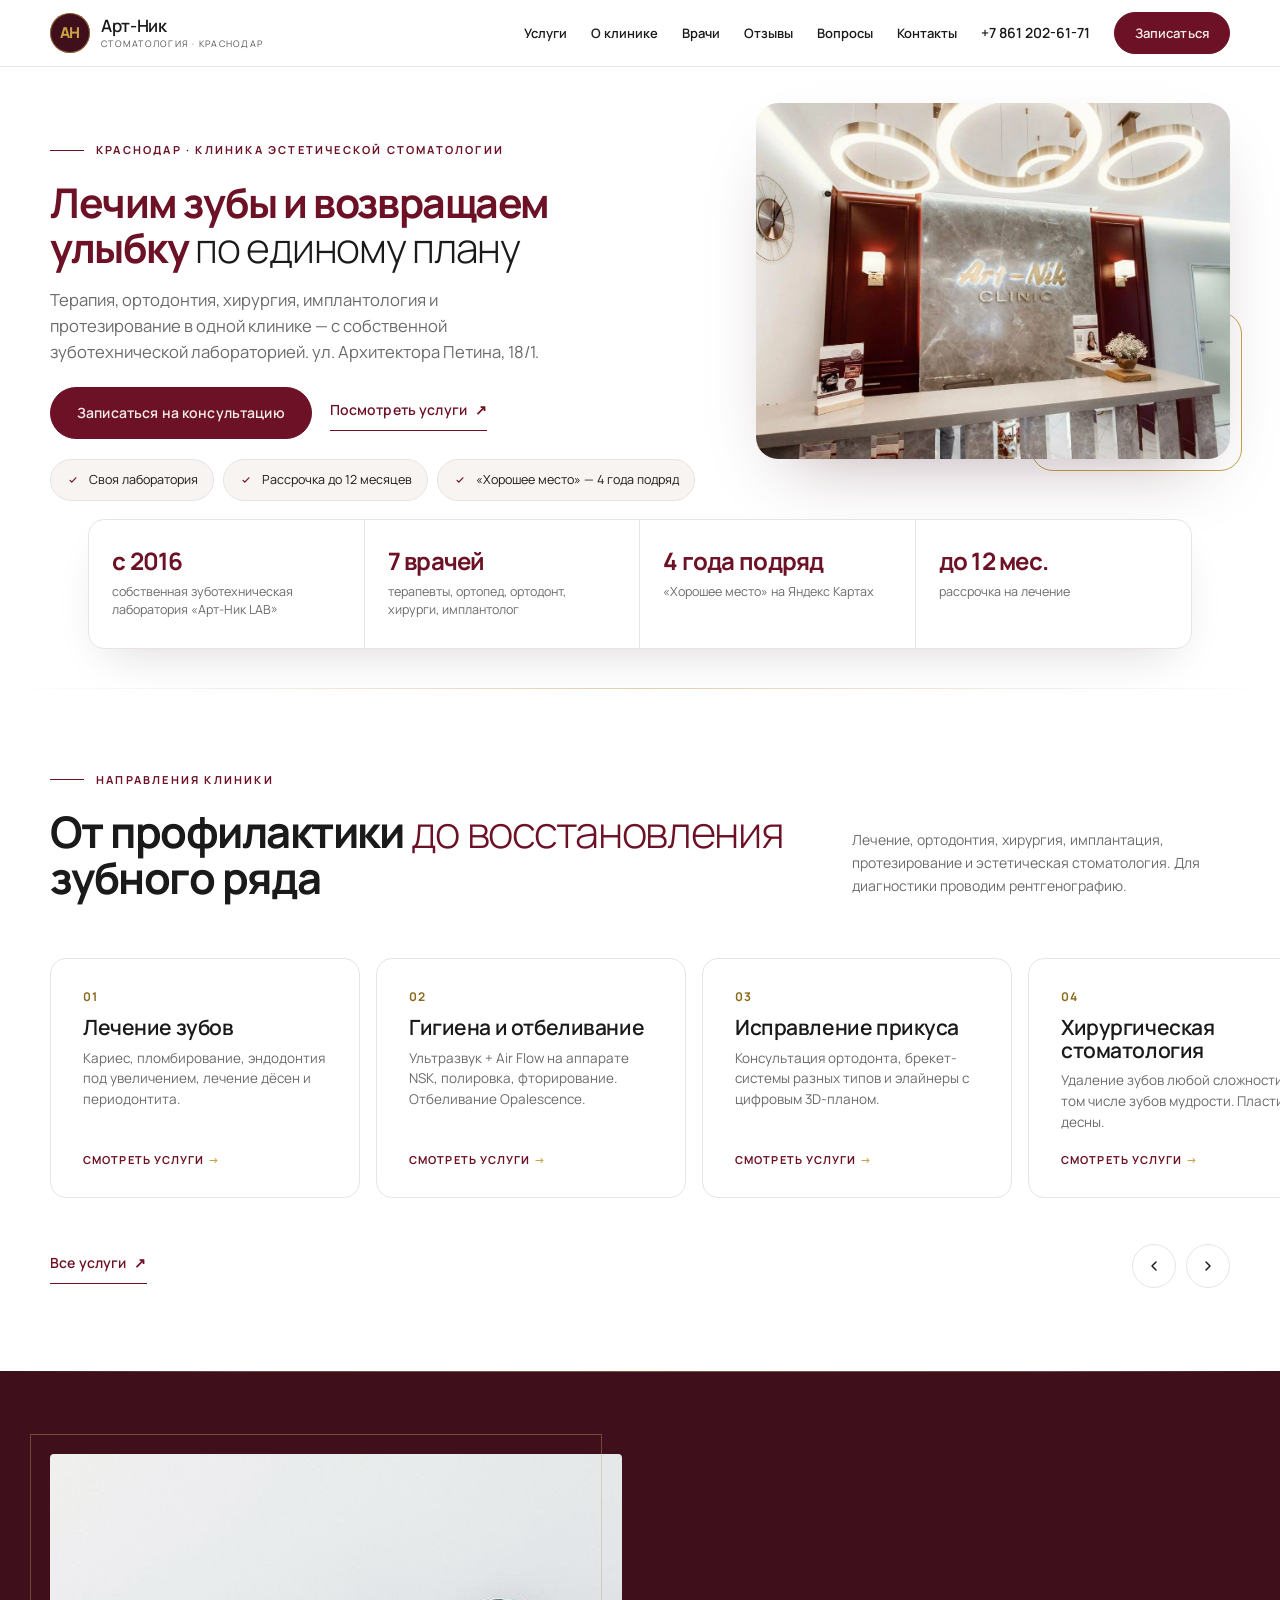
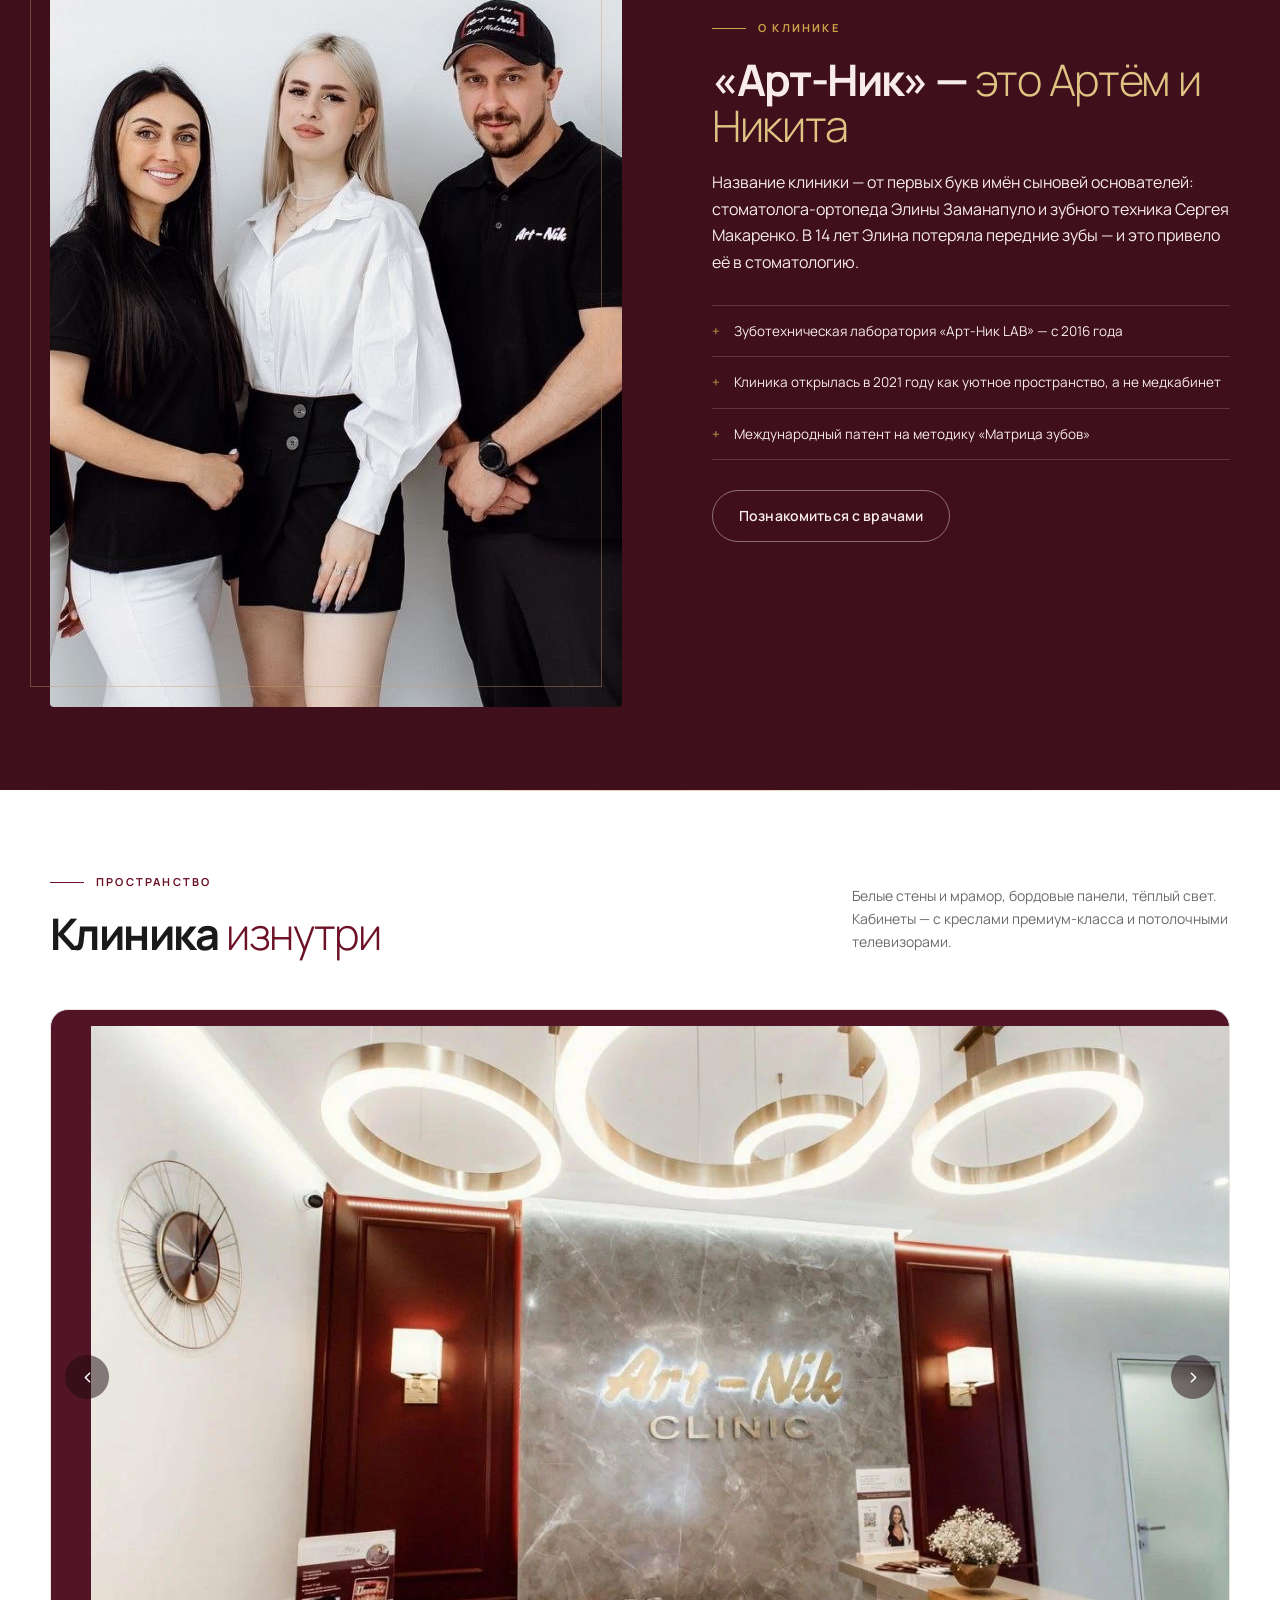
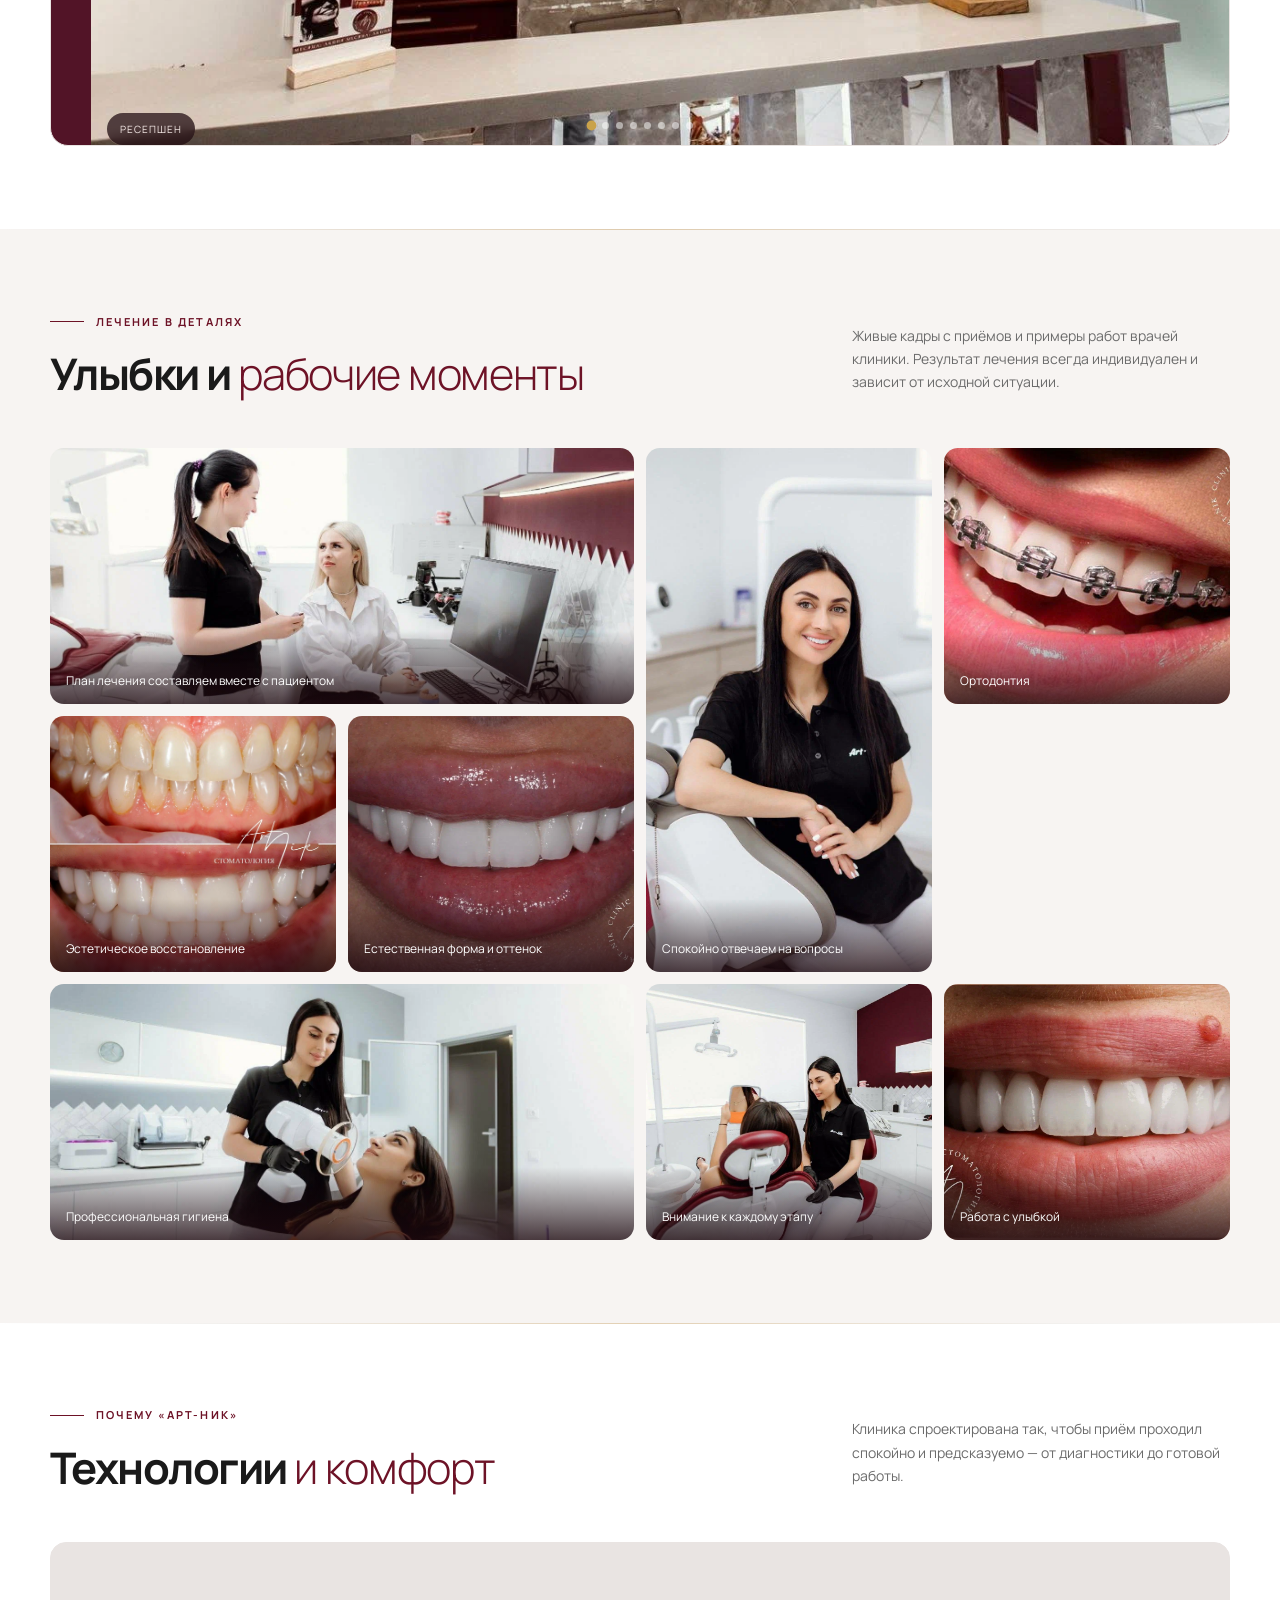
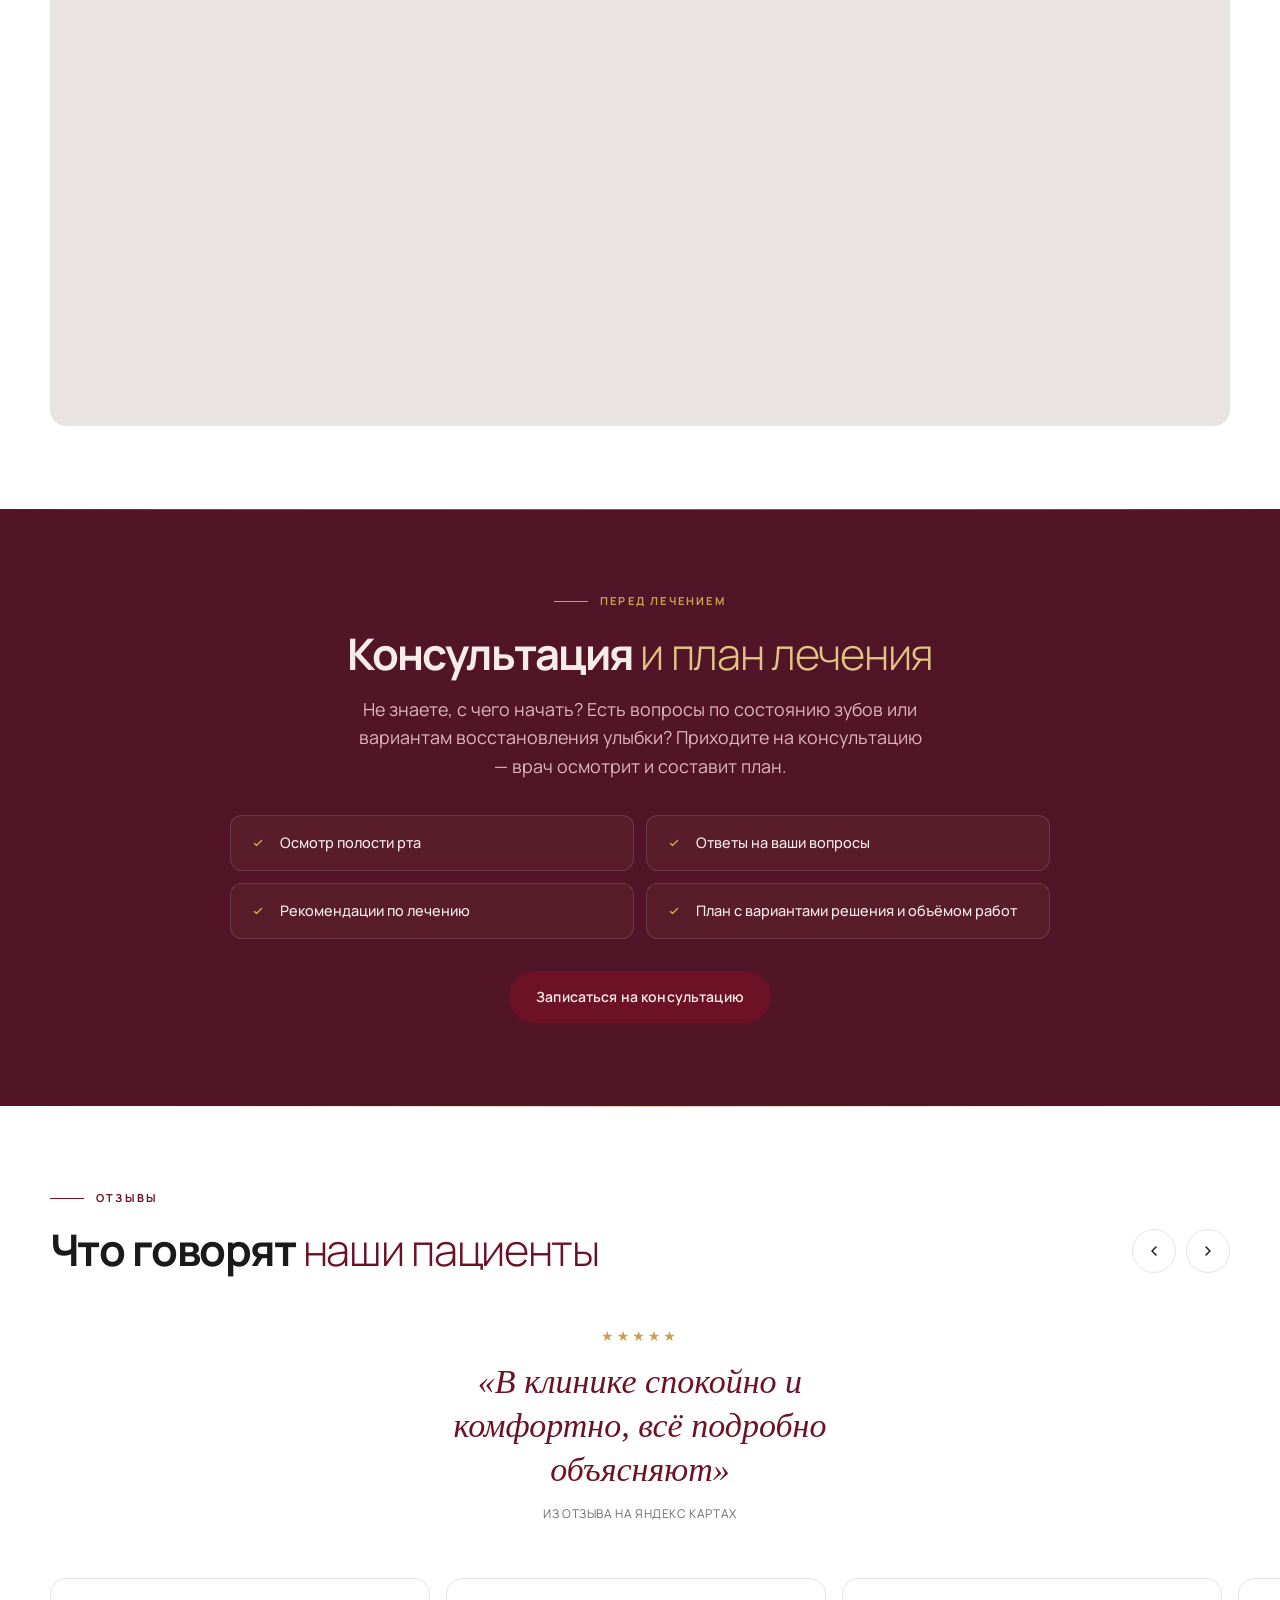
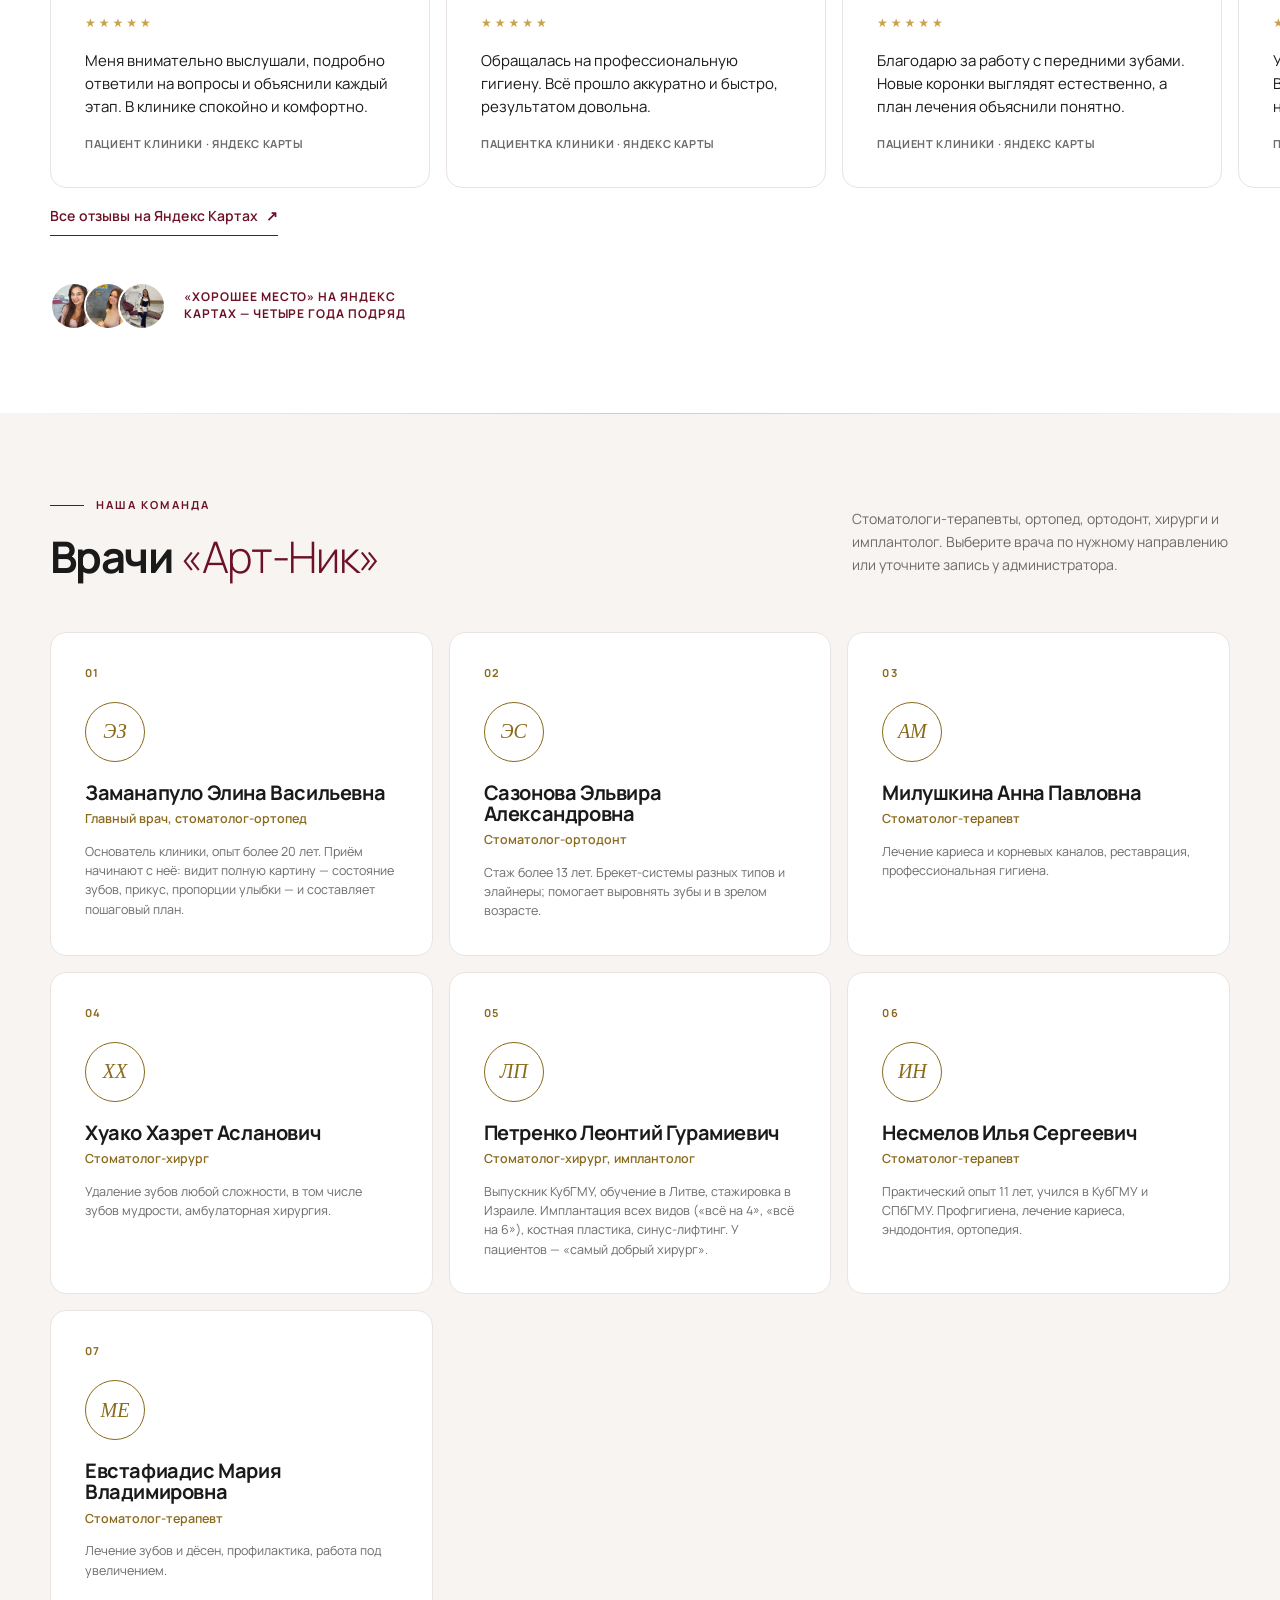
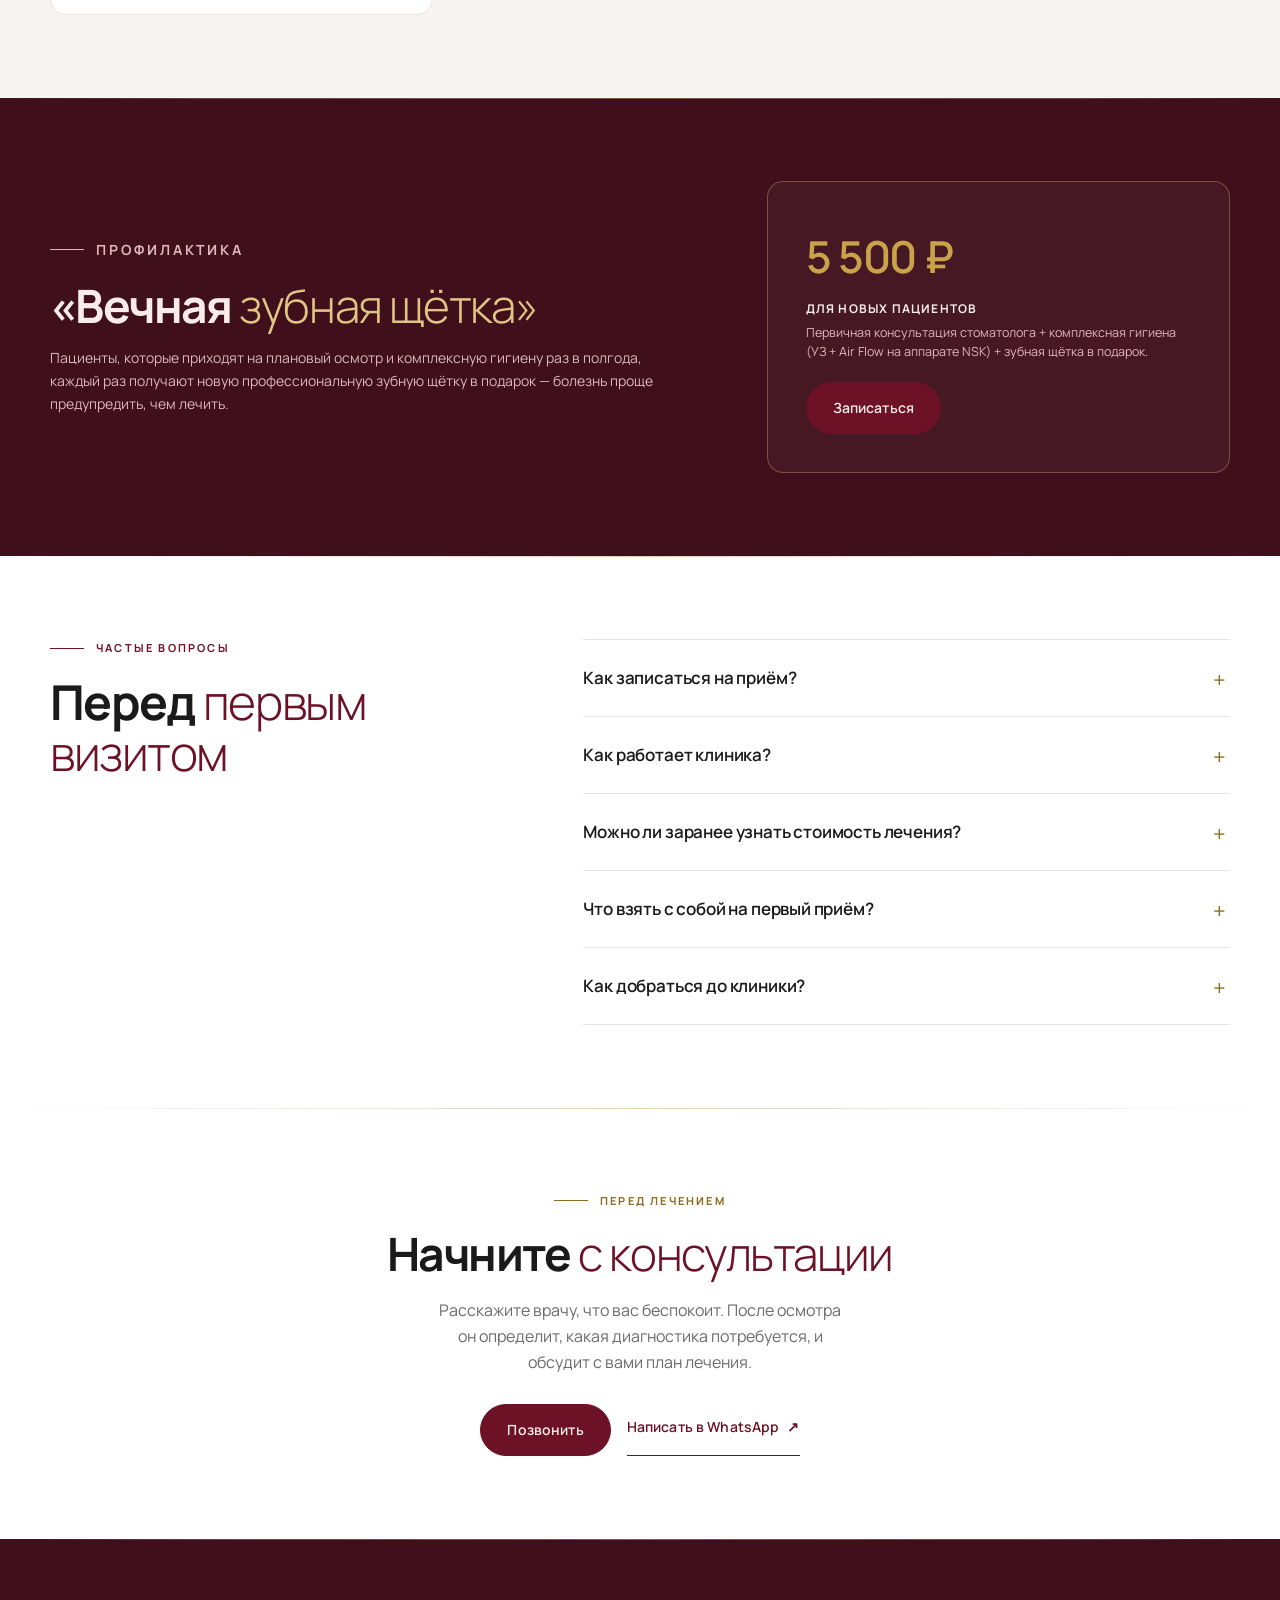
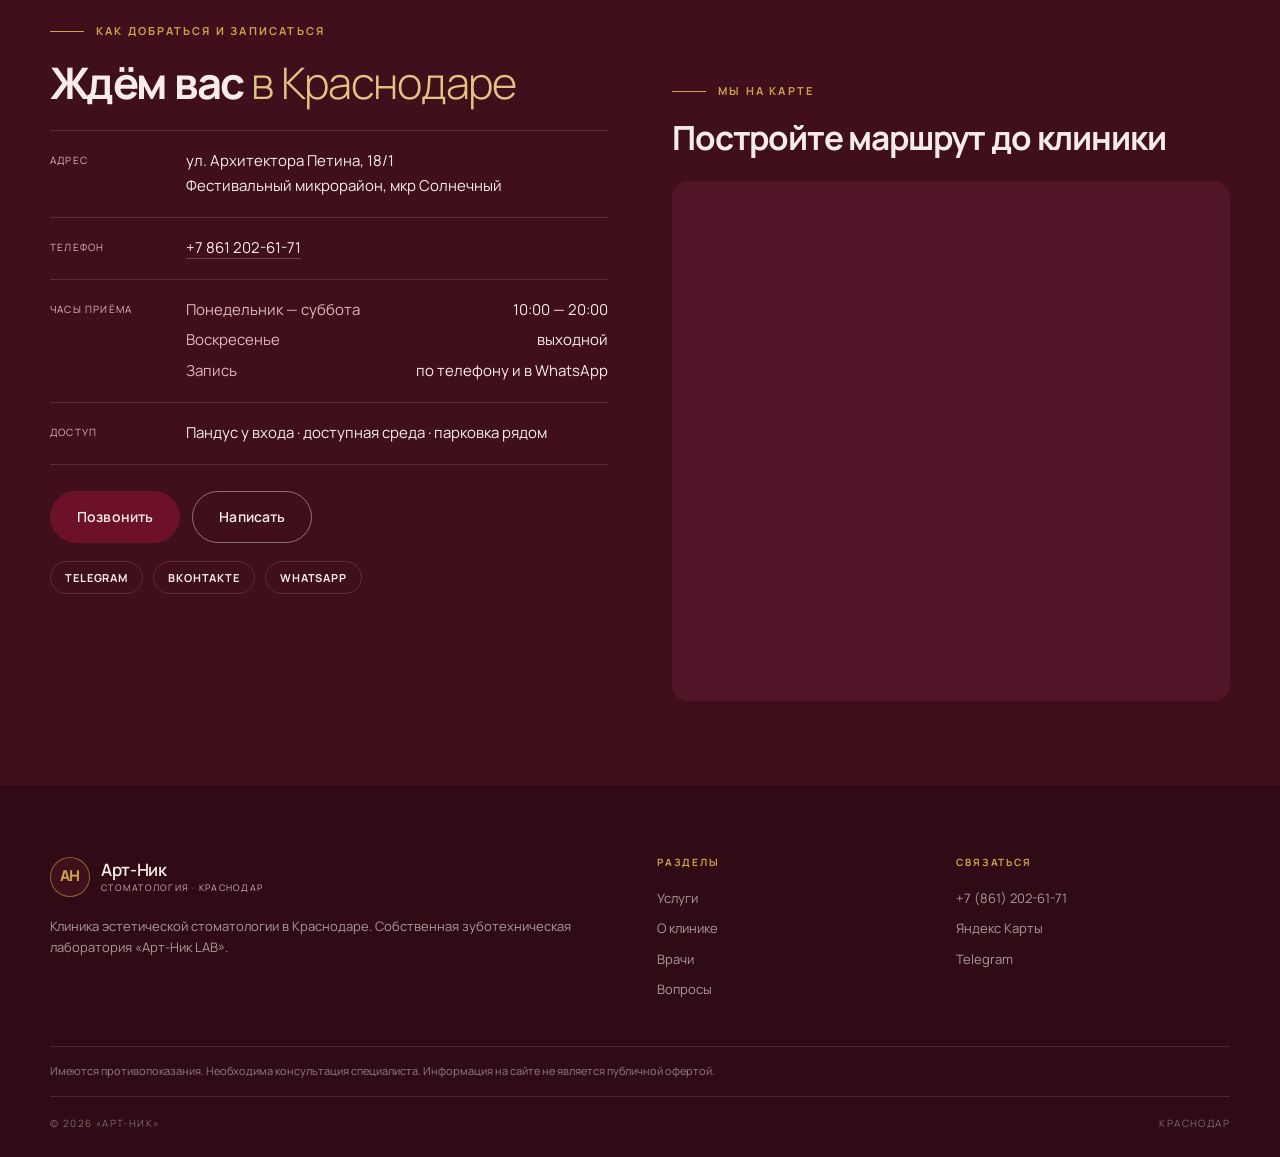
==== index.html @ b9358b8c "Наполнен сайт фотографиями клиники" ====
<!doctype html>
<html lang="ru">
<head>
  <meta charset="utf-8">
  <meta name="viewport" content="width=device-width, initial-scale=1">
  <meta name="theme-color" content="#3f0f1b">
  <title>Арт-Ник — клиника эстетической стоматологии в Краснодаре</title>
  <meta name="description" content="Арт-Ник — клиника эстетической стоматологии в Краснодаре: лечение зубов, ортодонтия, хирургия, имплантология, протезирование и профессиональная гигиена. Собственная зуботехническая лаборатория. ул. Архитектора Петина, 18/1.">
  <meta name="robots" content="index, follow">
  <link rel="canonical" href="https://artnic.asama.site/">

  <meta property="og:url" content="https://artnic.asama.site/">
  <meta property="og:site_name" content="Арт-Ник">
  <meta property="og:locale" content="ru_RU">
  <meta property="og:type" content="website">
  <meta property="og:title" content="Арт-Ник — клиника эстетической стоматологии в Краснодаре">
  <meta property="og:description" content="Лечение зубов, ортодонтия, хирургия, имплантология и протезирование. Собственная зуботехническая лаборатория. ул. Архитектора Петина, 18/1, Краснодар.">
  <meta property="og:image" content="https://artnic.asama.site/og-image.png">
  <meta property="og:image:width" content="1200">
  <meta property="og:image:height" content="630">
  <meta name="twitter:card" content="summary_large_image">
  <meta name="twitter:title" content="Арт-Ник — клиника эстетической стоматологии в Краснодаре">
  <meta name="twitter:description" content="Лечение зубов, ортодонтия, хирургия, имплантология и протезирование в Краснодаре.">
  <meta name="twitter:image" content="https://artnic.asama.site/og-image.png">

  <link rel="icon" href="assets/favicon.svg" type="image/svg+xml">
  <link rel="preload" href="assets/images/XXXL (21).webp" as="image">
  <link rel="stylesheet" href="styles.css">
  <script src="script.js" defer></script>
</head>
<body data-page="home">
  <a class="skip" href="#main">Перейти к содержанию</a>

  <header class="hdr">
    <div class="hdr__inner">
      <a class="brand" href="index.html" aria-label="Арт-Ник — на главную">
        <span class="brand__mark" aria-hidden="true">АН</span>
        <span class="brand__text"><b>Арт-Ник</b><small>стоматология · Краснодар</small></span>
      </a>
      <button class="nav-toggle" type="button" aria-expanded="false" aria-controls="nav"><span></span><span></span><span></span><span class="vh">Меню</span></button>
      <nav class="nav" id="nav" aria-label="Основная навигация">
        <a href="services.html">Услуги</a>
        <a href="#about">О клинике</a>
        <a href="#doctors">Врачи</a>
        <a href="#reviews">Отзывы</a>
        <a href="#faq">Вопросы</a>
        <a href="#contacts">Контакты</a>
      </nav>
      <a class="hdr__call" href="tel:+78612026171">+7 861 202-61-71</a>
      <a class="btn hdr__cta" href="#contacts">Записаться</a>
    </div>
  </header>

  <main id="main">
    <section class="hero">
      <div class="hero__inner">
        <div class="hero__copy">
          <p class="eyebrow">Краснодар · клиника эстетической стоматологии</p>
          <h1>Лечим зубы и возвращаем улыбку <em>по единому плану</em></h1>
          <p class="hero__lead">Терапия, ортодонтия, хирургия, имплантология и протезирование в одной клинике — с собственной зуботехнической лабораторией. ул. Архитектора Петина, 18/1.</p>
          <div class="hero__actions">
            <a class="btn" href="#contacts">Записаться на консультацию</a>
            <a class="link" href="services.html">Посмотреть услуги <span>↗</span></a>
          </div>
          <ul class="hero__badges">
            <li>Своя лаборатория</li>
            <li>Рассрочка до 12 месяцев</li>
            <li>«Хорошее место» — 4 года подряд</li>
          </ul>
        </div>
        <figure class="hero__media">
          <img src="assets/images/XXXL (21).webp" alt="Стойка ресепшен клиники «Арт-Ник»" width="1280" height="853">
        </figure>
      </div>
    </section>

    <section class="facts surf surf--paper" aria-label="Коротко о клинике">
      <div class="facts__grid">
        <div class="fact"><b>с 2016</b><span>собственная зуботехническая лаборатория «Арт-Ник&nbsp;LAB»</span></div>
        <div class="fact"><b>7 врачей</b><span>терапевты, ортопед, ортодонт, хирурги, имплантолог</span></div>
        <div class="fact"><b>4 года подряд</b><span>«Хорошее место» на Яндекс&nbsp;Картах</span></div>
        <div class="fact"><b>до 12 мес.</b><span>рассрочка на лечение</span></div>
      </div>
    </section>

    <section class="dirs section surf surf--paper" id="directions">
      <div class="shell">
        <div class="head">
          <div>
            <p class="eyebrow">Направления клиники</p>
            <h2 class="h2">От профилактики <em>до восстановления</em> зубного ряда</h2>
          </div>
          <p class="head__lead">Лечение, ортодонтия, хирургия, имплантация, протезирование и эстетическая стоматология. Для диагностики проводим рентгенографию.</p>
        </div>
        <div class="proc" data-strip>
          <div class="proc__track js-track" tabindex="0" aria-label="Направления клиники">
            <a class="proc__card" href="services.html"><span class="proc__num">01</span><h3 class="proc__name">Лечение зубов</h3><p class="proc__text">Кариес, пломбирование, эндодонтия под увеличением, лечение дёсен и периодонтита.</p><span class="proc__more">Смотреть услуги</span></a>
            <a class="proc__card" href="services.html"><span class="proc__num">02</span><h3 class="proc__name">Гигиена и отбеливание</h3><p class="proc__text">Ультразвук + Air Flow на аппарате NSK, полировка, фторирование. Отбеливание Opalescence.</p><span class="proc__more">Смотреть услуги</span></a>
            <a class="proc__card" href="services.html"><span class="proc__num">03</span><h3 class="proc__name">Исправление прикуса</h3><p class="proc__text">Консультация ортодонта, брекет-системы разных типов и элайнеры с цифровым 3D-планом.</p><span class="proc__more">Смотреть услуги</span></a>
            <a class="proc__card" href="services.html"><span class="proc__num">04</span><h3 class="proc__name">Хирургическая стоматология</h3><p class="proc__text">Удаление зубов любой сложности, в том числе зубов мудрости. Пластика десны.</p><span class="proc__more">Смотреть услуги</span></a>
            <a class="proc__card" href="services.html"><span class="proc__num">05</span><h3 class="proc__name">Имплантация</h3><p class="proc__text">Имплантация всех видов — «всё на 4», «всё на 6». Костная пластика и синус-лифтинг.</p><span class="proc__more">Смотреть услуги</span></a>
            <a class="proc__card" href="services.html"><span class="proc__num">06</span><h3 class="proc__name">Протезирование</h3><p class="proc__text">Циркониевые и металлокерамические коронки, виниры, восстановление разрушенных зубов.</p><span class="proc__more">Смотреть услуги</span></a>
            <a class="proc__card" href="services.html"><span class="proc__num">07</span><h3 class="proc__name">Эстетическая стоматология</h3><p class="proc__text">Виниры и художественная реставрация, подбор формы и цвета зуба с прозрачным краем.</p><span class="proc__more">Смотреть услуги</span></a>
            <a class="proc__card" href="services.html"><span class="proc__num">08</span><h3 class="proc__name">Диагностика</h3><p class="proc__text">Осмотр с фотопротоколом, рентгенография и 3D-снимки, первичная консультация с планом.</p><span class="proc__more">Смотреть услуги</span></a>
          </div>
          <div class="proc__foot">
            <a class="link" href="services.html">Все услуги <span>↗</span></a>
            <span class="rev-nav">
              <button type="button" data-prev aria-label="Предыдущие"><svg viewBox="0 0 24 24" fill="none" stroke="currentColor" stroke-width="2.2" stroke-linecap="round" stroke-linejoin="round"><path d="M15 6l-6 6 6 6"/></svg></button>
              <button type="button" data-next aria-label="Следующие"><svg viewBox="0 0 24 24" fill="none" stroke="currentColor" stroke-width="2.2" stroke-linecap="round" stroke-linejoin="round"><path d="M9 6l6 6-6 6"/></svg></button>
            </span>
          </div>
        </div>
      </div>
    </section>

    <section class="about section surf surf--noir" id="about">
      <div class="shell about__grid">
        <figure class="about__media reveal" data-lightbox="assets/images/team.jpg">
          <img src="assets/images/team.jpg" alt="Команда клиники Арт-Ник в фирменной одежде" width="1280" height="853" loading="lazy">
        </figure>
        <div class="about__copy reveal">
          <p class="eyebrow">О клинике</p>
          <h2 class="h2">«Арт-Ник» — <em>это Артём и Никита</em></h2>
          <p>Название клиники — от первых букв имён сыновей основателей: стоматолога-ортопеда Элины Заманапуло и зубного техника Сергея Макаренко. В 14 лет Элина потеряла передние зубы — и это привело её в стоматологию.</p>
          <ul class="about__facts">
            <li>Зуботехническая лаборатория «Арт-Ник LAB» — с 2016 года</li>
            <li>Клиника открылась в 2021 году как уютное пространство, а не медкабинет</li>
            <li>Международный патент на методику «Матрица зубов»</li>
          </ul>
          <a class="btn btn--line" href="#doctors">Познакомиться с врачами</a>
        </div>
      </div>
    </section>

    <section class="section surf surf--paper" id="clinic">
      <div class="shell">
        <div class="head">
          <div><p class="eyebrow">Пространство</p><h2 class="h2">Клиника <em>изнутри</em></h2></div>
          <p class="head__lead">Белые стены и мрамор, бордовые панели, тёплый свет. Кабинеты — с креслами премиум-класса и потолочными телевизорами.</p>
        </div>
        <div class="wslider reveal" data-slider>
          <div class="wslider-track">
            <figure class="wslide"><img src="assets/images/XXXL (21).webp" alt="Ресепшен клиники Арт-Ник с фирменной стеной" loading="lazy"><figcaption>Ресепшен</figcaption></figure>
            <figure class="wslide"><img src="assets/images/XXXL (3).webp" alt="Зона ожидания клиники Арт-Ник" loading="lazy"><figcaption>Зона ожидания</figcaption></figure>
            <figure class="wslide"><img src="assets/images/XXXL (7).webp" alt="Холл клиники Арт-Ник" loading="lazy"><figcaption>Холл</figcaption></figure>
            <figure class="wslide"><img src="assets/images/XXXL (4).webp" alt="Лечебный кабинет с бордовым креслом и потолочным телевизором" loading="lazy"><figcaption>Лечебный кабинет</figcaption></figure>
            <figure class="wslide"><img src="assets/images/XXXL (5).webp" alt="Светлый лечебный кабинет клиники Арт-Ник" loading="lazy"><figcaption>Кабинет</figcaption></figure>
            <figure class="wslide"><img src="assets/images/XXXL (6).webp" alt="Рабочая зона стоматологического кабинета" loading="lazy"><figcaption>Оснащение кабинета</figcaption></figure>
            <figure class="wslide"><img src="assets/images/XXXL (10).webp" alt="Уютная зона ожидания с телевизором" loading="lazy"><figcaption>Комфортное ожидание</figcaption></figure>
            <figure class="wslide"><img src="assets/images/XXXL (9).webp" alt="Наклейка награды Хорошее место 2026 на входе в клинику" loading="lazy"><figcaption>«Хорошее место» — 4 года подряд</figcaption></figure>
          </div>
          <button class="wslider-arrow prev" type="button" aria-label="Предыдущее фото"><svg viewBox="0 0 24 24" fill="none" stroke="currentColor" stroke-width="2.2" stroke-linecap="round" stroke-linejoin="round"><path d="M15 6l-6 6 6 6"/></svg></button>
          <button class="wslider-arrow next" type="button" aria-label="Следующее фото"><svg viewBox="0 0 24 24" fill="none" stroke="currentColor" stroke-width="2.2" stroke-linecap="round" stroke-linejoin="round"><path d="M9 6l6 6-6 6"/></svg></button>
          <div class="wslider-dots"></div>
        </div>
      </div>
    </section>

    <section class="cases section surf surf--white" id="cases">
      <div class="shell">
        <div class="head">
          <div><p class="eyebrow">Лечение в деталях</p><h2 class="h2">Улыбки и <em>рабочие моменты</em></h2></div>
          <p class="head__lead">Живые кадры с приёмов и примеры работ врачей клиники. Результат лечения всегда индивидуален и зависит от исходной ситуации.</p>
        </div>
        <div class="cases__grid">
          <figure class="case case--wide reveal" data-lightbox="assets/images/XXXL (16).webp"><img src="assets/images/XXXL (16).webp" alt="Врач обсуждает план лечения с пациенткой" loading="lazy"><figcaption>План лечения составляем вместе с пациентом</figcaption></figure>
          <figure class="case case--portrait reveal" data-lightbox="assets/images/XXXL (11).webp"><img src="assets/images/XXXL (11).webp" alt="Стоматолог клиники Арт-Ник в кабинете" loading="lazy"><figcaption>Спокойно отвечаем на вопросы</figcaption></figure>
          <figure class="case reveal" data-lightbox="assets/images/XXXL (12).webp"><img src="assets/images/XXXL (12).webp" alt="Результат ортодонтического лечения на брекет-системе" loading="lazy"><figcaption>Ортодонтия</figcaption></figure>
          <figure class="case reveal" data-lightbox="assets/images/XXXL (17).webp"><img src="assets/images/XXXL (17).webp" alt="Улыбка до и после эстетического восстановления зубов" loading="lazy"><figcaption>Эстетическое восстановление</figcaption></figure>
          <figure class="case reveal" data-lightbox="assets/images/XXXL (20).webp"><img src="assets/images/XXXL (20).webp" alt="Результат эстетической стоматологии" loading="lazy"><figcaption>Естественная форма и оттенок</figcaption></figure>
          <figure class="case case--wide reveal" data-lightbox="assets/images/XXXL (25).webp"><img src="assets/images/XXXL (25).webp" alt="Профессиональная гигиена зубов в клинике" loading="lazy"><figcaption>Профессиональная гигиена</figcaption></figure>
          <figure class="case reveal" data-lightbox="assets/images/XXXL (27).webp"><img src="assets/images/XXXL (27).webp" alt="Стоматолог готовит кабинет к приёму" loading="lazy"><figcaption>Внимание к каждому этапу</figcaption></figure>
          <figure class="case reveal" data-lightbox="assets/images/XXXL (34).webp"><img src="assets/images/XXXL (34).webp" alt="Улыбка после эстетического восстановления" loading="lazy"><figcaption>Работа с улыбкой</figcaption></figure>
        </div>
      </div>
    </section>

    <section class="why section surf surf--paper" id="why">
      <div class="shell">
        <div class="head">
          <div><p class="eyebrow">Почему «Арт-Ник»</p><h2 class="h2">Технологии <em>и комфорт</em></h2></div>
          <p class="head__lead">Клиника спроектирована так, чтобы приём проходил спокойно и предсказуемо — от диагностики до готовой работы.</p>
        </div>
        <div class="why__grid">
          <article class="why__card reveal"><span>01</span><h3>Своя зуботехническая лаборатория</h3><p>Коронки и виниры делаем без посредников. Техники работают под микроскопом, керамику наносят в несколько слоёв.</p></article>
          <article class="why__card reveal"><span>02</span><h3>Врачи работают в оптике</h3><p>Бинокулярные лупы и увеличение: врач точно видит границы кариеса, микротрещины и каналы.</p></article>
          <article class="why__card reveal"><span>03</span><h3>Оборудование A-dec и NSK</h3><p>Стоматологические установки A-dec (США) и японские аппараты Air Flow NSK для профессиональной гигиены.</p></article>
          <article class="why__card reveal"><span>04</span><h3>Цифровые слепки</h3><p>Внутриротовой сканер вместо слепочной массы — комфортно, если есть выраженный рвотный рефлекс.</p></article>
          <article class="why__card reveal"><span>05</span><h3>Временная коронка сразу</h3><p>Красивую и функциональную временную коронку изготавливаем прямо на приёме — без зубов вы не ходите.</p></article>
          <article class="why__card reveal"><span>06</span><h3>Комфорт на приёме</h3><p>Кресло премиум-класса, персональный телевизор с беспроводными наушниками, лечение под коффердамом.</p></article>
        </div>
      </div>
    </section>

    <section class="consult section surf surf--cocoa" id="consult">
      <div class="shell consult__inner">
        <p class="eyebrow">Перед лечением</p>
        <h2 class="h2">Консультация <em>и план лечения</em></h2>
        <p class="consult__text lead">Не знаете, с чего начать? Есть вопросы по состоянию зубов или вариантам восстановления улыбки? Приходите на консультацию — врач осмотрит и составит план.</p>
        <ul class="consult__list">
          <li>Осмотр полости рта</li>
          <li>Ответы на ваши вопросы</li>
          <li>Рекомендации по лечению</li>
          <li>План с вариантами решения и объёмом работ</li>
        </ul>
        <a class="btn" href="tel:+78612026171">Записаться на консультацию</a>
      </div>
    </section>

    <section class="reviews section surf surf--paper" id="reviews" data-strip>
      <div class="shell">
        <div class="head">
          <div><p class="eyebrow">Отзывы</p><h2 class="h2">Что говорят <em>наши пациенты</em></h2></div>
          <span class="rev-nav">
            <button type="button" data-prev aria-label="Предыдущие отзывы"><svg viewBox="0 0 24 24" fill="none" stroke="currentColor" stroke-width="2.2" stroke-linecap="round" stroke-linejoin="round"><path d="M15 6l-6 6 6 6"/></svg></button>
            <button type="button" data-next aria-label="Следующие отзывы"><svg viewBox="0 0 24 24" fill="none" stroke="currentColor" stroke-width="2.2" stroke-linecap="round" stroke-linejoin="round"><path d="M9 6l6 6-6 6"/></svg></button>
          </span>
        </div>
        <div class="rev-band reveal">
          <span class="rev-band__stars" aria-label="Оценка 5 из 5">★★★★★</span>
          <p class="rev-band__q">«В клинике спокойно и комфортно, всё подробно объясняют»</p>
          <span class="rev-band__cite">Из отзыва на Яндекс Картах</span>
        </div>
        <div>
          <div class="rev-track js-track" tabindex="0" aria-label="Отзывы пациентов">
            <article class="rev-card"><span class="rev-card__stars">★★★★★</span><blockquote>Меня внимательно выслушали, подробно ответили на вопросы и объяснили каждый этап. В клинике спокойно и комфортно.</blockquote><p class="rev-card__who">Пациент клиники · Яндекс&nbsp;Карты</p></article>
            <article class="rev-card"><span class="rev-card__stars">★★★★★</span><blockquote>Обращалась на профессиональную гигиену. Всё прошло аккуратно и быстро, результатом довольна.</blockquote><p class="rev-card__who">Пациентка клиники · Яндекс&nbsp;Карты</p></article>
            <article class="rev-card"><span class="rev-card__stars">★★★★★</span><blockquote>Благодарю за работу с передними зубами. Новые коронки выглядят естественно, а план лечения объяснили понятно.</blockquote><p class="rev-card__who">Пациент клиники · Яндекс&nbsp;Карты</p></article>
            <article class="rev-card"><span class="rev-card__stars">★★★★★</span><blockquote>Удалил зуб быстро и совсем не больно. Врач всё объясняет на понятном языке и не навязывает ненужного.</blockquote><p class="rev-card__who">Пациент клиники · Яндекс&nbsp;Карты</p></article>
            <article class="rev-card"><span class="rev-card__stars">★★★★★</span><blockquote>Впечатлила тщательность обследования и внимательное отношение. Так подробно мои зубы ещё не смотрел ни один врач.</blockquote><p class="rev-card__who">Пациентка клиники · Яндекс&nbsp;Карты</p></article>
          </div>
        </div>
        <a class="link" href="https://yandex.ru/maps/org/art_nik/171912213700/reviews/" target="_blank" rel="noopener">Все отзывы на Яндекс Картах <span>↗</span></a>
        <div class="guests reveal">
          <span class="guests__pics">
            <img src="assets/images/guest-1.jpg" alt="Гостья клиники «Арт-Ник»" width="120" height="120" loading="lazy">
            <img src="assets/images/guest-2.jpg" alt="Гостья клиники «Арт-Ник»" width="120" height="120" loading="lazy">
            <img src="assets/images/guest-3.jpg" alt="Гостья клиники «Арт-Ник»" width="120" height="120" loading="lazy">
          </span>
          <span>«Хорошее место» на Яндекс Картах — четыре года подряд</span>
        </div>
      </div>
    </section>

    <section class="team section surf surf--white" id="doctors">
      <div class="shell">
        <div class="head">
          <div><p class="eyebrow">Наша команда</p><h2 class="h2">Врачи <em>«Арт-Ник»</em></h2></div>
          <p class="head__lead">Стоматологи-терапевты, ортопед, ортодонт, хирурги и имплантолог. Выберите врача по нужному направлению или уточните запись у администратора.</p>
        </div>
        <div class="team__grid">
          <article class="doc reveal"><span>01</span><div class="doc__mono" aria-hidden="true">ЭЗ</div><h3>Заманапуло Элина Васильевна</h3><p class="doc__role">Главный врач, стоматолог-ортопед</p><p class="doc__bio">Основатель клиники, опыт более 20 лет. Приём начинают с неё: видит полную картину — состояние зубов, прикус, пропорции улыбки — и составляет пошаговый план.</p></article>
          <article class="doc reveal"><span>02</span><div class="doc__mono" aria-hidden="true">ЭС</div><h3>Сазонова Эльвира Александровна</h3><p class="doc__role">Стоматолог-ортодонт</p><p class="doc__bio">Стаж более 13 лет. Брекет-системы разных типов и элайнеры; помогает выровнять зубы и в зрелом возрасте.</p></article>
          <article class="doc reveal"><span>03</span><div class="doc__mono" aria-hidden="true">АМ</div><h3>Милушкина Анна Павловна</h3><p class="doc__role">Стоматолог-терапевт</p><p class="doc__bio">Лечение кариеса и корневых каналов, реставрация, профессиональная гигиена.</p></article>
          <article class="doc reveal"><span>04</span><div class="doc__mono" aria-hidden="true">ХХ</div><h3>Хуако Хазрет Асланович</h3><p class="doc__role">Стоматолог-хирург</p><p class="doc__bio">Удаление зубов любой сложности, в том числе зубов мудрости, амбулаторная хирургия.</p></article>
          <article class="doc reveal"><span>05</span><div class="doc__mono" aria-hidden="true">ЛП</div><h3>Петренко Леонтий Гурамиевич</h3><p class="doc__role">Стоматолог-хирург, имплантолог</p><p class="doc__bio">Выпускник КубГМУ, обучение в Литве, стажировка в Израиле. Имплантация всех видов («всё на 4», «всё на 6»), костная пластика, синус-лифтинг. У пациентов — «самый добрый хирург».</p></article>
          <article class="doc reveal"><span>06</span><div class="doc__mono" aria-hidden="true">ИН</div><h3>Несмелов Илья Сергеевич</h3><p class="doc__role">Стоматолог-терапевт</p><p class="doc__bio">Практический опыт 11 лет, учился в КубГМУ и СПбГМУ. Профгигиена, лечение кариеса, эндодонтия, ортопедия.</p></article>
          <article class="doc reveal"><span>07</span><div class="doc__mono" aria-hidden="true">МЕ</div><h3>Евстафиадис Мария Владимировна</h3><p class="doc__role">Стоматолог-терапевт</p><p class="doc__bio">Лечение зубов и дёсен, профилактика, работа под увеличением.</p></article>
        </div>
      </div>
    </section>

    <section class="promo section surf surf--noir" id="promo">
      <div class="shell promo__grid">
        <div class="reveal">
          <p class="eyebrow">Профилактика</p>
          <h2 class="h2">«Вечная <em>зубная щётка»</em></h2>
          <p>Пациенты, которые приходят на плановый осмотр и комплексную гигиену раз в полгода, каждый раз получают новую профессиональную зубную щётку в подарок — болезнь проще предупредить, чем лечить.</p>
        </div>
        <div class="promo__offer reveal">
          <span class="promo__val">5 500&nbsp;₽</span>
          <span class="promo__name">Для новых пациентов</span>
          <p>Первичная консультация стоматолога + комплексная гигиена (УЗ + Air&nbsp;Flow на аппарате NSK) + зубная щётка в подарок.</p>
          <a class="btn" href="tel:+78612026171">Записаться</a>
        </div>
      </div>
    </section>

    <section class="faq section surf surf--paper" id="faq">
      <div class="shell faq__grid">
        <div class="faq__aside">
          <p class="eyebrow">Частые вопросы</p>
          <h2 class="h2">Перед <em>первым визитом</em></h2>
        </div>
        <div class="faq__list">
          <details class="faq__item"><summary class="faq__q">Как записаться на приём?</summary><p class="faq__a">Позвоните по телефону +7 861 202-61-71 или напишите в WhatsApp — администратор поможет выбрать специалиста и удобное время.</p></details>
          <details class="faq__item"><summary class="faq__q">Как работает клиника?</summary><p class="faq__a">Понедельник — суббота с 10:00 до 20:00, воскресенье — выходной. Адрес: Краснодар, ул. Архитектора Петина, 18/1.</p></details>
          <details class="faq__item"><summary class="faq__q">Можно ли заранее узнать стоимость лечения?</summary><p class="faq__a">Итоговая стоимость зависит от клинической ситуации — точный план и объём лечения врач составит после осмотра и необходимой диагностики.</p></details>
          <details class="faq__item"><summary class="faq__q">Что взять с собой на первый приём?</summary><p class="faq__a">Если у вас есть недавние снимки, заключения или сведения о предыдущем лечении, возьмите их с собой. Врач определит, нужны ли дополнительные исследования.</p></details>
          <details class="faq__item"><summary class="faq__q">Как добраться до клиники?</summary><p class="faq__a">Клиника в Фестивальном микрорайоне Краснодара, в микрорайоне Солнечный, по адресу ул. Архитектора Петина, 18/1. У входа есть пандус, парковочное место доступно для посетителей на инвалидной коляске.</p></details>
        </div>
      </div>
    </section>

    <section class="cta section surf surf--paper">
      <div class="cta__inner">
        <p class="eyebrow eyebrow--gold">Перед лечением</p>
        <h2 class="h2">Начните <em>с консультации</em></h2>
        <p class="cta__text">Расскажите врачу, что вас беспокоит. После осмотра он определит, какая диагностика потребуется, и обсудит с вами план лечения.</p>
        <div class="cta__actions">
          <a class="btn btn--wine" href="tel:+78612026171">Позвонить</a>
          <a class="link" href="https://wa.me/79284745222" target="_blank" rel="noopener">Написать в WhatsApp <span>↗</span></a>
        </div>
      </div>
    </section>

    <section class="contacts section surf surf--noir" id="contacts">
      <div class="shell">
        <div class="contacts__grid">
          <div class="reveal">
            <p class="eyebrow">Как добраться и записаться</p>
            <h2 class="h2">Ждём вас <em>в Краснодаре</em></h2>
            <dl class="cn">
              <div class="cn__row"><dt>Адрес</dt><dd>ул. Архитектора Петина, 18/1<br>Фестивальный микрорайон, мкр Солнечный</dd></div>
              <div class="cn__row"><dt>Телефон</dt><dd><a href="tel:+78612026171">+7 861 202-61-71</a></dd></div>
              <div class="cn__row"><dt>Часы приёма</dt><dd class="hours"><div><span>Понедельник — суббота</span> 10:00 — 20:00</div><div><span>Воскресенье</span> выходной</div><div><span>Запись</span> по телефону и в WhatsApp</div></dd></div>
              <div class="cn__row"><dt>Доступ</dt><dd>Пандус у входа · доступная среда · парковка рядом</dd></div>
            </dl>
            <div class="contacts__actions">
              <a class="btn" href="tel:+78612026171">Позвонить</a>
              <a class="btn btn--line" href="https://wa.me/79284745222" target="_blank" rel="noopener">Написать</a>
            </div>
            <div class="soc" aria-label="Мессенджеры и соцсети">
              <a href="https://t.me/artnikclinic" target="_blank" rel="noopener">Telegram</a>
              <a href="https://vk.ru/artnik_krasnodar" target="_blank" rel="noopener">ВКонтакте</a>
              <a href="https://wa.me/79284745222" target="_blank" rel="noopener">WhatsApp</a>
            </div>
          </div>
          <div class="map reveal">
            <div class="map__head"><p class="eyebrow">Мы на карте</p><h2 class="h2" style="font-size:clamp(24px,2.6vw,34px)">Постройте маршрут до клиники</h2></div>
            <iframe src="https://yandex.ru/map-widget/v1/?ll=38.953062%2C45.068538&z=16&mode=search&oid=171912213700&ol=biz" title="Клиника «Арт-Ник» на Яндекс Картах" loading="lazy" allowfullscreen></iframe>
          </div>
        </div>
      </div>
    </section>
  </main>

  <footer class="foot">
    <div class="shell">
      <div class="foot__grid">
        <div>
          <a class="brand foot__brand" href="index.html"><span class="brand__mark">АН</span><span class="brand__text"><b>Арт-Ник</b><small>стоматология · Краснодар</small></span></a>
          <p>Клиника эстетической стоматологии в Краснодаре. Собственная зуботехническая лаборатория «Арт-Ник LAB».</p>
        </div>
        <div><h2>Разделы</h2><a href="services.html">Услуги</a><a href="#about">О клинике</a><a href="#doctors">Врачи</a><a href="#faq">Вопросы</a></div>
        <div><h2>Связаться</h2><a href="tel:+78612026171">+7 (861) 202-61-71</a><a href="https://yandex.ru/maps/org/art_nik/171912213700/" target="_blank" rel="noopener">Яндекс Карты</a><a href="https://t.me/artnikclinic" target="_blank" rel="noopener">Telegram</a></div>
      </div>
      <p class="foot__note">Имеются противопоказания. Необходима консультация специалиста. Информация на сайте не является публичной офертой.</p>
      <div class="foot__bottom"><span>© <span data-year></span> «Арт-Ник»</span><span>Краснодар</span></div>
    </div>
  </footer>

  <div class="lightbox" aria-hidden="true">
    <button class="lightbox__close" type="button" aria-label="Закрыть">×</button>
    <img src="" alt="">
  </div>
</body>
</html>
---- styles.css ----
@import url('https://fonts.googleapis.com/css2?family=Manrope:wght@300;400;500;600;700;800&display=swap');

/* Арт-Ник — контраст: тёмно-красный + белый + золото */

:root {
  /* Поверхности */
  --noir:        #3f0f1b;   /* глубокий винный бордо (тёмная база) */
  --cocoa:       #521427;   /* бордо посветлее — вторая тёмная поверхность */
  --ember:       rgba(255,255,255,.13);   /* линии на тёмном */
  --marble:      #e9e4e2;   /* тонкие линии на белом */
  --paper:       #ffffff;   /* белый (светлая база) */
  --paper-pure:  #ffffff;
  --mist:        #f7f4f2;   /* тёплый серо-бежевый — услуги, врачи, FAQ */

  /* Акцент — винный кларет */
  --peach:       #6d1226;
  --peach-glow:  #872035;
  --accent-soft: #e6b9c0;   /* мягкий розовый — акценты на тёмном */

  /* Акцент — золото */
  --gold:        #c9a24a;
  --gold-glow:   #e0c483;
  --gold-ink:    #8a6a1c;   /* затемнённое золото — для текста на белом */

  /* Текст */
  --on-dark:     #f7ece9;
  --on-dark-dim: #dcb7bd;
  --on-light:    #1a1a1a;
  --ash:         #6b6b6b;

  --hdr-h: 66px;
  --shell: min(1180px, calc(100% - 48px));
  --pad:   clamp(20px, 5vw, 64px);
  --sp:    clamp(52px, 6.5vw, 92px);
  --ease:  cubic-bezier(.22, .61, .36, 1);
}

* { box-sizing: border-box; }
html { scroll-behavior: smooth; }
body {
  margin: 0; background: var(--paper); color: var(--on-light);
  font: 400 16px/1.65 Manrope, system-ui, Arial, sans-serif;
  -webkit-font-smoothing: antialiased; overflow-x: clip;
}
body.menu-open { overflow: hidden; }
img { display: block; max-width: 100%; }
a { color: inherit; text-decoration: none; }
button, input { font: inherit; }
:where(a, button, summary):focus-visible { outline: 2px solid var(--gold); outline-offset: 3px; border-radius: 3px; }

.shell { width: var(--shell); margin-inline: auto; }
.vh { position: absolute; width: 1px; height: 1px; padding: 0; margin: -1px; overflow: hidden; clip: rect(0 0 0 0); white-space: nowrap; border: 0; }
.skip { position: fixed; z-index: 200; left: 14px; top: -80px; padding: 10px 18px; background: var(--gold); color: var(--on-light); font-weight: 700; border-radius: 999px; transition: top .2s; }
.skip:focus { top: 14px; }

/* ---------- Типографика ---------- */
h1, h2, h3 { margin: 0; font-weight: 700; letter-spacing: -.035em; line-height: 1.06; }
h1 em, h2 em, .em { font-weight: 300; font-style: normal; letter-spacing: -.03em; color: var(--peach); }
.surf--noir h2 em, .surf--cocoa h2 em, .surf--noir h1 em, .hero h1 em { color: var(--gold-glow); }
p { margin: 0; }

.eyebrow {
  display: flex; align-items: center; gap: 12px; margin: 0 0 20px;
  font-size: 11px; font-weight: 700; letter-spacing: .2em; text-transform: uppercase;
  color: var(--peach);
}
.eyebrow::before { content: ""; width: 34px; height: 1px; background: currentColor; flex: none; }
.eyebrow--gold { color: var(--gold-ink); }
.surf--noir .eyebrow, .surf--cocoa .eyebrow { color: var(--gold); }

.h2 { font-size: clamp(30px, 3.4vw, 52px); }
.h3-loc { font-size: clamp(22px, 2vw, 32px); font-weight: 700; letter-spacing: -.03em; }
.lead { color: var(--ash); font-size: clamp(15px, 1.4vw, 18px); line-height: 1.6; max-width: 62ch; }
.surf--noir .lead, .surf--cocoa .lead { color: var(--on-dark-dim); }

/* ---------- Кнопки: primary (бордо), secondary (контур), text-link ---------- */
.btn {
  display: inline-flex; align-items: center; justify-content: center; gap: 9px;
  min-height: 52px; padding: 0 26px;
  background: var(--peach); color: var(--on-dark); border: 1px solid var(--peach); border-radius: 999px;
  font: 600 14px/1 Manrope, sans-serif; letter-spacing: .01em;
  cursor: pointer; transition: transform .2s var(--ease), background .2s var(--ease), border-color .2s var(--ease), color .2s var(--ease);
}
.btn:hover { background: var(--peach-glow); border-color: var(--peach-glow); transform: translateY(-2px); }
.btn--wine { background: var(--peach); color: var(--on-dark); border-color: var(--peach); }
.btn--wine:hover { background: var(--peach-glow); border-color: var(--peach-glow); }
/* золотая заливка — только для CTA на тёмном бордовом фоне */
.surf--noir .btn--gold, .surf--cocoa .btn--gold { background: var(--gold); color: var(--noir); border-color: var(--gold); }
.surf--noir .btn--gold:hover, .surf--cocoa .btn--gold:hover { background: var(--gold-glow); border-color: var(--gold-glow); }
.btn--line { background: transparent; color: var(--peach); border-color: var(--peach); }
.btn--line:hover { background: var(--peach); color: var(--on-dark); }
.surf--noir .btn--line, .surf--cocoa .btn--line { color: var(--on-dark); border-color: rgba(255,255,255,.4); }
.surf--noir .btn--line:hover, .surf--cocoa .btn--line:hover { background: #fff; color: var(--noir); border-color: #fff; }

.link {
  display: inline-flex; align-items: center; gap: 8px; min-height: 36px;
  font: 600 14px/1.2 Manrope, sans-serif; letter-spacing: .01em;
  color: var(--peach);
  border-bottom: 1px solid currentColor; padding-bottom: 3px;
  transition: opacity .2s var(--ease);
}
.link span { font-size: 14px; }
.link:hover { opacity: .64; }
.surf--noir .link, .surf--cocoa .link { color: var(--gold); }

/* ---------- Шапка ---------- */
.hdr {
  position: sticky; top: 0; z-index: 60; color: var(--on-light);
  background: rgba(255, 255, 255, .9); border-bottom: 1px solid var(--marble);
  backdrop-filter: blur(10px); -webkit-backdrop-filter: blur(10px);
}
.hdr__inner { width: var(--shell); margin-inline: auto; min-height: var(--hdr-h); display: flex; align-items: center; gap: 24px; }
.brand { display: inline-flex; align-items: center; gap: 11px; margin-right: auto; }
.brand__mark {
  width: 40px; height: 40px; flex: none; display: grid; place-content: center;
  background: var(--noir); color: var(--gold); border-radius: 50%;
  box-shadow: inset 0 0 0 1px rgba(201, 162, 74, .55);
  font-weight: 800; font-size: 15px; letter-spacing: -.02em;
}
.brand__text { display: grid; gap: 3px; line-height: 1.1; }
.brand__text b { font-size: 17px; font-weight: 600; letter-spacing: -.02em; }
.brand__text small { font-size: 9px; letter-spacing: .14em; text-transform: uppercase; opacity: .74; }

.nav { display: flex; align-items: center; gap: 24px; font: 600 13px/1 Manrope, sans-serif; }
.nav a { position: relative; padding: 6px 0; }
.nav a::after { content: ""; position: absolute; left: 0; right: 100%; bottom: 0; height: 1px; background: currentColor; transition: right .25s var(--ease); }
.nav a:hover::after { right: 0; }
.hdr__call { font: 600 14px/1 Manrope, sans-serif; white-space: nowrap; color: var(--on-light); transition: color .2s; }
.hdr__call:hover { color: var(--peach); }
.hdr__cta { min-height: 42px; padding: 0 20px; font-size: 13px; }
.nav-toggle { display: none; width: 42px; height: 42px; border: 0; background: none; color: currentColor; padding: 10px; cursor: pointer; }
.nav-toggle span { display: block; height: 1.5px; background: currentColor; margin: 6px 0; transition: transform .2s, opacity .2s; border-radius: 2px; }

/* ---------- Первый экран ---------- */
.hero { background: var(--paper); color: var(--on-light); padding: clamp(22px, 3vw, 36px) 0 clamp(32px, 4vw, 48px); }
.hero__inner {
  width: var(--shell); margin-inline: auto;
  display: grid; grid-template-columns: 1.16fr .84fr; gap: clamp(28px, 4vw, 56px); align-items: start;
}
.hero__copy { padding-top: clamp(8px, 3vw, 40px); }
.hero h1 { max-width: 19ch; font-size: clamp(29px, 3.2vw, 44px); line-height: 1.12; margin-bottom: 16px; color: var(--peach); }
.hero h1 em { color: var(--on-light); }
.hero__lead { max-width: 52ch; color: var(--ash); font-size: clamp(15px, 1.3vw, 17px); line-height: 1.55; }
.hero__actions { display: flex; flex-wrap: wrap; align-items: center; gap: 18px; margin-top: 22px; }
.hero__badges { display: flex; flex-wrap: wrap; gap: 9px; margin-top: 20px; padding: 0; list-style: none; }
.hero__badges li {
  display: inline-flex; align-items: center; gap: 9px; padding: 10px 15px;
  border: 1px solid var(--marble); border-radius: 999px; background: var(--mist);
  font-size: 12.5px; color: var(--on-light);
}
.hero__badges li::before {
  content: ""; flex: none; width: 14px; height: 14px; border-radius: 50%; background: var(--peach);
  -webkit-mask: url("data:image/svg+xml,%3Csvg xmlns='http://www.w3.org/2000/svg' viewBox='0 0 24 24'%3E%3Cpath fill='none' stroke='%23000' stroke-width='3' stroke-linecap='round' stroke-linejoin='round' d='m5 13 4 4L19 7'/%3E%3C/svg%3E") center / 10px no-repeat;
          mask: url("data:image/svg+xml,%3Csvg xmlns='http://www.w3.org/2000/svg' viewBox='0 0 24 24'%3E%3Cpath fill='none' stroke='%23000' stroke-width='3' stroke-linecap='round' stroke-linejoin='round' d='m5 13 4 4L19 7'/%3E%3C/svg%3E") center / 10px no-repeat;
}
.hero__media { position: relative; margin: 0; }
.hero__media img {
  position: relative; z-index: 1;
  width: 100%; height: auto; aspect-ratio: 4 / 3; object-fit: cover; border-radius: 22px;
  box-shadow: 0 30px 70px -34px rgba(63, 15, 27, .38);
}
.hero__media::before {
  content: ""; position: absolute; right: -12px; bottom: -12px; width: 44%; height: 44%;
  border: 1px solid var(--gold); border-radius: 22px;
}

/* ---------- Поверхности ---------- */
.section { padding-block: var(--sp); }
.surf { position: relative; }
.surf--noir  { background: var(--noir);  color: var(--on-dark); }
.surf--cocoa { background: var(--cocoa); color: var(--on-dark); }
.surf--paper { background: var(--paper);  color: var(--on-light); }
.surf--white { background: var(--mist); color: var(--on-light); }
.surf + .surf::before {
  content: ""; position: absolute; inset-inline: 0; top: 0; height: 1px;
  background: linear-gradient(90deg, transparent, rgba(211,204,195,.3) 18%, rgba(198,160,102,.5) 50%, rgba(211,204,195,.3) 82%, transparent);
}
:where(.dirs, .about, .why, .consult, .reviews, .team, .promo, .faq, .cta, .contacts) { scroll-margin-top: 90px; }

.head { display: flex; align-items: flex-end; justify-content: space-between; gap: 40px; margin-bottom: clamp(34px, 4vw, 54px); }
.head__lead { max-width: 42ch; margin-bottom: 4px; color: var(--ash); font-size: 14px; }
.surf--noir .head__lead, .surf--cocoa .head__lead { color: var(--on-dark-dim); }

/* ---------- Полоса фактов ---------- */
.facts { padding: 0 var(--pad) clamp(24px, 3vw, 40px); }
.facts__grid {
  width: var(--shell); margin: calc(-1 * clamp(28px, 4vw, 46px)) auto 0; position: relative; z-index: 5;
  display: grid; grid-template-columns: repeat(4, 1fr);
  background: var(--paper-pure); border: 1px solid var(--marble); border-radius: 16px; overflow: hidden;
  box-shadow: 0 20px 48px -20px rgba(44,22,29,.18);
}
.fact { padding: clamp(20px, 2.2vw, 28px) clamp(16px, 1.8vw, 24px); border-right: 1px solid var(--marble); }
.fact:last-child { border-right: 0; }
.fact b { display: block; font-size: clamp(19px, 1.9vw, 24px); line-height: 1.1; font-weight: 700; letter-spacing: -.03em; color: var(--peach); }
.fact span { display: block; margin-top: 8px; font-size: 12.5px; line-height: 1.5; color: var(--ash); }

/* ---------- Направления (карусель карточек) ---------- */
.dirs { padding-block: var(--sp); }
.proc__track {
  display: flex; gap: 16px; overflow-x: auto; scroll-snap-type: x mandatory;
  overscroll-behavior-inline: contain; scrollbar-width: none;
  margin-inline: calc(var(--pad) * -1); padding: 6px var(--pad) 14px; scroll-padding-left: var(--pad);
}
.proc__track::-webkit-scrollbar { display: none; }
.proc__card {
  flex: 0 0 clamp(250px, 27vw, 310px); scroll-snap-align: start;
  display: flex; flex-direction: column; gap: 9px; padding: clamp(24px, 2.6vw, 32px);
  background: var(--paper-pure); border: 1px solid var(--marble); border-radius: 16px;
  transition: transform .22s var(--ease), border-color .22s var(--ease);
}
.proc__card:hover { transform: translateY(-4px); border-color: var(--peach); }
.proc__num { font: 700 12px/1 Manrope, sans-serif; letter-spacing: .12em; color: var(--gold-ink); }
.proc__name { margin: 4px 0 0; font-size: clamp(18px, 1.8vw, 21px); font-weight: 600; letter-spacing: -.02em; }
.proc__text { font-size: 13.5px; line-height: 1.55; color: var(--ash); }
.proc__more { margin-top: auto; padding-top: 12px; font: 700 11px/1 Manrope, sans-serif; letter-spacing: .1em; text-transform: uppercase; color: var(--peach); }
.proc__more::after { content: " →"; color: var(--gold); }
.proc__foot { display: flex; align-items: center; justify-content: space-between; gap: 20px; margin-top: clamp(22px, 3vw, 32px); }

/* ---------- Карусель фотографий (wslider) ---------- */
.wslider { position: relative; margin-top: clamp(24px, 3vw, 40px); border: 1px solid var(--marble); border-radius: 18px; overflow: hidden; aspect-ratio: 16 / 10; background: var(--cocoa); touch-action: pan-y; }
.wslider-track { display: flex; width: 100%; height: 100%; transition: transform .5s var(--ease); user-select: none; -webkit-user-select: none; cursor: grab; }
.wslide { flex: 0 0 100%; height: 100%; position: relative; }
.wslide img { width: 100%; height: 100%; object-fit: cover; pointer-events: none; -webkit-user-drag: none; display: block; }
.wslide figcaption {
  position: absolute; left: 16px; bottom: 16px; padding: 8px 13px; border-radius: 999px;
  background: rgba(30,9,15,.72); backdrop-filter: blur(6px);
  font-size: 10px; letter-spacing: .1em; text-transform: uppercase; color: var(--on-dark);
}
.wslider-arrow {
  position: absolute; top: 50%; transform: translateY(-50%); z-index: 2;
  width: 44px; height: 44px; border: 0; border-radius: 50%; cursor: pointer;
  background: rgba(30,9,15,.5); color: #fff; display: grid; place-items: center; transition: background .2s var(--ease);
}
.wslider-arrow:hover { background: rgba(30,9,15,.82); }
.wslider-arrow svg { width: 17px; height: 17px; }
.wslider-arrow.prev { left: 14px; } .wslider-arrow.next { right: 14px; }
.wslider-dots { position: absolute; left: 0; right: 0; bottom: 16px; z-index: 2; display: flex; justify-content: center; gap: 7px; }
.wslider-dots button { width: 7px; height: 7px; padding: 0; border: 0; border-radius: 50%; background: rgba(255,255,255,.5); cursor: pointer; transition: background .2s, transform .2s; }
.wslider-dots button.active { background: var(--gold); transform: scale(1.4); }

/* ---------- Лечение в фотографиях ---------- */
.cases__grid {
  display: grid; grid-template-columns: repeat(4, minmax(0, 1fr)); grid-auto-rows: clamp(190px, 20vw, 280px);
  gap: 12px; margin-top: clamp(28px, 4vw, 46px);
}
.case { position: relative; margin: 0; overflow: hidden; border-radius: 14px; background: var(--mist); cursor: zoom-in; }
.case--wide { grid-column: span 2; }
.case--portrait { grid-row: span 2; }
.case img { width: 100%; height: 100%; object-fit: cover; transition: transform .55s var(--ease); }
.case:hover img { transform: scale(1.025); }
.case figcaption {
  position: absolute; inset: auto 0 0; padding: 42px 16px 14px;
  background: linear-gradient(transparent, rgba(30,9,15,.78)); color: #fff;
  font-size: 12px; line-height: 1.4;
}
.service-photos { padding-bottom: var(--sp); }
.service-photos__grid { display: grid; grid-template-columns: 1.2fr .8fr .8fr 1.2fr; gap: 10px; }
.service-photos figure { margin: 0; height: clamp(190px, 22vw, 310px); overflow: hidden; border-radius: 12px; cursor: zoom-in; }
.service-photos img { width: 100%; height: 100%; object-fit: cover; transition: transform .55s var(--ease); }
.service-photos figure:hover img { transform: scale(1.025); }

/* ---------- О клинике ---------- */
.about__grid { display: grid; grid-template-columns: 1.05fr .95fr; gap: 7vw; align-items: center; }
.about__media { position: relative; margin: 0; }
.about__media::before { content: ""; position: absolute; inset: -20px 20px 20px -20px; border: 1px solid rgba(198,160,102,.4); pointer-events: none; }
.about__media img { width: 100%; aspect-ratio: 1.2; object-fit: cover; border-radius: 4px; cursor: zoom-in; }
.about__copy h2 { margin-bottom: 20px; }
.about__copy p + p { margin-top: 14px; }
.about__facts { margin: 30px 0; padding: 0; list-style: none; border-top: 1px solid rgba(255,255,255,.16); }
.about__facts li { position: relative; padding: 14px 0 14px 22px; border-bottom: 1px solid rgba(255,255,255,.16); font-size: 13.5px; }
.about__facts li::before { content: "+"; position: absolute; left: 0; color: var(--gold); }

/* ---------- Почему «Арт-Ник» ---------- */
.why__grid { display: grid; grid-template-columns: repeat(3, minmax(0, 1fr)); gap: 1px; background: var(--marble); border: 1px solid var(--marble); border-radius: 16px; overflow: hidden; }
.why__card { padding: clamp(28px, 3vw, 38px); background: var(--paper-pure); }
.why__card > span { font: 700 11px/1 Manrope, sans-serif; letter-spacing: .14em; color: var(--gold-ink); }
.why__card h3 { margin: 34px 0 12px; font-size: 20px; }
.why__card p { color: var(--ash); font-size: 13px; line-height: 1.55; }

/* ---------- Консультация ---------- */
.consult { text-align: center; }
.consult__inner { max-width: 820px; margin-inline: auto; }
.consult__inner .eyebrow { justify-content: center; }
.consult__text { margin: 18px auto 0; max-width: 52ch; }
.consult__list { list-style: none; margin: clamp(26px, 3vw, 34px) 0 clamp(24px, 3vw, 32px); padding: 0; display: grid; grid-template-columns: 1fr 1fr; gap: 12px; text-align: left; }
.consult__list li {
  display: flex; align-items: center; gap: 13px; padding: 15px 18px;
  border: 1px solid var(--ember); border-radius: 12px; background: rgba(198,160,102,.06);
  font-size: 14.5px; font-weight: 500;
}
.consult__list li::before {
  content: ""; flex: none; width: 18px; height: 18px; border-radius: 50%; background: var(--gold);
  -webkit-mask: url("data:image/svg+xml,%3Csvg xmlns='http://www.w3.org/2000/svg' viewBox='0 0 24 24'%3E%3Cpath fill='none' stroke='%23000' stroke-width='3' stroke-linecap='round' stroke-linejoin='round' d='m5 13 4 4L19 7'/%3E%3C/svg%3E") center / 12px no-repeat;
          mask: url("data:image/svg+xml,%3Csvg xmlns='http://www.w3.org/2000/svg' viewBox='0 0 24 24'%3E%3Cpath fill='none' stroke='%23000' stroke-width='3' stroke-linecap='round' stroke-linejoin='round' d='m5 13 4 4L19 7'/%3E%3C/svg%3E") center / 12px no-repeat;
}

/* ---------- Отзывы ---------- */
.reviews .head { align-items: flex-end; }
.rev-band { max-width: 40ch; margin: clamp(30px, 4vw, 48px) auto; text-align: center; display: grid; justify-items: center; gap: 12px; }
.rev-band__stars { font-size: 14px; letter-spacing: 3px; color: var(--gold); }
.rev-band__q { font-family: "Playfair Display", Georgia, serif; font-style: italic; font-weight: 500; font-size: clamp(22px, 2.8vw, 34px); line-height: 1.3; color: var(--peach); }
.rev-band__cite { font-size: 12px; letter-spacing: .05em; text-transform: uppercase; color: var(--ash); }
.rev-track {
  display: flex; gap: 16px; overflow-x: auto; scroll-snap-type: x proximity; scroll-behavior: smooth;
  scrollbar-width: none; margin-inline: calc(var(--pad) * -1); padding: 6px var(--pad) 12px; scroll-padding-left: var(--pad);
}
.rev-track::-webkit-scrollbar { display: none; }
.rev-card {
  flex: 0 0 clamp(280px, 32vw, 380px); scroll-snap-align: start;
  display: flex; flex-direction: column; padding: clamp(26px, 3vw, 34px);
  border: 1px solid var(--marble); border-radius: 16px; background: var(--paper-pure);
}
.rev-card__stars { font-size: 12px; letter-spacing: 3px; color: var(--gold); }
.rev-card blockquote { margin: 16px 0 0; font-size: 15px; line-height: 1.55; }
.rev-card__who { margin-top: auto; padding-top: 18px; font: 700 11px/1.5 Manrope, sans-serif; letter-spacing: .06em; text-transform: uppercase; color: var(--ash); }
.rev-nav { display: flex; align-items: center; gap: 10px; }
.rev-nav button { width: 44px; height: 44px; border: 1px solid var(--marble); border-radius: 50%; background: transparent; color: var(--on-light); display: grid; place-items: center; cursor: pointer; transition: background .2s, color .2s, border-color .2s; }
.rev-nav button:hover { background: var(--peach); color: var(--on-dark); border-color: var(--peach); }
.rev-nav svg { width: 16px; height: 16px; }
.guests { margin-top: clamp(30px, 4vw, 46px); display: flex; align-items: center; gap: 18px; flex-wrap: wrap; }
.guests__pics { display: flex; }
.guests__pics img { width: 48px; height: 48px; border-radius: 50%; object-fit: cover; border: 2px solid var(--paper); }
.guests__pics img + img { margin-left: -14px; }
.guests span { font: 700 12px/1.4 Manrope, sans-serif; letter-spacing: .08em; text-transform: uppercase; color: var(--peach); max-width: 30ch; }

/* ---------- Врачи ---------- */
.team__grid { display: grid; grid-template-columns: repeat(3, minmax(0, 1fr)); gap: 16px; }
.doc {
  display: flex; flex-direction: column; padding: clamp(26px, 3vw, 34px);
  border: 1px solid var(--marble); border-radius: 16px; background: var(--paper-pure);
}
.doc > span { font: 700 11px/1 Manrope, sans-serif; letter-spacing: .12em; color: var(--gold-ink); }
.doc__mono {
  width: 60px; height: 60px; margin: 24px 0 20px; display: grid; place-content: center;
  border: 1px solid var(--gold-ink); border-radius: 50%;
  font-family: "Playfair Display", Georgia, serif; font-style: italic; font-size: 20px; color: var(--gold-ink);
}
.doc h3 { font-size: 20px; letter-spacing: -.02em; }
.doc__role { margin: 6px 0 0; font-size: 12.5px; font-weight: 600; color: var(--gold-ink); }
.doc__bio { margin: 12px 0 0; font-size: 12.5px; line-height: 1.55; color: var(--ash); }

/* ---------- Акция ---------- */
.promo__grid { display: grid; grid-template-columns: 1.15fr .85fr; gap: 7vw; align-items: center; }
.promo__grid h2 { margin: 6px 0 16px; font-size: clamp(28px, 3.6vw, 46px); }
.promo__grid > div:first-child p { color: var(--on-dark-dim); font-size: 14px; }
.promo__offer { padding: clamp(28px, 3vw, 38px); border: 1px solid rgba(198,160,102,.42); border-radius: 16px; background: rgba(255,255,255,.04); }
.promo__val { display: block; font-size: clamp(30px, 3.6vw, 44px); font-weight: 600; letter-spacing: -.03em; color: var(--gold); }
.promo__name { display: block; margin: 10px 0 8px; font: 700 12px/1 Manrope, sans-serif; letter-spacing: .1em; text-transform: uppercase; }
.promo__offer p { margin: 0 0 20px; color: var(--on-dark-dim); font-size: 12.5px; line-height: 1.55; }

/* ---------- FAQ ---------- */
.faq__grid { display: grid; grid-template-columns: .8fr 1.2fr; gap: 8vw; align-items: start; }
.faq__aside { position: sticky; top: 32px; }
.faq__aside h2 { margin-top: 6px; font-size: clamp(30px, 3.8vw, 48px); }
.faq__list { border-top: 1px solid var(--marble); }
.faq__item { border-bottom: 1px solid var(--marble); }
.faq__q { list-style: none; cursor: pointer; position: relative; padding: 24px 44px 24px 0; font-size: 17px; font-weight: 600; letter-spacing: -.01em; }
.faq__q::-webkit-details-marker { display: none; }
.faq__q::after { content: "+"; position: absolute; right: 4px; top: 22px; font-size: 22px; font-weight: 400; color: var(--gold-ink); transition: transform .25s var(--ease); }
.faq__item[open] .faq__q::after { transform: rotate(45deg); }
.faq__a { margin: 0; padding: 0 40px 26px 0; color: var(--ash); font-size: 14px; line-height: 1.6; }

/* ---------- Призыв ---------- */
.cta { text-align: center; }
.cta__inner { max-width: 620px; margin-inline: auto; }
.cta__inner .eyebrow { justify-content: center; }
.cta__inner h2 { font-size: clamp(28px, 3.6vw, 46px); }
.cta__text { margin: 18px auto 0; max-width: 42ch; color: var(--ash); }
.cta__actions { display: flex; flex-wrap: wrap; justify-content: center; gap: 16px; margin-top: 28px; }

/* ---------- Контакты ---------- */
.contacts__grid { display: grid; grid-template-columns: 1fr 1fr; gap: clamp(30px, 5vw, 72px); align-items: start; }
.cn { margin: 24px 0 0; border-top: 1px solid var(--ember); }
.cn__row { display: grid; grid-template-columns: 120px 1fr; gap: 16px; padding: 18px 0; border-bottom: 1px solid var(--ember); }
.cn dt { font-size: 10px; letter-spacing: .12em; text-transform: uppercase; color: var(--on-dark-dim); padding-top: 3px; }
.cn dd { margin: 0; font-size: 15px; }
.cn dd.hours { display: grid; gap: 6px; }
.cn .hours > div { display: flex; justify-content: space-between; gap: 14px; }
.cn .hours span { color: var(--on-dark-dim); }
.cn a { border-bottom: 1px solid rgba(242,231,224,.24); }
.cn a:hover { border-bottom-color: var(--gold); }
.contacts__actions { display: flex; flex-wrap: wrap; gap: 12px; margin-top: 26px; }
.soc { display: flex; flex-wrap: wrap; gap: 10px; margin-top: 18px; }
.soc a { padding: 10px 14px; border: 1px solid var(--ember); border-radius: 999px; font: 700 11px/1 Manrope, sans-serif; letter-spacing: .08em; text-transform: uppercase; transition: border-color .2s, color .2s; }
.soc a:hover { border-color: var(--gold); color: var(--gold); }
.map { margin-top: clamp(34px, 5vw, 60px); }
.map__head { margin-bottom: 26px; }
.map iframe { display: block; width: 100%; height: clamp(360px, 44vw, 520px); border: 0; border-radius: 16px; background: var(--cocoa); }

/* ---------- Подвал ---------- */
.foot { padding: clamp(46px, 6vw, 72px) 0 26px; background: #300b16; color: var(--on-dark); }
.foot__grid { display: grid; grid-template-columns: 1.6fr .7fr .8fr; gap: 60px; padding-bottom: 46px; }
.foot__grid > div { display: flex; flex-direction: column; align-items: flex-start; gap: 9px; }
.foot__grid h2 { margin-bottom: 12px; color: var(--gold); font: 700 10px/1 Manrope, sans-serif; letter-spacing: .18em; text-transform: uppercase; }
.foot__grid a:not(.brand), .foot__grid p { color: rgba(242,231,224,.64); font-size: 13px; }
.foot__grid a:hover { color: var(--on-dark); }
.foot__brand { margin-bottom: 10px; color: var(--on-dark); }
.foot__note { padding: 16px 0; border-top: 1px solid rgba(255,255,255,.12); color: rgba(242,231,224,.52); font-size: 11px; line-height: 1.5; }
.foot__bottom { display: flex; justify-content: space-between; gap: 16px; padding-top: 18px; border-top: 1px solid rgba(255,255,255,.12); color: rgba(242,231,224,.42); font-size: 10px; letter-spacing: .14em; text-transform: uppercase; }

/* ---------- Лайтбокс ---------- */
.lightbox { position: fixed; inset: 0; z-index: 120; display: none; place-items: center; padding: clamp(16px, 4vw, 48px); background: rgba(26,7,14,.9); backdrop-filter: blur(5px); }
.lightbox.is-open { display: grid; }
.lightbox img { max-width: min(1100px, 100%); max-height: calc(100vh - 96px); border-radius: 8px; border: 1px solid var(--ember); }
.lightbox__close { position: fixed; top: 20px; right: 20px; width: 46px; height: 46px; border: 0; border-radius: 50%; background: var(--gold); color: var(--noir); font-size: 26px; cursor: pointer; }

/* ---------- Страница услуг ---------- */
.page-hero { padding: clamp(40px, 6vw, 84px) 0 clamp(34px, 4.5vw, 54px); border-bottom: 1px solid var(--marble); }
.page-hero__grid { display: grid; grid-template-columns: 1.2fr .8fr; gap: clamp(24px, 4vw, 64px); align-items: end; }
.page-hero h1 { font-size: clamp(36px, 5.4vw, 68px); }
.page-hero p { color: var(--ash); max-width: 42ch; }
.svc__grid { display: grid; grid-template-columns: repeat(2, minmax(0, 1fr)); gap: 16px; }
.svc__card { padding: clamp(26px, 3vw, 36px); border: 1px solid var(--marble); border-radius: 16px; background: var(--paper-pure); }
.svc__card > span { font: 700 10.5px/1.4 Manrope, sans-serif; letter-spacing: .12em; text-transform: uppercase; color: var(--gold-ink); }
.svc__card h3 { margin: 6px 0 0; font-size: clamp(19px, 2vw, 23px); }
.svc__card p { margin: 10px 0 0; color: var(--ash); font-size: 14px; line-height: 1.55; }
.svc__note { margin: clamp(22px, 3vw, 34px) 0 0; padding: 20px 22px; border-left: 3px solid var(--gold); background: rgba(198,160,102,.07); color: var(--ash); font-size: 13.5px; line-height: 1.6; }
.feature { padding-block: var(--sp); }
.feature__grid { display: grid; grid-template-columns: 1fr .9fr; gap: 7vw; align-items: center; }
.feature__media { position: relative; margin: 0; }
.feature__media::before { content: ""; position: absolute; inset: -18px 18px 18px -18px; border: 1px solid rgba(198,160,102,.4); }
.feature__media img { width: 100%; aspect-ratio: 1.25; object-fit: cover; border-radius: 4px; cursor: zoom-in; }
.feature__copy h2 { margin: 6px 0 16px; }

/* ---------- Появление при скролле ---------- */
@media (prefers-reduced-motion: no-preference) {
  .reveal { opacity: 0; transform: translateY(24px); transition: opacity .6s var(--ease), transform .7s var(--ease); }
  .reveal.is-visible { opacity: 1; transform: none; }
}

@keyframes heroIn { from { opacity: .45; transform: scale(1.09); } to { opacity: 1; transform: scale(1.02); } }
@keyframes bob { 50% { transform: translateY(6px); } }
@media (prefers-reduced-motion: reduce) { *, *::before, *::after { animation: none !important; scroll-behavior: auto !important; transition: none !important; } .reveal { opacity: 1; transform: none; } }

/* ---------- Адаптив ---------- */
@media (max-width: 1000px) {
  :root { --shell: min(100% - 40px, 760px); }
  .nav { position: fixed; z-index: 55; inset: 0; padding: 110px 28px 40px; background: var(--noir); color: var(--on-dark);
    flex-direction: column; align-items: flex-start; gap: 6px; transform: translateX(100%); transition: transform .35s var(--ease); }
  .nav.is-open { transform: none; }
  .nav a { font-size: 24px; padding: 12px 0; }
  .nav-toggle { display: block; position: relative; z-index: 56; }
  .nav-toggle[aria-expanded="true"] span:nth-child(1) { transform: translateY(7.5px) rotate(45deg); }
  .nav-toggle[aria-expanded="true"] span:nth-child(2) { opacity: 0; }
  .nav-toggle[aria-expanded="true"] span:nth-child(3) { transform: translateY(-7.5px) rotate(-45deg); }
  .hdr__call { display: none; }
  .about__grid, .why__grid, .faq__grid, .promo__grid, .contacts__grid, .page-hero__grid, .feature__grid { grid-template-columns: 1fr; gap: 40px; }
  .hero__inner { grid-template-columns: 1fr; gap: 34px; }
  .hero h1 { max-width: 18ch; }
  .hero__media img { aspect-ratio: 3 / 2; }
  .hero__media::before { display: none; }
  .team__grid, .svc__grid { grid-template-columns: repeat(2, minmax(0, 1fr)); }
  .facts__grid { grid-template-columns: 1fr 1fr; }
  .fact:nth-child(2n) { border-right: 0; }
  .fact:nth-child(-n+2) { border-bottom: 1px solid var(--marble); }
  .head { flex-direction: column; align-items: flex-start; gap: 18px; }
  .faq__aside { position: static; }
  .about__media::before, .feature__media::before { inset: -14px 14px 14px -14px; }
  .cases__grid { grid-template-columns: repeat(2, minmax(0, 1fr)); grid-auto-rows: clamp(210px, 42vw, 320px); }
  .service-photos__grid { grid-template-columns: 1fr 1fr; }
}
@media (max-width: 640px) {
  :root { --shell: calc(100% - 28px); }
  .hero__actions { flex-direction: column; align-items: stretch; max-width: 360px; }
  .hero__actions .btn { width: 100%; }
  .facts__grid, .why__grid, .team__grid, .consult__list, .svc__grid { grid-template-columns: 1fr; }
  .fact { border-right: 0; border-bottom: 1px solid var(--marble); }
  .fact:last-child { border-bottom: 0; }
  .cta__actions, .contacts__actions { flex-direction: column; align-items: stretch; }
  .cases__grid { grid-template-columns: 1fr 1fr; grid-auto-rows: 190px; gap: 8px; }
  .case--wide { grid-column: span 2; }
  .case--portrait { grid-row: span 1; }
  .case figcaption { padding: 34px 11px 10px; font-size: 10.5px; }
  .service-photos__grid { grid-template-columns: 1fr 1fr; gap: 8px; }
  .service-photos figure { height: 180px; }
}
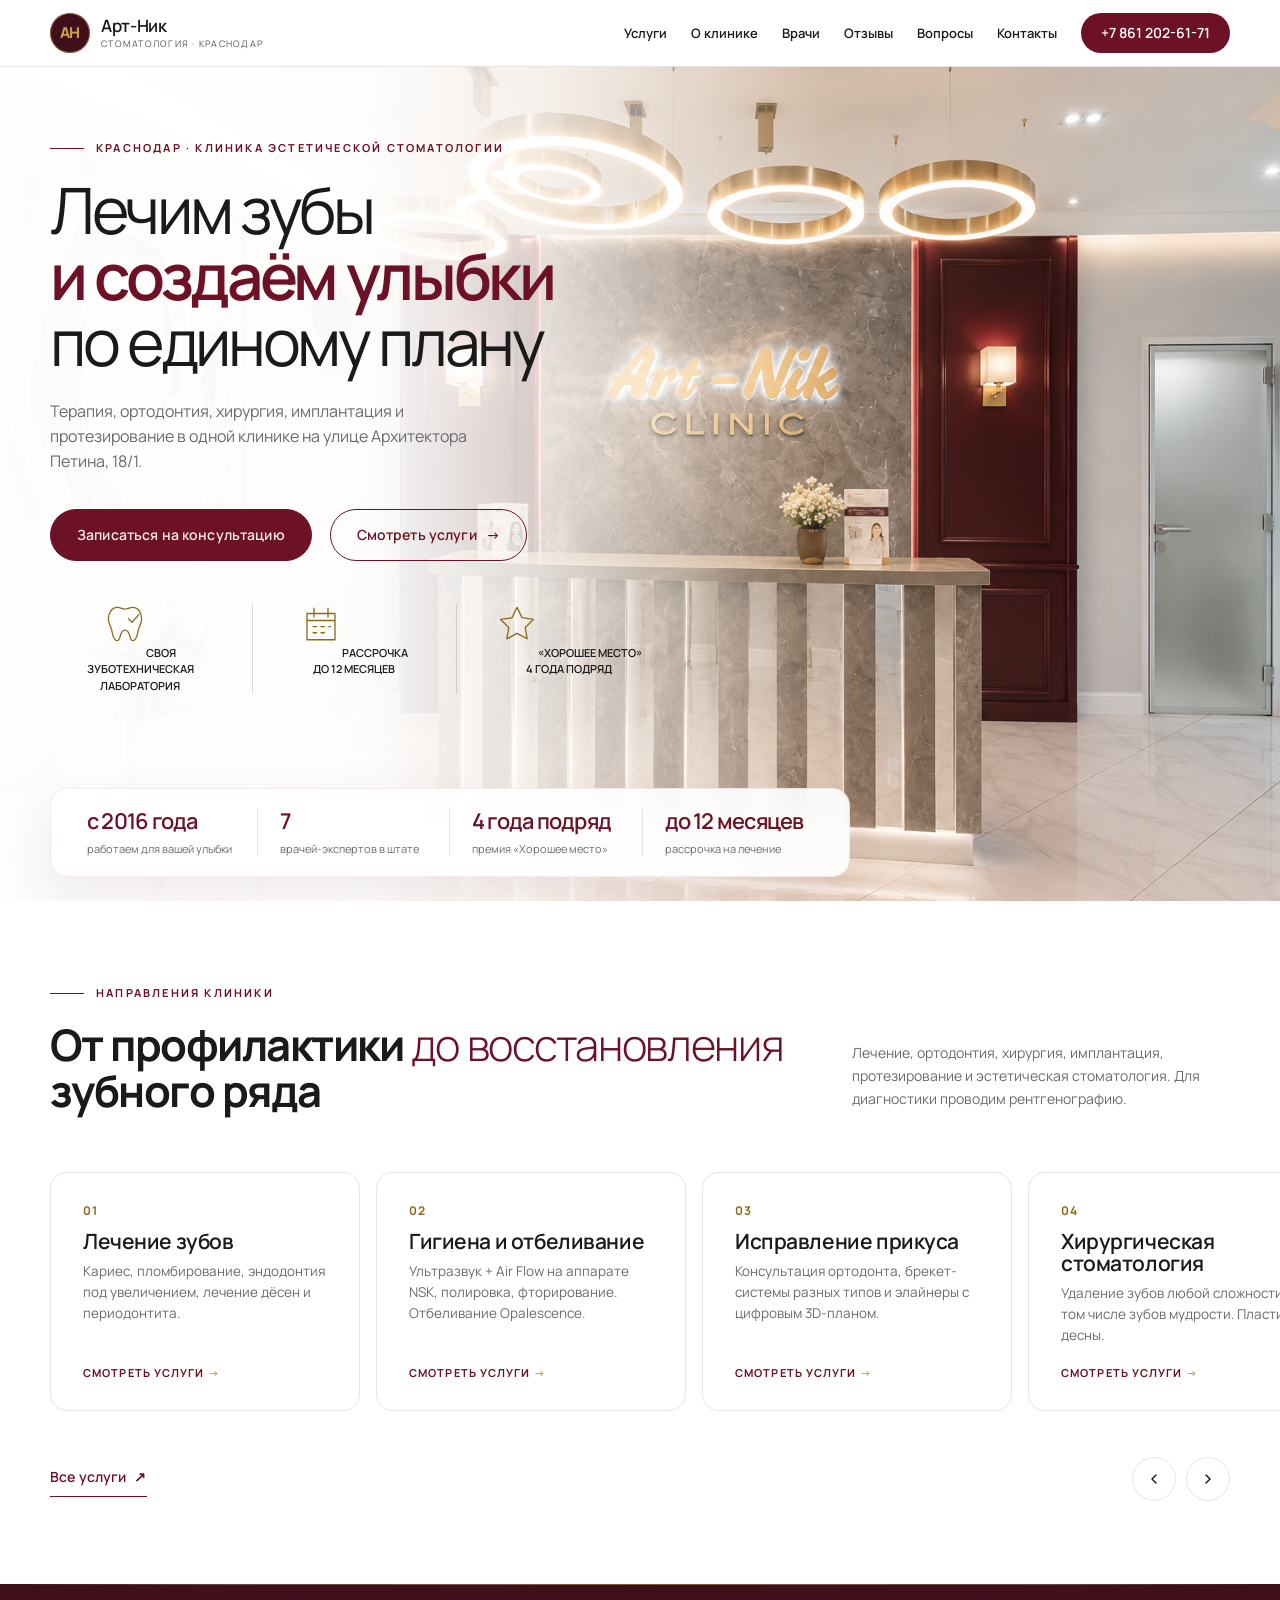
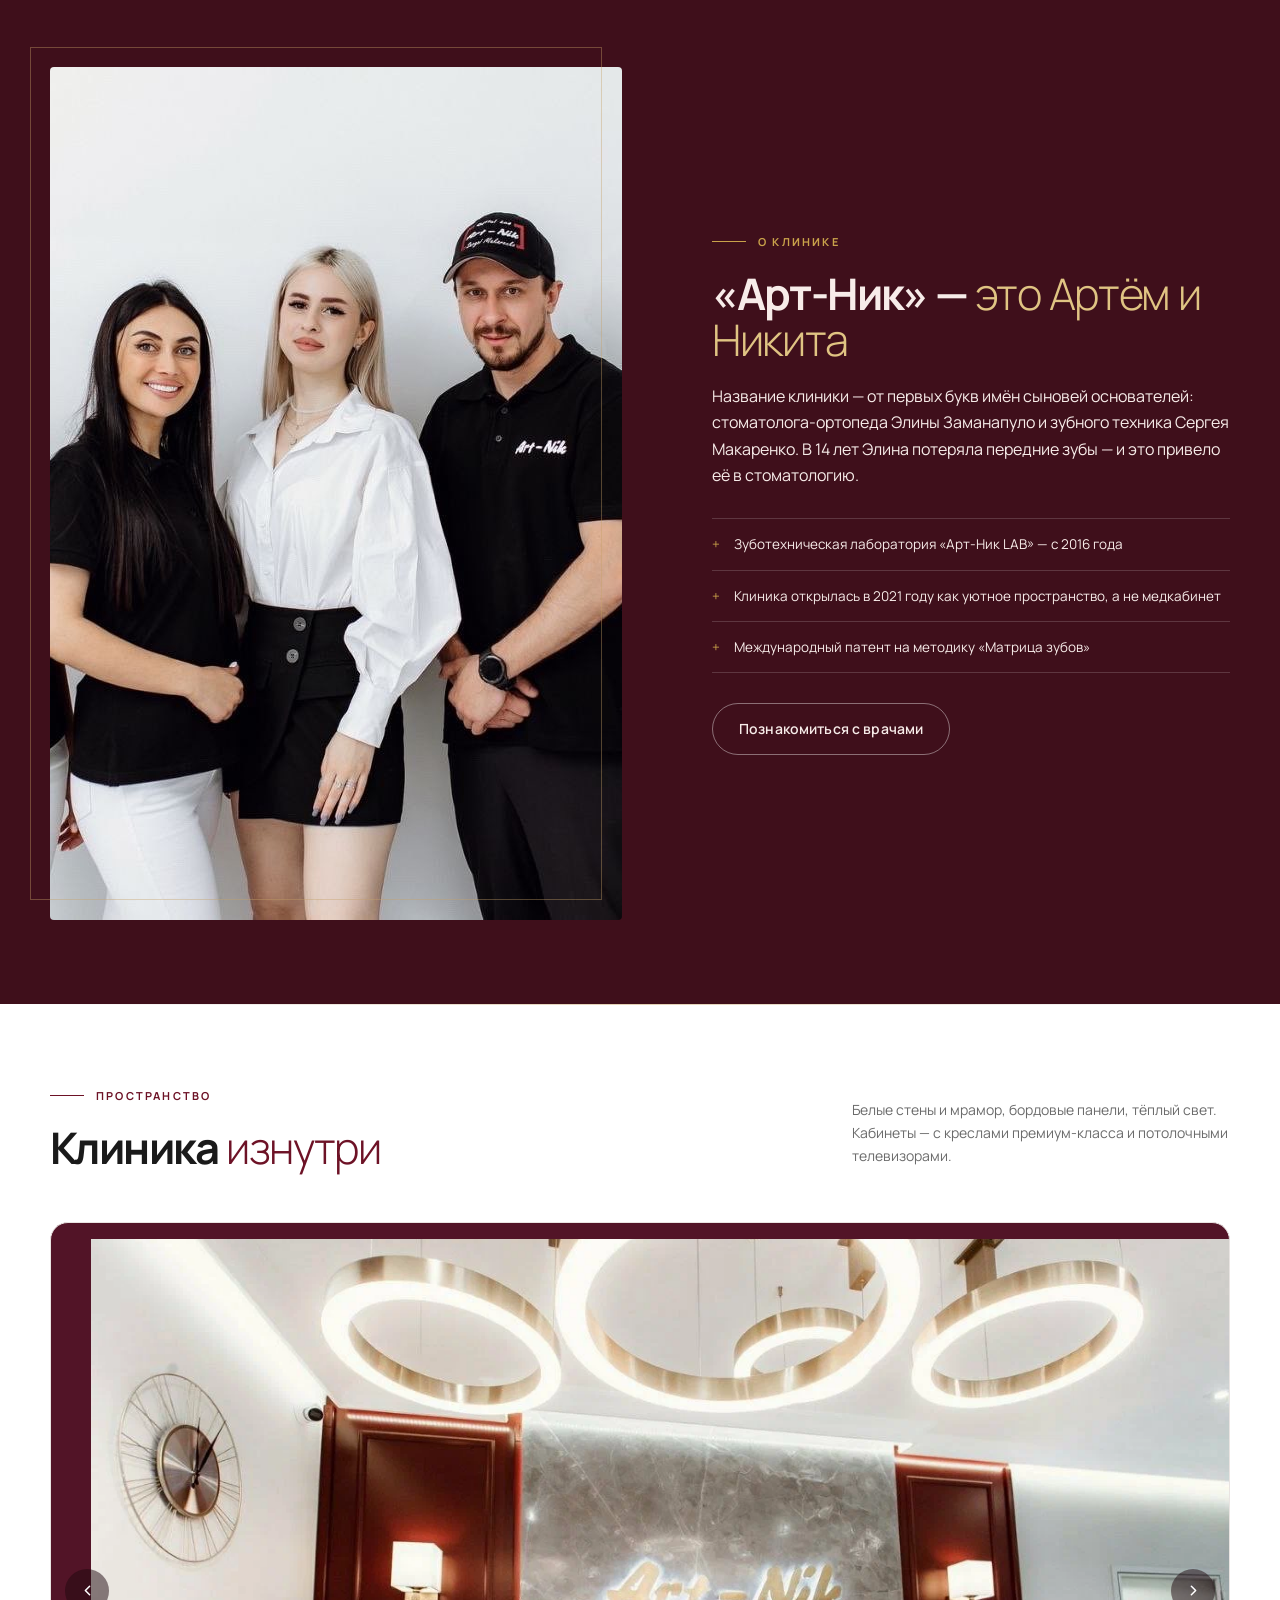
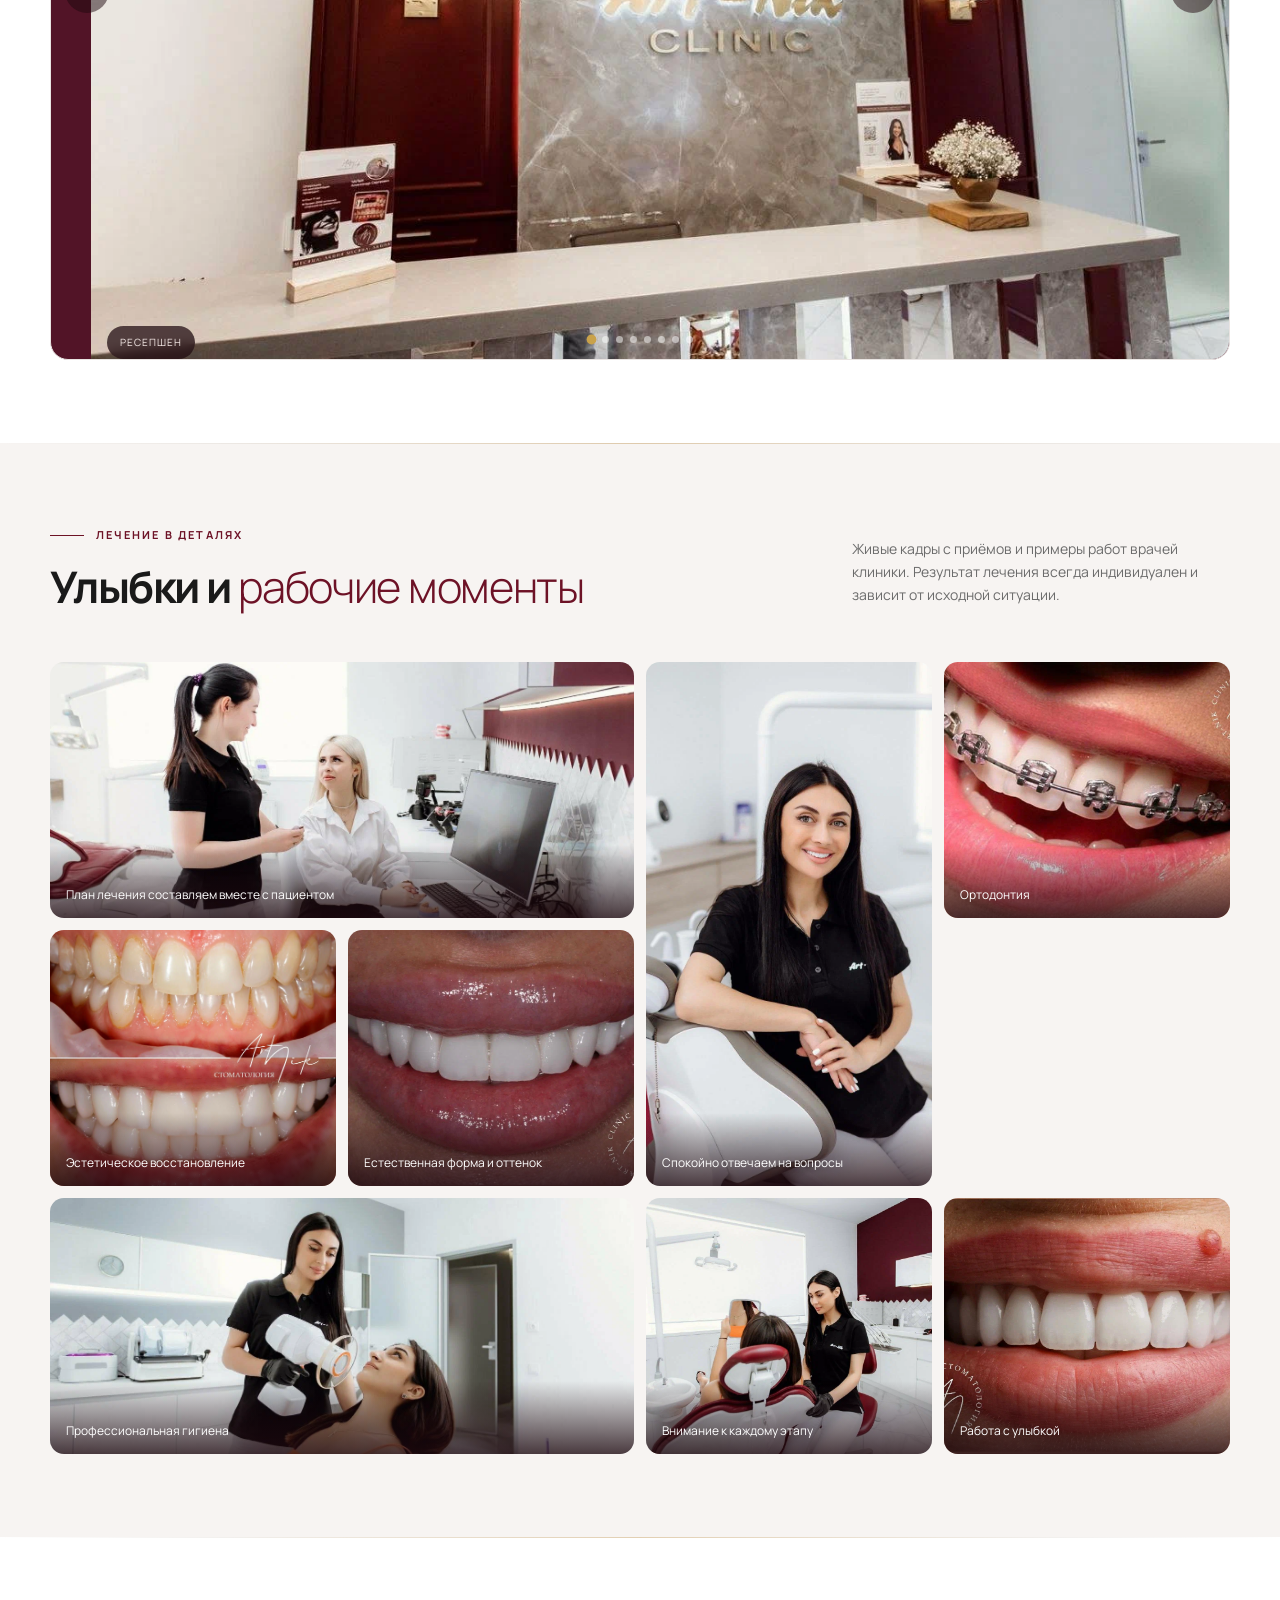
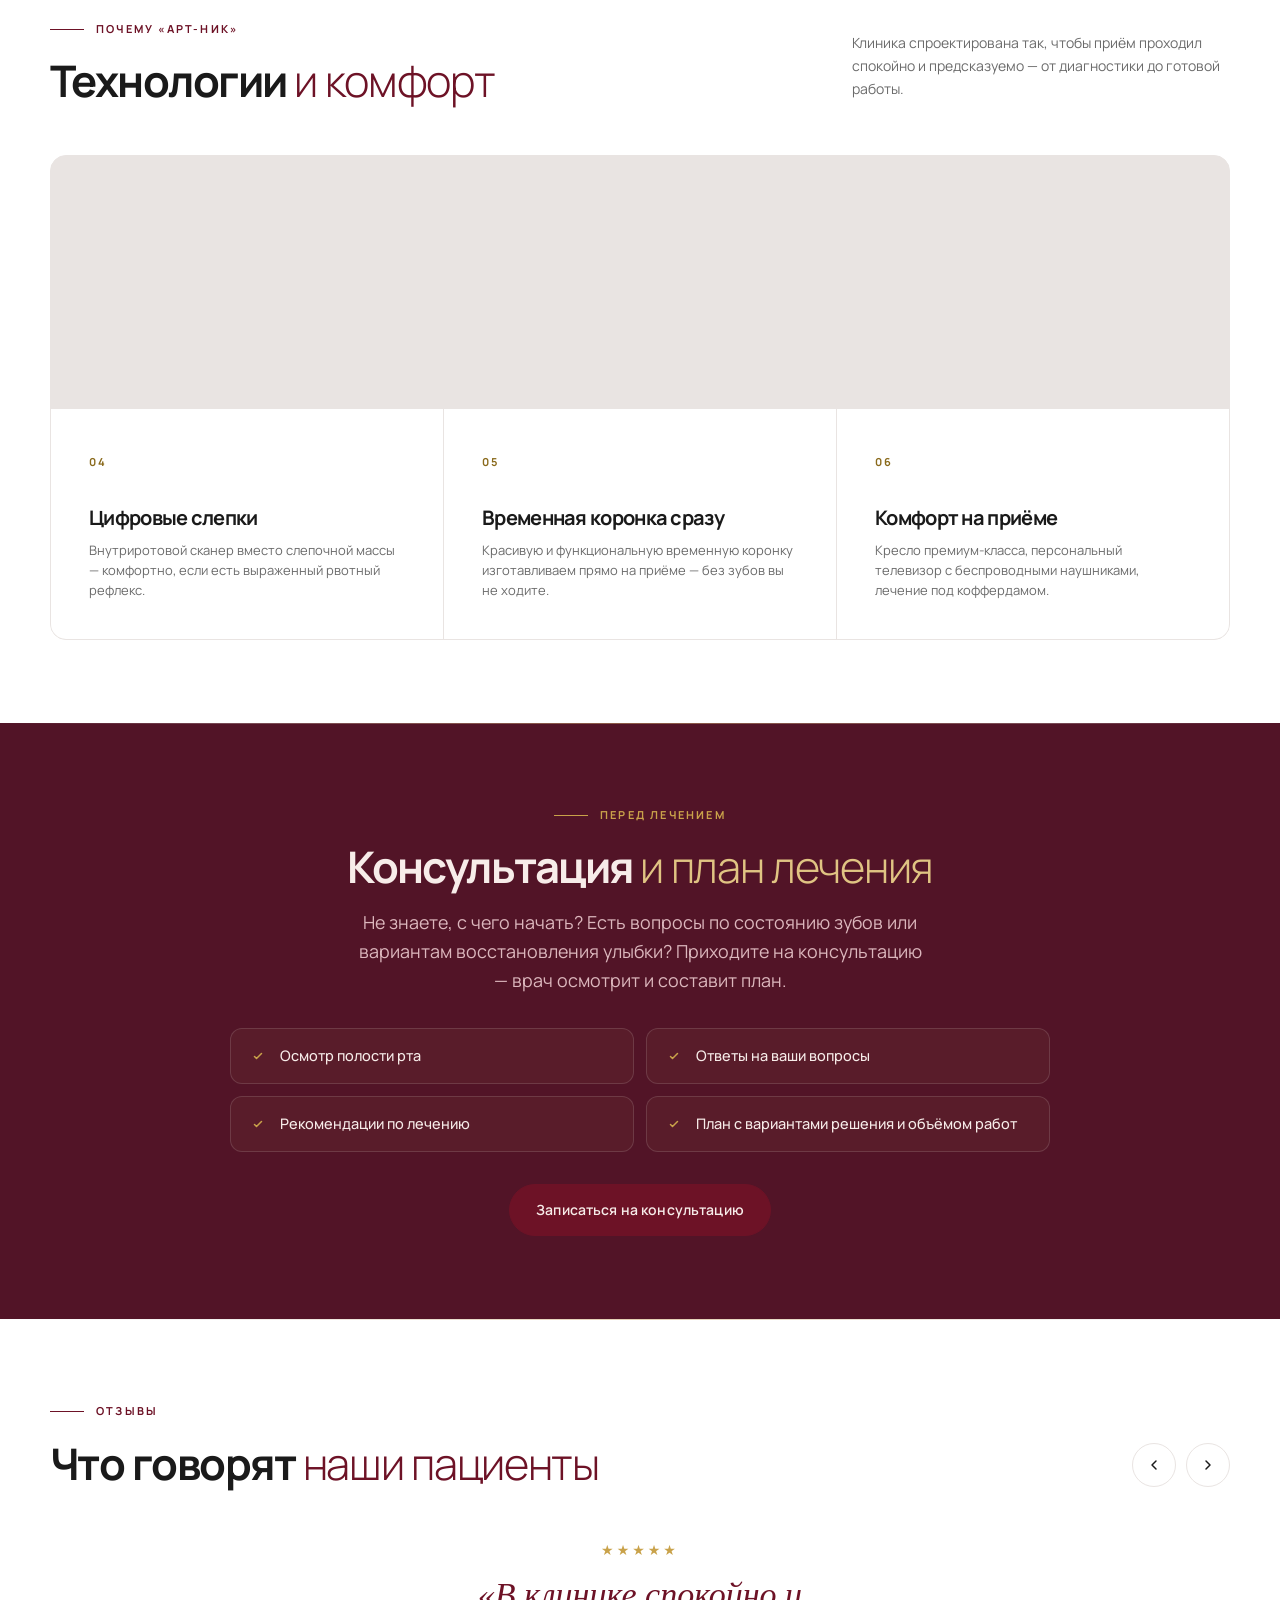
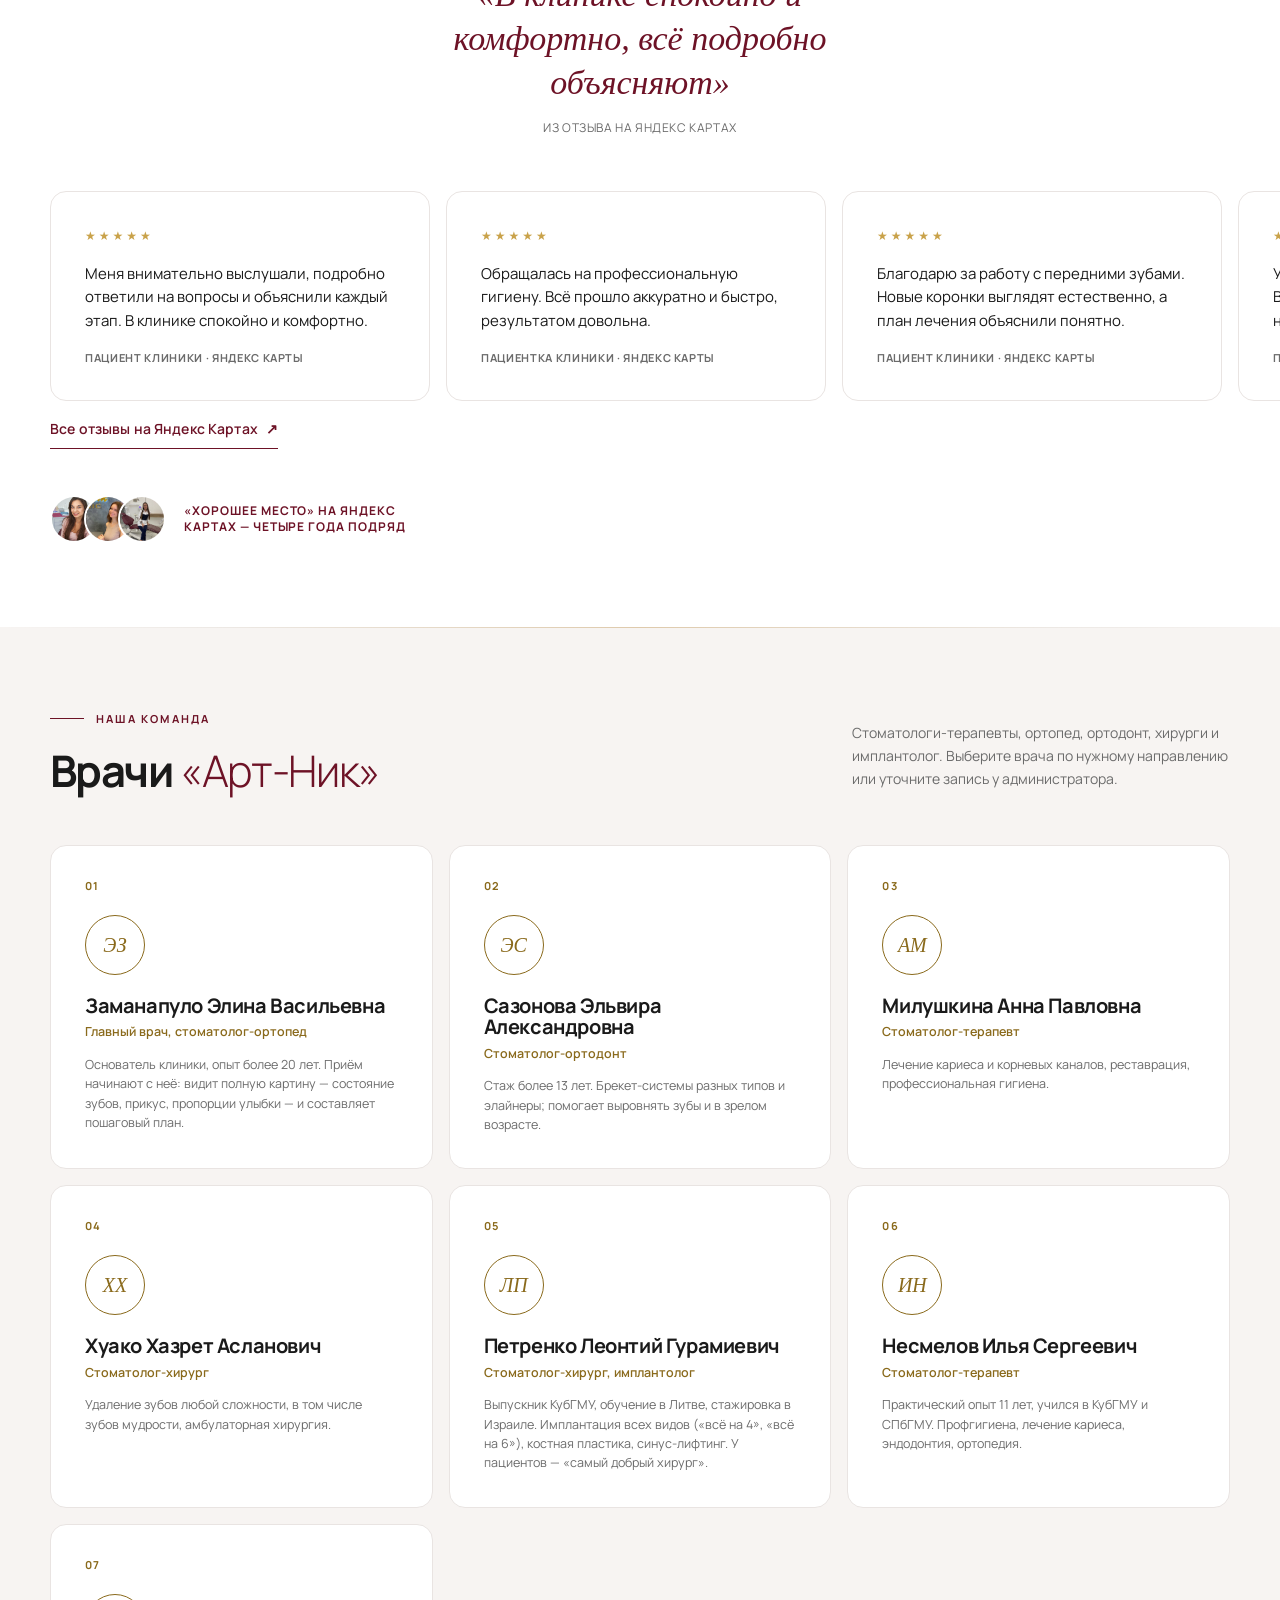
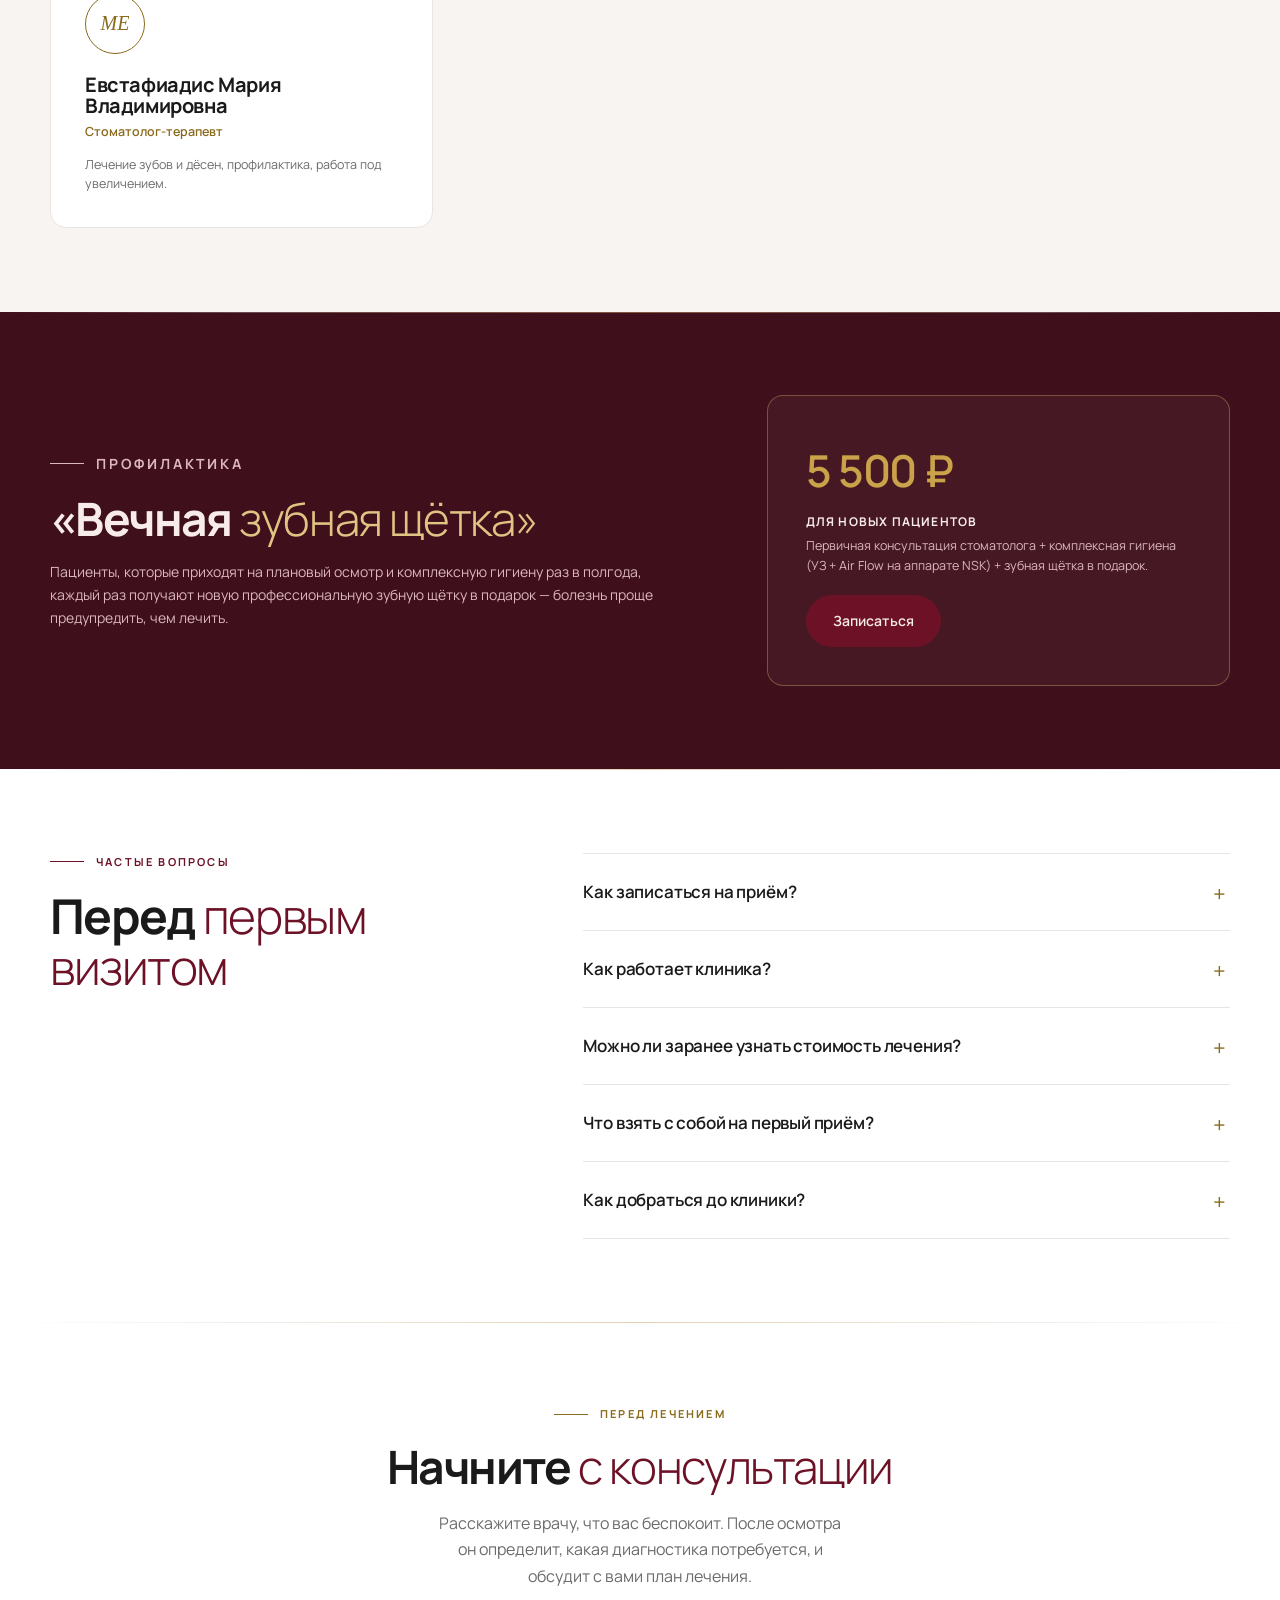
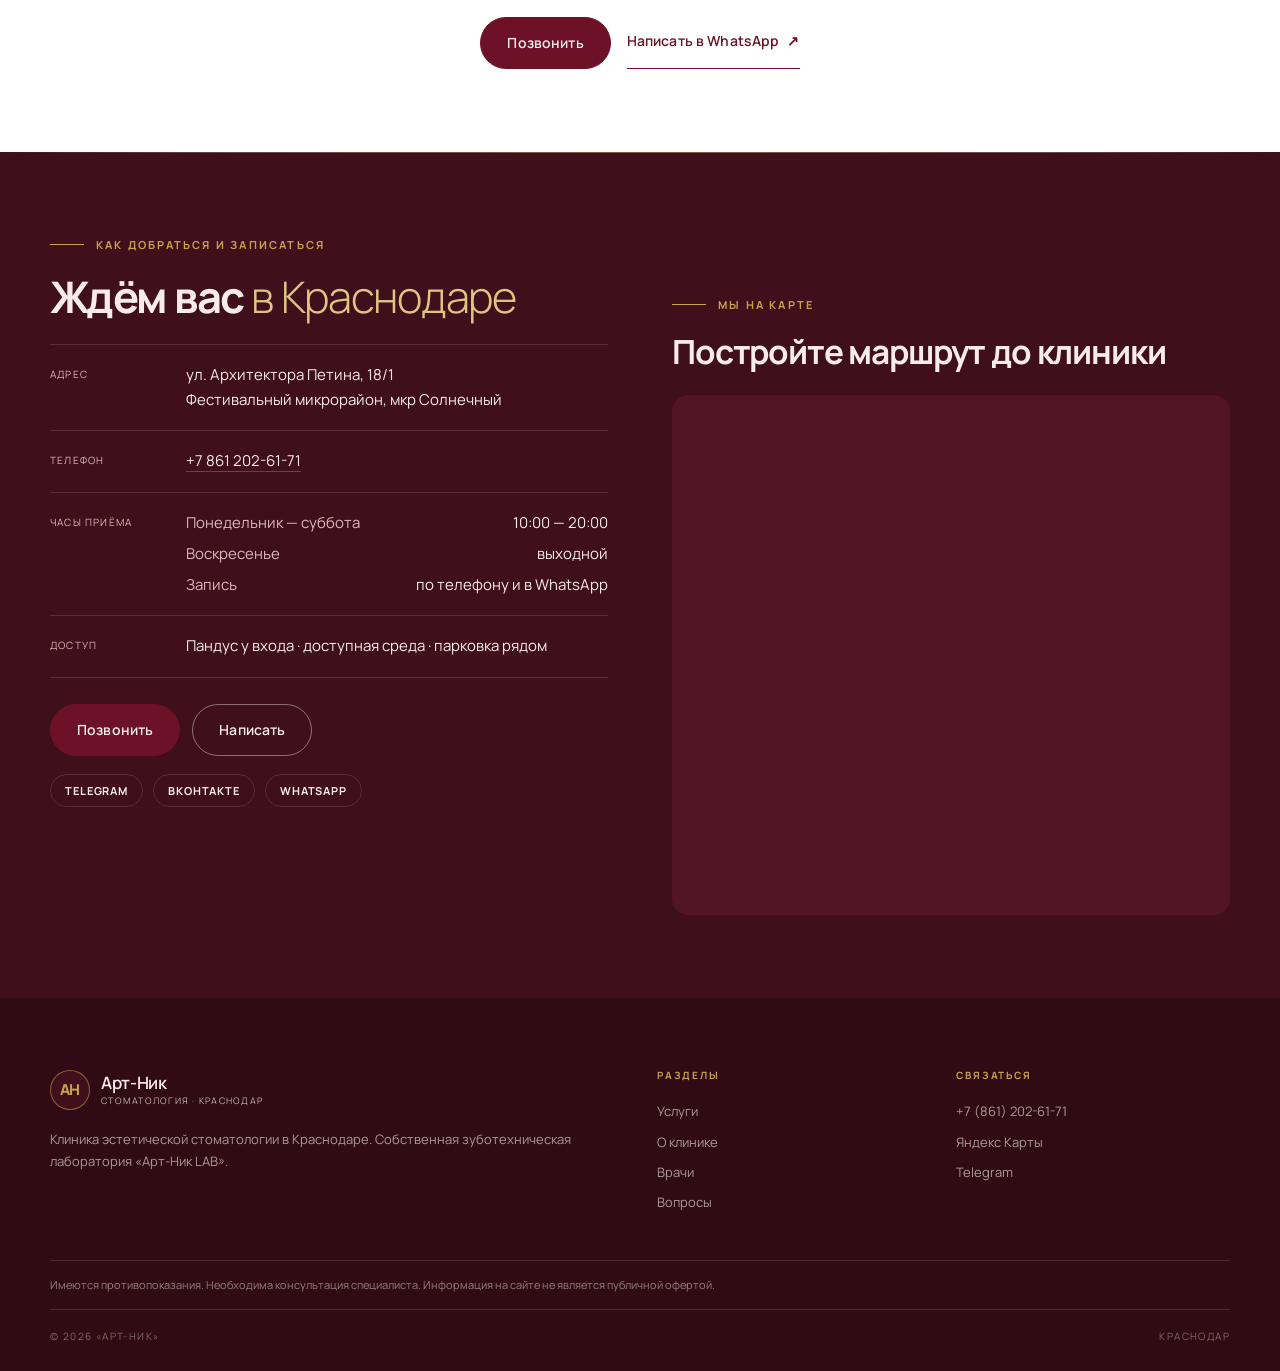
==== commit 8b32caa0: "Первый экран оформлен по референсу" ====
--- a/index.html
+++ b/index.html
@@ -24,7 +24,7 @@
   <meta name="twitter:image" content="https://artnic.asama.site/og-image.png">
 
   <link rel="icon" href="assets/favicon.svg" type="image/svg+xml">
-  <link rel="preload" href="assets/images/XXXL (21).webp" as="image">
+  <link rel="preload" href="assets/images/hero.png" as="image">
   <link rel="stylesheet" href="styles.css">
   <script src="script.js" defer></script>
 </head>
@@ -47,39 +47,33 @@
         <a href="#contacts">Контакты</a>
       </nav>
       <a class="hdr__call" href="tel:+78612026171">+7 861 202-61-71</a>
-      <a class="btn hdr__cta" href="#contacts">Записаться</a>
     </div>
   </header>
 
   <main id="main">
     <section class="hero">
+      <img class="hero__backdrop" src="assets/images/hero.png" alt="Интерьер клиники Арт-Ник с ресепшеном и стоматологическим креслом" width="1536" height="1024">
       <div class="hero__inner">
         <div class="hero__copy">
           <p class="eyebrow">Краснодар · клиника эстетической стоматологии</p>
-          <h1>Лечим зубы и возвращаем улыбку <em>по единому плану</em></h1>
-          <p class="hero__lead">Терапия, ортодонтия, хирургия, имплантология и протезирование в одной клинике — с собственной зуботехнической лабораторией. ул. Архитектора Петина, 18/1.</p>
+          <h1>Лечим зубы<br><strong>и создаём улыбки</strong><br>по единому плану</h1>
+          <p class="hero__lead">Терапия, ортодонтия, хирургия, имплантация и протезирование в одной клинике на улице Архитектора Петина, 18/1.</p>
           <div class="hero__actions">
             <a class="btn" href="#contacts">Записаться на консультацию</a>
-            <a class="link" href="services.html">Посмотреть услуги <span>↗</span></a>
-          </div>
-          <ul class="hero__badges">
-            <li>Своя лаборатория</li>
-            <li>Рассрочка до 12 месяцев</li>
-            <li>«Хорошее место» — 4 года подряд</li>
+            <a class="btn btn--line" href="services.html">Смотреть услуги <span aria-hidden="true">→</span></a>
+          </div>
+          <ul class="hero__benefits">
+            <li><svg viewBox="0 0 48 48" aria-hidden="true"><path d="M15 5c-6 0-10 6-10 13 0 6 3 8 4 14 1 5 2 11 6 11 5 0 2-12 9-12s4 12 9 12c4 0 5-6 6-11 1-6 4-8 4-14 0-7-4-13-10-13-4 0-6 2-9 2s-5-2-9-2Z"/><path d="m28 18 4 4 8-9"/></svg><span>Своя зуботехническая лаборатория</span></li>
+            <li><svg viewBox="0 0 48 48" aria-hidden="true"><path d="M8 12h32v30H8zM8 20h32M16 6v10M32 6v10M15 27h4m5 0h4m5 0h2M15 34h4m5 0h4"/></svg><span>Рассрочка<br>до 12 месяцев</span></li>
+            <li><svg viewBox="0 0 48 48" aria-hidden="true"><path d="m24 5 5.8 11.8 13 1.9-9.4 9.2 2.2 13L24 34.7 12.4 41l2.2-13-9.4-9.2 13-1.9Z"/></svg><span>«Хорошее место»<br>4 года подряд</span></li>
           </ul>
         </div>
-        <figure class="hero__media">
-          <img src="assets/images/XXXL (21).webp" alt="Стойка ресепшен клиники «Арт-Ник»" width="1280" height="853">
-        </figure>
-      </div>
-    </section>
-
-    <section class="facts surf surf--paper" aria-label="Коротко о клинике">
-      <div class="facts__grid">
-        <div class="fact"><b>с 2016</b><span>собственная зуботехническая лаборатория «Арт-Ник&nbsp;LAB»</span></div>
-        <div class="fact"><b>7 врачей</b><span>терапевты, ортопед, ортодонт, хирурги, имплантолог</span></div>
-        <div class="fact"><b>4 года подряд</b><span>«Хорошее место» на Яндекс&nbsp;Картах</span></div>
-        <div class="fact"><b>до 12 мес.</b><span>рассрочка на лечение</span></div>
+        <div class="hero__facts" aria-label="Коротко о клинике">
+          <div class="fact"><b>с 2016 года</b><span>работаем для вашей улыбки</span></div>
+          <div class="fact"><b>7</b><span>врачей-экспертов в штате</span></div>
+          <div class="fact"><b>4 года подряд</b><span>премия «Хорошее место»</span></div>
+          <div class="fact"><b>до 12 месяцев</b><span>рассрочка на лечение</span></div>
+        </div>
       </div>
     </section>
 
--- a/styles.css
+++ b/styles.css
@@ -125,44 +125,32 @@
 .nav a { position: relative; padding: 6px 0; }
 .nav a::after { content: ""; position: absolute; left: 0; right: 100%; bottom: 0; height: 1px; background: currentColor; transition: right .25s var(--ease); }
 .nav a:hover::after { right: 0; }
-.hdr__call { font: 600 14px/1 Manrope, sans-serif; white-space: nowrap; color: var(--on-light); transition: color .2s; }
-.hdr__call:hover { color: var(--peach); }
+.hdr__call { padding: 13px 20px; border-radius: 999px; background: var(--peach); color: #fff; font: 600 14px/1 Manrope, sans-serif; white-space: nowrap; transition: background .2s, transform .2s; }
+.hdr__call:hover { background: var(--peach-glow); transform: translateY(-1px); }
 .hdr__cta { min-height: 42px; padding: 0 20px; font-size: 13px; }
 .nav-toggle { display: none; width: 42px; height: 42px; border: 0; background: none; color: currentColor; padding: 10px; cursor: pointer; }
 .nav-toggle span { display: block; height: 1.5px; background: currentColor; margin: 6px 0; transition: transform .2s, opacity .2s; border-radius: 2px; }
 
 /* ---------- Первый экран ---------- */
-.hero { background: var(--paper); color: var(--on-light); padding: clamp(22px, 3vw, 36px) 0 clamp(32px, 4vw, 48px); }
-.hero__inner {
-  width: var(--shell); margin-inline: auto;
-  display: grid; grid-template-columns: 1.16fr .84fr; gap: clamp(28px, 4vw, 56px); align-items: start;
-}
-.hero__copy { padding-top: clamp(8px, 3vw, 40px); }
-.hero h1 { max-width: 19ch; font-size: clamp(29px, 3.2vw, 44px); line-height: 1.12; margin-bottom: 16px; color: var(--peach); }
-.hero h1 em { color: var(--on-light); }
-.hero__lead { max-width: 52ch; color: var(--ash); font-size: clamp(15px, 1.3vw, 17px); line-height: 1.55; }
-.hero__actions { display: flex; flex-wrap: wrap; align-items: center; gap: 18px; margin-top: 22px; }
-.hero__badges { display: flex; flex-wrap: wrap; gap: 9px; margin-top: 20px; padding: 0; list-style: none; }
-.hero__badges li {
-  display: inline-flex; align-items: center; gap: 9px; padding: 10px 15px;
-  border: 1px solid var(--marble); border-radius: 999px; background: var(--mist);
-  font-size: 12.5px; color: var(--on-light);
-}
-.hero__badges li::before {
-  content: ""; flex: none; width: 14px; height: 14px; border-radius: 50%; background: var(--peach);
-  -webkit-mask: url("data:image/svg+xml,%3Csvg xmlns='http://www.w3.org/2000/svg' viewBox='0 0 24 24'%3E%3Cpath fill='none' stroke='%23000' stroke-width='3' stroke-linecap='round' stroke-linejoin='round' d='m5 13 4 4L19 7'/%3E%3C/svg%3E") center / 10px no-repeat;
-          mask: url("data:image/svg+xml,%3Csvg xmlns='http://www.w3.org/2000/svg' viewBox='0 0 24 24'%3E%3Cpath fill='none' stroke='%23000' stroke-width='3' stroke-linecap='round' stroke-linejoin='round' d='m5 13 4 4L19 7'/%3E%3C/svg%3E") center / 10px no-repeat;
-}
-.hero__media { position: relative; margin: 0; }
-.hero__media img {
-  position: relative; z-index: 1;
-  width: 100%; height: auto; aspect-ratio: 4 / 3; object-fit: cover; border-radius: 22px;
-  box-shadow: 0 30px 70px -34px rgba(63, 15, 27, .38);
-}
-.hero__media::before {
-  content: ""; position: absolute; right: -12px; bottom: -12px; width: 44%; height: 44%;
-  border: 1px solid var(--gold); border-radius: 22px;
-}
+.hero { position: relative; min-height: calc(100svh - var(--hdr-h)); overflow: hidden; background: #f7f4f2; color: var(--on-light); }
+.hero__backdrop { position: absolute; inset: 0; width: 100%; height: 100%; max-width: none; object-fit: cover; object-position: 57% center; }
+.hero::after { content: ""; position: absolute; inset: 0; background: linear-gradient(90deg, rgba(255,255,255,.99) 0%, rgba(255,255,255,.97) 29%, rgba(255,255,255,.76) 43%, rgba(255,255,255,.08) 65%, transparent 100%); }
+.hero__inner { position: relative; z-index: 1; width: var(--shell); min-height: calc(100svh - var(--hdr-h)); margin-inline: auto; padding: clamp(62px, 8vh, 104px) 0 132px; display: flex; align-items: flex-start; }
+.hero__copy { width: min(650px, 54%); }
+.hero h1 { max-width: 14ch; margin-bottom: 24px; color: var(--on-light); font-size: clamp(42px, 5vw, 76px); font-weight: 400; line-height: 1.03; letter-spacing: -.052em; }
+.hero h1 strong { color: var(--peach); font-weight: 600; }
+.hero__lead { max-width: 43ch; color: var(--ash); font-size: clamp(16px, 1.25vw, 19px); line-height: 1.58; }
+.hero__actions { display: flex; flex-wrap: wrap; align-items: center; gap: 18px; margin-top: 34px; }
+.hero__benefits { display: grid; grid-template-columns: repeat(3, 1fr); width: min(610px, 100%); margin: 42px 0 0; padding: 0; list-style: none; }
+.hero__benefits li { min-width: 0; padding: 0 22px; border-right: 1px solid rgba(109,18,38,.16); text-align: center; font-size: 11px; font-weight: 600; line-height: 1.5; text-transform: uppercase; }
+.hero__benefits li:first-child { padding-left: 0; }
+.hero__benefits li:last-child { padding-right: 0; border-right: 0; }
+.hero__benefits svg { width: 42px; height: 42px; margin: 0 auto 12px; fill: none; stroke: var(--gold-ink); stroke-width: 1.5; stroke-linecap: round; stroke-linejoin: round; }
+.hero__facts { position: absolute; left: 0; bottom: 24px; width: min(800px, 72%); display: grid; grid-template-columns: repeat(4, 1fr); padding: 20px 14px; border: 1px solid rgba(109,18,38,.08); border-radius: 18px; background: rgba(255,255,255,.91); box-shadow: 0 18px 50px rgba(63,15,27,.08); backdrop-filter: blur(12px); }
+.hero__facts .fact { min-width: 0; padding: 0 22px; border-right: 1px solid var(--marble); }
+.hero__facts .fact:last-child { border-right: 0; }
+.hero__facts .fact b { display: block; color: var(--peach); font-size: clamp(17px, 1.7vw, 24px); font-weight: 600; letter-spacing: -.035em; line-height: 1.15; }
+.hero__facts .fact span { display: block; margin-top: 7px; color: var(--ash); font-size: 11px; line-height: 1.4; }
 
 /* ---------- Поверхности ---------- */
 .section { padding-block: var(--sp); }
@@ -445,10 +433,12 @@
   .nav-toggle[aria-expanded="true"] span:nth-child(3) { transform: translateY(-7.5px) rotate(-45deg); }
   .hdr__call { display: none; }
   .about__grid, .why__grid, .faq__grid, .promo__grid, .contacts__grid, .page-hero__grid, .feature__grid { grid-template-columns: 1fr; gap: 40px; }
-  .hero__inner { grid-template-columns: 1fr; gap: 34px; }
-  .hero h1 { max-width: 18ch; }
-  .hero__media img { aspect-ratio: 3 / 2; }
-  .hero__media::before { display: none; }
+  .hero__backdrop { object-position: 62% center; }
+  .hero::after { background: linear-gradient(90deg, rgba(255,255,255,.99) 0%, rgba(255,255,255,.94) 48%, rgba(255,255,255,.3) 82%, rgba(255,255,255,.08)); }
+  .hero__inner { padding-top: 58px; }
+  .hero__copy { width: min(610px, 72%); }
+  .hero h1 { max-width: 15ch; }
+  .hero__facts { width: 100%; }
   .team__grid, .svc__grid { grid-template-columns: repeat(2, minmax(0, 1fr)); }
   .facts__grid { grid-template-columns: 1fr 1fr; }
   .fact:nth-child(2n) { border-right: 0; }
@@ -461,8 +451,22 @@
 }
 @media (max-width: 640px) {
   :root { --shell: calc(100% - 28px); }
+  .hero { min-height: auto; padding-top: 250px; }
+  .hero__backdrop { height: 300px; object-position: 56% 38%; }
+  .hero::after { background: linear-gradient(180deg, rgba(255,255,255,0) 80px, rgba(255,255,255,.2) 160px, #fff 300px); }
+  .hero__inner { min-height: 0; padding: 30px 0 22px; display: block; }
+  .hero__copy { width: 100%; }
+  .hero .eyebrow { margin-bottom: 16px; }
+  .hero h1 { max-width: 100%; margin-bottom: 18px; font-size: clamp(34px, 10vw, 46px); }
   .hero__actions { flex-direction: column; align-items: stretch; max-width: 360px; }
   .hero__actions .btn { width: 100%; }
+  .hero__benefits { margin-top: 30px; }
+  .hero__benefits li { padding: 0 8px; font-size: 9px; }
+  .hero__benefits svg { width: 34px; height: 34px; }
+  .hero__facts { position: static; width: 100%; margin-top: 28px; grid-template-columns: 1fr 1fr; border-radius: 14px; }
+  .hero__facts .fact { padding: 15px; }
+  .hero__facts .fact:nth-child(2n) { border-right: 0; }
+  .hero__facts .fact:nth-child(-n+2) { border-bottom: 1px solid var(--marble); }
   .facts__grid, .why__grid, .team__grid, .consult__list, .svc__grid { grid-template-columns: 1fr; }
   .fact { border-right: 0; border-bottom: 1px solid var(--marble); }
   .fact:last-child { border-bottom: 0; }
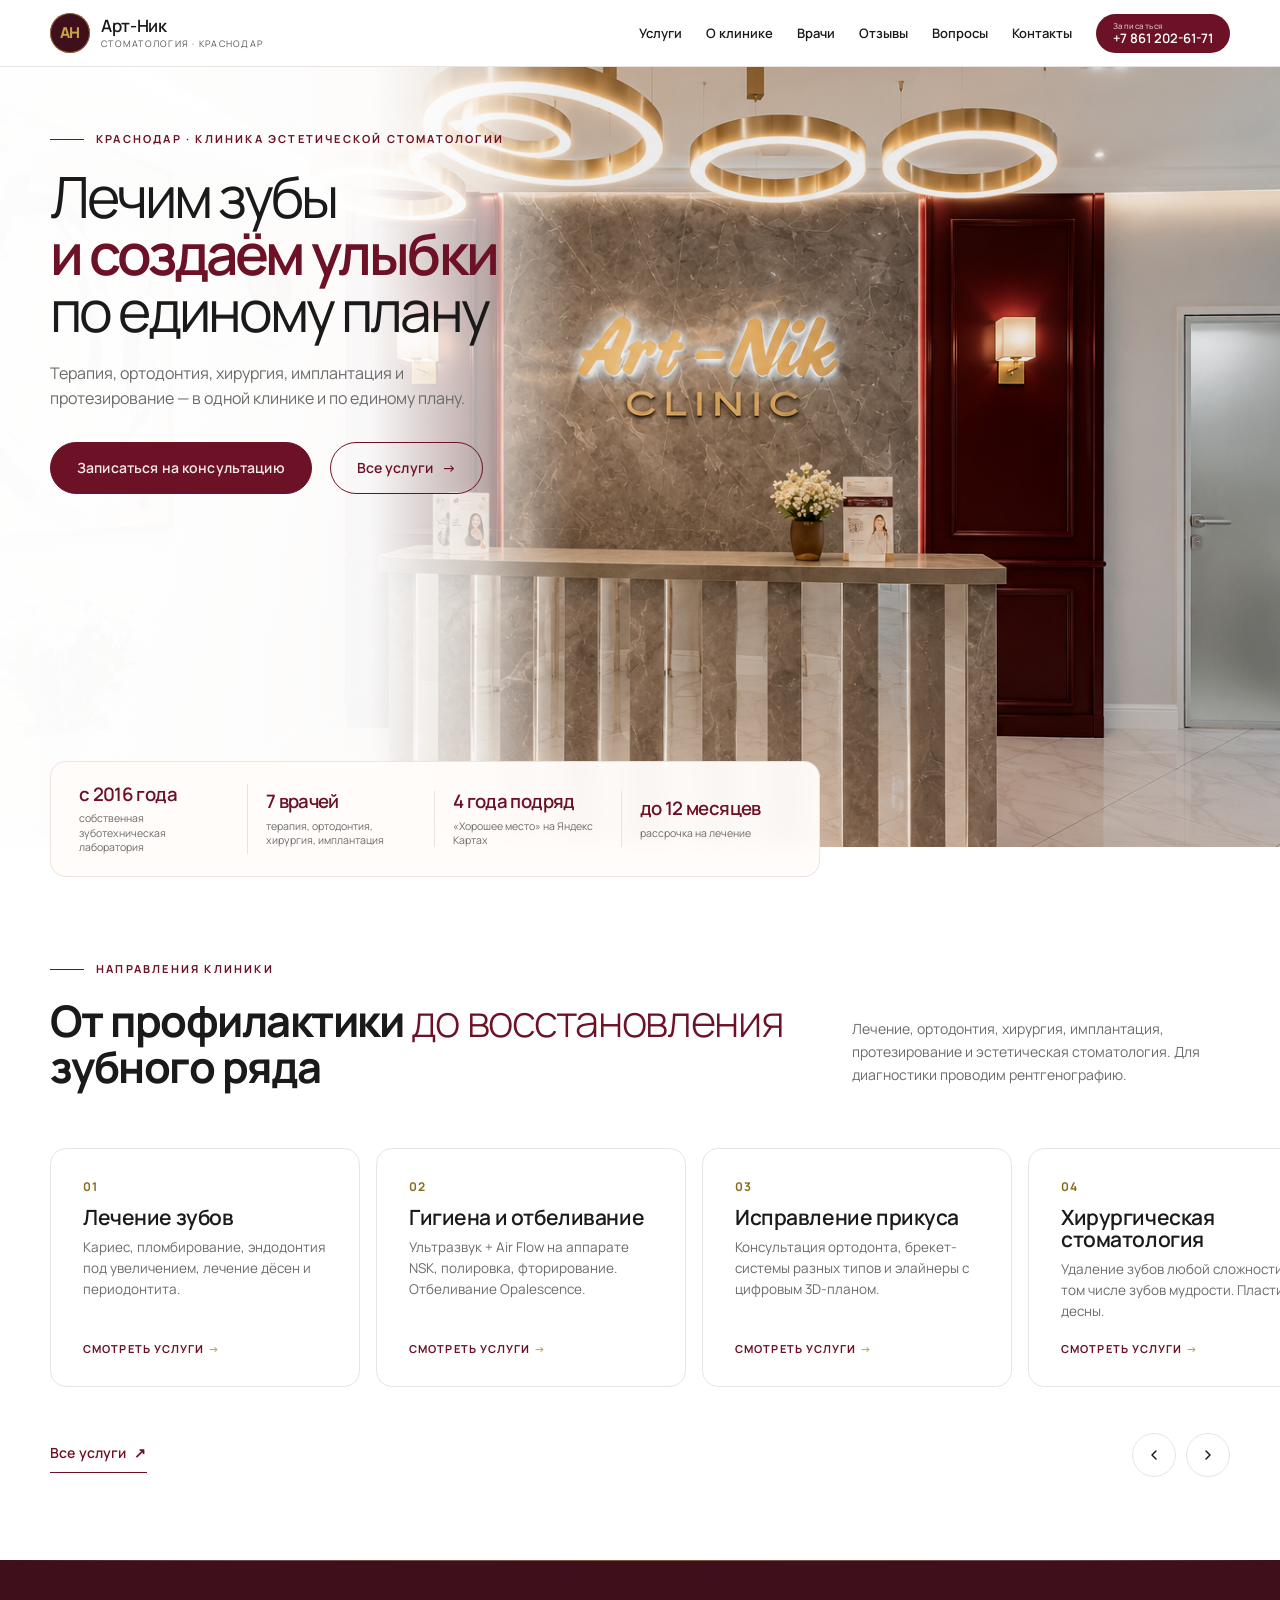
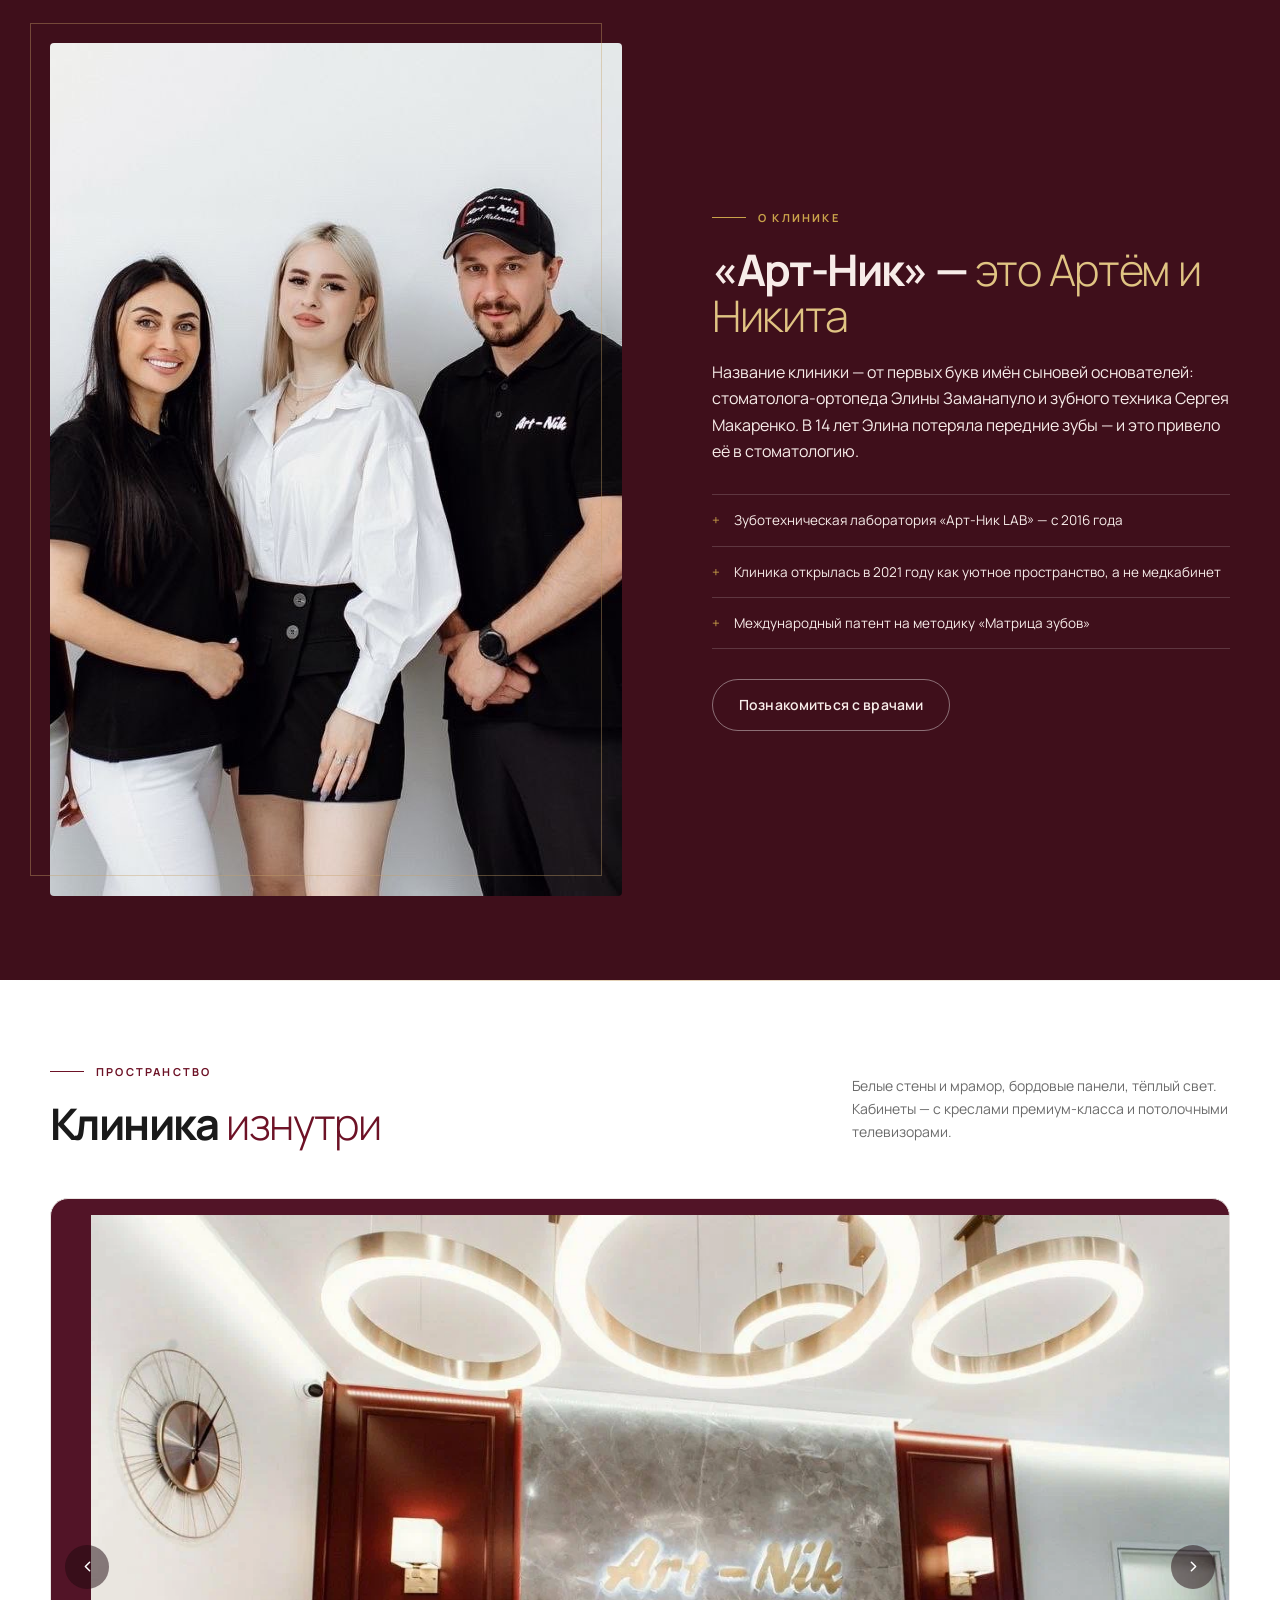
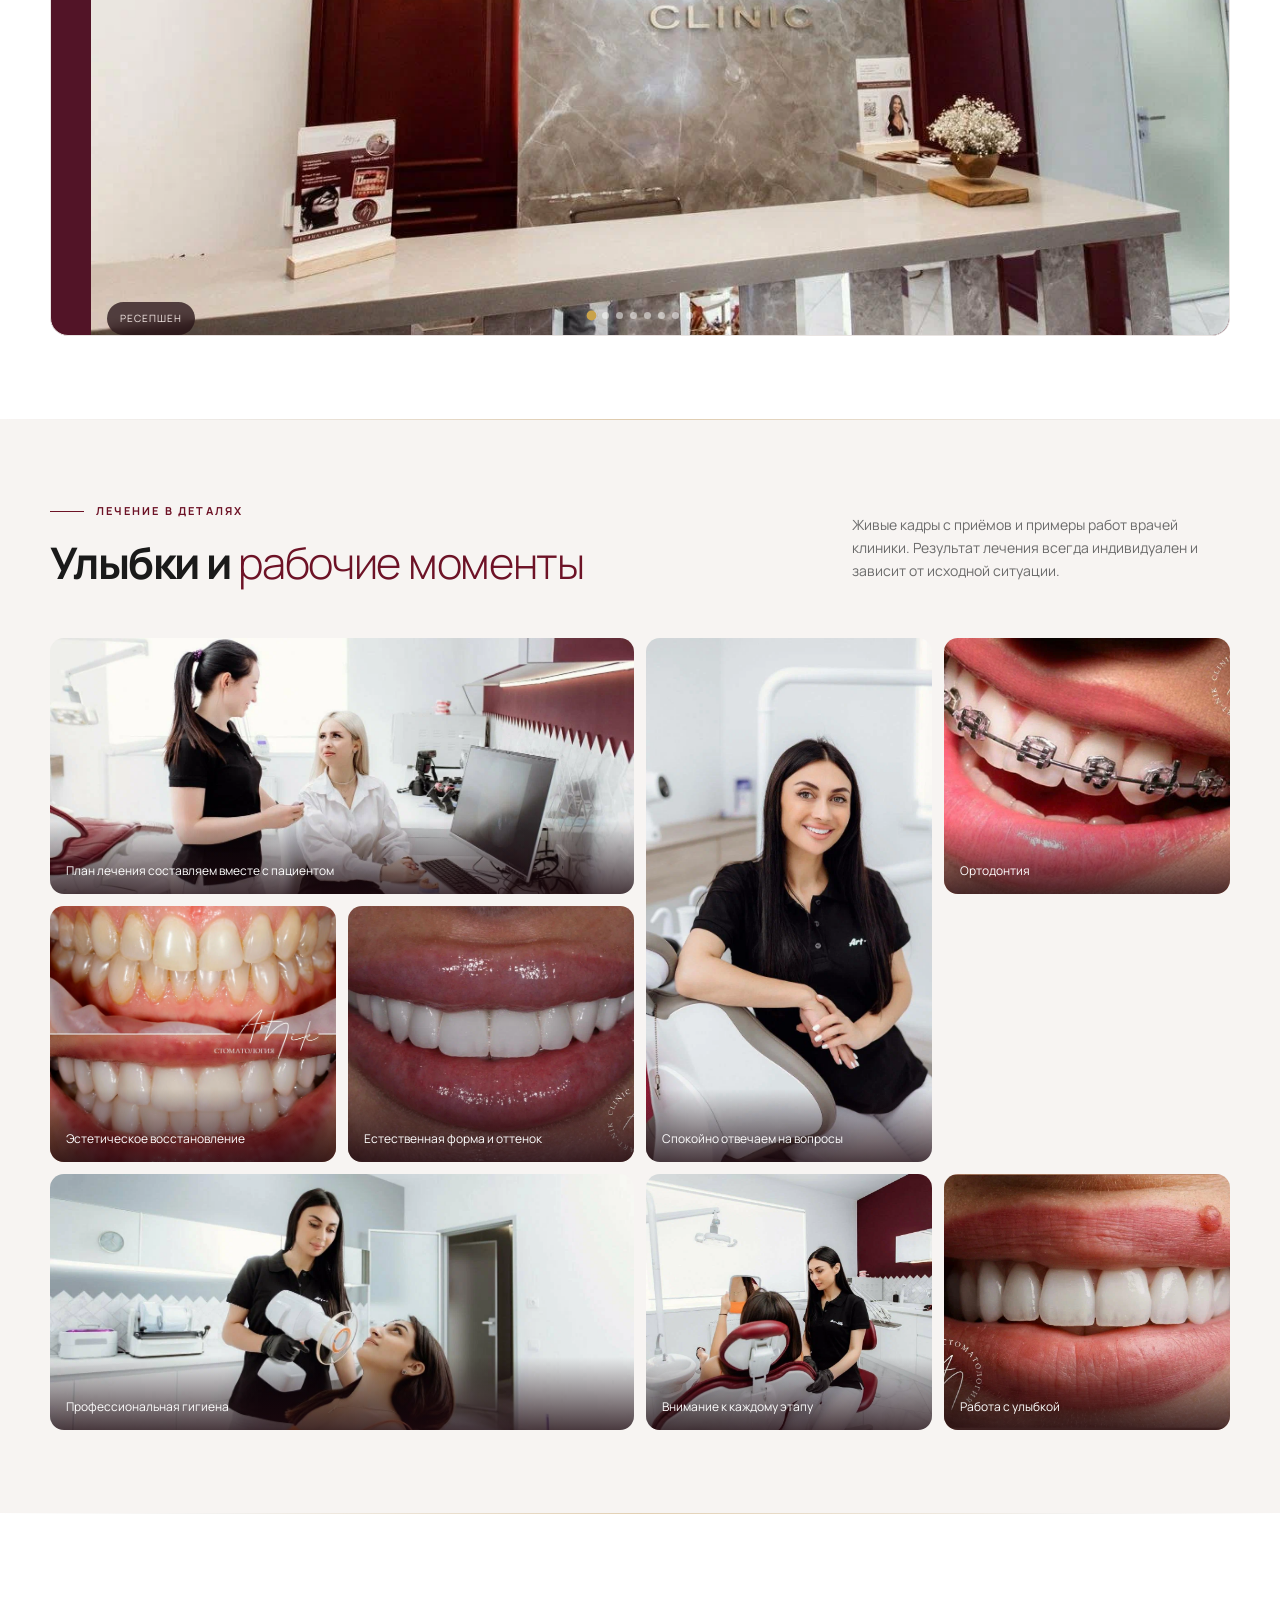
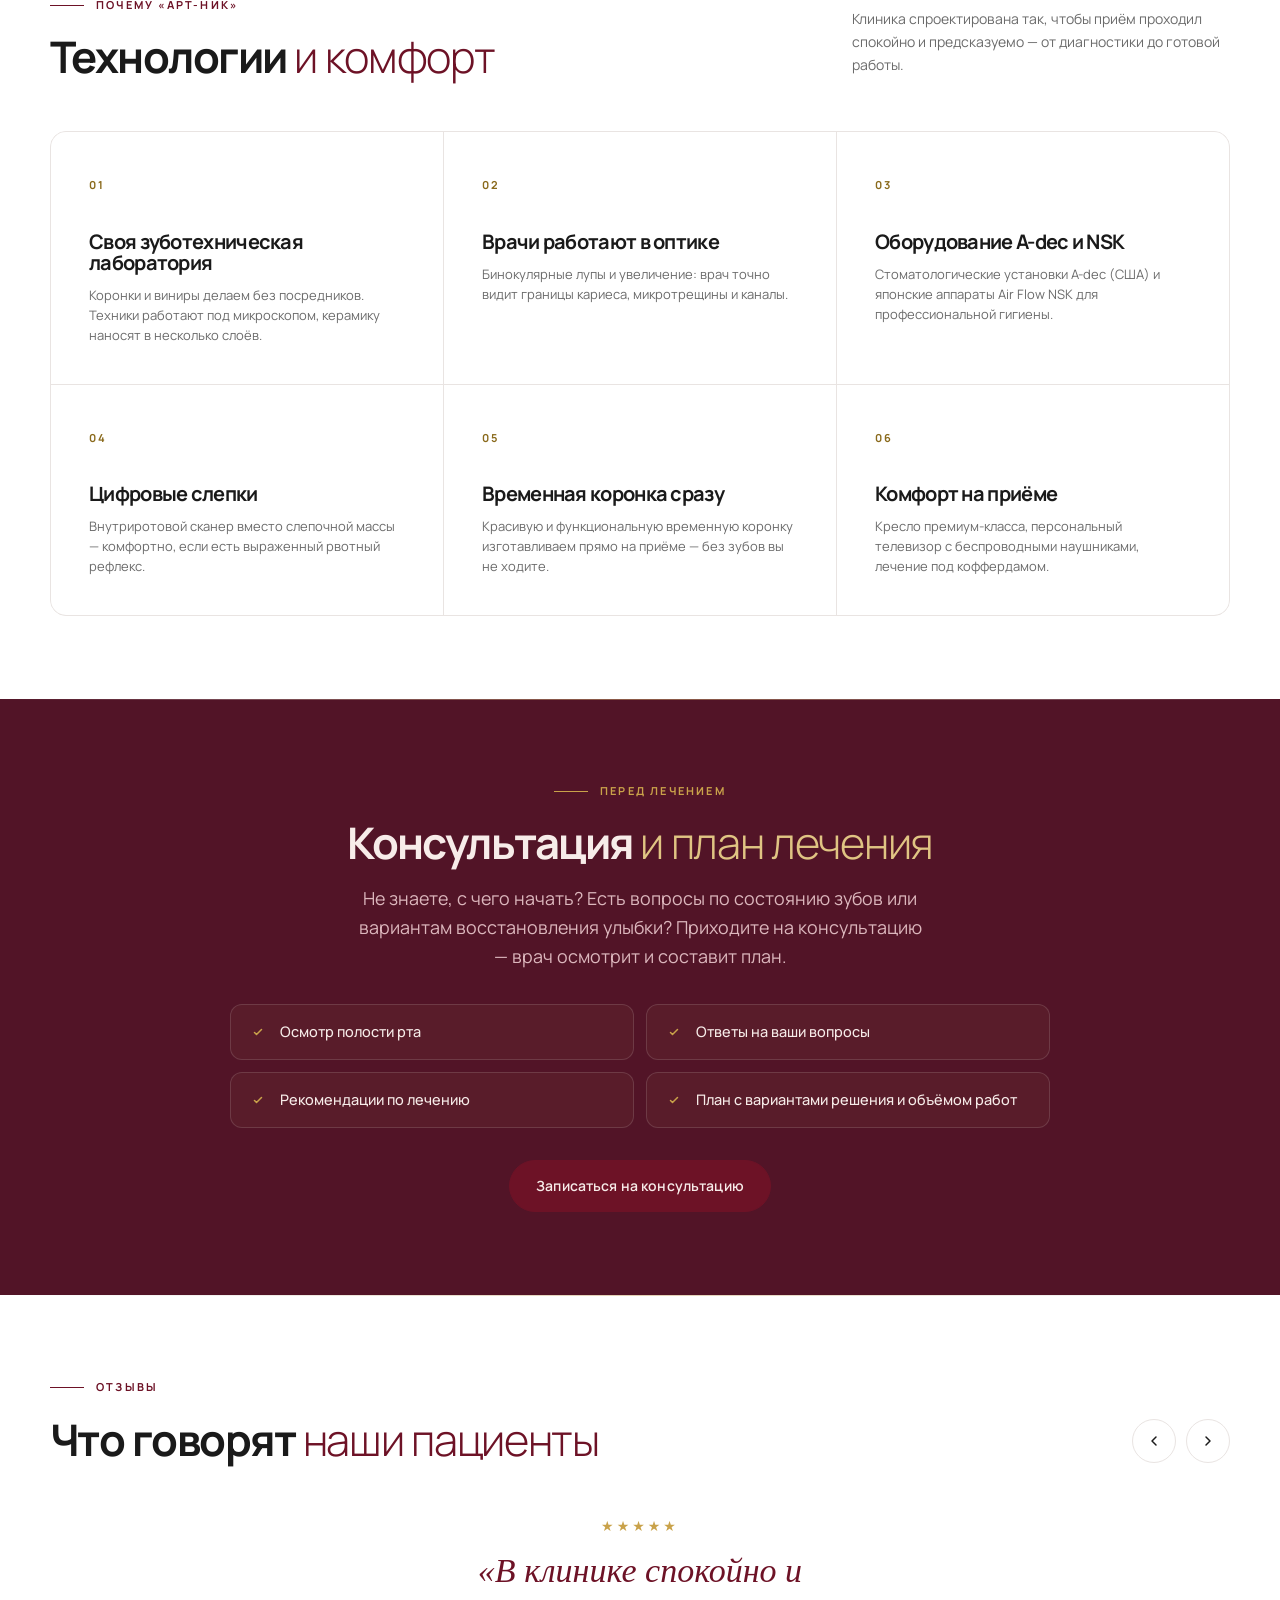
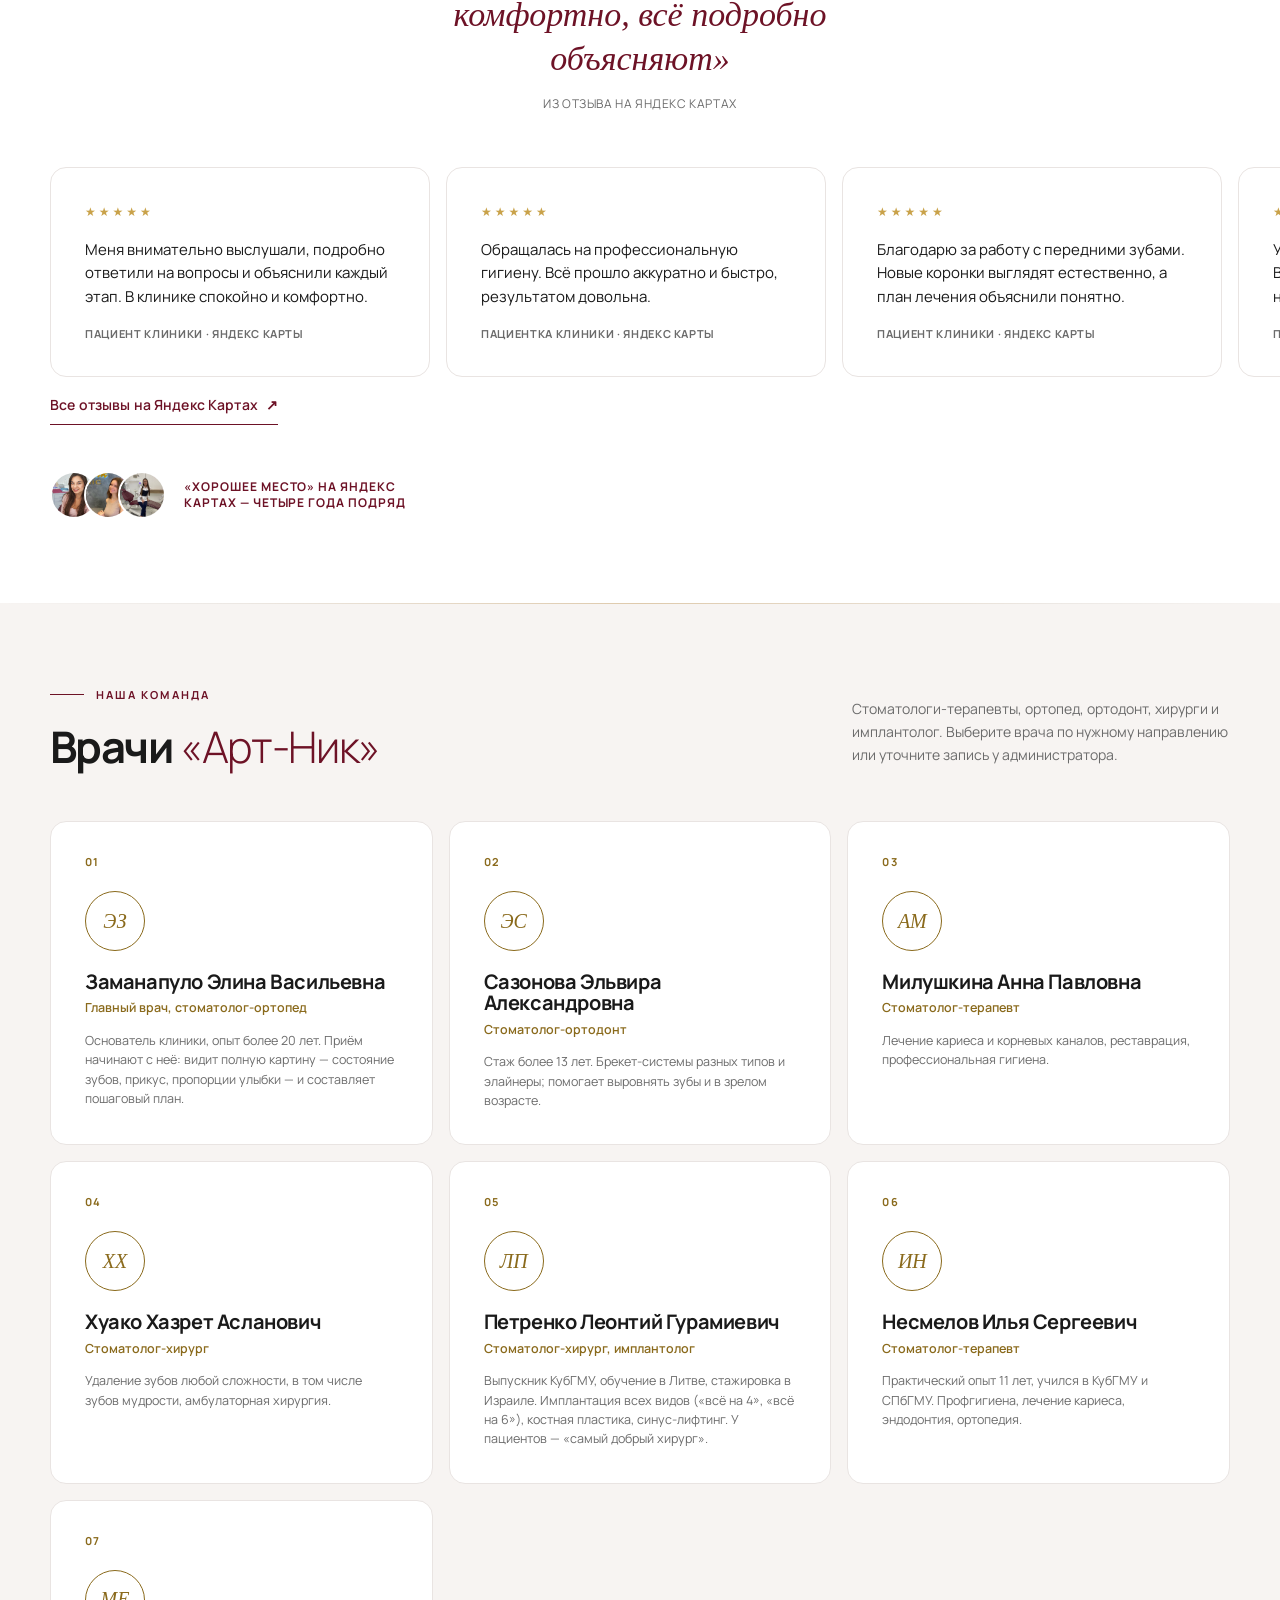
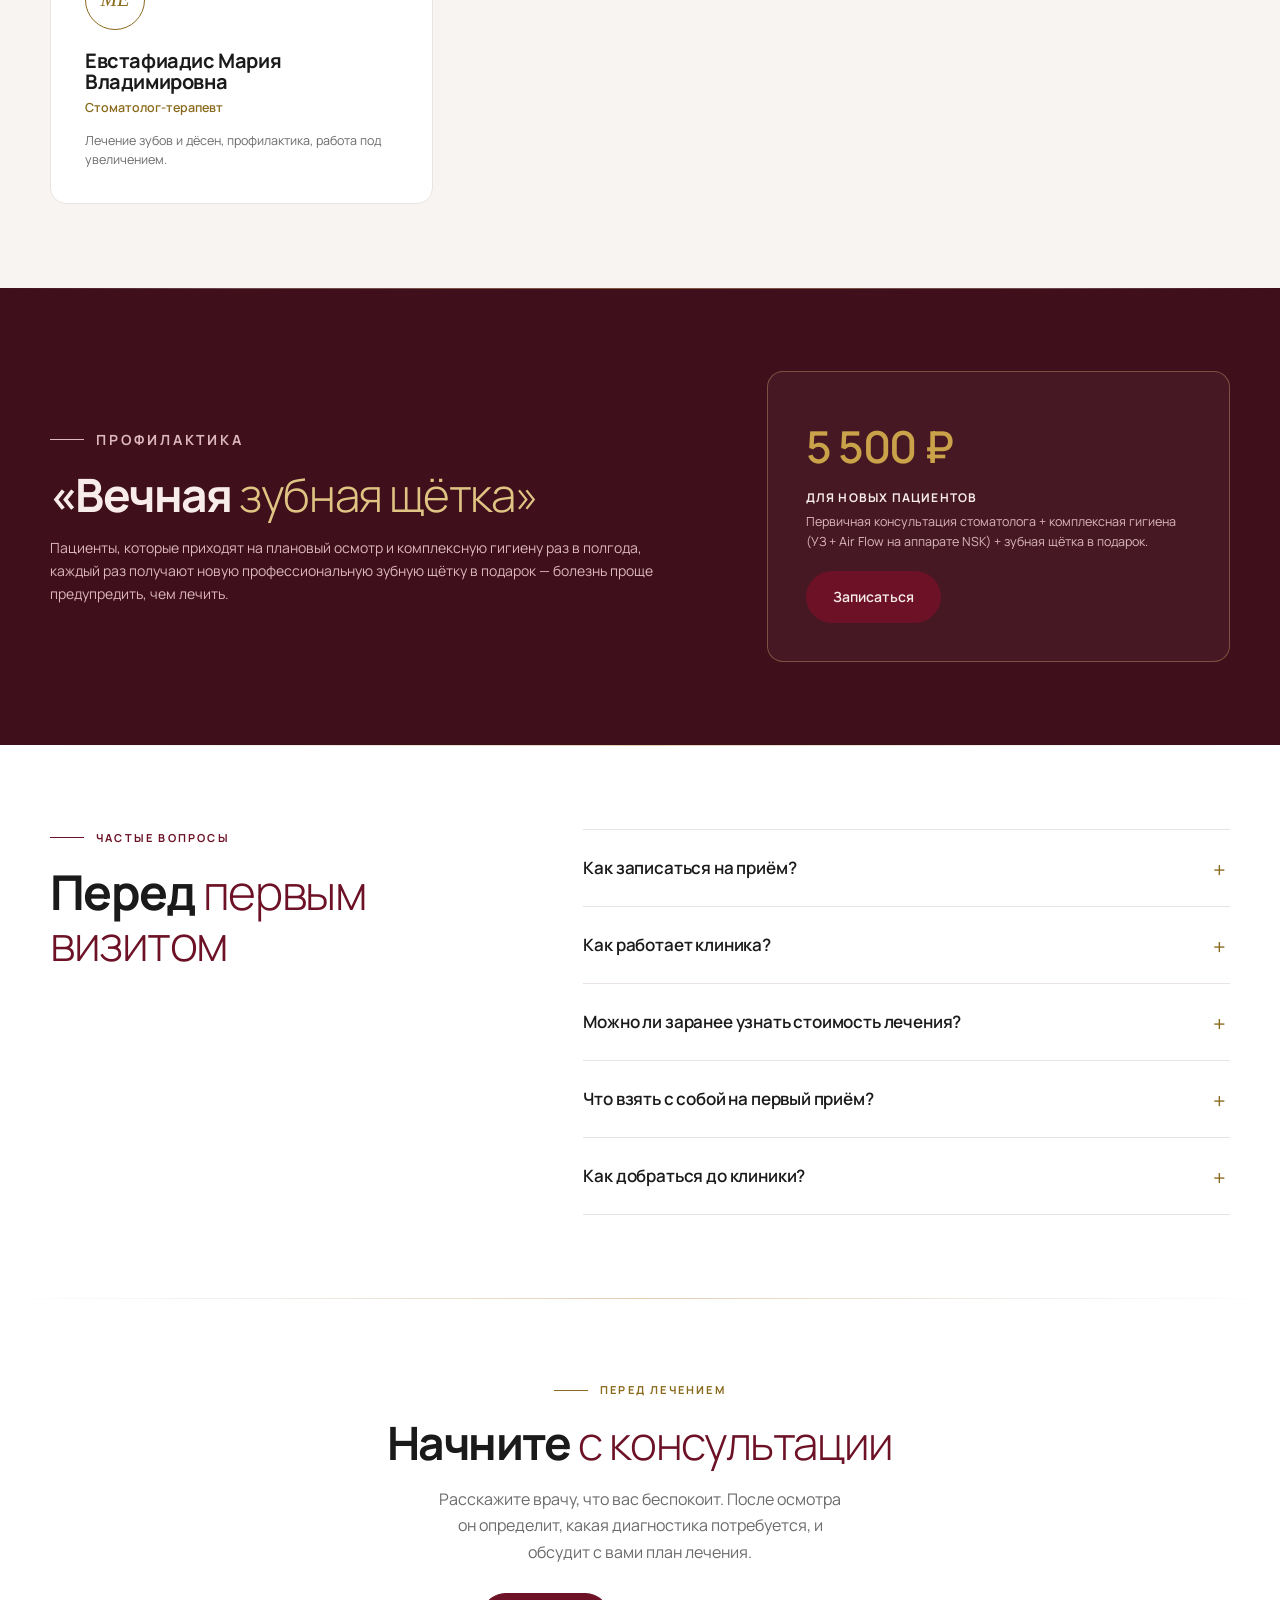
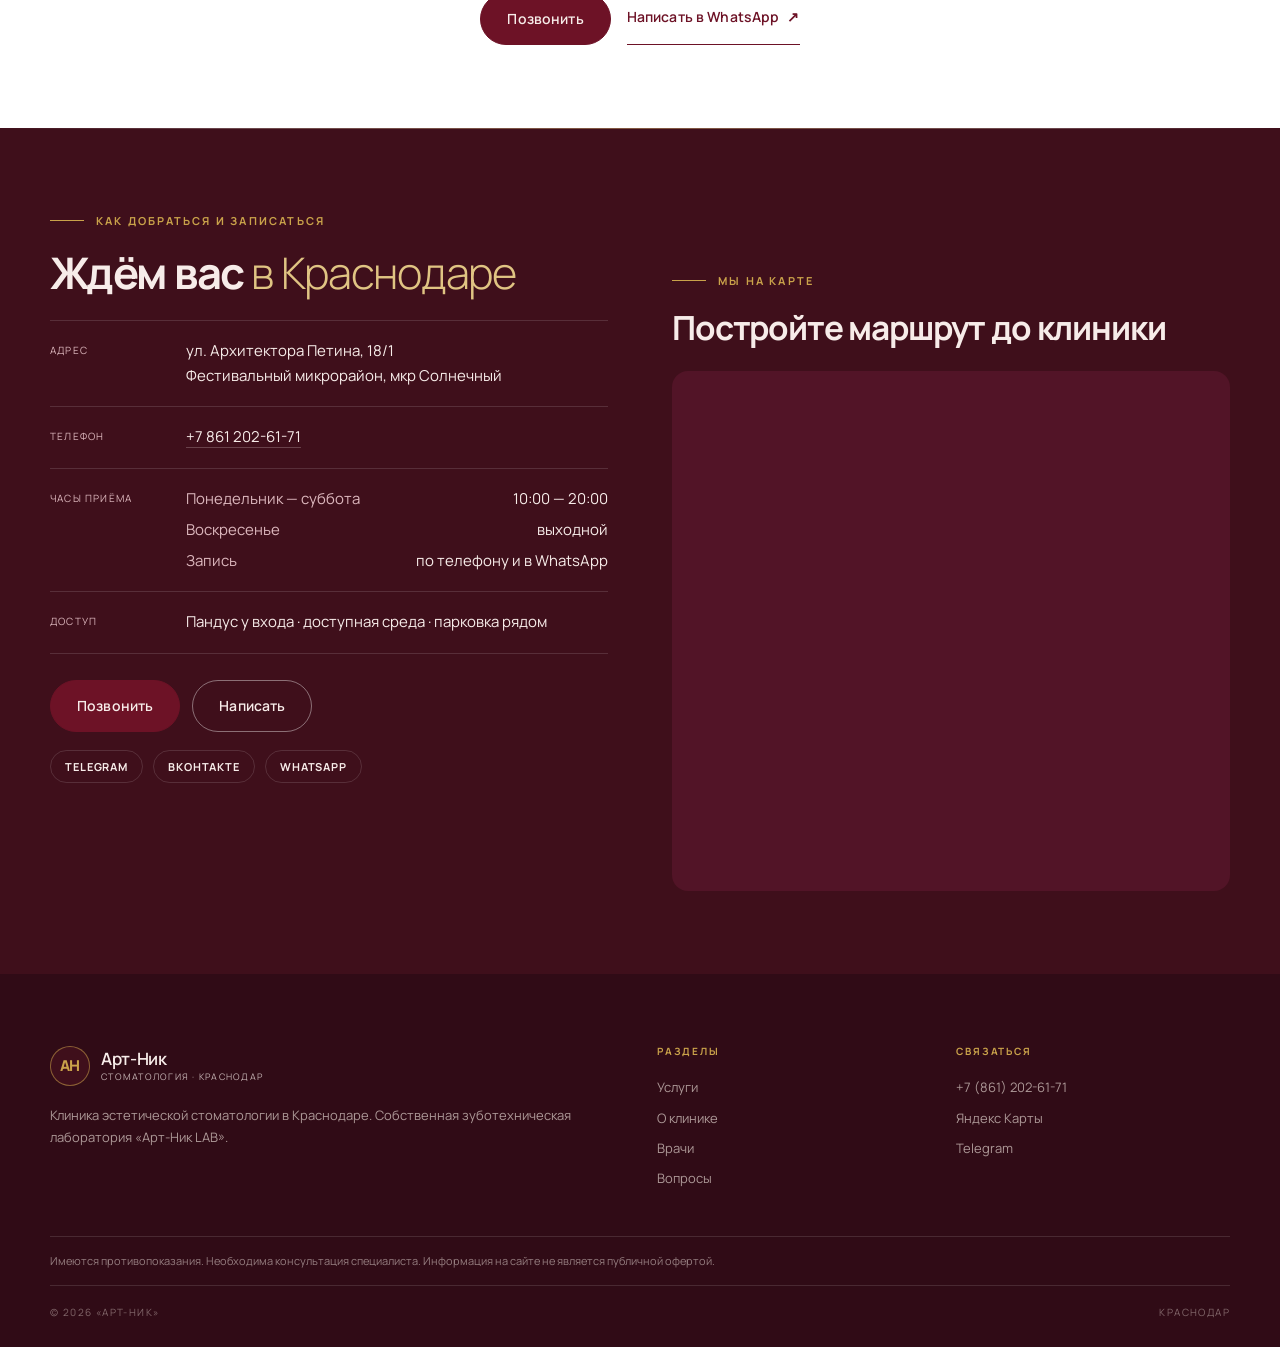
==== commit c5093428: "Уточнена композиция первого экрана" ====
--- a/index.html
+++ b/index.html
@@ -46,7 +46,7 @@
         <a href="#faq">Вопросы</a>
         <a href="#contacts">Контакты</a>
       </nav>
-      <a class="hdr__call" href="tel:+78612026171">+7 861 202-61-71</a>
+      <a class="hdr__call" href="tel:+78612026171" aria-label="Записаться по телефону +7 861 202-61-71"><small>Записаться</small><span>+7 861 202-61-71</span></a>
     </div>
   </header>
 
@@ -57,21 +57,16 @@
         <div class="hero__copy">
           <p class="eyebrow">Краснодар · клиника эстетической стоматологии</p>
           <h1>Лечим зубы<br><strong>и создаём улыбки</strong><br>по единому плану</h1>
-          <p class="hero__lead">Терапия, ортодонтия, хирургия, имплантация и протезирование в одной клинике на улице Архитектора Петина, 18/1.</p>
+          <p class="hero__lead">Терапия, ортодонтия, хирургия, имплантация и протезирование — в одной клинике и по единому плану.</p>
           <div class="hero__actions">
             <a class="btn" href="#contacts">Записаться на консультацию</a>
-            <a class="btn btn--line" href="services.html">Смотреть услуги <span aria-hidden="true">→</span></a>
-          </div>
-          <ul class="hero__benefits">
-            <li><svg viewBox="0 0 48 48" aria-hidden="true"><path d="M15 5c-6 0-10 6-10 13 0 6 3 8 4 14 1 5 2 11 6 11 5 0 2-12 9-12s4 12 9 12c4 0 5-6 6-11 1-6 4-8 4-14 0-7-4-13-10-13-4 0-6 2-9 2s-5-2-9-2Z"/><path d="m28 18 4 4 8-9"/></svg><span>Своя зуботехническая лаборатория</span></li>
-            <li><svg viewBox="0 0 48 48" aria-hidden="true"><path d="M8 12h32v30H8zM8 20h32M16 6v10M32 6v10M15 27h4m5 0h4m5 0h2M15 34h4m5 0h4"/></svg><span>Рассрочка<br>до 12 месяцев</span></li>
-            <li><svg viewBox="0 0 48 48" aria-hidden="true"><path d="m24 5 5.8 11.8 13 1.9-9.4 9.2 2.2 13L24 34.7 12.4 41l2.2-13-9.4-9.2 13-1.9Z"/></svg><span>«Хорошее место»<br>4 года подряд</span></li>
-          </ul>
+            <a class="btn btn--line" href="services.html">Все услуги <span aria-hidden="true">→</span></a>
+          </div>
         </div>
         <div class="hero__facts" aria-label="Коротко о клинике">
-          <div class="fact"><b>с 2016 года</b><span>работаем для вашей улыбки</span></div>
-          <div class="fact"><b>7</b><span>врачей-экспертов в штате</span></div>
-          <div class="fact"><b>4 года подряд</b><span>премия «Хорошее место»</span></div>
+          <div class="fact"><b>с 2016 года</b><span>собственная зуботехническая лаборатория</span></div>
+          <div class="fact"><b>7 врачей</b><span>терапия, ортодонтия, хирургия, имплантация</span></div>
+          <div class="fact"><b>4 года подряд</b><span>«Хорошее место» на Яндекс Картах</span></div>
           <div class="fact"><b>до 12 месяцев</b><span>рассрочка на лечение</span></div>
         </div>
       </div>
--- a/styles.css
+++ b/styles.css
@@ -125,32 +125,28 @@
 .nav a { position: relative; padding: 6px 0; }
 .nav a::after { content: ""; position: absolute; left: 0; right: 100%; bottom: 0; height: 1px; background: currentColor; transition: right .25s var(--ease); }
 .nav a:hover::after { right: 0; }
-.hdr__call { padding: 13px 20px; border-radius: 999px; background: var(--peach); color: #fff; font: 600 14px/1 Manrope, sans-serif; white-space: nowrap; transition: background .2s, transform .2s; }
+.hdr__call { display: grid; gap: 2px; padding: 8px 17px; border-radius: 999px; background: var(--peach); color: #fff; font: 600 13px/1 Manrope, sans-serif; white-space: nowrap; transition: background .2s, transform .2s; }
+.hdr__call small { font-size: 8px; font-weight: 500; letter-spacing: .06em; opacity: .72; }
 .hdr__call:hover { background: var(--peach-glow); transform: translateY(-1px); }
 .hdr__cta { min-height: 42px; padding: 0 20px; font-size: 13px; }
 .nav-toggle { display: none; width: 42px; height: 42px; border: 0; background: none; color: currentColor; padding: 10px; cursor: pointer; }
 .nav-toggle span { display: block; height: 1.5px; background: currentColor; margin: 6px 0; transition: transform .2s, opacity .2s; border-radius: 2px; }
 
 /* ---------- Первый экран ---------- */
-.hero { position: relative; min-height: calc(100svh - var(--hdr-h)); overflow: hidden; background: #f7f4f2; color: var(--on-light); }
-.hero__backdrop { position: absolute; inset: 0; width: 100%; height: 100%; max-width: none; object-fit: cover; object-position: 57% center; }
-.hero::after { content: ""; position: absolute; inset: 0; background: linear-gradient(90deg, rgba(255,255,255,.99) 0%, rgba(255,255,255,.97) 29%, rgba(255,255,255,.76) 43%, rgba(255,255,255,.08) 65%, transparent 100%); }
-.hero__inner { position: relative; z-index: 1; width: var(--shell); min-height: calc(100svh - var(--hdr-h)); margin-inline: auto; padding: clamp(62px, 8vh, 104px) 0 132px; display: flex; align-items: flex-start; }
-.hero__copy { width: min(650px, 54%); }
-.hero h1 { max-width: 14ch; margin-bottom: 24px; color: var(--on-light); font-size: clamp(42px, 5vw, 76px); font-weight: 400; line-height: 1.03; letter-spacing: -.052em; }
+.hero { position: relative; height: clamp(720px, calc(100svh - var(--hdr-h)), 780px); overflow: visible; background: #f7f4f2; color: var(--on-light); }
+.hero__backdrop { position: absolute; top: 0; bottom: 0; left: -8%; width: 112%; height: 100%; max-width: none; object-fit: cover; object-position: 44% 42%; filter: brightness(.9) contrast(1.07) saturate(1.03); }
+.hero::after { content: ""; position: absolute; inset: 0; background: linear-gradient(90deg, rgba(255,255,255,.99) 0%, rgba(255,255,255,.97) 29%, rgba(255,255,255,.64) 38%, rgba(255,255,255,0) 45%, rgba(255,255,255,0) 100%); }
+.hero__inner { position: relative; z-index: 1; width: var(--shell); height: 100%; margin-inline: auto; padding: clamp(58px, 7vh, 76px) 0 100px; display: flex; align-items: flex-start; }
+.hero__copy { width: min(620px, 50%); }
+.hero h1 { max-width: 620px; margin-bottom: 22px; color: var(--on-light); font-size: clamp(48px, 4.45vw, 68px); font-weight: 400; line-height: 1; letter-spacing: -.052em; }
 .hero h1 strong { color: var(--peach); font-weight: 600; }
 .hero__lead { max-width: 43ch; color: var(--ash); font-size: clamp(16px, 1.25vw, 19px); line-height: 1.58; }
-.hero__actions { display: flex; flex-wrap: wrap; align-items: center; gap: 18px; margin-top: 34px; }
-.hero__benefits { display: grid; grid-template-columns: repeat(3, 1fr); width: min(610px, 100%); margin: 42px 0 0; padding: 0; list-style: none; }
-.hero__benefits li { min-width: 0; padding: 0 22px; border-right: 1px solid rgba(109,18,38,.16); text-align: center; font-size: 11px; font-weight: 600; line-height: 1.5; text-transform: uppercase; }
-.hero__benefits li:first-child { padding-left: 0; }
-.hero__benefits li:last-child { padding-right: 0; border-right: 0; }
-.hero__benefits svg { width: 42px; height: 42px; margin: 0 auto 12px; fill: none; stroke: var(--gold-ink); stroke-width: 1.5; stroke-linecap: round; stroke-linejoin: round; }
-.hero__facts { position: absolute; left: 0; bottom: 24px; width: min(800px, 72%); display: grid; grid-template-columns: repeat(4, 1fr); padding: 20px 14px; border: 1px solid rgba(109,18,38,.08); border-radius: 18px; background: rgba(255,255,255,.91); box-shadow: 0 18px 50px rgba(63,15,27,.08); backdrop-filter: blur(12px); }
-.hero__facts .fact { min-width: 0; padding: 0 22px; border-right: 1px solid var(--marble); }
+.hero__actions { display: flex; flex-wrap: wrap; align-items: center; gap: 18px; margin-top: 30px; }
+.hero__facts { position: absolute; left: 0; bottom: -30px; width: min(770px, 68%); min-height: 116px; display: grid; grid-template-columns: repeat(4, 1fr); align-items: center; padding: 14px 10px; border: 1px solid rgba(109,18,38,.1); border-radius: 16px; background: rgba(255,252,250,.96); backdrop-filter: blur(10px); }
+.hero__facts .fact { min-width: 0; padding: 0 18px; border-right: 1px solid var(--marble); }
 .hero__facts .fact:last-child { border-right: 0; }
-.hero__facts .fact b { display: block; color: var(--peach); font-size: clamp(17px, 1.7vw, 24px); font-weight: 600; letter-spacing: -.035em; line-height: 1.15; }
-.hero__facts .fact span { display: block; margin-top: 7px; color: var(--ash); font-size: 11px; line-height: 1.4; }
+.hero__facts .fact b { display: block; color: var(--peach); font-size: clamp(16px, 1.45vw, 21px); font-weight: 600; letter-spacing: -.035em; line-height: 1.15; }
+.hero__facts .fact span { display: block; margin-top: 6px; color: var(--ash); font-size: 10.5px; line-height: 1.35; }
 
 /* ---------- Поверхности ---------- */
 .section { padding-block: var(--sp); }
@@ -183,7 +179,7 @@
 .fact span { display: block; margin-top: 8px; font-size: 12.5px; line-height: 1.5; color: var(--ash); }
 
 /* ---------- Направления (карусель карточек) ---------- */
-.dirs { padding-block: var(--sp); }
+.dirs { padding: calc(var(--sp) + 30px) 0 var(--sp); }
 .proc__track {
   display: flex; gap: 16px; overflow-x: auto; scroll-snap-type: x mandatory;
   overscroll-behavior-inline: contain; scrollbar-width: none;
@@ -433,10 +429,10 @@
   .nav-toggle[aria-expanded="true"] span:nth-child(3) { transform: translateY(-7.5px) rotate(-45deg); }
   .hdr__call { display: none; }
   .about__grid, .why__grid, .faq__grid, .promo__grid, .contacts__grid, .page-hero__grid, .feature__grid { grid-template-columns: 1fr; gap: 40px; }
-  .hero__backdrop { object-position: 62% center; }
-  .hero::after { background: linear-gradient(90deg, rgba(255,255,255,.99) 0%, rgba(255,255,255,.94) 48%, rgba(255,255,255,.3) 82%, rgba(255,255,255,.08)); }
+  .hero__backdrop { left: -6%; width: 108%; object-position: 46% 42%; }
+  .hero::after { background: linear-gradient(90deg, rgba(255,255,255,.99) 0%, rgba(255,255,255,.95) 45%, rgba(255,255,255,.2) 72%, transparent 90%); }
   .hero__inner { padding-top: 58px; }
-  .hero__copy { width: min(610px, 72%); }
+  .hero__copy { width: min(600px, 66%); }
   .hero h1 { max-width: 15ch; }
   .hero__facts { width: 100%; }
   .team__grid, .svc__grid { grid-template-columns: repeat(2, minmax(0, 1fr)); }
@@ -451,8 +447,8 @@
 }
 @media (max-width: 640px) {
   :root { --shell: calc(100% - 28px); }
-  .hero { min-height: auto; padding-top: 250px; }
-  .hero__backdrop { height: 300px; object-position: 56% 38%; }
+  .hero { height: auto; min-height: auto; padding-top: 250px; }
+  .hero__backdrop { left: 0; width: 100%; height: 300px; object-position: 56% 38%; filter: brightness(.94) contrast(1.04); }
   .hero::after { background: linear-gradient(180deg, rgba(255,255,255,0) 80px, rgba(255,255,255,.2) 160px, #fff 300px); }
   .hero__inner { min-height: 0; padding: 30px 0 22px; display: block; }
   .hero__copy { width: 100%; }
@@ -460,13 +456,11 @@
   .hero h1 { max-width: 100%; margin-bottom: 18px; font-size: clamp(34px, 10vw, 46px); }
   .hero__actions { flex-direction: column; align-items: stretch; max-width: 360px; }
   .hero__actions .btn { width: 100%; }
-  .hero__benefits { margin-top: 30px; }
-  .hero__benefits li { padding: 0 8px; font-size: 9px; }
-  .hero__benefits svg { width: 34px; height: 34px; }
   .hero__facts { position: static; width: 100%; margin-top: 28px; grid-template-columns: 1fr 1fr; border-radius: 14px; }
   .hero__facts .fact { padding: 15px; }
   .hero__facts .fact:nth-child(2n) { border-right: 0; }
   .hero__facts .fact:nth-child(-n+2) { border-bottom: 1px solid var(--marble); }
+  .dirs { padding-block: var(--sp); }
   .facts__grid, .why__grid, .team__grid, .consult__list, .svc__grid { grid-template-columns: 1fr; }
   .fact { border-right: 0; border-bottom: 1px solid var(--marble); }
   .fact:last-child { border-bottom: 0; }
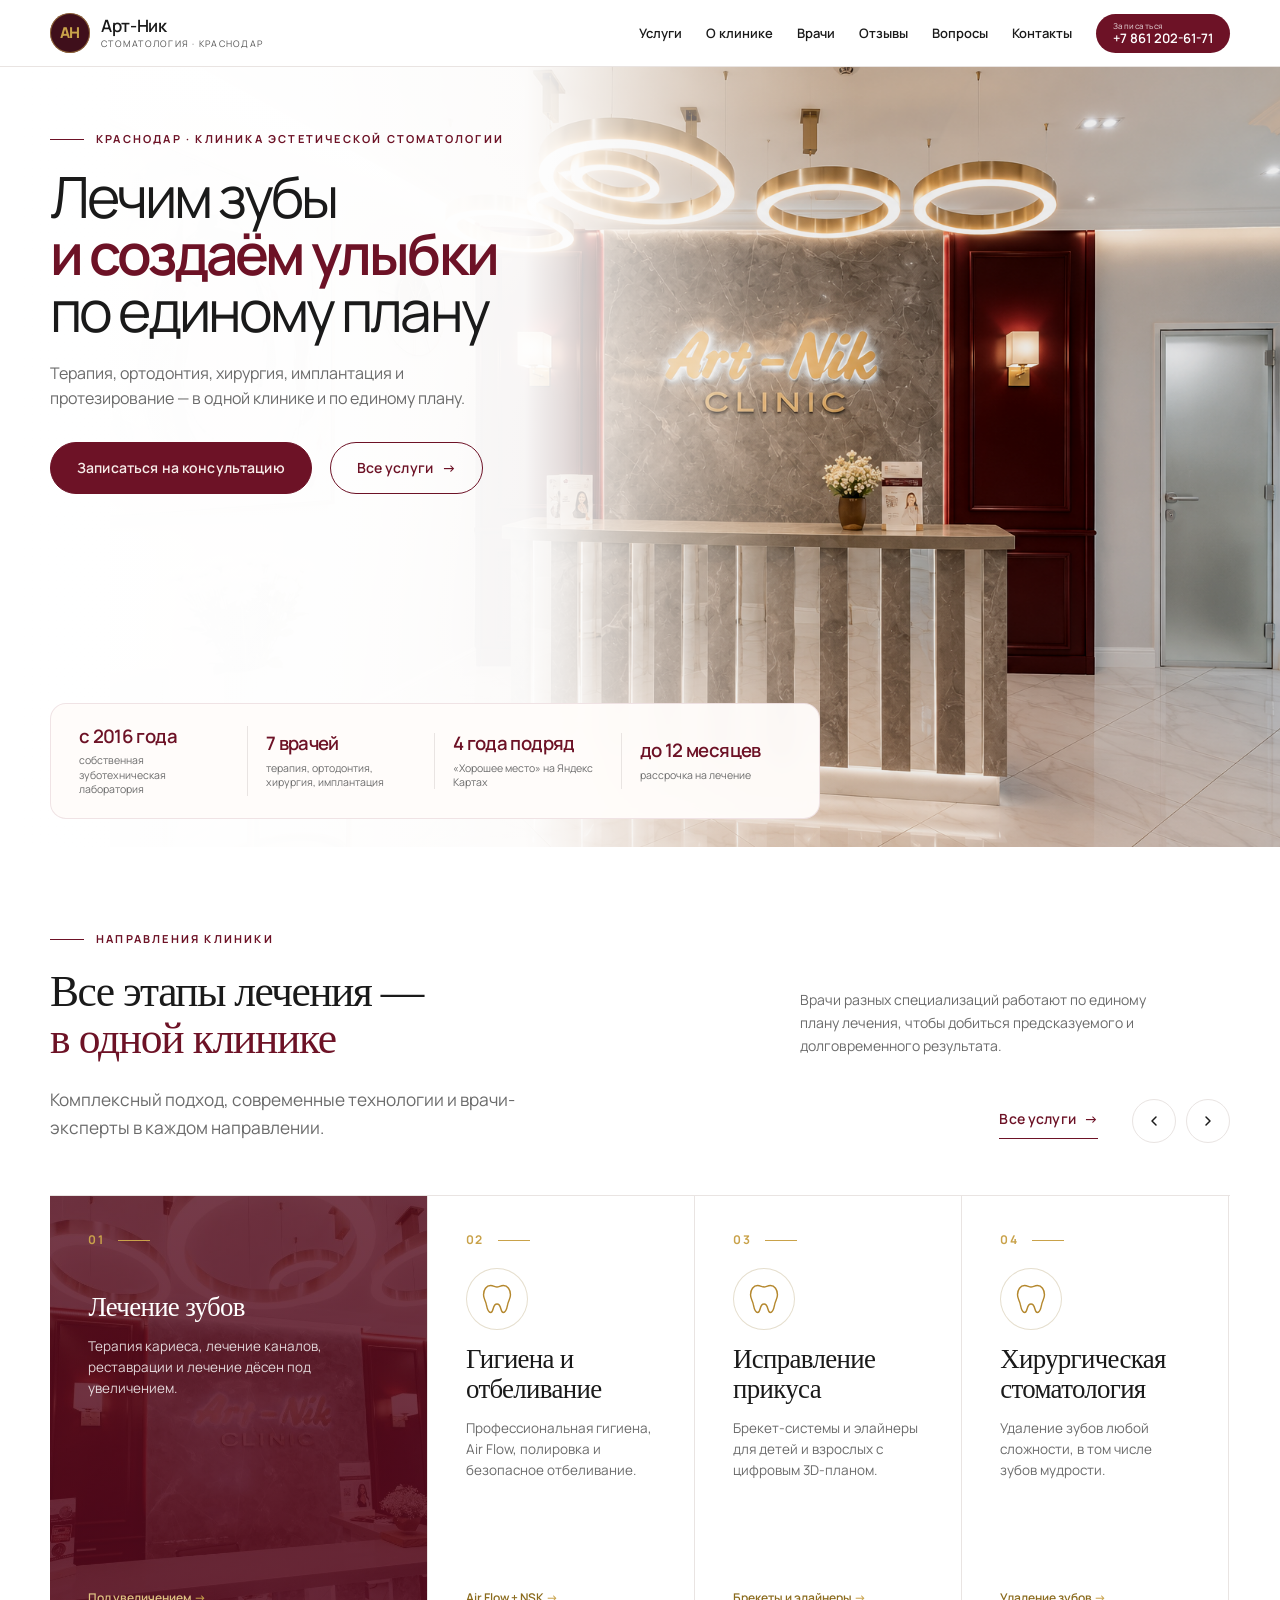
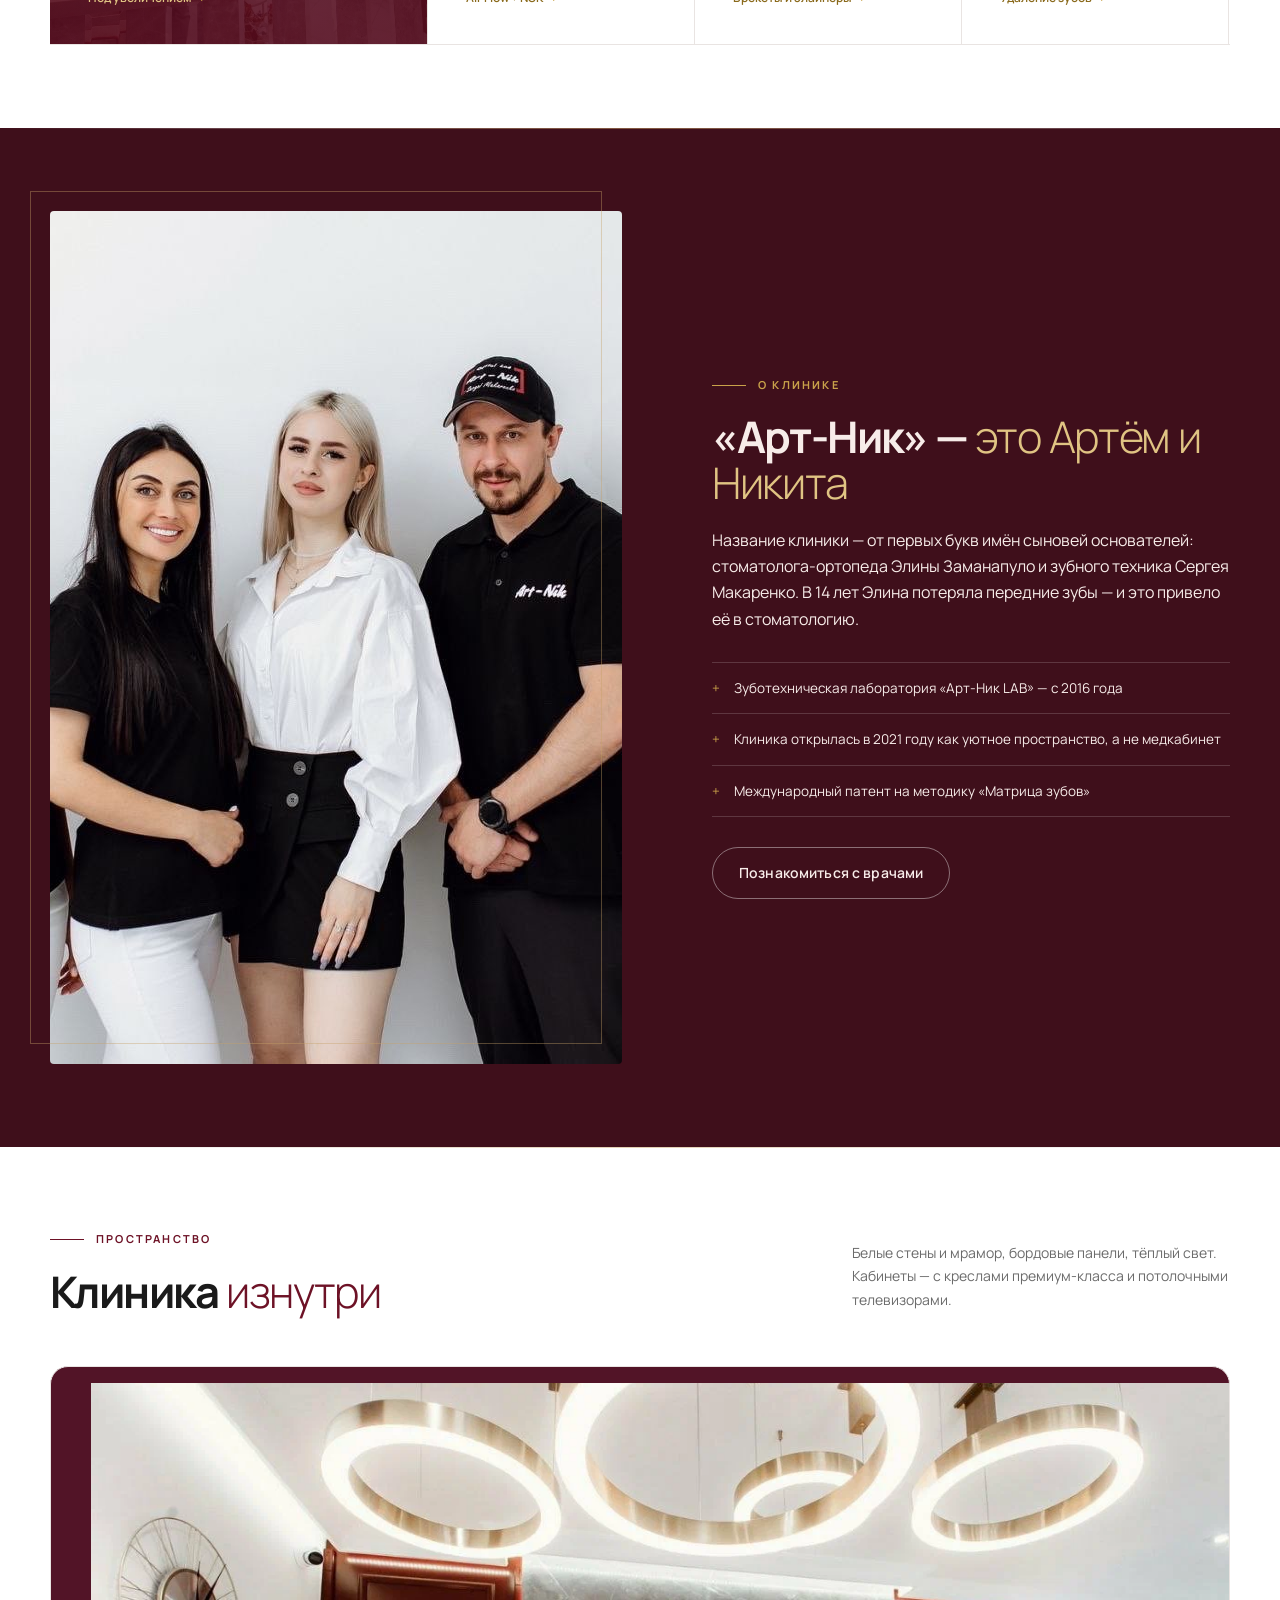
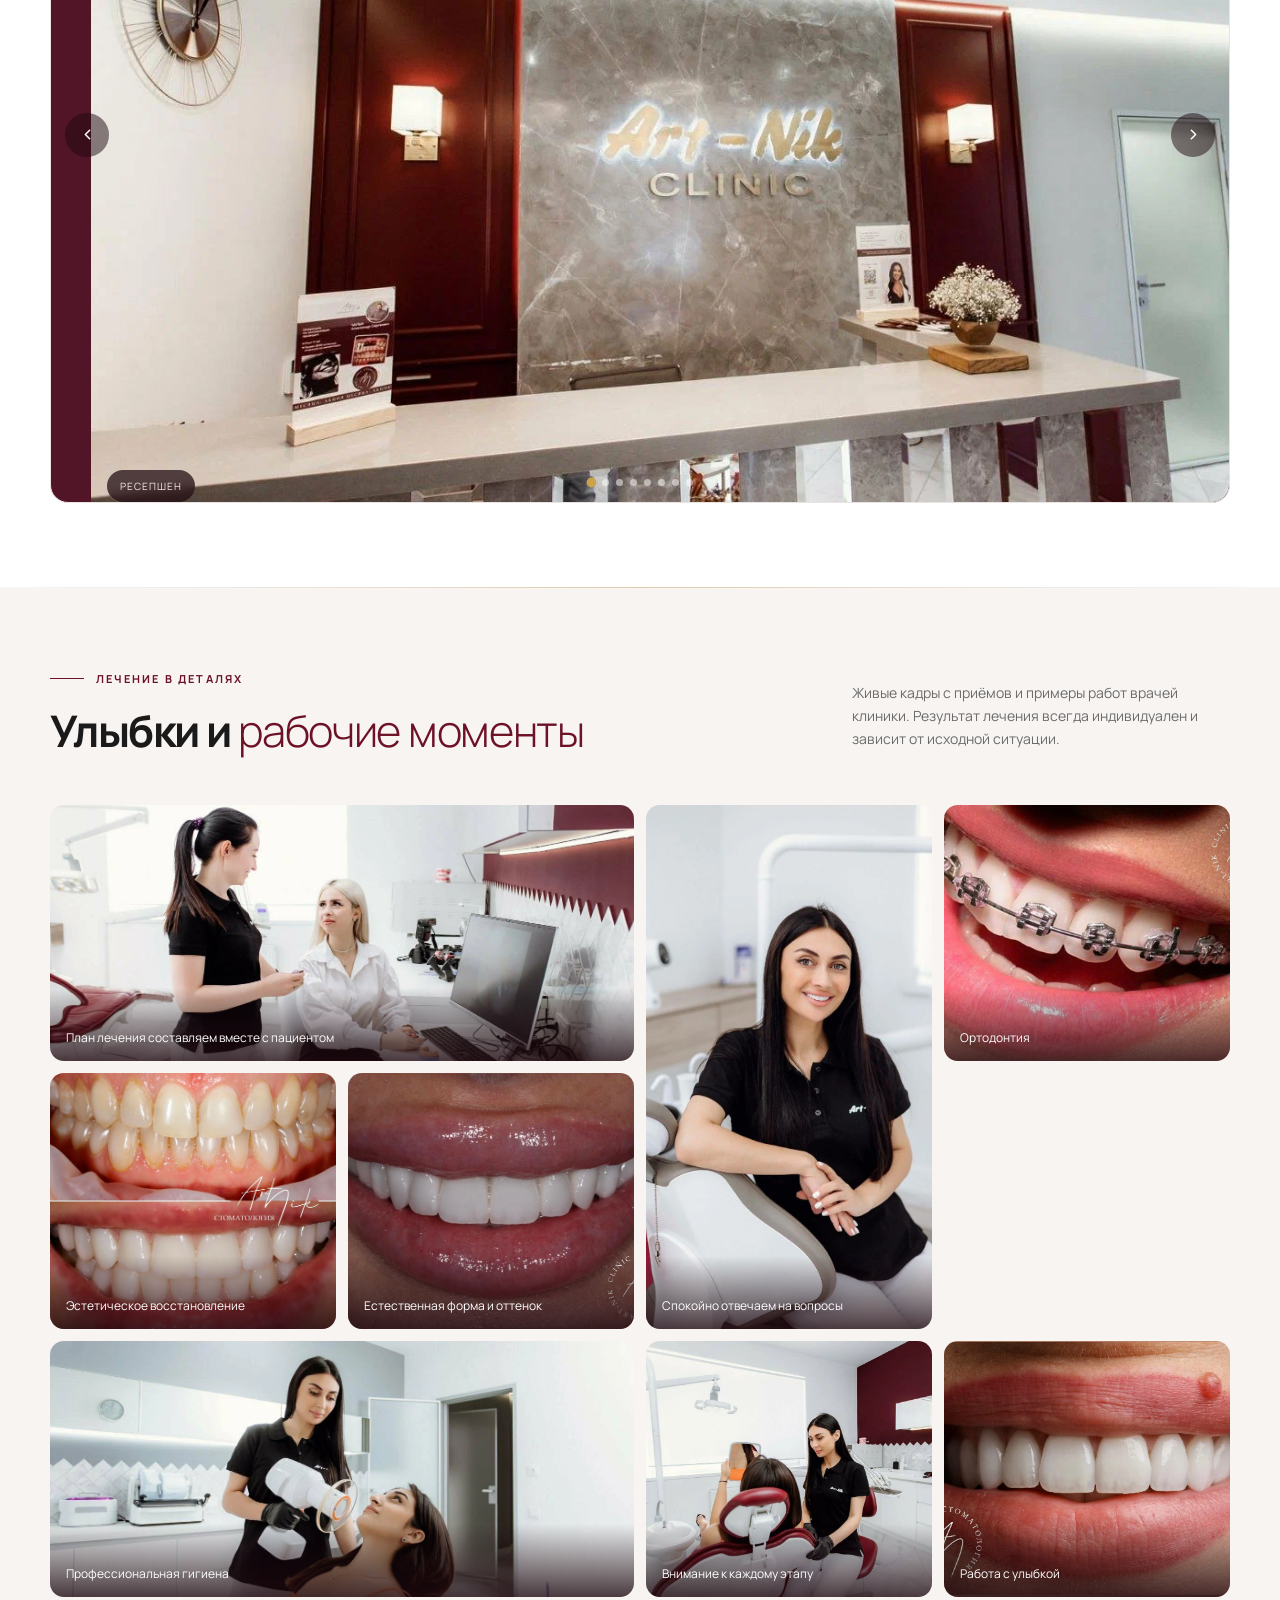
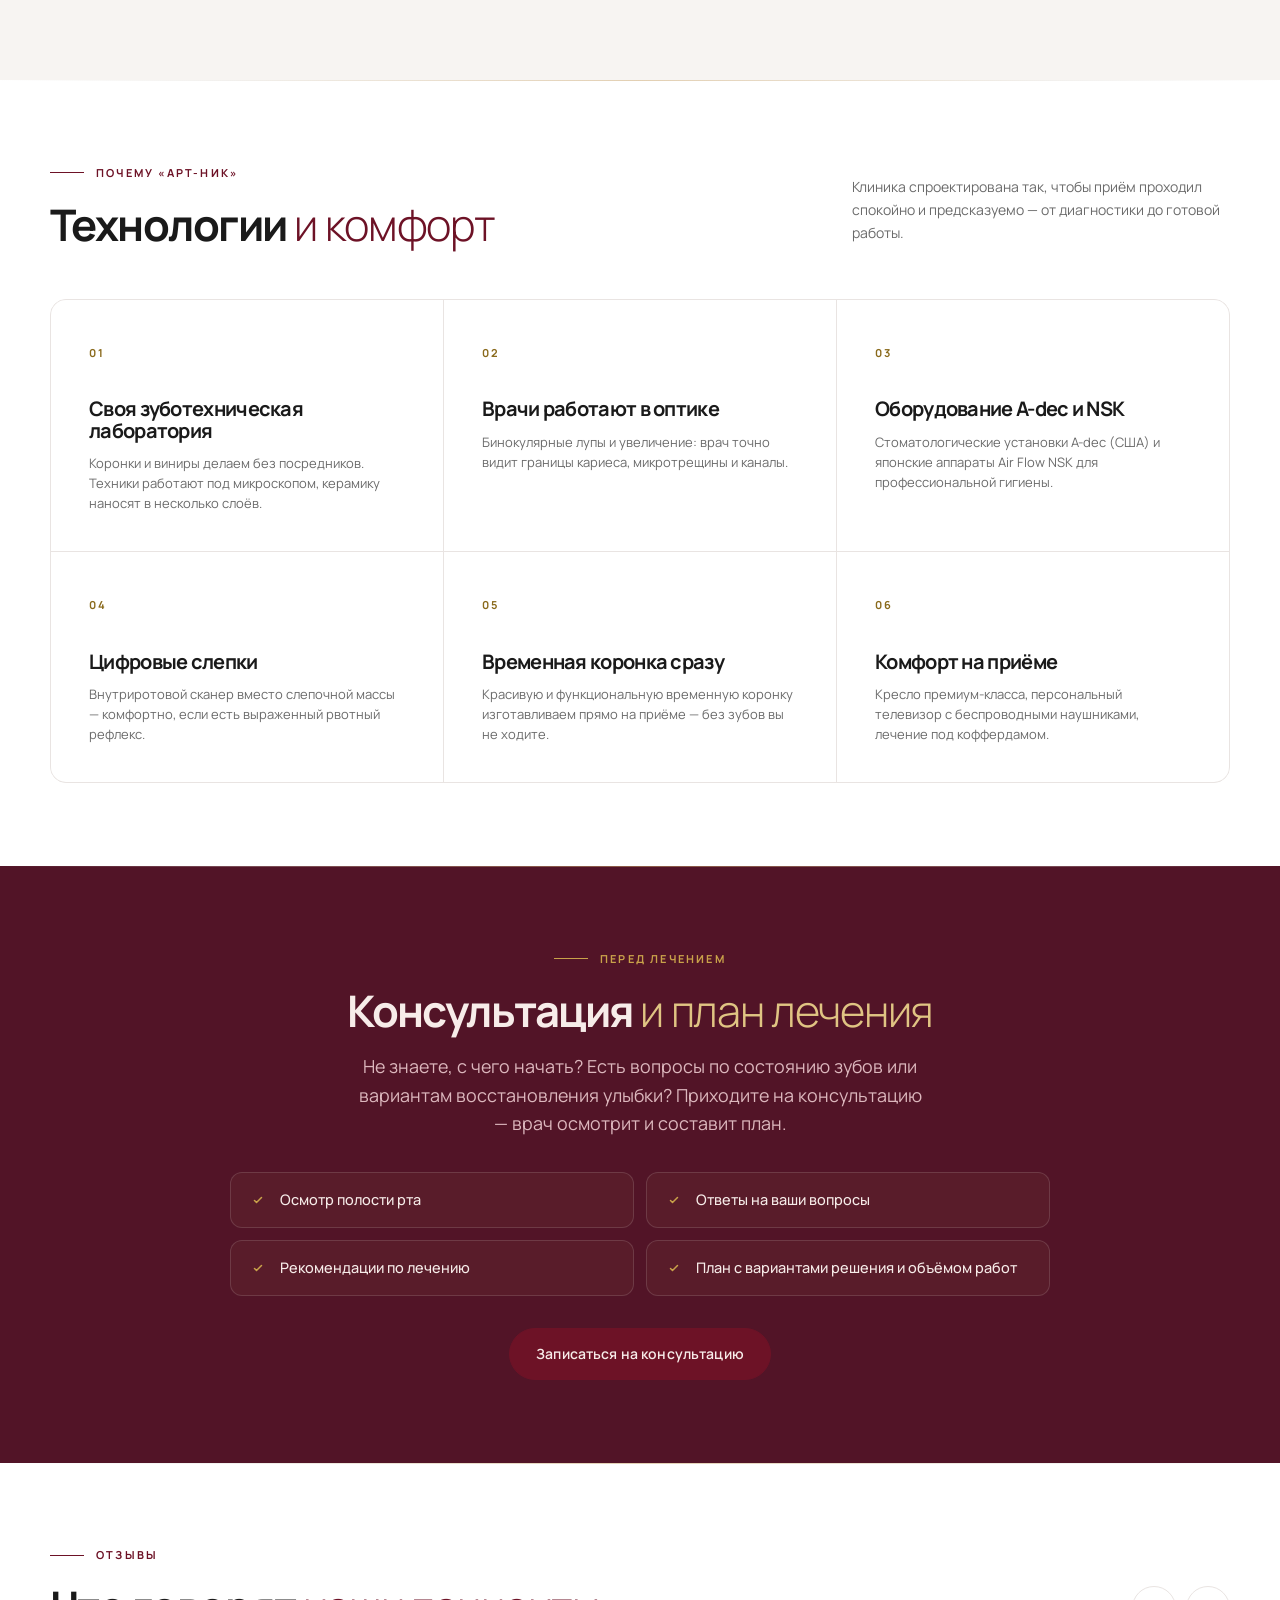
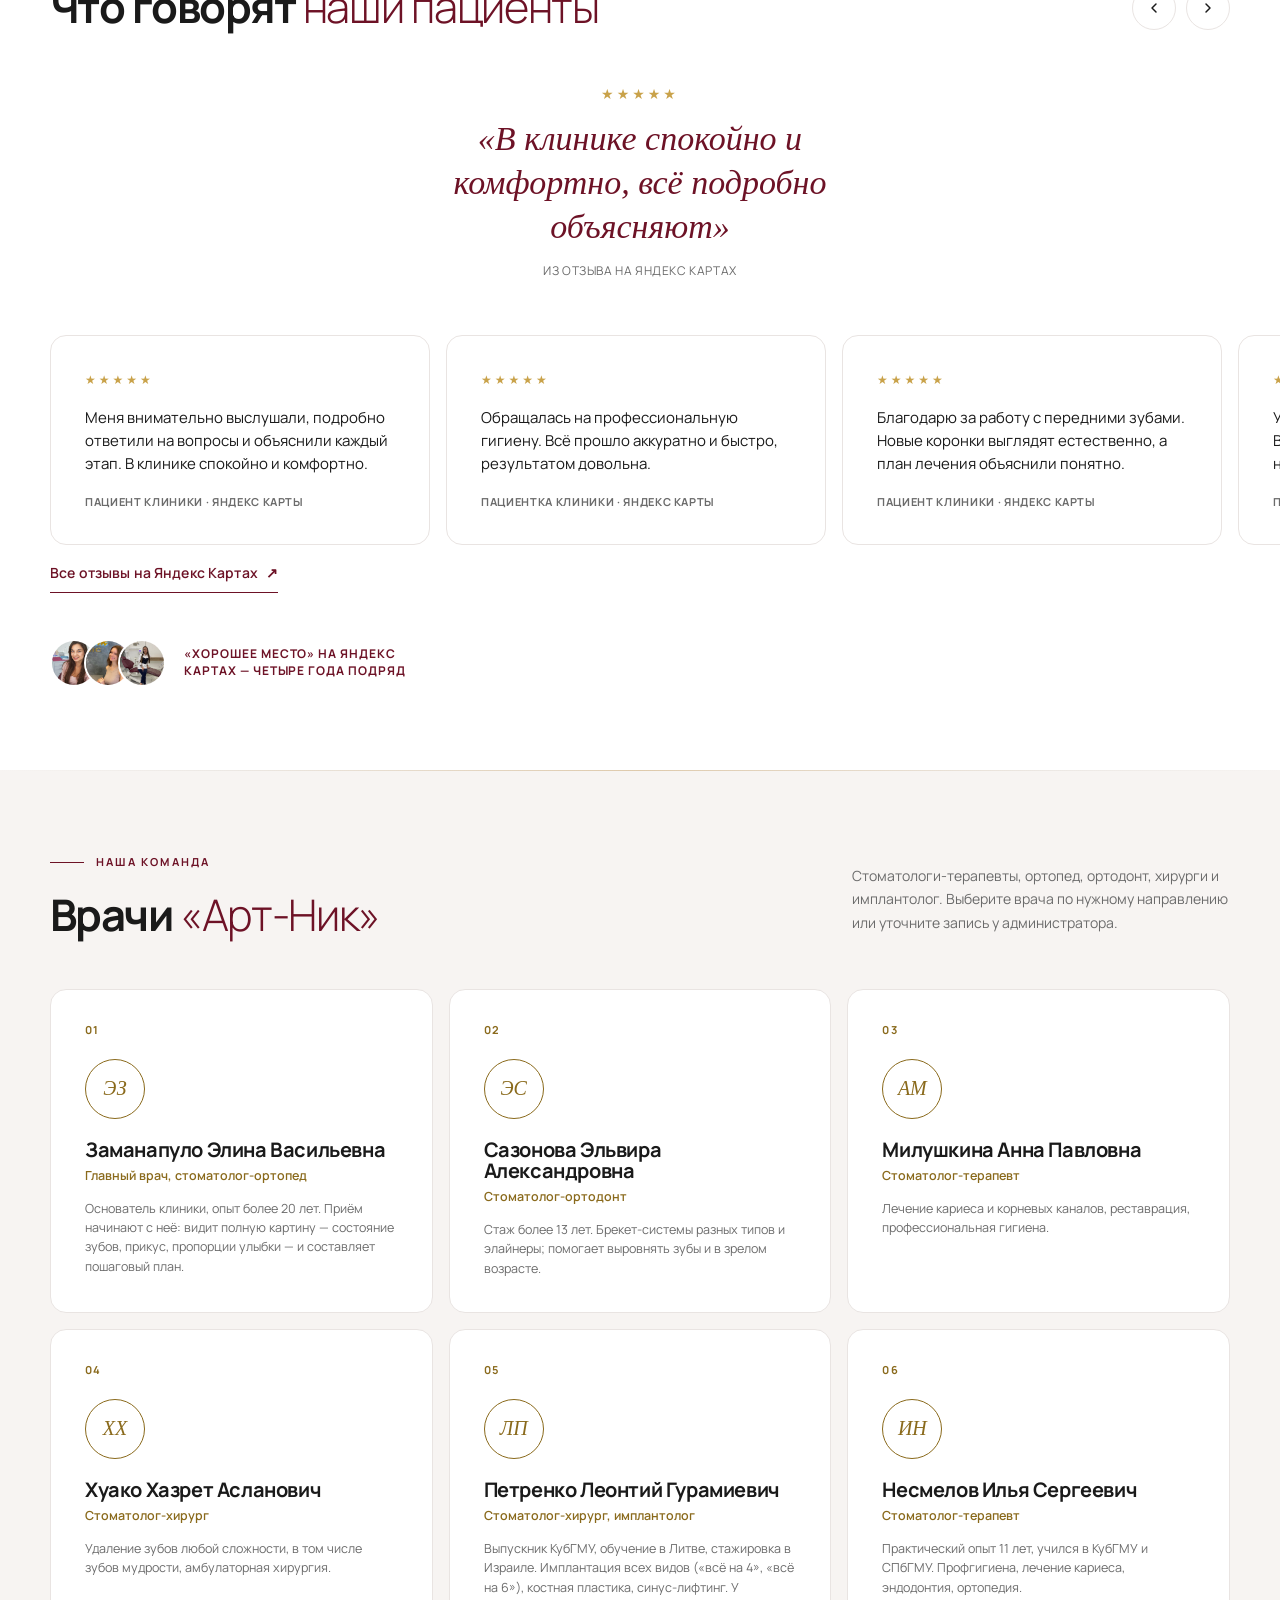
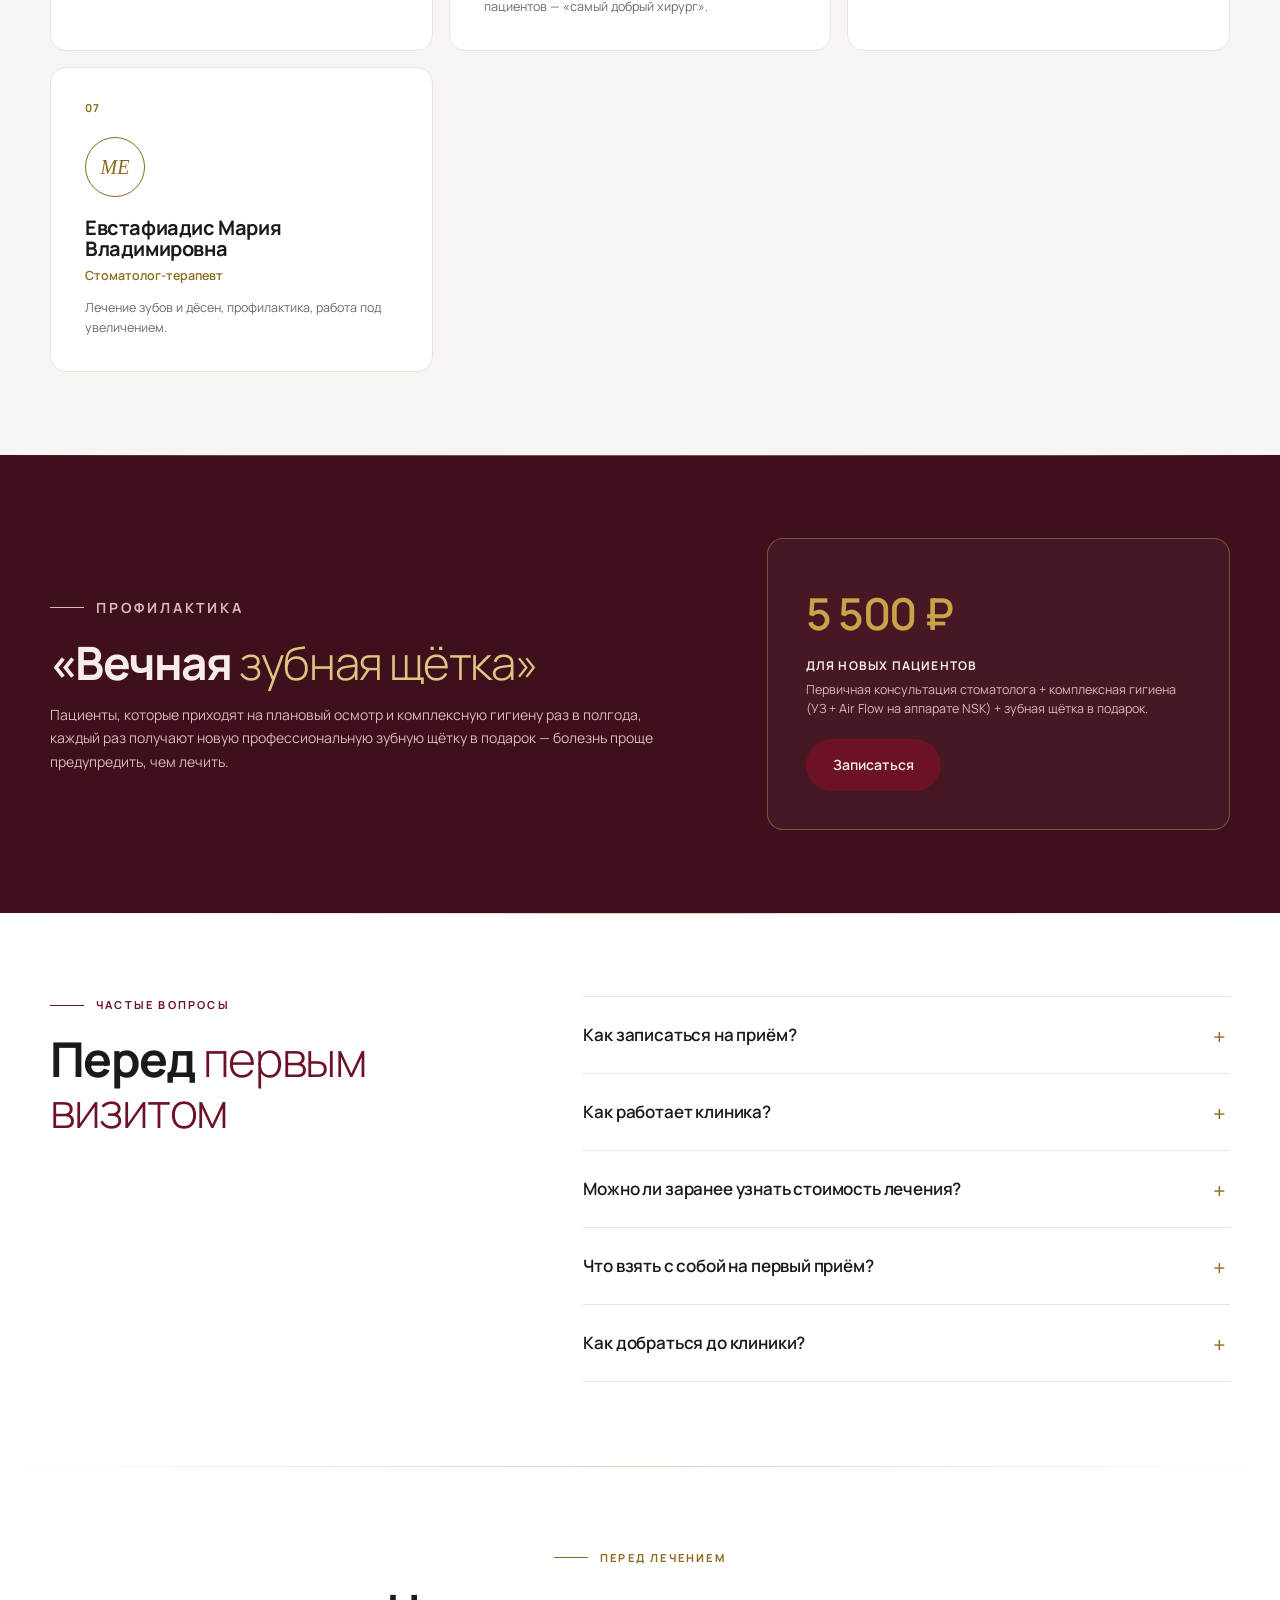
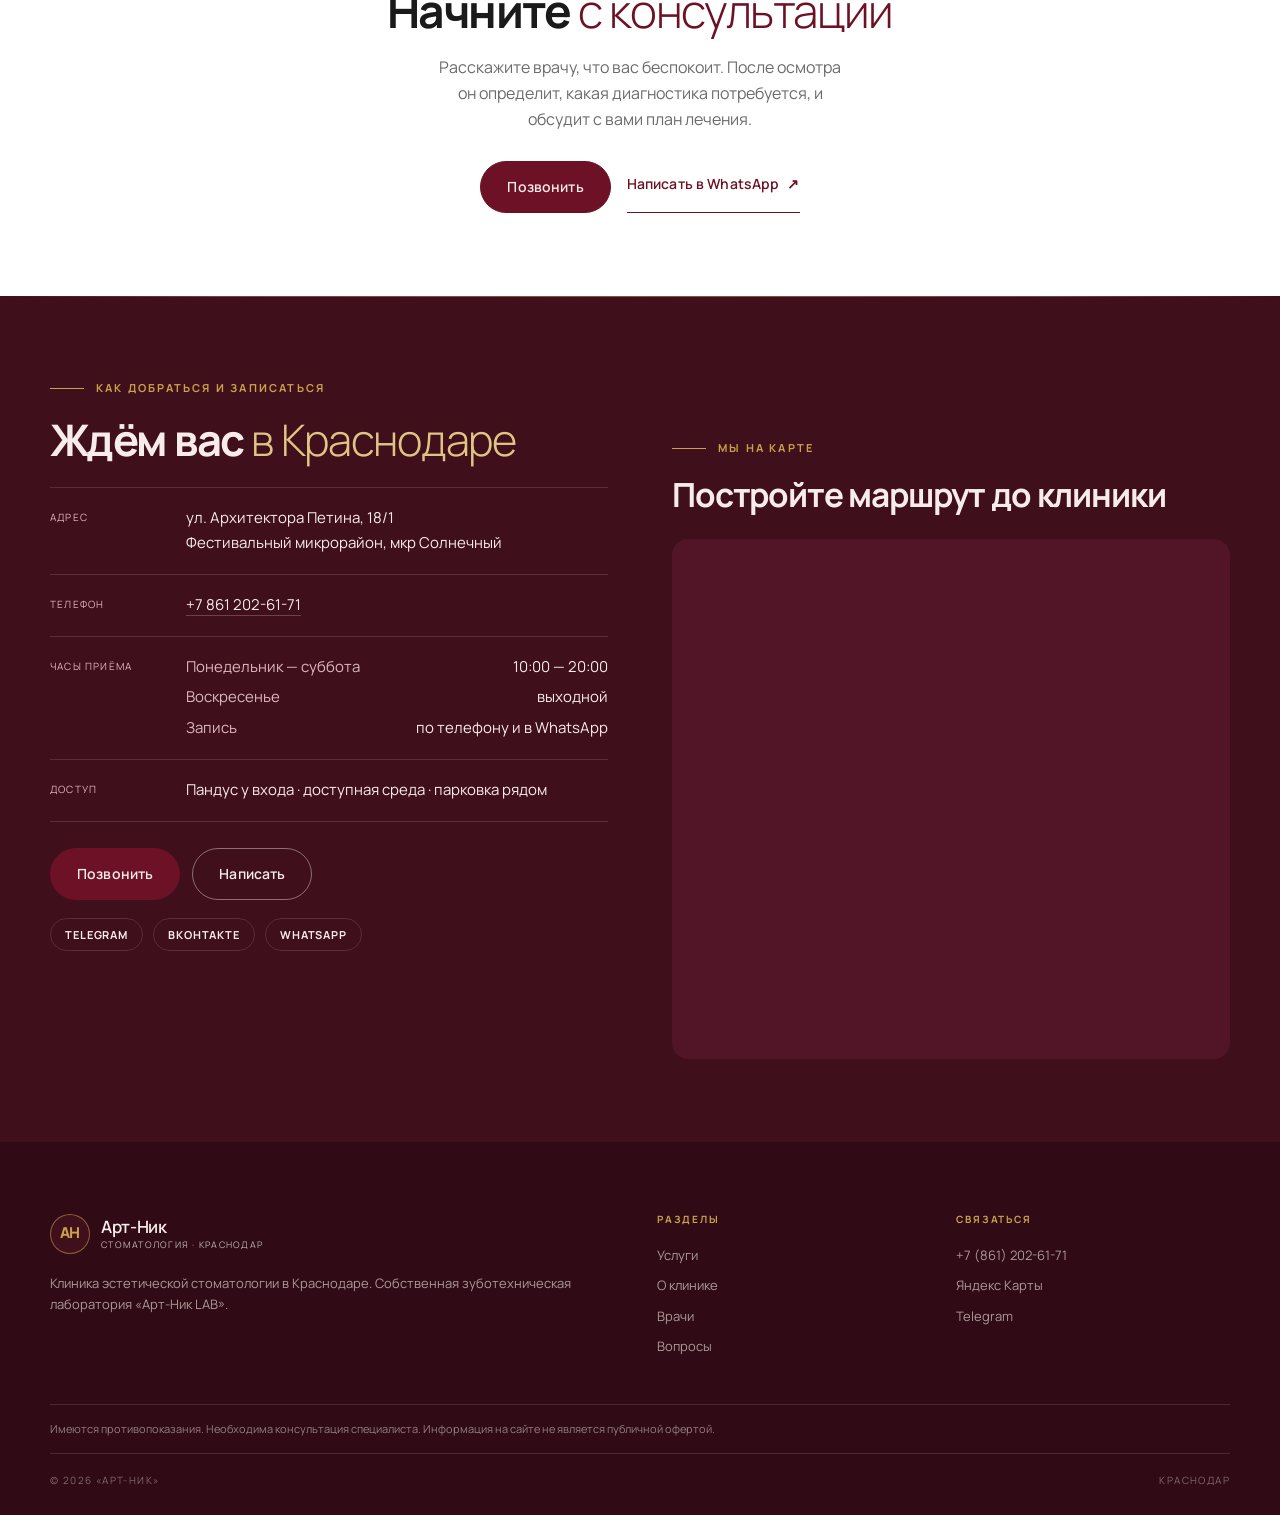
==== commit 41876a4c: "Блок направлений оформлен по референсу" ====
--- a/index.html
+++ b/index.html
@@ -72,32 +72,35 @@
       </div>
     </section>
 
-    <section class="dirs section surf surf--paper" id="directions">
-      <div class="shell">
-        <div class="head">
-          <div>
+    <section class="dirs section surf surf--paper" id="directions" data-strip>
+      <div class="shell">
+        <div class="head dirs__head">
+          <div class="dirs__heading">
             <p class="eyebrow">Направления клиники</p>
-            <h2 class="h2">От профилактики <em>до восстановления</em> зубного ряда</h2>
-          </div>
-          <p class="head__lead">Лечение, ортодонтия, хирургия, имплантация, протезирование и эстетическая стоматология. Для диагностики проводим рентгенографию.</p>
-        </div>
-        <div class="proc" data-strip>
+            <h2 class="h2">Все этапы лечения — <em>в одной клинике</em></h2>
+            <p class="dirs__summary">Комплексный подход, современные технологии и врачи-эксперты в каждом направлении.</p>
+          </div>
+          <div class="dirs__aside">
+            <p class="head__lead">Врачи разных специализаций работают по единому плану лечения, чтобы добиться предсказуемого и долговременного результата.</p>
+            <div class="dirs__controls">
+              <a class="link" href="services.html">Все услуги <span>→</span></a>
+              <span class="rev-nav">
+                <button type="button" data-prev aria-label="Предыдущие направления"><svg viewBox="0 0 24 24" fill="none" stroke="currentColor" stroke-width="2.2" stroke-linecap="round" stroke-linejoin="round"><path d="M15 6l-6 6 6 6"/></svg></button>
+                <button type="button" data-next aria-label="Следующие направления"><svg viewBox="0 0 24 24" fill="none" stroke="currentColor" stroke-width="2.2" stroke-linecap="round" stroke-linejoin="round"><path d="M9 6l6 6-6 6"/></svg></button>
+              </span>
+            </div>
+          </div>
+        </div>
+        <div class="proc">
           <div class="proc__track js-track" tabindex="0" aria-label="Направления клиники">
-            <a class="proc__card" href="services.html"><span class="proc__num">01</span><h3 class="proc__name">Лечение зубов</h3><p class="proc__text">Кариес, пломбирование, эндодонтия под увеличением, лечение дёсен и периодонтита.</p><span class="proc__more">Смотреть услуги</span></a>
-            <a class="proc__card" href="services.html"><span class="proc__num">02</span><h3 class="proc__name">Гигиена и отбеливание</h3><p class="proc__text">Ультразвук + Air Flow на аппарате NSK, полировка, фторирование. Отбеливание Opalescence.</p><span class="proc__more">Смотреть услуги</span></a>
-            <a class="proc__card" href="services.html"><span class="proc__num">03</span><h3 class="proc__name">Исправление прикуса</h3><p class="proc__text">Консультация ортодонта, брекет-системы разных типов и элайнеры с цифровым 3D-планом.</p><span class="proc__more">Смотреть услуги</span></a>
-            <a class="proc__card" href="services.html"><span class="proc__num">04</span><h3 class="proc__name">Хирургическая стоматология</h3><p class="proc__text">Удаление зубов любой сложности, в том числе зубов мудрости. Пластика десны.</p><span class="proc__more">Смотреть услуги</span></a>
-            <a class="proc__card" href="services.html"><span class="proc__num">05</span><h3 class="proc__name">Имплантация</h3><p class="proc__text">Имплантация всех видов — «всё на 4», «всё на 6». Костная пластика и синус-лифтинг.</p><span class="proc__more">Смотреть услуги</span></a>
-            <a class="proc__card" href="services.html"><span class="proc__num">06</span><h3 class="proc__name">Протезирование</h3><p class="proc__text">Циркониевые и металлокерамические коронки, виниры, восстановление разрушенных зубов.</p><span class="proc__more">Смотреть услуги</span></a>
-            <a class="proc__card" href="services.html"><span class="proc__num">07</span><h3 class="proc__name">Эстетическая стоматология</h3><p class="proc__text">Виниры и художественная реставрация, подбор формы и цвета зуба с прозрачным краем.</p><span class="proc__more">Смотреть услуги</span></a>
-            <a class="proc__card" href="services.html"><span class="proc__num">08</span><h3 class="proc__name">Диагностика</h3><p class="proc__text">Осмотр с фотопротоколом, рентгенография и 3D-снимки, первичная консультация с планом.</p><span class="proc__more">Смотреть услуги</span></a>
-          </div>
-          <div class="proc__foot">
-            <a class="link" href="services.html">Все услуги <span>↗</span></a>
-            <span class="rev-nav">
-              <button type="button" data-prev aria-label="Предыдущие"><svg viewBox="0 0 24 24" fill="none" stroke="currentColor" stroke-width="2.2" stroke-linecap="round" stroke-linejoin="round"><path d="M15 6l-6 6 6 6"/></svg></button>
-              <button type="button" data-next aria-label="Следующие"><svg viewBox="0 0 24 24" fill="none" stroke="currentColor" stroke-width="2.2" stroke-linecap="round" stroke-linejoin="round"><path d="M9 6l6 6-6 6"/></svg></button>
-            </span>
+            <a class="proc__card proc__card--featured" href="services.html"><span class="proc__num">01</span><span class="proc__icon" aria-hidden="true"></span><h3 class="proc__name">Лечение зубов</h3><p class="proc__text">Терапия кариеса, лечение каналов, реставрации и лечение дёсен под увеличением.</p><span class="proc__more">Под увеличением</span></a>
+            <a class="proc__card" href="services.html"><span class="proc__num">02</span><span class="proc__icon" aria-hidden="true"></span><h3 class="proc__name">Гигиена и отбеливание</h3><p class="proc__text">Профессиональная гигиена, Air Flow, полировка и безопасное отбеливание.</p><span class="proc__more">Air Flow + NSK</span></a>
+            <a class="proc__card" href="services.html"><span class="proc__num">03</span><span class="proc__icon proc__icon--braces" aria-hidden="true"></span><h3 class="proc__name">Исправление прикуса</h3><p class="proc__text">Брекет-системы и элайнеры для детей и взрослых с цифровым 3D-планом.</p><span class="proc__more">Брекеты и элайнеры</span></a>
+            <a class="proc__card" href="services.html"><span class="proc__num">04</span><span class="proc__icon proc__icon--surgery" aria-hidden="true"></span><h3 class="proc__name">Хирургическая стоматология</h3><p class="proc__text">Удаление зубов любой сложности, в том числе зубов мудрости.</p><span class="proc__more">Удаление зубов</span></a>
+            <a class="proc__card" href="services.html"><span class="proc__num">05</span><span class="proc__icon" aria-hidden="true"></span><h3 class="proc__name">Имплантация</h3><p class="proc__text">Одномоментная имплантация, «всё на 4» и «всё на 6», костная пластика.</p><span class="proc__more">Варианты имплантации</span></a>
+            <a class="proc__card" href="services.html"><span class="proc__num">06</span><span class="proc__icon" aria-hidden="true"></span><h3 class="proc__name">Протезирование</h3><p class="proc__text">Коронки, виниры и восстановление разрушенных зубов в собственной лаборатории.</p><span class="proc__more">Коронки и виниры</span></a>
+            <a class="proc__card" href="services.html"><span class="proc__num">07</span><span class="proc__icon" aria-hidden="true"></span><h3 class="proc__name">Эстетическая стоматология</h3><p class="proc__text">Художественная реставрация, подбор естественной формы и оттенка зубов.</p><span class="proc__more">Эстетика улыбки</span></a>
+            <a class="proc__card" href="services.html"><span class="proc__num">08</span><span class="proc__icon" aria-hidden="true"></span><h3 class="proc__name">Диагностика</h3><p class="proc__text">Осмотр с фотопротоколом, рентгенография и 3D-снимки при необходимости.</p><span class="proc__more">План лечения</span></a>
           </div>
         </div>
       </div>
--- a/styles.css
+++ b/styles.css
@@ -134,15 +134,15 @@
 
 /* ---------- Первый экран ---------- */
 .hero { position: relative; height: clamp(720px, calc(100svh - var(--hdr-h)), 780px); overflow: visible; background: #f7f4f2; color: var(--on-light); }
-.hero__backdrop { position: absolute; top: 0; bottom: 0; left: -8%; width: 112%; height: 100%; max-width: none; object-fit: cover; object-position: 44% 42%; filter: brightness(.9) contrast(1.07) saturate(1.03); }
-.hero::after { content: ""; position: absolute; inset: 0; background: linear-gradient(90deg, rgba(255,255,255,.99) 0%, rgba(255,255,255,.97) 29%, rgba(255,255,255,.64) 38%, rgba(255,255,255,0) 45%, rgba(255,255,255,0) 100%); }
+.hero__backdrop { position: absolute; top: 0; right: 0; bottom: 0; left: auto; width: auto; height: 100%; max-width: none; object-fit: contain; filter: brightness(.9) contrast(1.07) saturate(1.03); }
+.hero::after { content: ""; position: absolute; inset: 0; background: linear-gradient(90deg, #fff 0%, rgba(255,255,255,.99) 25%, rgba(255,255,255,.96) 41%, rgba(255,255,255,.86) 44%, rgba(255,255,255,.68) 48%, rgba(255,255,255,.46) 53%, rgba(255,255,255,.25) 58%, rgba(255,255,255,.1) 63%, rgba(255,255,255,0) 67%, rgba(255,255,255,0) 100%); }
 .hero__inner { position: relative; z-index: 1; width: var(--shell); height: 100%; margin-inline: auto; padding: clamp(58px, 7vh, 76px) 0 100px; display: flex; align-items: flex-start; }
 .hero__copy { width: min(620px, 50%); }
 .hero h1 { max-width: 620px; margin-bottom: 22px; color: var(--on-light); font-size: clamp(48px, 4.45vw, 68px); font-weight: 400; line-height: 1; letter-spacing: -.052em; }
 .hero h1 strong { color: var(--peach); font-weight: 600; }
 .hero__lead { max-width: 43ch; color: var(--ash); font-size: clamp(16px, 1.25vw, 19px); line-height: 1.58; }
 .hero__actions { display: flex; flex-wrap: wrap; align-items: center; gap: 18px; margin-top: 30px; }
-.hero__facts { position: absolute; left: 0; bottom: -30px; width: min(770px, 68%); min-height: 116px; display: grid; grid-template-columns: repeat(4, 1fr); align-items: center; padding: 14px 10px; border: 1px solid rgba(109,18,38,.1); border-radius: 16px; background: rgba(255,252,250,.96); backdrop-filter: blur(10px); }
+.hero__facts { position: absolute; left: 0; bottom: 28px; width: min(770px, 68%); min-height: 116px; display: grid; grid-template-columns: repeat(4, 1fr); align-items: center; padding: 14px 10px; border: 1px solid rgba(109,18,38,.1); border-radius: 16px; background: rgba(255,252,250,.96); backdrop-filter: blur(10px); }
 .hero__facts .fact { min-width: 0; padding: 0 18px; border-right: 1px solid var(--marble); }
 .hero__facts .fact:last-child { border-right: 0; }
 .hero__facts .fact b { display: block; color: var(--peach); font-size: clamp(16px, 1.45vw, 21px); font-weight: 600; letter-spacing: -.035em; line-height: 1.15; }
@@ -179,26 +179,39 @@
 .fact span { display: block; margin-top: 8px; font-size: 12.5px; line-height: 1.5; color: var(--ash); }
 
 /* ---------- Направления (карусель карточек) ---------- */
-.dirs { padding: calc(var(--sp) + 30px) 0 var(--sp); }
+.dirs { padding-block: var(--sp); }
+.dirs__head { align-items: flex-start; }
+.dirs__heading { max-width: 610px; }
+.dirs__heading .h2 { font-family: Georgia, "Times New Roman", serif; font-weight: 400; line-height: 1.08; letter-spacing: -.035em; }
+.dirs__heading .h2 em { display: block; font-weight: 400; }
+.dirs__summary { max-width: 44ch; margin-top: 24px; color: var(--ash); font-size: clamp(15px, 1.35vw, 18px); line-height: 1.6; }
+.dirs__aside { width: min(430px, 38%); padding-top: 58px; }
+.dirs__controls { display: flex; align-items: center; justify-content: flex-end; gap: 34px; margin-top: 42px; }
 .proc__track {
-  display: flex; gap: 16px; overflow-x: auto; scroll-snap-type: x mandatory;
+  display: flex; gap: 0; overflow-x: auto; scroll-snap-type: x mandatory;
   overscroll-behavior-inline: contain; scrollbar-width: none;
-  margin-inline: calc(var(--pad) * -1); padding: 6px var(--pad) 14px; scroll-padding-left: var(--pad);
+  padding: 0; border-block: 1px solid var(--marble); scroll-padding-left: 0;
 }
 .proc__track::-webkit-scrollbar { display: none; }
 .proc__card {
-  flex: 0 0 clamp(250px, 27vw, 310px); scroll-snap-align: start;
-  display: flex; flex-direction: column; gap: 9px; padding: clamp(24px, 2.6vw, 32px);
-  background: var(--paper-pure); border: 1px solid var(--marble); border-radius: 16px;
-  transition: transform .22s var(--ease), border-color .22s var(--ease);
-}
-.proc__card:hover { transform: translateY(-4px); border-color: var(--peach); }
-.proc__num { font: 700 12px/1 Manrope, sans-serif; letter-spacing: .12em; color: var(--gold-ink); }
-.proc__name { margin: 4px 0 0; font-size: clamp(18px, 1.8vw, 21px); font-weight: 600; letter-spacing: -.02em; }
+  position: relative; flex: 0 0 calc((68% - 1px) / 3); min-width: 0; height: clamp(390px, 35vw, 460px); scroll-snap-align: start;
+  display: flex; flex-direction: column; gap: 14px; padding: clamp(28px, 3vw, 40px);
+  background: var(--paper-pure); border-right: 1px solid var(--marble); overflow: hidden;
+  transition: background .22s var(--ease), color .22s var(--ease);
+}
+.proc__card--featured { flex-basis: 32%; color: #fff; background: linear-gradient(rgba(83,10,29,.8), rgba(83,10,29,.88)), url("assets/images/XXXL (21).webp") center / cover; }
+.proc__card:hover { background-color: var(--mist); }
+.proc__card--featured:hover { background: linear-gradient(rgba(83,10,29,.72), rgba(83,10,29,.84)), url("assets/images/XXXL (21).webp") center / cover; }
+.proc__num { display: flex; align-items: center; gap: 14px; font: 700 12px/1 Manrope, sans-serif; letter-spacing: .12em; color: var(--gold); }
+.proc__num::after { content: ""; width: 32px; height: 1px; background: currentColor; }
+.proc__icon { width: 62px; height: 62px; margin-top: 8px; border: 1px solid rgba(138,106,28,.22); border-radius: 50%; background: no-repeat center / 34px url("data:image/svg+xml,%3Csvg xmlns='http://www.w3.org/2000/svg' viewBox='0 0 48 48'%3E%3Cpath d='M15 5c-6 0-10 6-10 13 0 6 3 8 4 14 1 5 2 11 6 11 5 0 2-12 9-12s4 12 9 12c4 0 5-6 6-11 1-6 4-8 4-14 0-7-4-13-10-13-4 0-6 2-9 2s-5-2-9-2Z' fill='none' stroke='%23b4872c' stroke-width='2'/%3E%3C/svg%3E"); }
+.proc__card--featured .proc__icon { visibility: hidden; margin-top: 0; height: 18px; }
+.proc__name { margin: 0; font-family: Georgia, "Times New Roman", serif; font-size: clamp(23px, 2.1vw, 31px); font-weight: 400; line-height: 1.12; letter-spacing: -.025em; }
 .proc__text { font-size: 13.5px; line-height: 1.55; color: var(--ash); }
-.proc__more { margin-top: auto; padding-top: 12px; font: 700 11px/1 Manrope, sans-serif; letter-spacing: .1em; text-transform: uppercase; color: var(--peach); }
+.proc__card--featured .proc__text { color: rgba(255,255,255,.82); }
+.proc__more { margin-top: auto; padding-top: 12px; font: 600 12px/1.3 Manrope, sans-serif; color: var(--gold-ink); }
+.proc__card--featured .proc__more { color: var(--gold-glow); }
 .proc__more::after { content: " →"; color: var(--gold); }
-.proc__foot { display: flex; align-items: center; justify-content: space-between; gap: 20px; margin-top: clamp(22px, 3vw, 32px); }
 
 /* ---------- Карусель фотографий (wslider) ---------- */
 .wslider { position: relative; margin-top: clamp(24px, 3vw, 40px); border: 1px solid var(--marble); border-radius: 18px; overflow: hidden; aspect-ratio: 16 / 10; background: var(--cocoa); touch-action: pan-y; }
@@ -429,8 +442,8 @@
   .nav-toggle[aria-expanded="true"] span:nth-child(3) { transform: translateY(-7.5px) rotate(-45deg); }
   .hdr__call { display: none; }
   .about__grid, .why__grid, .faq__grid, .promo__grid, .contacts__grid, .page-hero__grid, .feature__grid { grid-template-columns: 1fr; gap: 40px; }
-  .hero__backdrop { left: -6%; width: 108%; object-position: 46% 42%; }
-  .hero::after { background: linear-gradient(90deg, rgba(255,255,255,.99) 0%, rgba(255,255,255,.95) 45%, rgba(255,255,255,.2) 72%, transparent 90%); }
+  .hero__backdrop { right: 0; left: auto; width: auto; }
+  .hero::after { background: linear-gradient(90deg, #fff 0%, rgba(255,255,255,.99) 38%, rgba(255,255,255,.92) 46%, rgba(255,255,255,.76) 54%, rgba(255,255,255,.52) 62%, rgba(255,255,255,.28) 70%, rgba(255,255,255,.1) 78%, transparent 86%); }
   .hero__inner { padding-top: 58px; }
   .hero__copy { width: min(600px, 66%); }
   .hero h1 { max-width: 15ch; }
@@ -440,6 +453,10 @@
   .fact:nth-child(2n) { border-right: 0; }
   .fact:nth-child(-n+2) { border-bottom: 1px solid var(--marble); }
   .head { flex-direction: column; align-items: flex-start; gap: 18px; }
+  .dirs__heading { max-width: 650px; }
+  .dirs__aside { width: 100%; padding-top: 0; }
+  .dirs__controls { justify-content: flex-start; margin-top: 24px; }
+  .proc__card, .proc__card--featured { flex-basis: clamp(270px, 58vw, 340px); }
   .faq__aside { position: static; }
   .about__media::before, .feature__media::before { inset: -14px 14px 14px -14px; }
   .cases__grid { grid-template-columns: repeat(2, minmax(0, 1fr)); grid-auto-rows: clamp(210px, 42vw, 320px); }
@@ -448,7 +465,7 @@
 @media (max-width: 640px) {
   :root { --shell: calc(100% - 28px); }
   .hero { height: auto; min-height: auto; padding-top: 250px; }
-  .hero__backdrop { left: 0; width: 100%; height: 300px; object-position: 56% 38%; filter: brightness(.94) contrast(1.04); }
+  .hero__backdrop { right: 0; left: 0; width: 100%; height: 300px; object-fit: cover; object-position: 56% 38%; filter: brightness(.94) contrast(1.04); }
   .hero::after { background: linear-gradient(180deg, rgba(255,255,255,0) 80px, rgba(255,255,255,.2) 160px, #fff 300px); }
   .hero__inner { min-height: 0; padding: 30px 0 22px; display: block; }
   .hero__copy { width: 100%; }
@@ -465,6 +482,9 @@
   .fact { border-right: 0; border-bottom: 1px solid var(--marble); }
   .fact:last-child { border-bottom: 0; }
   .cta__actions, .contacts__actions { flex-direction: column; align-items: stretch; }
+  .dirs__summary { margin-top: 18px; }
+  .dirs__controls { justify-content: space-between; width: 100%; gap: 16px; }
+  .proc__card, .proc__card--featured { flex-basis: min(84vw, 320px); height: 400px; padding: 28px; }
   .cases__grid { grid-template-columns: 1fr 1fr; grid-auto-rows: 190px; gap: 8px; }
   .case--wide { grid-column: span 2; }
   .case--portrait { grid-row: span 1; }
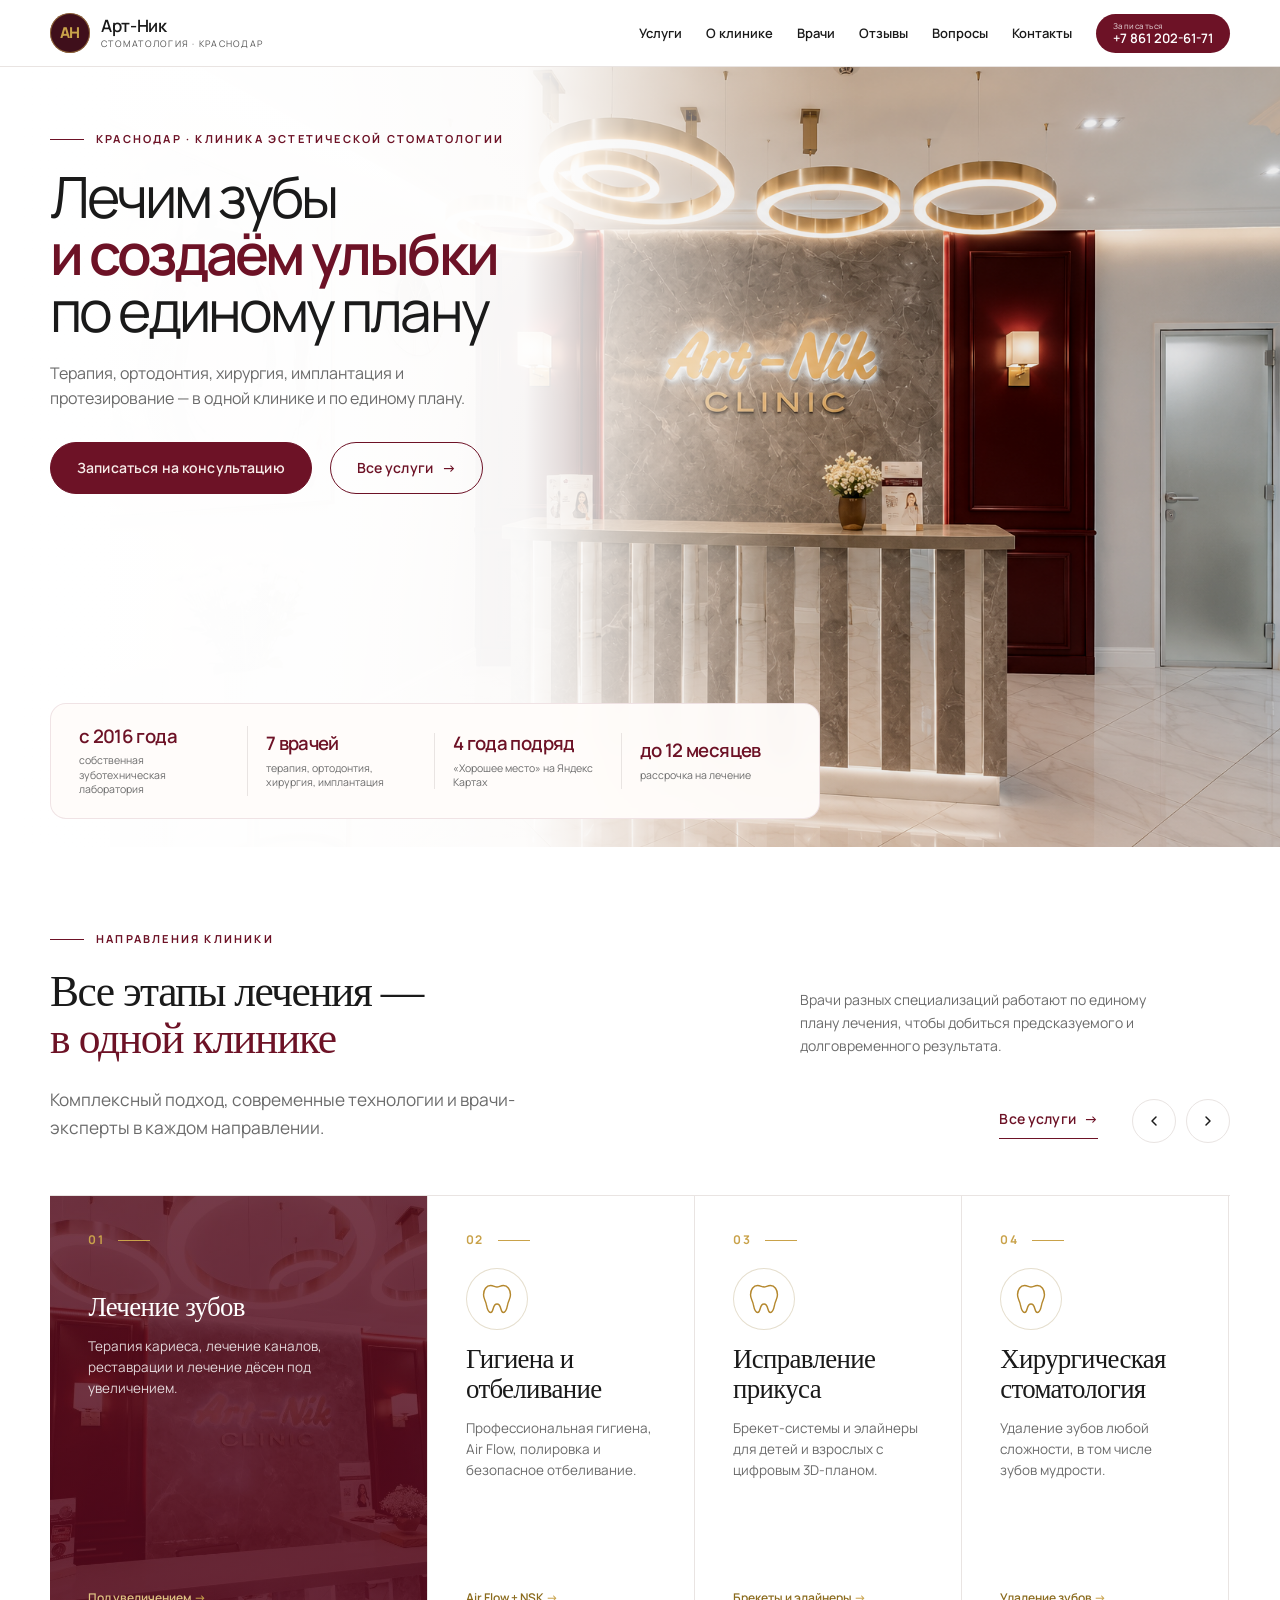
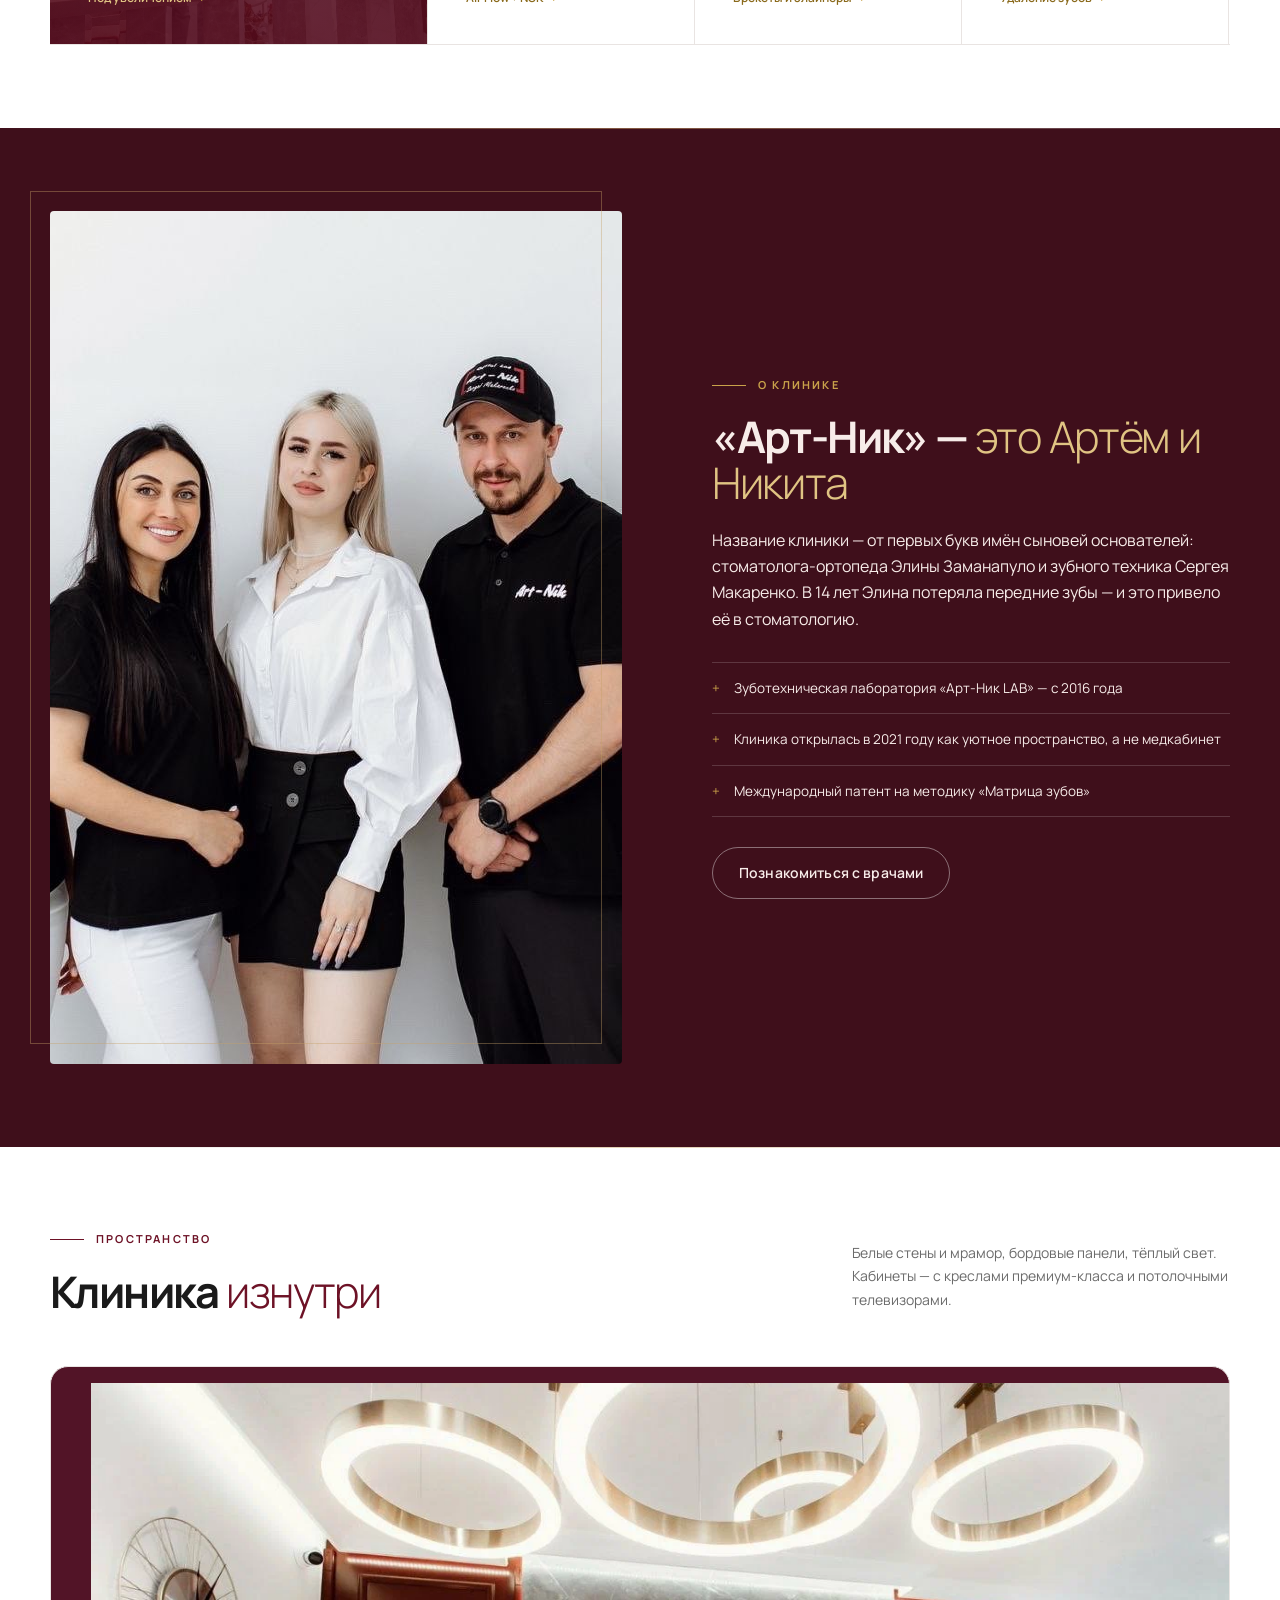
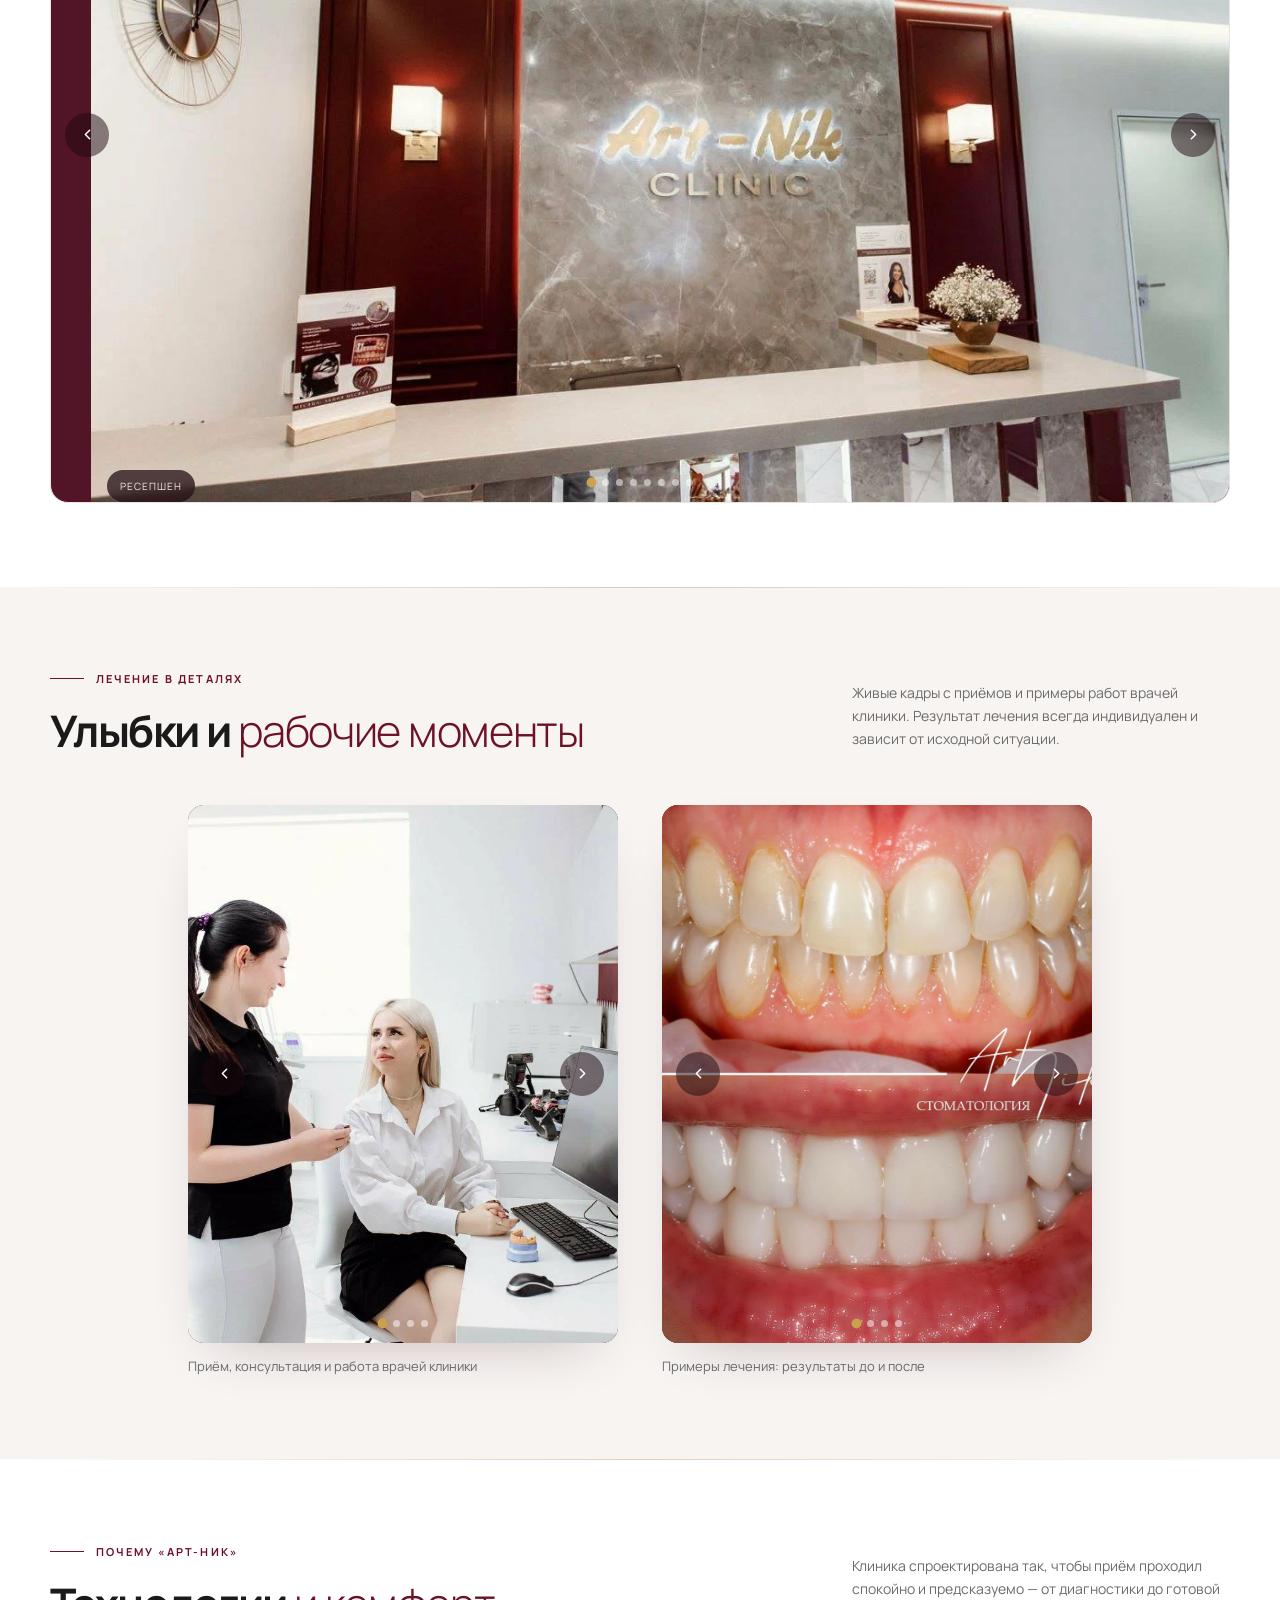
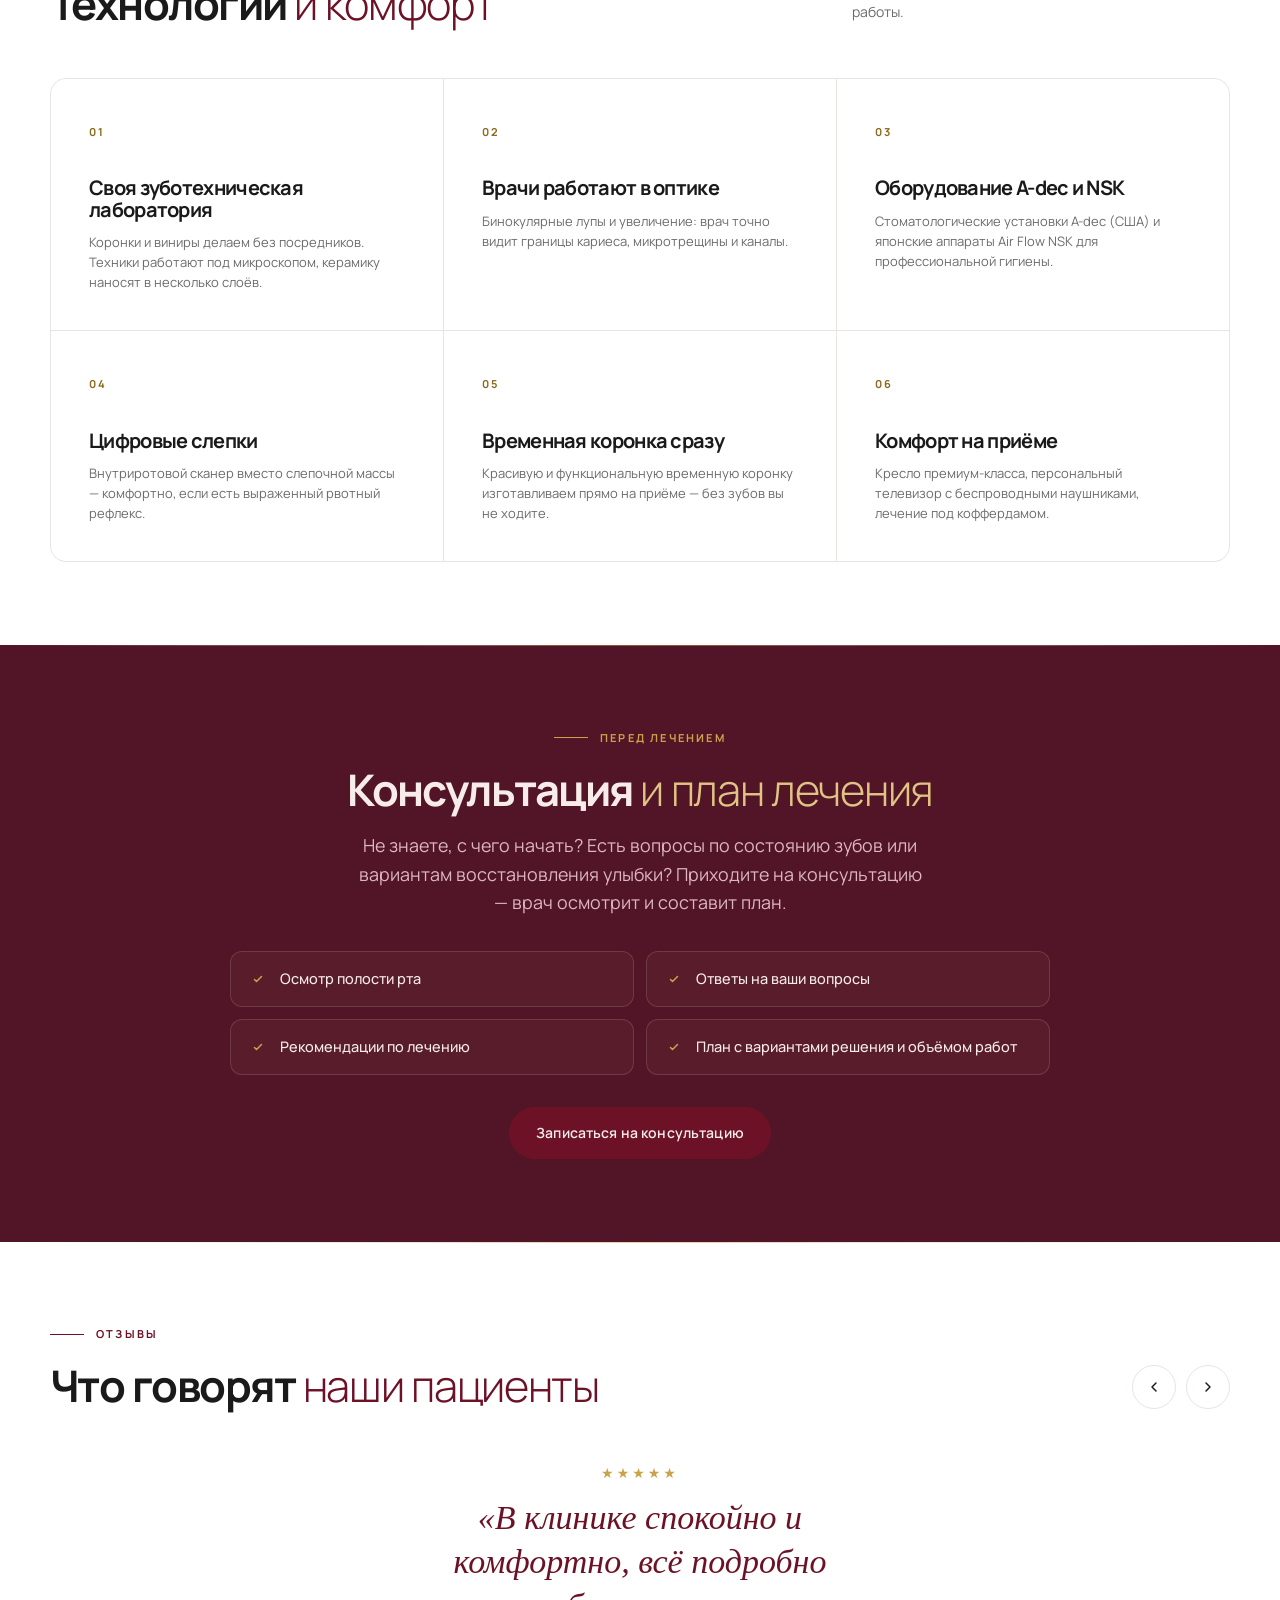
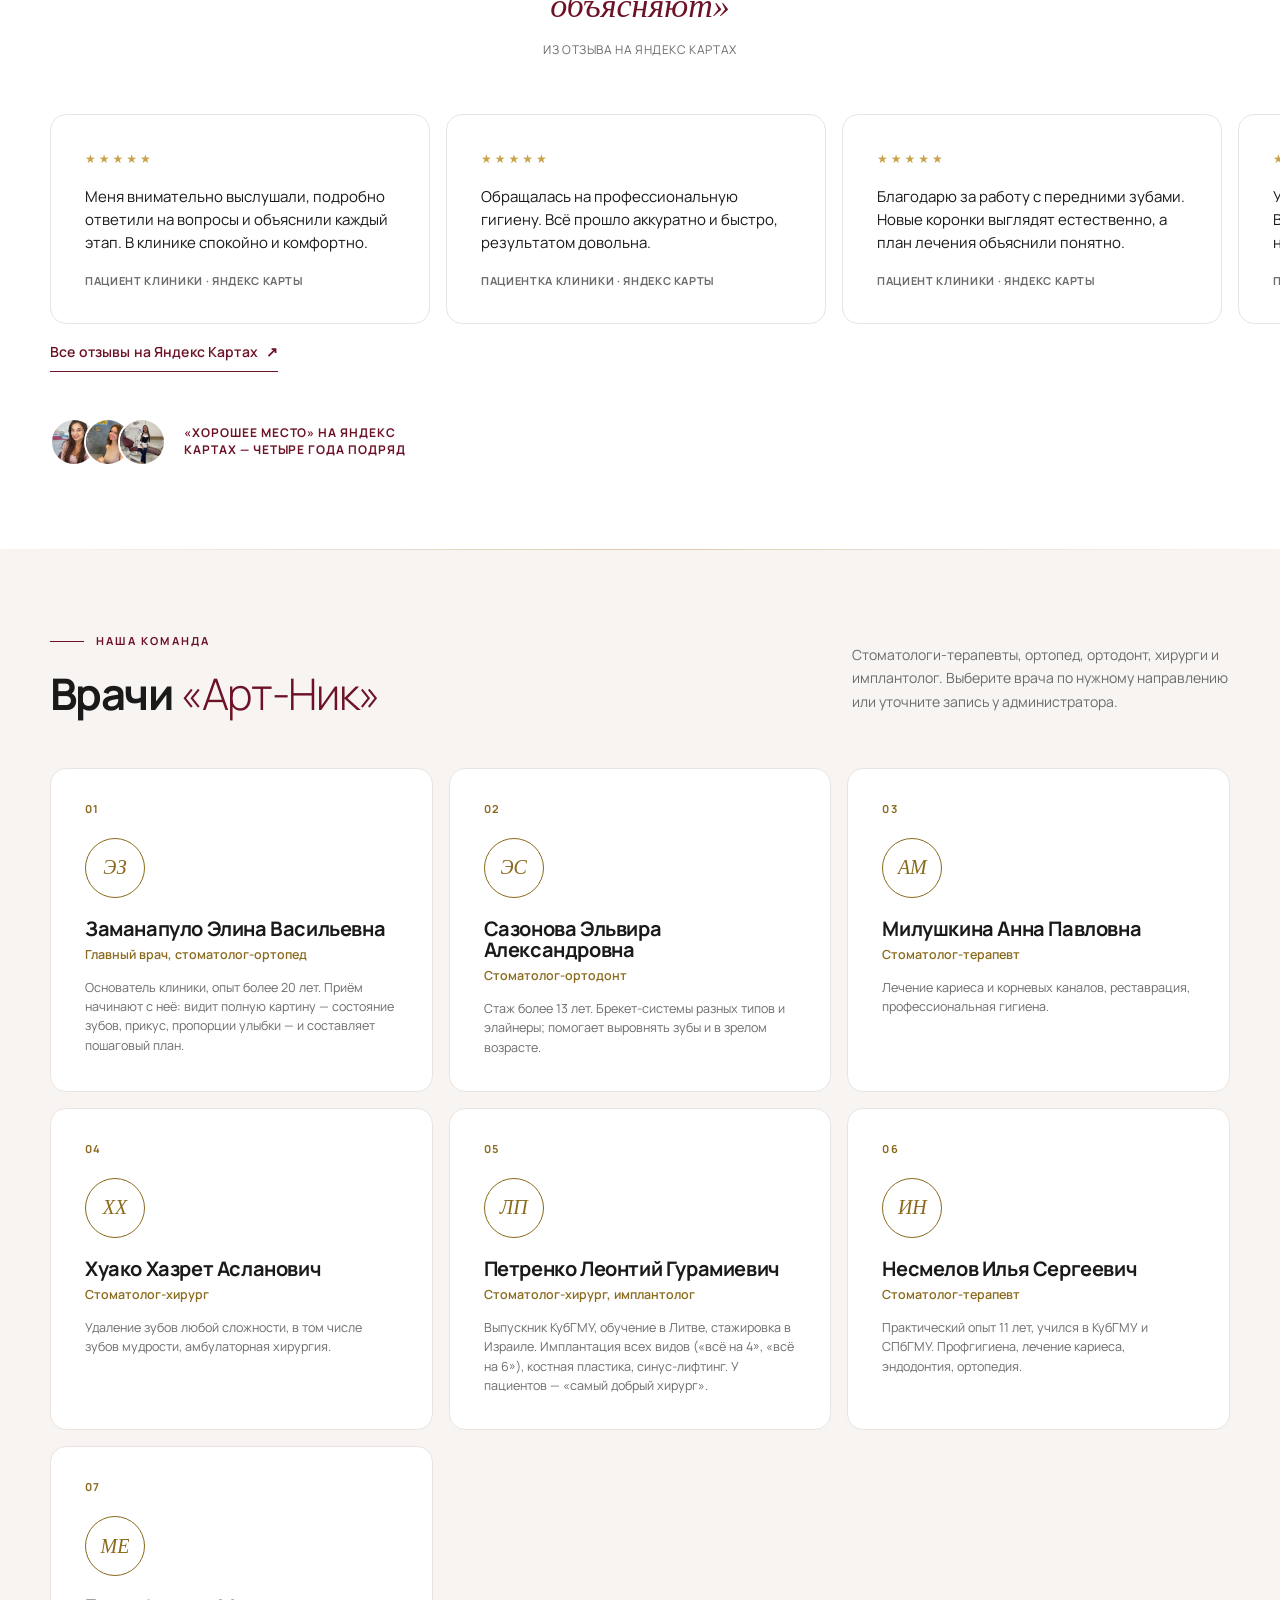
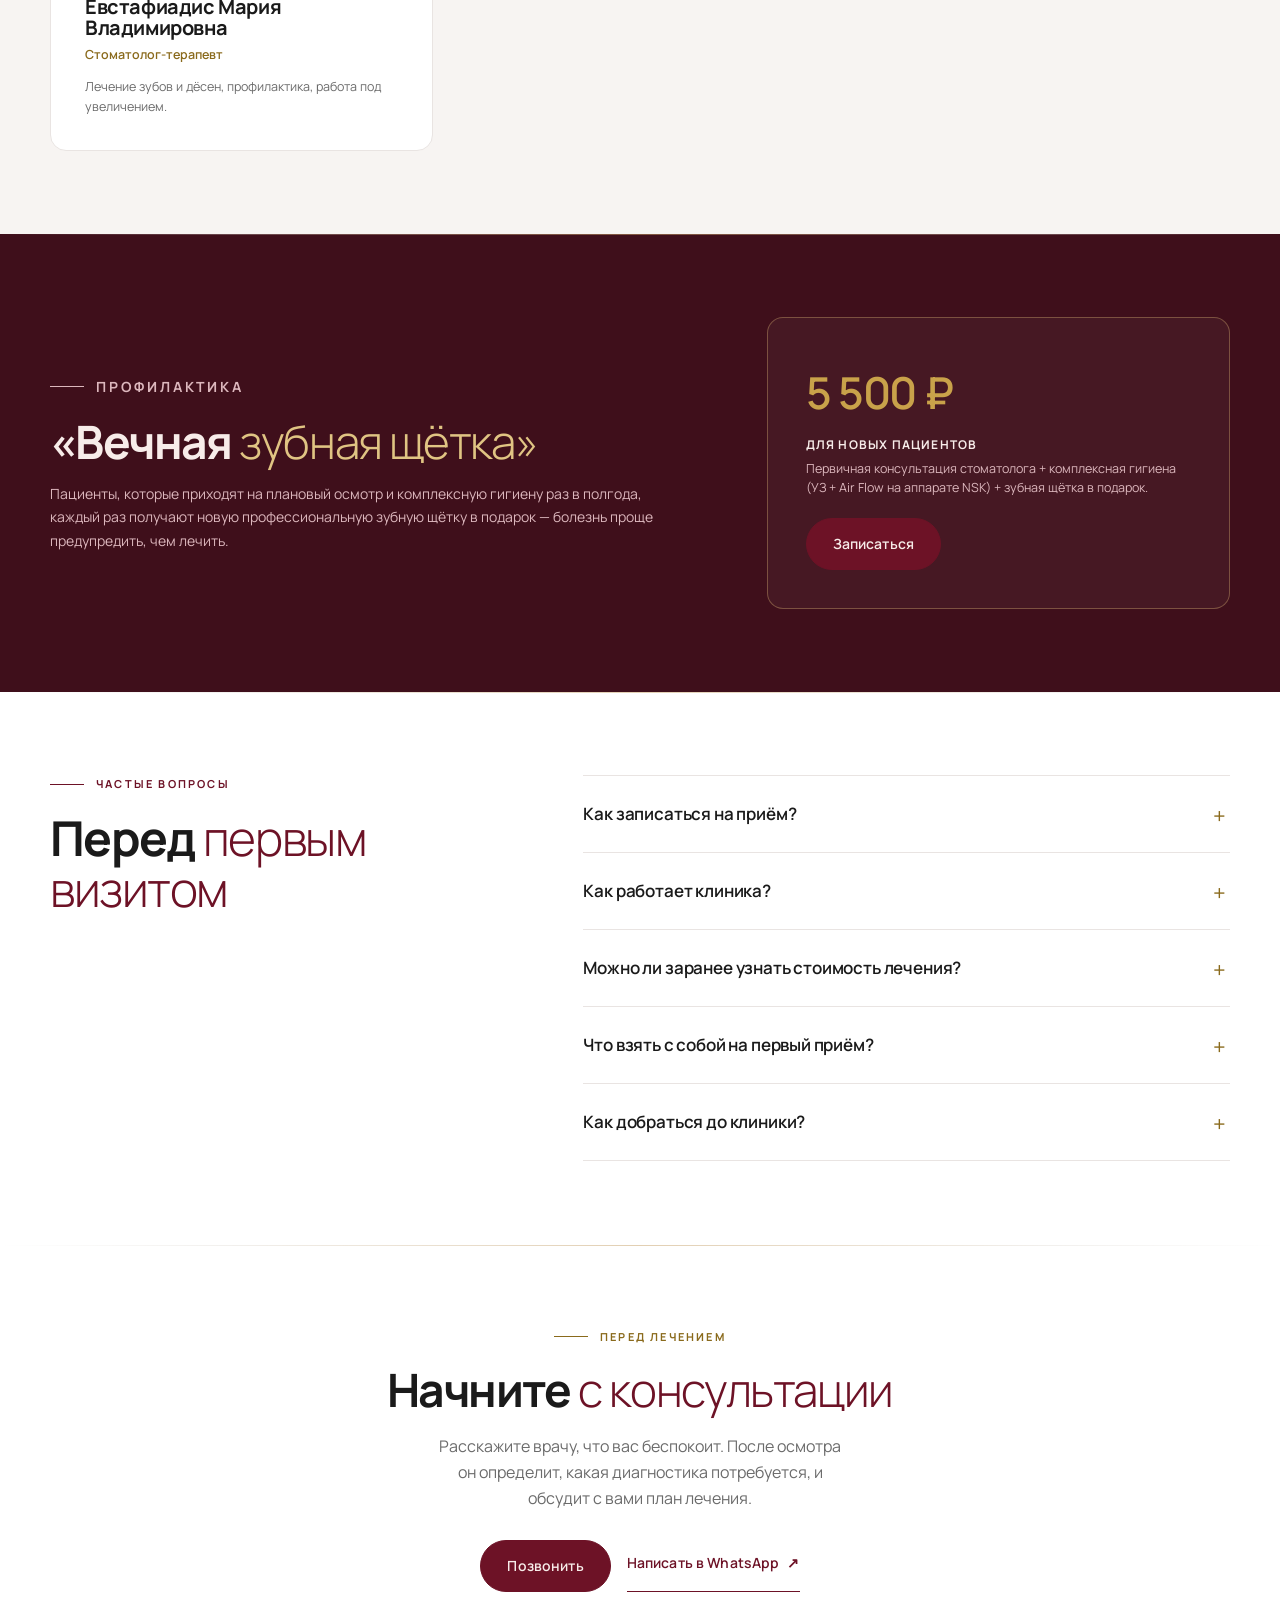
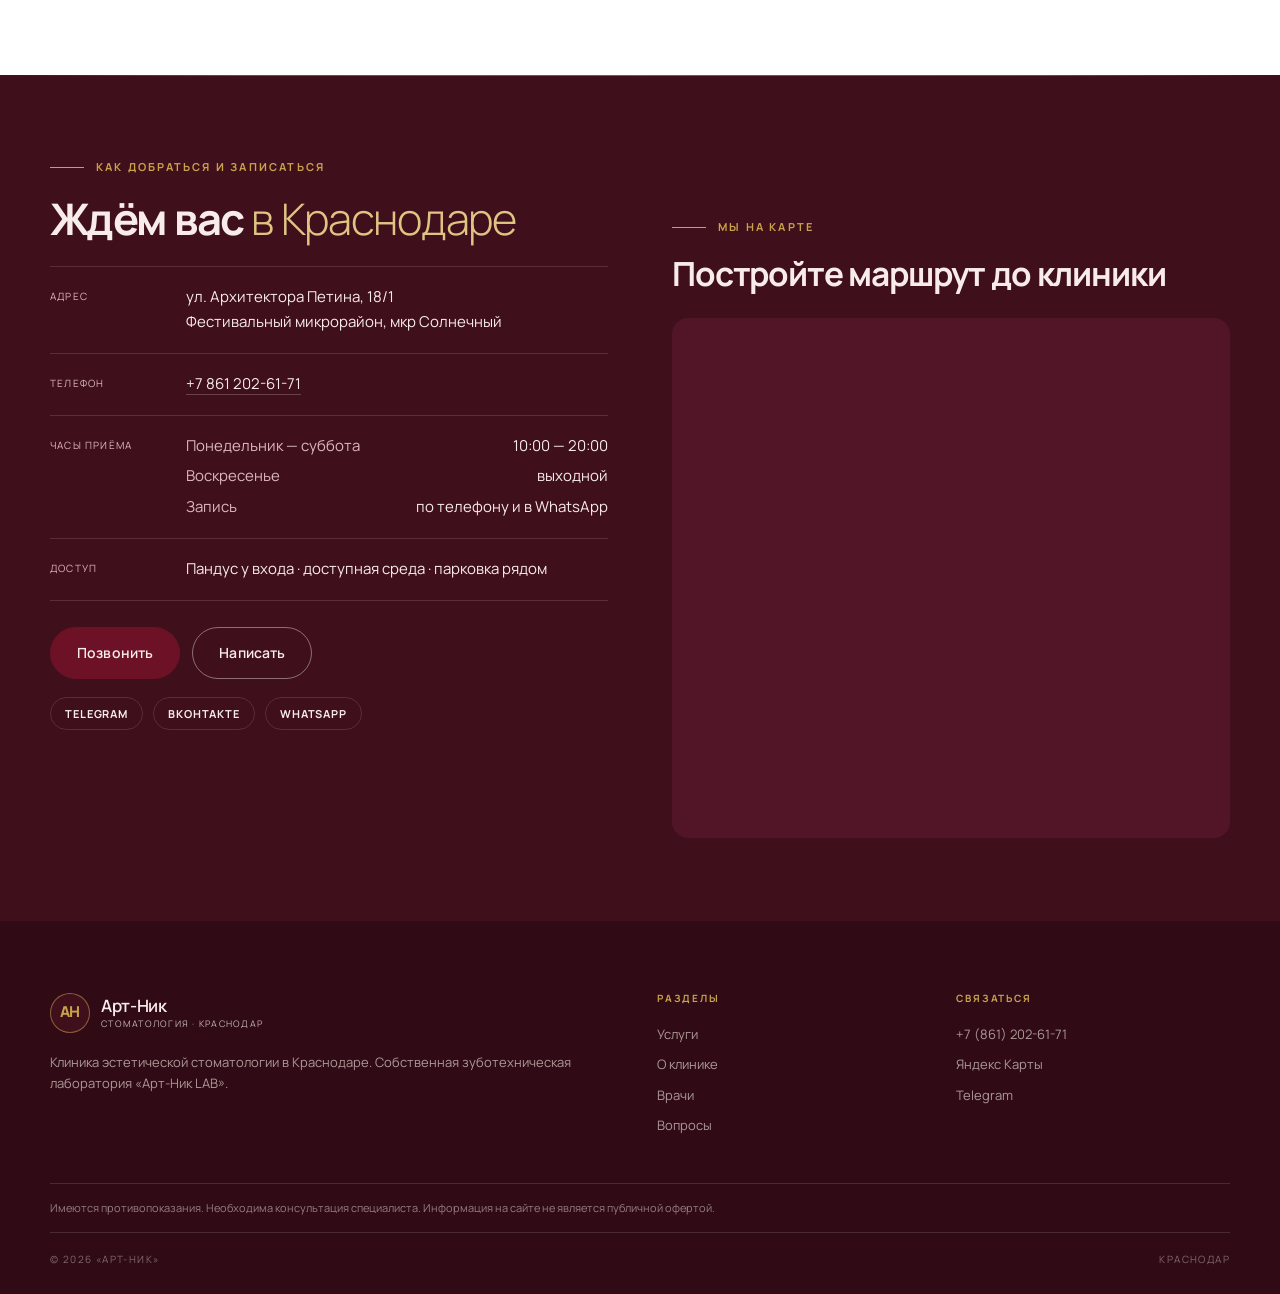
==== commit f9b30515: "Блок лечения преобразован в карусель" ====
--- a/index.html
+++ b/index.html
@@ -155,15 +155,35 @@
           <div><p class="eyebrow">Лечение в деталях</p><h2 class="h2">Улыбки и <em>рабочие моменты</em></h2></div>
           <p class="head__lead">Живые кадры с приёмов и примеры работ врачей клиники. Результат лечения всегда индивидуален и зависит от исходной ситуации.</p>
         </div>
-        <div class="cases__grid">
-          <figure class="case case--wide reveal" data-lightbox="assets/images/XXXL (16).webp"><img src="assets/images/XXXL (16).webp" alt="Врач обсуждает план лечения с пациенткой" loading="lazy"><figcaption>План лечения составляем вместе с пациентом</figcaption></figure>
-          <figure class="case case--portrait reveal" data-lightbox="assets/images/XXXL (11).webp"><img src="assets/images/XXXL (11).webp" alt="Стоматолог клиники Арт-Ник в кабинете" loading="lazy"><figcaption>Спокойно отвечаем на вопросы</figcaption></figure>
-          <figure class="case reveal" data-lightbox="assets/images/XXXL (12).webp"><img src="assets/images/XXXL (12).webp" alt="Результат ортодонтического лечения на брекет-системе" loading="lazy"><figcaption>Ортодонтия</figcaption></figure>
-          <figure class="case reveal" data-lightbox="assets/images/XXXL (17).webp"><img src="assets/images/XXXL (17).webp" alt="Улыбка до и после эстетического восстановления зубов" loading="lazy"><figcaption>Эстетическое восстановление</figcaption></figure>
-          <figure class="case reveal" data-lightbox="assets/images/XXXL (20).webp"><img src="assets/images/XXXL (20).webp" alt="Результат эстетической стоматологии" loading="lazy"><figcaption>Естественная форма и оттенок</figcaption></figure>
-          <figure class="case case--wide reveal" data-lightbox="assets/images/XXXL (25).webp"><img src="assets/images/XXXL (25).webp" alt="Профессиональная гигиена зубов в клинике" loading="lazy"><figcaption>Профессиональная гигиена</figcaption></figure>
-          <figure class="case reveal" data-lightbox="assets/images/XXXL (27).webp"><img src="assets/images/XXXL (27).webp" alt="Стоматолог готовит кабинет к приёму" loading="lazy"><figcaption>Внимание к каждому этапу</figcaption></figure>
-          <figure class="case reveal" data-lightbox="assets/images/XXXL (34).webp"><img src="assets/images/XXXL (34).webp" alt="Улыбка после эстетического восстановления" loading="lazy"><figcaption>Работа с улыбкой</figcaption></figure>
+        <div class="cases__row">
+          <div class="cases__col reveal">
+            <div class="wslider cases__slider" data-slider>
+              <div class="wslider-track">
+                <figure class="wslide" data-lightbox="assets/images/XXXL (16).webp"><img src="assets/images/XXXL (16).webp" alt="Врач обсуждает план лечения с пациенткой" loading="lazy"></figure>
+                <figure class="wslide" data-lightbox="assets/images/XXXL (25).webp"><img src="assets/images/XXXL (25).webp" alt="Профессиональная гигиена зубов в клинике" loading="lazy"></figure>
+                <figure class="wslide" data-lightbox="assets/images/XXXL (27).webp"><img src="assets/images/XXXL (27).webp" alt="Стоматолог готовит кабинет к приёму" loading="lazy"></figure>
+                <figure class="wslide" data-lightbox="assets/images/XXXL (11).webp"><img src="assets/images/XXXL (11).webp" alt="Стоматолог клиники Арт-Ник в кабинете" loading="lazy"></figure>
+              </div>
+              <button class="wslider-arrow prev" type="button" aria-label="Предыдущее фото приёма"><svg viewBox="0 0 24 24" fill="none" stroke="currentColor" stroke-width="2.2" stroke-linecap="round" stroke-linejoin="round"><path d="M15 6l-6 6 6 6"/></svg></button>
+              <button class="wslider-arrow next" type="button" aria-label="Следующее фото приёма"><svg viewBox="0 0 24 24" fill="none" stroke="currentColor" stroke-width="2.2" stroke-linecap="round" stroke-linejoin="round"><path d="M9 6l6 6-6 6"/></svg></button>
+              <div class="wslider-dots"></div>
+            </div>
+            <p class="cases__caption">Приём, консультация и работа врачей клиники</p>
+          </div>
+          <div class="cases__col reveal">
+            <div class="wslider cases__slider" data-slider>
+              <div class="wslider-track">
+                <figure class="wslide" data-lightbox="assets/images/XXXL (17).webp"><img src="assets/images/XXXL (17).webp" alt="Улыбка до и после эстетического восстановления зубов" loading="lazy"></figure>
+                <figure class="wslide" data-lightbox="assets/images/XXXL (20).webp"><img src="assets/images/XXXL (20).webp" alt="Результат эстетической стоматологии" loading="lazy"></figure>
+                <figure class="wslide" data-lightbox="assets/images/XXXL (34).webp"><img src="assets/images/XXXL (34).webp" alt="Улыбка после эстетического восстановления" loading="lazy"></figure>
+                <figure class="wslide" data-lightbox="assets/images/XXXL (12).webp"><img src="assets/images/XXXL (12).webp" alt="Результат ортодонтического лечения на брекет-системе" loading="lazy"></figure>
+              </div>
+              <button class="wslider-arrow prev" type="button" aria-label="Предыдущий результат"><svg viewBox="0 0 24 24" fill="none" stroke="currentColor" stroke-width="2.2" stroke-linecap="round" stroke-linejoin="round"><path d="M15 6l-6 6 6 6"/></svg></button>
+              <button class="wslider-arrow next" type="button" aria-label="Следующий результат"><svg viewBox="0 0 24 24" fill="none" stroke="currentColor" stroke-width="2.2" stroke-linecap="round" stroke-linejoin="round"><path d="M9 6l6 6-6 6"/></svg></button>
+              <div class="wslider-dots"></div>
+            </div>
+            <p class="cases__caption">Примеры лечения: результаты до и после</p>
+          </div>
         </div>
       </div>
     </section>
--- a/styles.css
+++ b/styles.css
@@ -236,20 +236,12 @@
 .wslider-dots button.active { background: var(--gold); transform: scale(1.4); }
 
 /* ---------- Лечение в фотографиях ---------- */
-.cases__grid {
-  display: grid; grid-template-columns: repeat(4, minmax(0, 1fr)); grid-auto-rows: clamp(190px, 20vw, 280px);
-  gap: 12px; margin-top: clamp(28px, 4vw, 46px);
-}
-.case { position: relative; margin: 0; overflow: hidden; border-radius: 14px; background: var(--mist); cursor: zoom-in; }
-.case--wide { grid-column: span 2; }
-.case--portrait { grid-row: span 2; }
-.case img { width: 100%; height: 100%; object-fit: cover; transition: transform .55s var(--ease); }
-.case:hover img { transform: scale(1.025); }
-.case figcaption {
-  position: absolute; inset: auto 0 0; padding: 42px 16px 14px;
-  background: linear-gradient(transparent, rgba(30,9,15,.78)); color: #fff;
-  font-size: 12px; line-height: 1.4;
-}
+.cases__row { display: flex; flex-wrap: wrap; justify-content: center; gap: clamp(24px, 4vw, 44px); margin-top: clamp(28px, 4vw, 46px); }
+.cases__col { flex: 0 1 430px; min-width: 0; }
+.cases__slider { aspect-ratio: 4 / 5; max-height: 550px; margin-top: 0; border: 0; border-radius: 16px; box-shadow: 0 24px 55px -30px rgba(63,15,27,.3); }
+.cases__slider .wslide { margin: 0; cursor: zoom-in; }
+.cases__slider .wslide img { object-fit: cover; }
+.cases__caption { margin-top: 14px; color: var(--ash); font-size: 13px; line-height: 1.5; }
 .service-photos { padding-bottom: var(--sp); }
 .service-photos__grid { display: grid; grid-template-columns: 1.2fr .8fr .8fr 1.2fr; gap: 10px; }
 .service-photos figure { margin: 0; height: clamp(190px, 22vw, 310px); overflow: hidden; border-radius: 12px; cursor: zoom-in; }
@@ -459,7 +451,7 @@
   .proc__card, .proc__card--featured { flex-basis: clamp(270px, 58vw, 340px); }
   .faq__aside { position: static; }
   .about__media::before, .feature__media::before { inset: -14px 14px 14px -14px; }
-  .cases__grid { grid-template-columns: repeat(2, minmax(0, 1fr)); grid-auto-rows: clamp(210px, 42vw, 320px); }
+  .cases__col { flex-basis: min(44vw, 390px); }
   .service-photos__grid { grid-template-columns: 1fr 1fr; }
 }
 @media (max-width: 640px) {
@@ -485,10 +477,8 @@
   .dirs__summary { margin-top: 18px; }
   .dirs__controls { justify-content: space-between; width: 100%; gap: 16px; }
   .proc__card, .proc__card--featured { flex-basis: min(84vw, 320px); height: 400px; padding: 28px; }
-  .cases__grid { grid-template-columns: 1fr 1fr; grid-auto-rows: 190px; gap: 8px; }
-  .case--wide { grid-column: span 2; }
-  .case--portrait { grid-row: span 1; }
-  .case figcaption { padding: 34px 11px 10px; font-size: 10.5px; }
+  .cases__row { gap: 28px; }
+  .cases__col { flex-basis: 100%; max-width: 420px; }
   .service-photos__grid { grid-template-columns: 1fr 1fr; gap: 8px; }
   .service-photos figure { height: 180px; }
 }
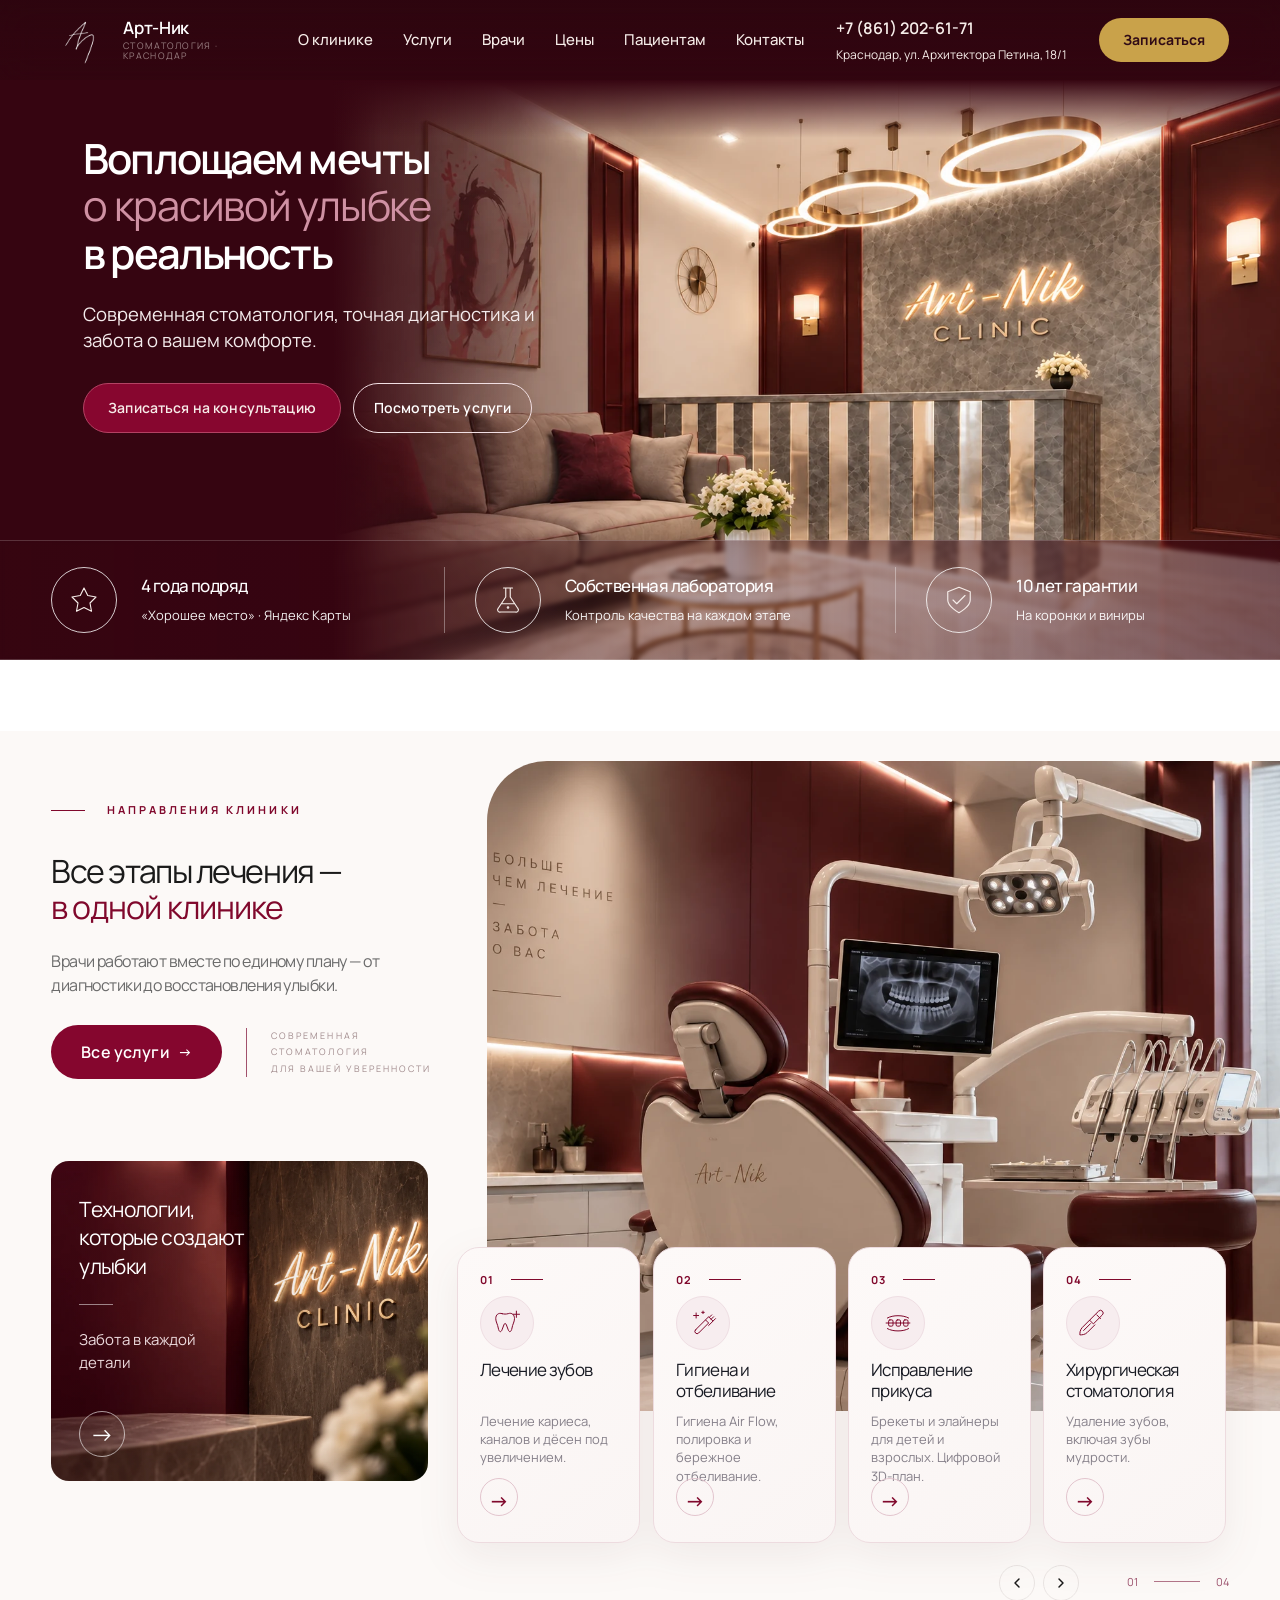
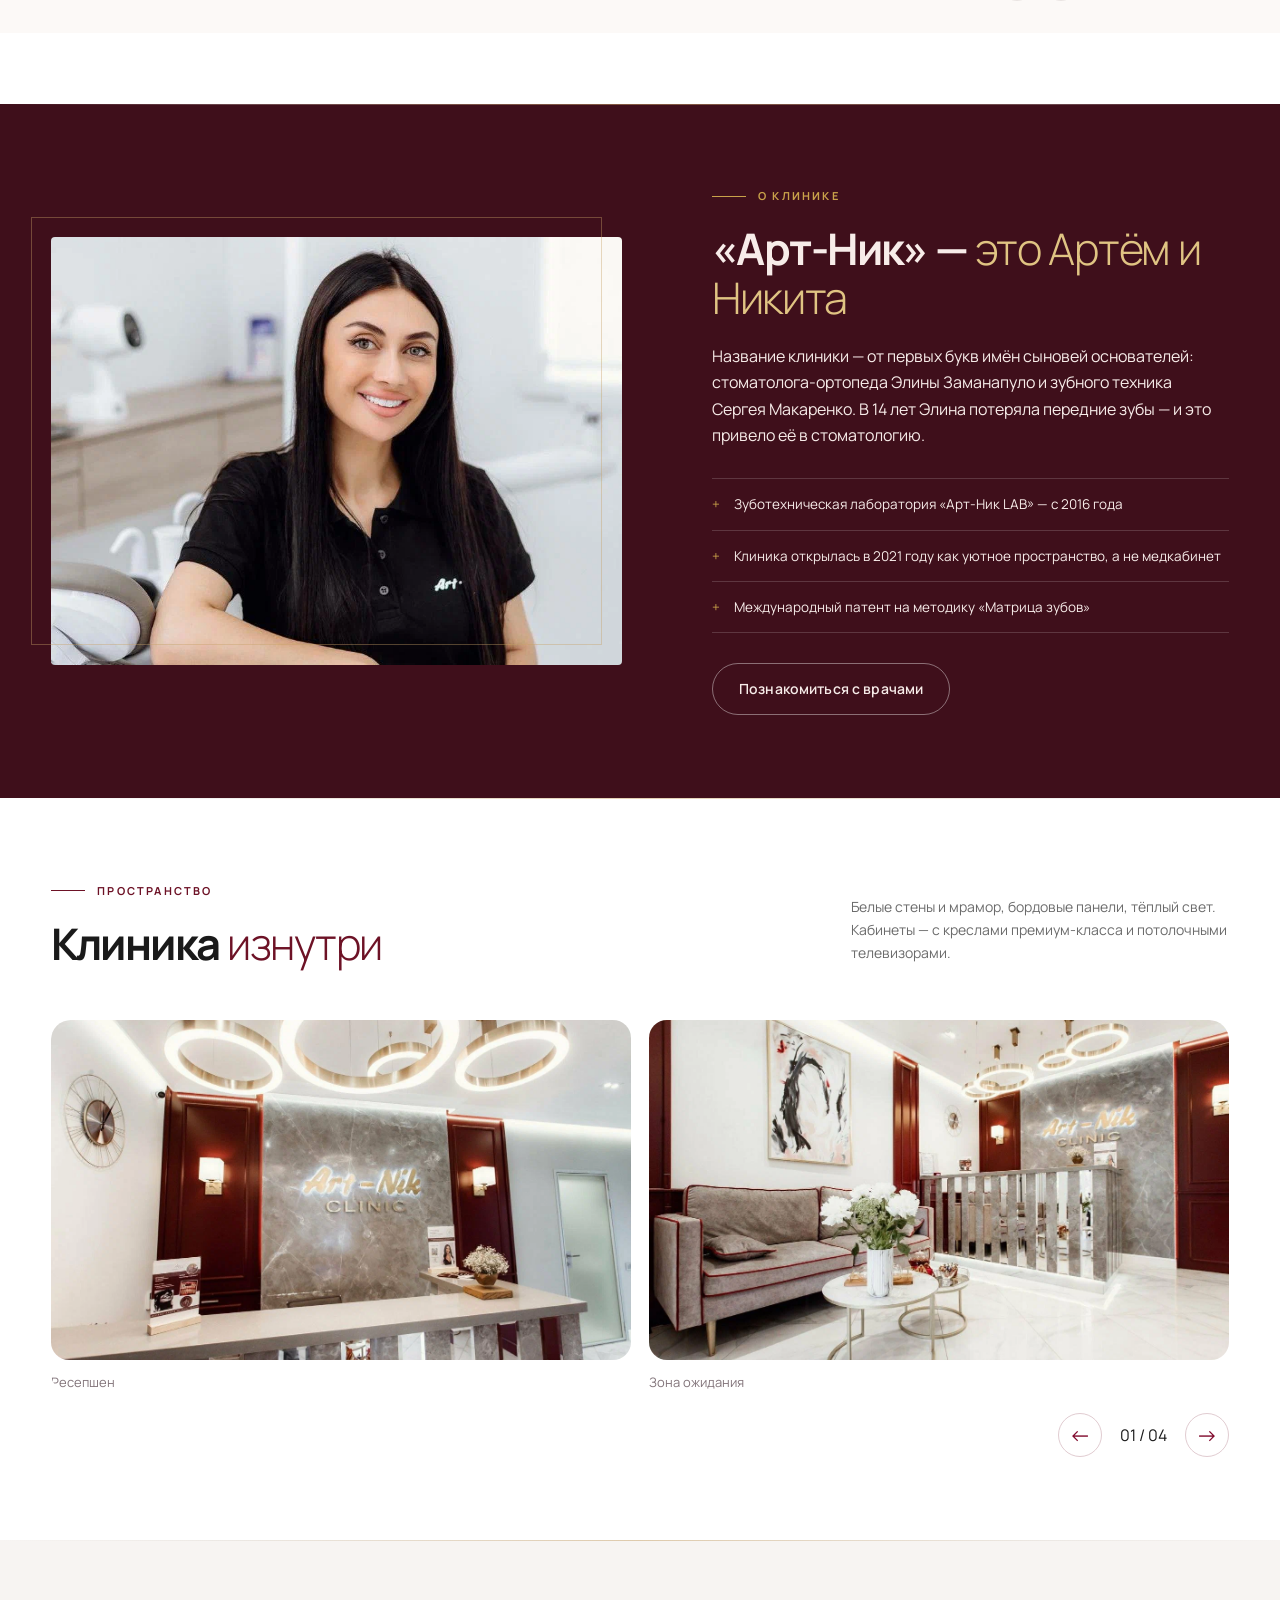
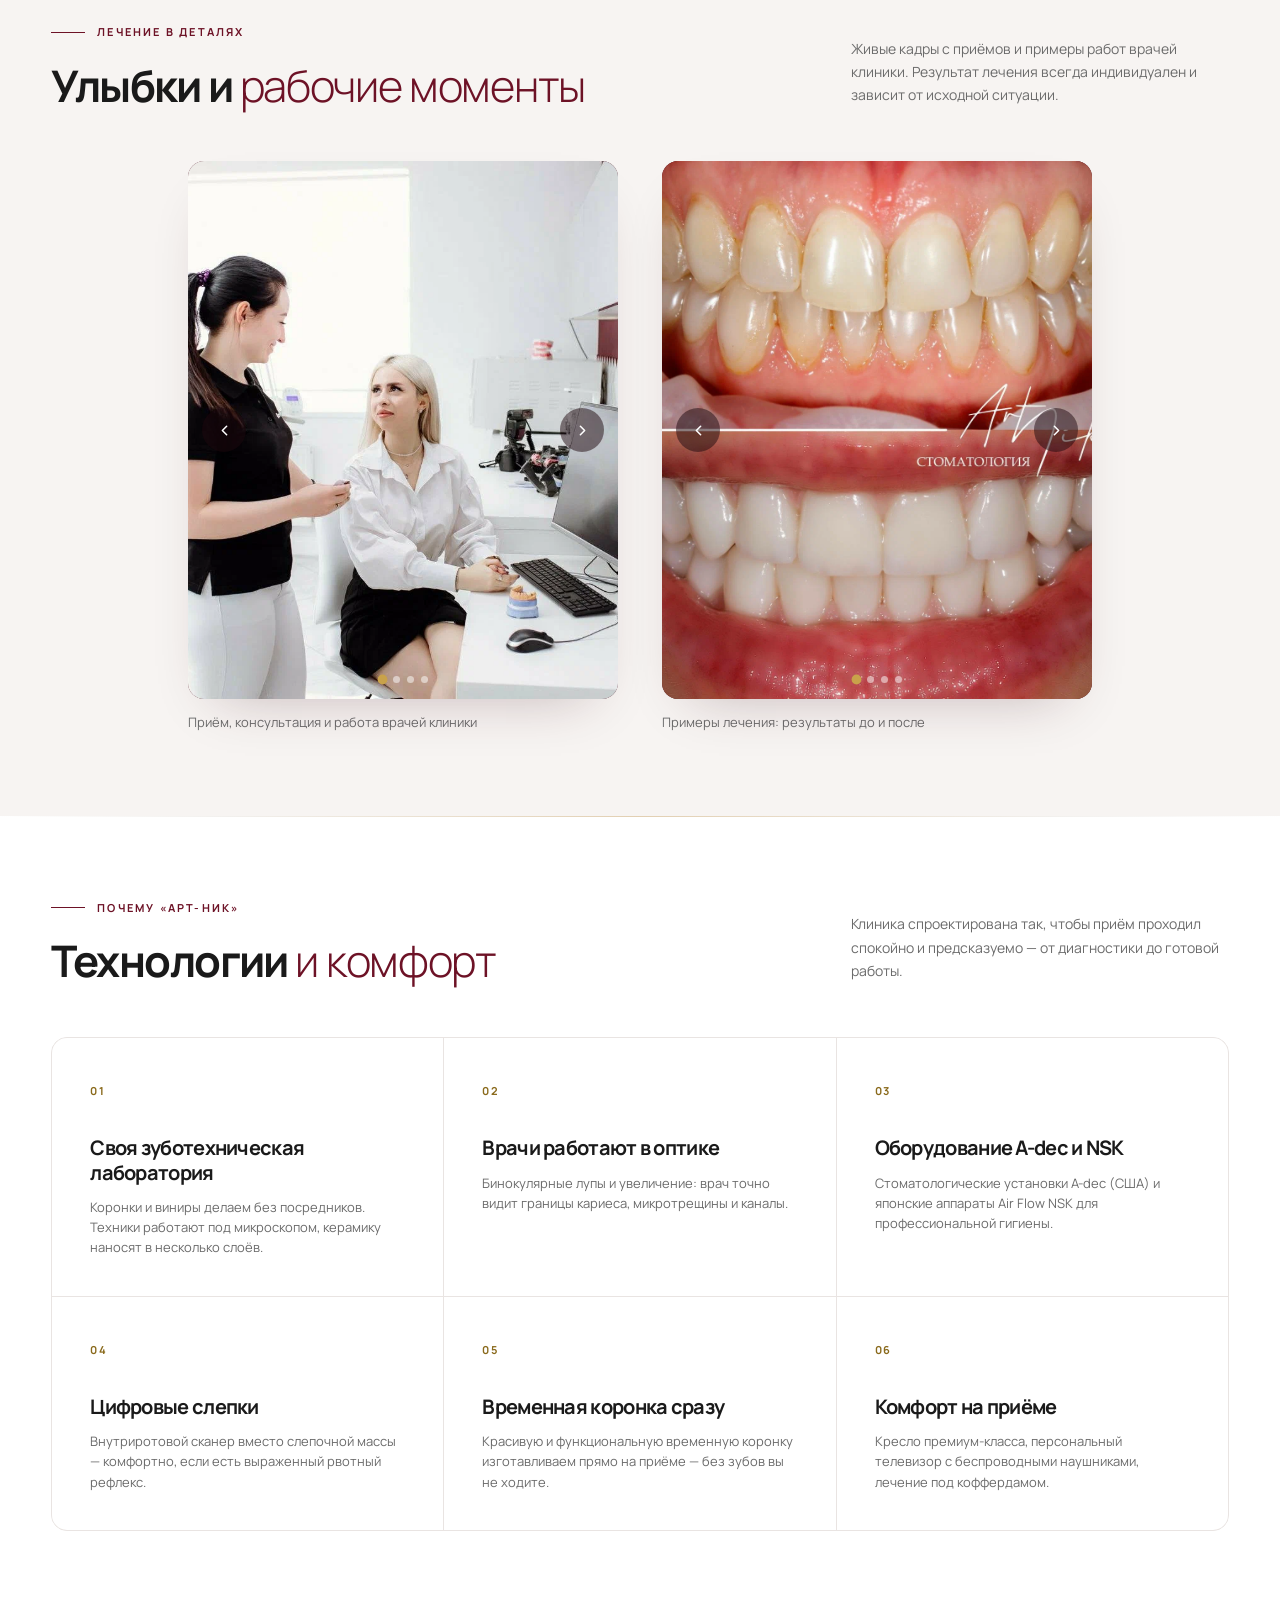
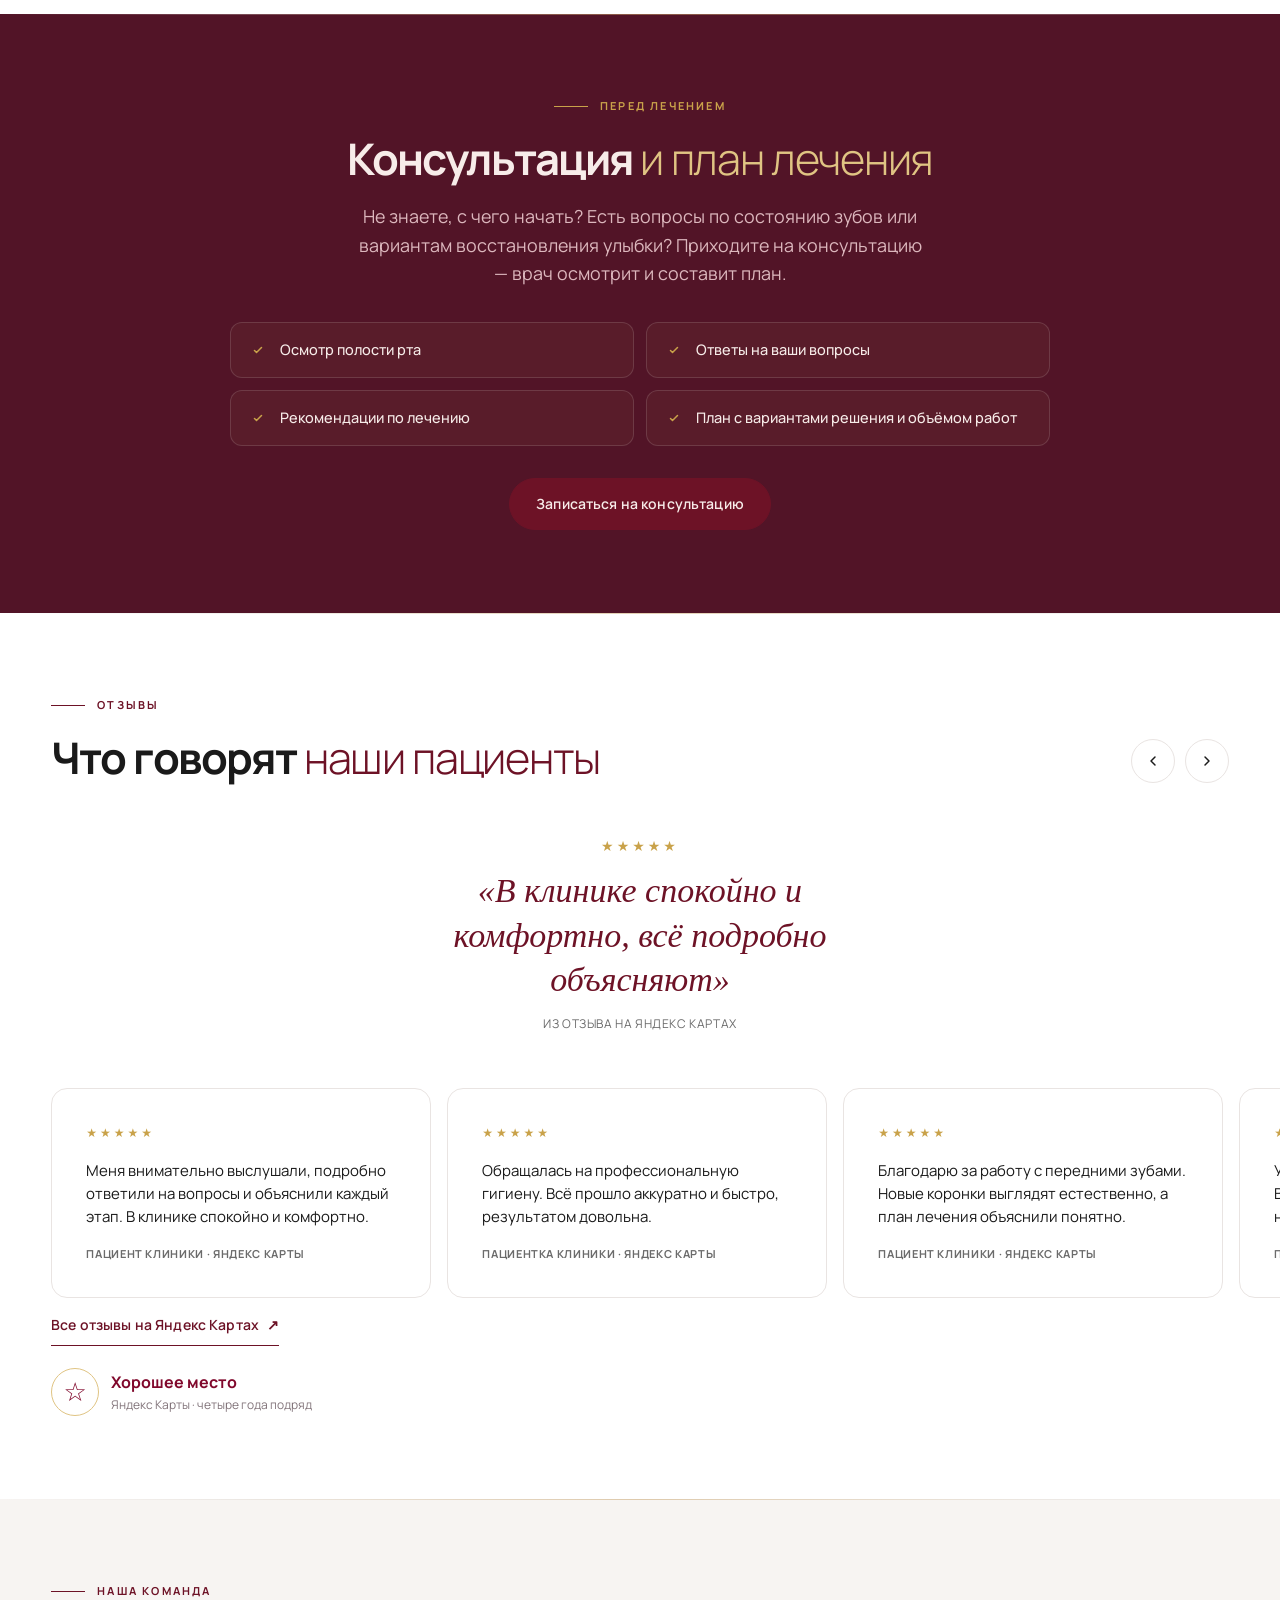
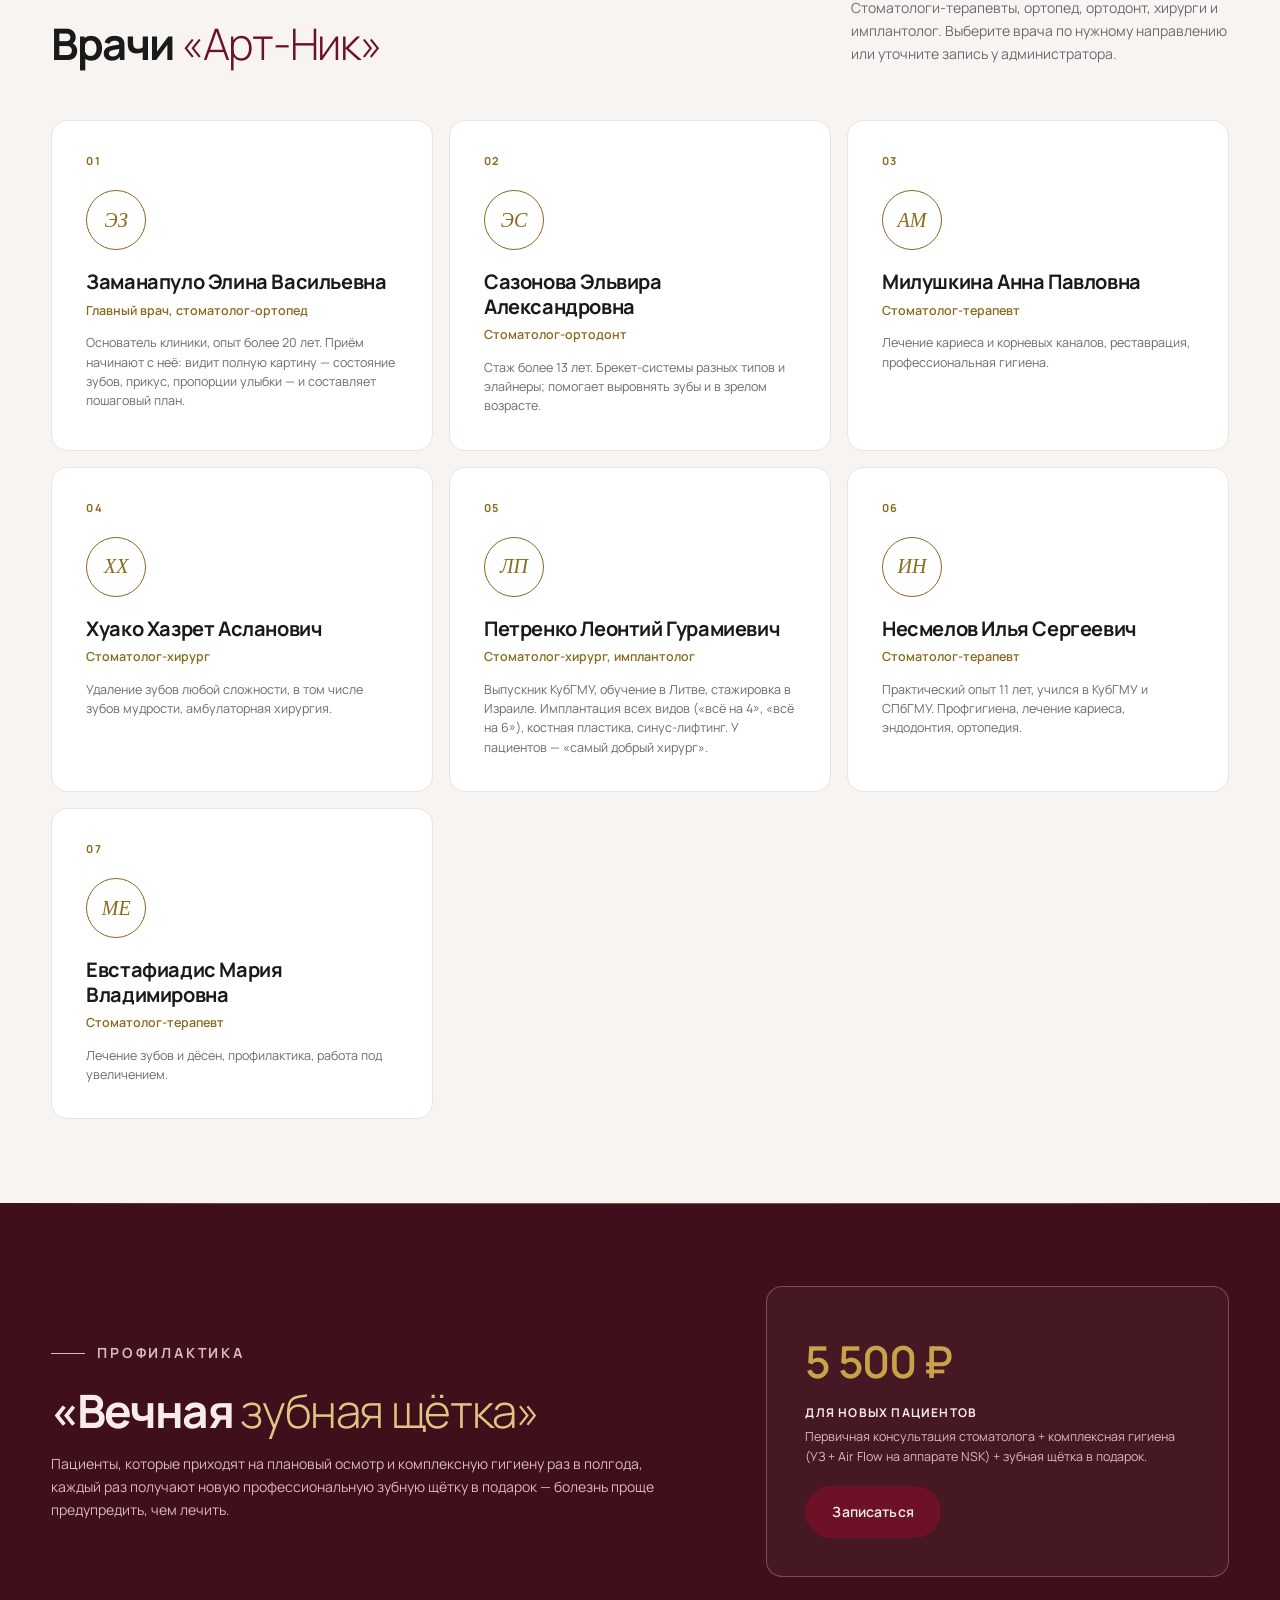
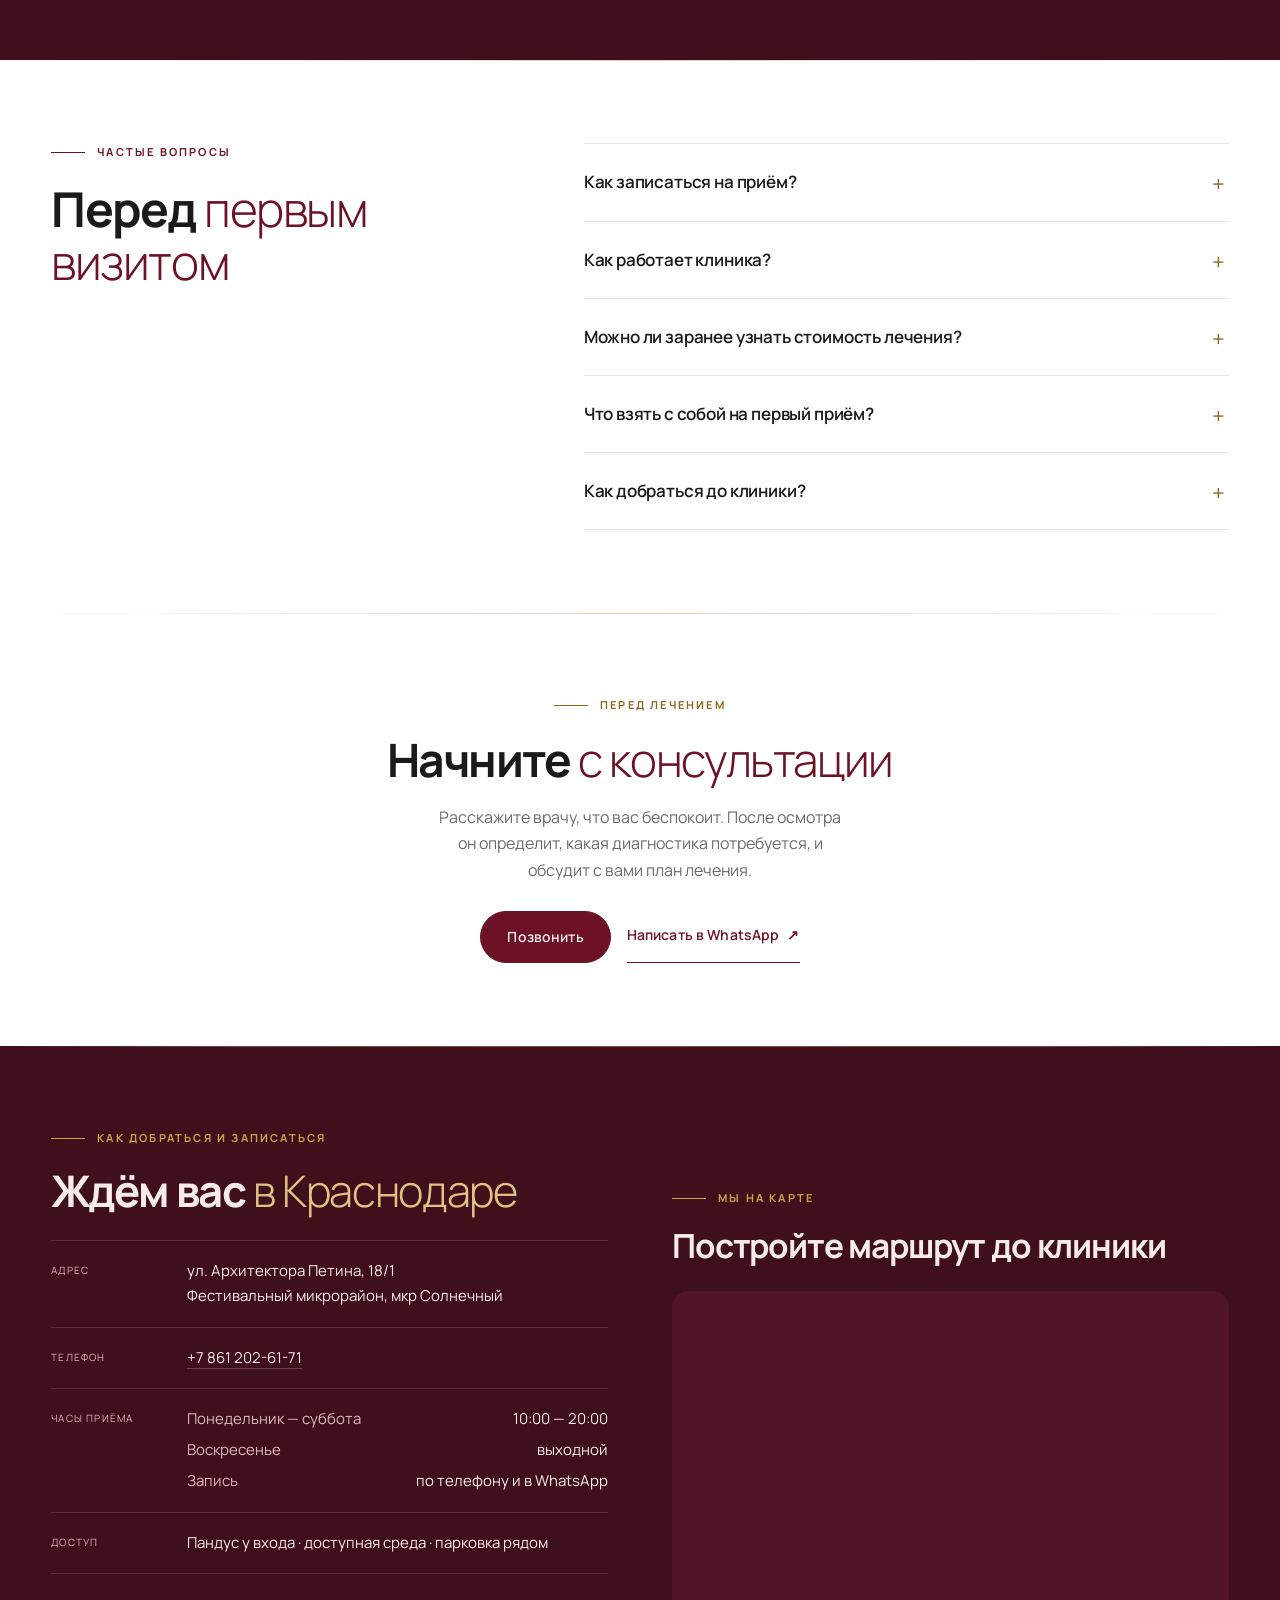
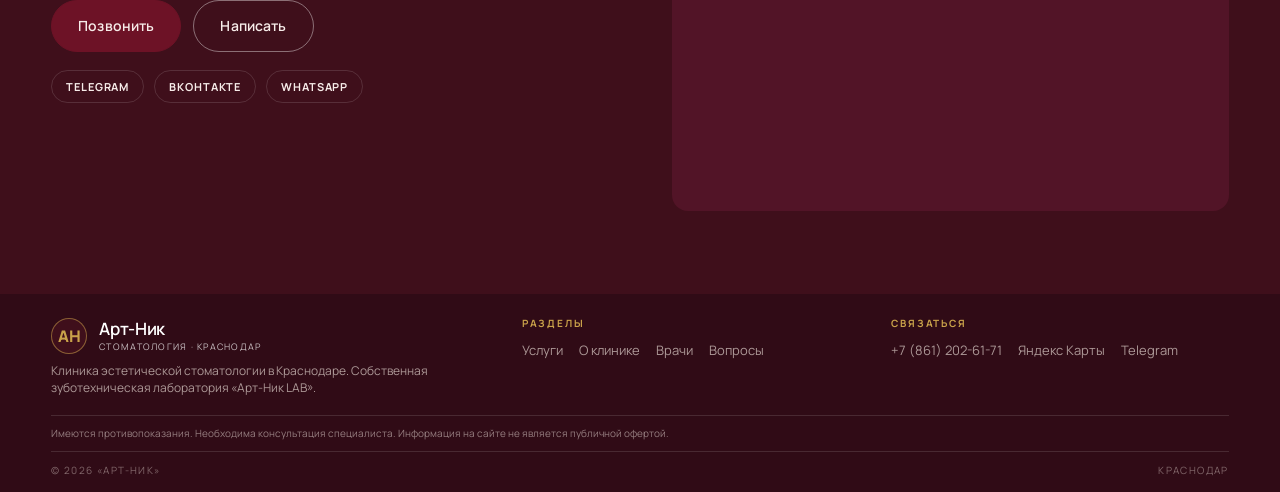
==== commit b6134de5: "Restore Art-Nik website design from task history" ====
--- a/index.html
+++ b/index.html
@@ -23,68 +23,48 @@
   <meta name="twitter:description" content="Лечение зубов, ортодонтия, хирургия, имплантология и протезирование в Краснодаре.">
   <meta name="twitter:image" content="https://artnic.asama.site/og-image.png">
 
-  <link rel="icon" href="assets/favicon.svg" type="image/svg+xml">
-  <link rel="preload" href="assets/images/hero.png" as="image">
-  <link rel="stylesheet" href="styles.css">
-  <script src="script.js" defer></script>
+  <link rel="icon" href="assets/favicon.svg?v=restored1" type="image/svg+xml">
+  <link rel="preload" href="assets/images/hero-interior-reference.webp" as="image">
+  <link rel="stylesheet" href="styles.css?v=restored1">
+  <link rel="stylesheet" href="history-restored.css?v=3">
+  <link rel="stylesheet" href="restored-motion.css?v=1">
+  <script src="visit-intro.js"></script>
+  <script src="script.js?v=restored1" defer></script>
+  <script src="history-restored.js?v=2" defer></script>
 </head>
-<body data-page="home">
+<body data-page="home" class="reference-layout">
+  <div class="preloader" aria-hidden="true"><div class="preloader__content"><svg viewBox="0 0 90 90"><path d="M18 62 55 17 38 71M24 48l44-10M49 55c5-13 13-27 20-20 6 6-2 25-7 42"/></svg><span>ART-NIK CLINIC</span><i></i></div></div>
+  <div class="scrollprog" aria-hidden="true"></div>
   <a class="skip" href="#main">Перейти к содержанию</a>
 
   <header class="hdr">
     <div class="hdr__inner">
       <a class="brand" href="index.html" aria-label="Арт-Ник — на главную">
-        <span class="brand__mark" aria-hidden="true">АН</span>
+        <img class="brand__logo" src="assets/images/AN.png" alt="" width="60" height="60">
         <span class="brand__text"><b>Арт-Ник</b><small>стоматология · Краснодар</small></span>
       </a>
       <button class="nav-toggle" type="button" aria-expanded="false" aria-controls="nav"><span></span><span></span><span></span><span class="vh">Меню</span></button>
-      <nav class="nav" id="nav" aria-label="Основная навигация">
-        <a href="services.html">Услуги</a>
-        <a href="#about">О клинике</a>
-        <a href="#doctors">Врачи</a>
-        <a href="#reviews">Отзывы</a>
-        <a href="#faq">Вопросы</a>
-        <a href="#contacts">Контакты</a>
-      </nav>
-      <a class="hdr__call" href="tel:+78612026171" aria-label="Записаться по телефону +7 861 202-61-71"><small>Записаться</small><span>+7 861 202-61-71</span></a>
+      <nav class="nav" id="nav" aria-label="Основная навигация"><a href="#about">О клинике</a><a href="services.html">Услуги</a><a href="#doctors">Врачи</a><a href="services.html">Цены</a><a href="#faq">Пациентам</a><a href="#contacts">Контакты</a></nav>
+      <div class="hdr__contacts"><a href="tel:+78612026171">+7 (861) 202-61-71</a><a href="#contacts">Краснодар, ул. Архитектора Петина, 18/1</a></div><a class="hdr__call" href="#contacts">Записаться</a>
     </div>
   </header>
 
   <main id="main">
-    <section class="hero">
-      <img class="hero__backdrop" src="assets/images/hero.png" alt="Интерьер клиники Арт-Ник с ресепшеном и стоматологическим креслом" width="1536" height="1024">
-      <div class="hero__inner">
-        <div class="hero__copy">
-          <p class="eyebrow">Краснодар · клиника эстетической стоматологии</p>
-          <h1>Лечим зубы<br><strong>и создаём улыбки</strong><br>по единому плану</h1>
-          <p class="hero__lead">Терапия, ортодонтия, хирургия, имплантация и протезирование — в одной клинике и по единому плану.</p>
-          <div class="hero__actions">
-            <a class="btn" href="#contacts">Записаться на консультацию</a>
-            <a class="btn btn--line" href="services.html">Все услуги <span aria-hidden="true">→</span></a>
-          </div>
-        </div>
-        <div class="hero__facts" aria-label="Коротко о клинике">
-          <div class="fact"><b>с 2016 года</b><span>собственная зуботехническая лаборатория</span></div>
-          <div class="fact"><b>7 врачей</b><span>терапия, ортодонтия, хирургия, имплантация</span></div>
-          <div class="fact"><b>4 года подряд</b><span>«Хорошее место» на Яндекс Картах</span></div>
-          <div class="fact"><b>до 12 месяцев</b><span>рассрочка на лечение</span></div>
-        </div>
-      </div>
-    </section>
-
-    <section class="dirs section surf surf--paper" id="directions" data-strip>
-      <div class="shell">
+    <section class="hero"><div class="hero__inner"><div class="hero__copy"><h1>Воплощаем мечты<br><em>о красивой улыбке</em><br>в реальность</h1><p class="hero__lead">Современная стоматология, точная диагностика и забота о вашем комфорте.</p><div class="hero__actions"><a class="btn" href="#contacts">Записаться на консультацию</a><a class="btn btn--line" href="services.html">Посмотреть услуги</a></div></div><figure class="hero__scene"><div class="reference-scene" role="img" aria-label="Интерьер Арт-Ник: ресепшен с мраморной стойкой, бордовые панели и зона ожидания"></div></figure><div class="hero__facts" aria-label="Преимущества клиники"><div class="fact"><span class="fact__icon" aria-hidden="true"><svg viewBox="0 0 40 40"><path d="m20 4 5 10 11 2-8 8 2 11-10-5-10 5 2-11-8-8 11-2Z"/></svg></span><span class="fact__text"><b>4 года подряд</b><small>«Хорошее место» · Яндекс Карты</small></span></div><div class="fact"><span class="fact__icon" aria-hidden="true"><svg viewBox="0 0 40 40"><path d="M14 4h12m-9 0v12L7 31a3 3 0 0 0 3 5h20a3 3 0 0 0 3-5L23 16V4M12 25h16"/><circle cx="20" cy="30" r="1"/></svg></span><span class="fact__text"><b>Собственная лаборатория</b><small>Контроль качества на каждом этапе</small></span></div><div class="fact"><span class="fact__icon" aria-hidden="true"><svg viewBox="0 0 40 40"><path d="M20 3 5 9v11c0 9 15 17 15 17s15-8 15-17V9Z"/><path d="m12 20 5 5 11-11"/></svg></span><span class="fact__text"><b>10 лет гарантии</b><small>На коронки и виниры</small></span></div></div></div></section>
+
+    <section class="dirs section surf surf--paper" id="directions" data-strip="wide">
+      <div class="shell"><figure class="dirs__cabinet"><img src="assets/images/directions-cabinet-reference.webp" alt="Кабинет Арт-Ник с бордовым стоматологическим креслом" width="1536" height="1024" loading="lazy"></figure><a class="dirs__story" href="#about"><span class="dirs__story-title">Технологии,<br>которые создают<br>улыбки</span><span class="dirs__story-line"></span><span class="dirs__story-text">Забота в каждой<br>детали</span><span class="dirs__story-arrow" aria-hidden="true">→</span></a>
         <div class="head dirs__head">
           <div class="dirs__heading">
             <p class="eyebrow">Направления клиники</p>
             <h2 class="h2">Все этапы лечения — <em>в одной клинике</em></h2>
-            <p class="dirs__summary">Комплексный подход, современные технологии и врачи-эксперты в каждом направлении.</p>
+            
           </div>
           <div class="dirs__aside">
-            <p class="head__lead">Врачи разных специализаций работают по единому плану лечения, чтобы добиться предсказуемого и долговременного результата.</p>
+            <p class="head__lead">Врачи работают вместе по единому плану — от диагностики до восстановления улыбки.</p>
             <div class="dirs__controls">
               <a class="link" href="services.html">Все услуги <span>→</span></a>
-              <span class="rev-nav">
+              <span class="dirs__note">Современная стоматология<br>для вашей уверенности</span><span class="rev-nav">
                 <button type="button" data-prev aria-label="Предыдущие направления"><svg viewBox="0 0 24 24" fill="none" stroke="currentColor" stroke-width="2.2" stroke-linecap="round" stroke-linejoin="round"><path d="M15 6l-6 6 6 6"/></svg></button>
                 <button type="button" data-next aria-label="Следующие направления"><svg viewBox="0 0 24 24" fill="none" stroke="currentColor" stroke-width="2.2" stroke-linecap="round" stroke-linejoin="round"><path d="M9 6l6 6-6 6"/></svg></button>
               </span>
@@ -93,23 +73,23 @@
         </div>
         <div class="proc">
           <div class="proc__track js-track" tabindex="0" aria-label="Направления клиники">
-            <a class="proc__card proc__card--featured" href="services.html"><span class="proc__num">01</span><span class="proc__icon" aria-hidden="true"></span><h3 class="proc__name">Лечение зубов</h3><p class="proc__text">Терапия кариеса, лечение каналов, реставрации и лечение дёсен под увеличением.</p><span class="proc__more">Под увеличением</span></a>
-            <a class="proc__card" href="services.html"><span class="proc__num">02</span><span class="proc__icon" aria-hidden="true"></span><h3 class="proc__name">Гигиена и отбеливание</h3><p class="proc__text">Профессиональная гигиена, Air Flow, полировка и безопасное отбеливание.</p><span class="proc__more">Air Flow + NSK</span></a>
-            <a class="proc__card" href="services.html"><span class="proc__num">03</span><span class="proc__icon proc__icon--braces" aria-hidden="true"></span><h3 class="proc__name">Исправление прикуса</h3><p class="proc__text">Брекет-системы и элайнеры для детей и взрослых с цифровым 3D-планом.</p><span class="proc__more">Брекеты и элайнеры</span></a>
-            <a class="proc__card" href="services.html"><span class="proc__num">04</span><span class="proc__icon proc__icon--surgery" aria-hidden="true"></span><h3 class="proc__name">Хирургическая стоматология</h3><p class="proc__text">Удаление зубов любой сложности, в том числе зубов мудрости.</p><span class="proc__more">Удаление зубов</span></a>
-            <a class="proc__card" href="services.html"><span class="proc__num">05</span><span class="proc__icon" aria-hidden="true"></span><h3 class="proc__name">Имплантация</h3><p class="proc__text">Одномоментная имплантация, «всё на 4» и «всё на 6», костная пластика.</p><span class="proc__more">Варианты имплантации</span></a>
-            <a class="proc__card" href="services.html"><span class="proc__num">06</span><span class="proc__icon" aria-hidden="true"></span><h3 class="proc__name">Протезирование</h3><p class="proc__text">Коронки, виниры и восстановление разрушенных зубов в собственной лаборатории.</p><span class="proc__more">Коронки и виниры</span></a>
-            <a class="proc__card" href="services.html"><span class="proc__num">07</span><span class="proc__icon" aria-hidden="true"></span><h3 class="proc__name">Эстетическая стоматология</h3><p class="proc__text">Художественная реставрация, подбор естественной формы и оттенка зубов.</p><span class="proc__more">Эстетика улыбки</span></a>
-            <a class="proc__card" href="services.html"><span class="proc__num">08</span><span class="proc__icon" aria-hidden="true"></span><h3 class="proc__name">Диагностика</h3><p class="proc__text">Осмотр с фотопротоколом, рентгенография и 3D-снимки при необходимости.</p><span class="proc__more">План лечения</span></a>
-          </div>
-        </div>
-      </div>
+            <a class="proc__card proc__card--featured" href="services.html"><span class="proc__num">01</span><span class="proc__icon" aria-hidden="true"><svg viewBox="0 0 48 48"><path d="M16 9c-6-2-10 2-10 8 0 5 3 9 4 15 1 6 4 8 6 3l3-8c1-3 3-3 4 0l3 8c2 5 5 3 6-3 1-6 4-10 4-15 0-6-4-10-10-8-4 1-6 1-10 0Z"/><path d="M39 5v10m-5-5h10"/></svg></span><h3 class="proc__name">Лечение зубов</h3><p class="proc__text">Лечение кариеса, каналов и дёсен под увеличением.</p><span class="proc__more">Под увеличением</span></a>
+            <a class="proc__card" href="services.html"><span class="proc__num">02</span><span class="proc__icon" aria-hidden="true"><svg viewBox="0 0 48 48"><path d="m12 35 16-16 5 5-16 16a3.5 3.5 0 0 1-5-5Z"/><path d="m28 19 5-5 7 7-7 7M34 15l4-4m-1 7 4-4m-1 7 4-4M13 8v8m-4-4h8M24 5v4m-2-2h4"/></svg></span><h3 class="proc__name">Гигиена и отбеливание</h3><p class="proc__text">Гигиена Air Flow, полировка и бережное отбеливание.</p><span class="proc__more">Air Flow + NSK</span></a>
+            <a class="proc__card" href="services.html"><span class="proc__num">03</span><span class="proc__icon proc__icon--braces" aria-hidden="true"><svg viewBox="0 0 48 48"><path d="M7 16c9-5 25-5 34 0M7 33c9 5 25 5 34 0M5 24h38"/><rect x="9" y="19" width="7" height="10" rx="2"/><rect x="21" y="19" width="7" height="10" rx="2"/><rect x="33" y="19" width="7" height="10" rx="2"/></svg></span><h3 class="proc__name">Исправление прикуса</h3><p class="proc__text">Брекеты и элайнеры для детей и взрослых. Цифровой 3D-план.</p><span class="proc__more">Брекеты и элайнеры</span></a>
+            <a class="proc__card" href="services.html"><span class="proc__num">04</span><span class="proc__icon proc__icon--surgery" aria-hidden="true"><svg viewBox="0 0 48 48"><path d="m25 25 14-14a4 4 0 0 0-6-6L19 19Zm-6-6L7 31c-4 4-4 9-4 12 3 0 8 0 12-4l12-12M30 11l6 6M9 36l11-11"/></svg></span><h3 class="proc__name">Хирургическая стоматология</h3><p class="proc__text">Удаление зубов, включая зубы мудрости.</p><span class="proc__more">Удаление зубов</span></a>
+            <a class="proc__card" href="services.html"><span class="proc__num">05</span><span class="proc__icon" aria-hidden="true"><svg viewBox="0 0 48 48"><path d="M15 20V12c0-5 4-7 9-7s9 2 9 7v8ZM18 20v17l6 7 6-7V20M18 25l12-3m-12 10 12-3m-10 10 10-3M10 20h28"/></svg></span><h3 class="proc__name">Имплантация</h3><p class="proc__text">Имплантация, «всё на 4» и «всё на 6», костная пластика.</p><span class="proc__more">Варианты имплантации</span></a>
+            <a class="proc__card" href="services.html"><span class="proc__num">06</span><span class="proc__icon" aria-hidden="true"><svg viewBox="0 0 48 48"><path d="M10 34 7 14l10 6 7-12 7 12 10-6-3 20ZM10 34h28v7H10ZM16 28h16"/></svg></span><h3 class="proc__name">Протезирование</h3><p class="proc__text">Коронки и виниры из собственной лаборатории.</p><span class="proc__more">Коронки и виниры</span></a>
+            <a class="proc__card" href="services.html"><span class="proc__num">07</span><span class="proc__icon" aria-hidden="true"><svg viewBox="0 0 48 48"><path d="M5 23c6-2 10-6 14-6 2 0 4 2 5 2s3-2 5-2c4 0 8 4 14 6-4 10-10 15-19 15S9 33 5 23ZM5 23c10 4 28 4 38 0M13 26c2 5 6 7 11 7s9-2 11-7M36 6v8m-4-4h8"/></svg></span><h3 class="proc__name">Эстетическая стоматология</h3><p class="proc__text">Реставрация с естественной формой и оттенком зубов.</p><span class="proc__more">Эстетика улыбки</span></a>
+            <a class="proc__card" href="services.html"><span class="proc__num">08</span><span class="proc__icon" aria-hidden="true"><svg viewBox="0 0 48 48"><circle cx="21" cy="21" r="13"/><path d="m31 31 11 11M15 21h12m-6-6v12"/></svg></span><h3 class="proc__name">Диагностика</h3><p class="proc__text">Осмотр, фотопротокол и 3D-снимки по показаниям.</p><span class="proc__more">План лечения</span></a>
+          </div>
+        </div>
+      <div class="dirs__footer"><span class="dirs__pagination" aria-label="Видимые направления"><span data-dir-first>01</span><i aria-hidden="true"></i><span data-dir-last>04</span></span></div></div>
     </section>
 
     <section class="about section surf surf--noir" id="about">
       <div class="shell about__grid">
-        <figure class="about__media reveal" data-lightbox="assets/images/team.jpg">
-          <img src="assets/images/team.jpg" alt="Команда клиники Арт-Ник в фирменной одежде" width="1280" height="853" loading="lazy">
+        <figure class="about__media reveal" data-lightbox="assets/images/XXXL (11).webp">
+          <img src="assets/images/XXXL (11).webp" alt="Сотрудница клиники Арт-Ник в стоматологическом кабинете" width="1280" height="853" loading="lazy">
         </figure>
         <div class="about__copy reveal">
           <p class="eyebrow">О клинике</p>
@@ -131,23 +111,7 @@
           <div><p class="eyebrow">Пространство</p><h2 class="h2">Клиника <em>изнутри</em></h2></div>
           <p class="head__lead">Белые стены и мрамор, бордовые панели, тёплый свет. Кабинеты — с креслами премиум-класса и потолочными телевизорами.</p>
         </div>
-        <div class="wslider reveal" data-slider>
-          <div class="wslider-track">
-            <figure class="wslide"><img src="assets/images/XXXL (21).webp" alt="Ресепшен клиники Арт-Ник с фирменной стеной" loading="lazy"><figcaption>Ресепшен</figcaption></figure>
-            <figure class="wslide"><img src="assets/images/XXXL (3).webp" alt="Зона ожидания клиники Арт-Ник" loading="lazy"><figcaption>Зона ожидания</figcaption></figure>
-            <figure class="wslide"><img src="assets/images/XXXL (7).webp" alt="Холл клиники Арт-Ник" loading="lazy"><figcaption>Холл</figcaption></figure>
-            <figure class="wslide"><img src="assets/images/XXXL (4).webp" alt="Лечебный кабинет с бордовым креслом и потолочным телевизором" loading="lazy"><figcaption>Лечебный кабинет</figcaption></figure>
-            <figure class="wslide"><img src="assets/images/XXXL (5).webp" alt="Светлый лечебный кабинет клиники Арт-Ник" loading="lazy"><figcaption>Кабинет</figcaption></figure>
-            <figure class="wslide"><img src="assets/images/XXXL (6).webp" alt="Рабочая зона стоматологического кабинета" loading="lazy"><figcaption>Оснащение кабинета</figcaption></figure>
-            <figure class="wslide"><img src="assets/images/XXXL (10).webp" alt="Уютная зона ожидания с телевизором" loading="lazy"><figcaption>Комфортное ожидание</figcaption></figure>
-            <figure class="wslide"><img src="assets/images/XXXL (9).webp" alt="Наклейка награды Хорошее место 2026 на входе в клинику" loading="lazy"><figcaption>«Хорошее место» — 4 года подряд</figcaption></figure>
-          </div>
-          <button class="wslider-arrow prev" type="button" aria-label="Предыдущее фото"><svg viewBox="0 0 24 24" fill="none" stroke="currentColor" stroke-width="2.2" stroke-linecap="round" stroke-linejoin="round"><path d="M15 6l-6 6 6 6"/></svg></button>
-          <button class="wslider-arrow next" type="button" aria-label="Следующее фото"><svg viewBox="0 0 24 24" fill="none" stroke="currentColor" stroke-width="2.2" stroke-linecap="round" stroke-linejoin="round"><path d="M9 6l6 6-6 6"/></svg></button>
-          <div class="wslider-dots"></div>
-        </div>
-      </div>
-    </section>
+        <div class="clinic-carousel" data-clinic-carousel><div class="clinic-carousel__viewport" tabindex="0" aria-label="Фотогалерея клиники, по две фотографии на слайде"><div class="clinic-carousel__pair" role="group" aria-label="1 из 4"><figure><button type="button" data-lightbox="assets/images/XXXL (21).webp" aria-label="Открыть фото: Ресепшен"><img src="assets/images/XXXL (21).webp" alt="Ресепшен клиники Арт-Ник с фирменной стеной" loading="lazy"></button><figcaption>Ресепшен</figcaption></figure><figure><button type="button" data-lightbox="assets/images/XXXL (3).webp" aria-label="Открыть фото: Зона ожидания"><img src="assets/images/XXXL (3).webp" alt="Зона ожидания клиники Арт-Ник" loading="lazy"></button><figcaption>Зона ожидания</figcaption></figure></div><div class="clinic-carousel__pair" role="group" aria-label="2 из 4"><figure><button type="button" data-lightbox="assets/images/XXXL (7).webp" aria-label="Открыть фото: Холл"><img src="assets/images/XXXL (7).webp" alt="Холл клиники Арт-Ник" loading="lazy"></button><figcaption>Холл</figcaption></figure><figure><button type="button" data-lightbox="assets/images/XXXL (4).webp" aria-label="Открыть фото: Лечебный кабинет"><img src="assets/images/XXXL (4).webp" alt="Лечебный кабинет с бордовым креслом и потолочным телевизором" loading="lazy"></button><figcaption>Лечебный кабинет</figcaption></figure></div><div class="clinic-carousel__pair" role="group" aria-label="3 из 4"><figure><button type="button" data-lightbox="assets/images/XXXL (5).webp" aria-label="Открыть фото: Кабинет"><img src="assets/images/XXXL (5).webp" alt="Светлый лечебный кабинет клиники Арт-Ник" loading="lazy"></button><figcaption>Кабинет</figcaption></figure><figure><button type="button" data-lightbox="assets/images/XXXL (6).webp" aria-label="Открыть фото: Оснащение кабинета"><img src="assets/images/XXXL (6).webp" alt="Рабочая зона стоматологического кабинета" loading="lazy"></button><figcaption>Оснащение кабинета</figcaption></figure></div><div class="clinic-carousel__pair" role="group" aria-label="4 из 4"><figure><button type="button" data-lightbox="assets/images/XXXL (10).webp" aria-label="Открыть фото: Комфортное ожидание"><img src="assets/images/XXXL (10).webp" alt="Уютная зона ожидания с телевизором" loading="lazy"></button><figcaption>Комфортное ожидание</figcaption></figure><figure><button type="button" data-lightbox="assets/images/XXXL (9).webp" aria-label="Открыть фото: «Хорошее место» — 4 года подряд"><img src="assets/images/XXXL (9).webp" alt="Наклейка награды Хорошее место 2026 на входе в клинику" loading="lazy"></button><figcaption>«Хорошее место» — 4 года подряд</figcaption></figure></div></div><div class="clinic-carousel__controls"><button data-clinic-prev aria-label="Предыдущая пара фотографий">←</button><span data-clinic-count>01 / 04</span><button data-clinic-next aria-label="Следующая пара фотографий">→</button></div></div></div></section>
 
     <section class="cases section surf surf--white" id="cases">
       <div class="shell">
@@ -244,14 +208,7 @@
           </div>
         </div>
         <a class="link" href="https://yandex.ru/maps/org/art_nik/171912213700/reviews/" target="_blank" rel="noopener">Все отзывы на Яндекс Картах <span>↗</span></a>
-        <div class="guests reveal">
-          <span class="guests__pics">
-            <img src="assets/images/guest-1.jpg" alt="Гостья клиники «Арт-Ник»" width="120" height="120" loading="lazy">
-            <img src="assets/images/guest-2.jpg" alt="Гостья клиники «Арт-Ник»" width="120" height="120" loading="lazy">
-            <img src="assets/images/guest-3.jpg" alt="Гостья клиники «Арт-Ник»" width="120" height="120" loading="lazy">
-          </span>
-          <span>«Хорошее место» на Яндекс Картах — четыре года подряд</span>
-        </div>
+        <div class="review-award"><span class="review-award__icon" aria-hidden="true">☆</span><span><b>Хорошее место</b><small>Яндекс Карты · четыре года подряд</small></span></div>
       </div>
     </section>
 
--- a/styles.css
+++ b/styles.css
@@ -39,7 +39,7 @@
 html { scroll-behavior: smooth; }
 body {
   margin: 0; background: var(--paper); color: var(--on-light);
-  font: 400 16px/1.65 Manrope, system-ui, Arial, sans-serif;
+  font: 400 16px/1.65 Manrope, system-ui, sans-serif;
   -webkit-font-smoothing: antialiased; overflow-x: clip;
 }
 body.menu-open { overflow: hidden; }
--- a/history-restored.css
+++ b/history-restored.css
@@ -0,0 +1,170 @@
+/* Restored from the completed design iterations in this task, September 2026. */
+:root { --shell: min(1480px, calc(100% - 8vw)); }
+body { font-family: Manrope, system-ui, sans-serif; }
+html,body { overflow-x: clip; }
+body main :is(h1,h2,h3,.h2,.h3) { font-family: Manrope,system-ui,sans-serif !important; }
+body[data-page="home"] .nav a { white-space: nowrap; }
+body[data-page="home"].header-scrolled .hdr { background: rgba(41,6,14,.93); }
+body main h1 { font-size: clamp(36px,4.2vw,56px); line-height: 1.1; }
+body main h2 { font-size: clamp(28px,3vw,40px); line-height: 1.12; }
+body main h3 { font-size: clamp(20px,1.8vw,26px); line-height: 1.22; }
+body main :is(h1,h2,h3) :is(em,strong) { font-size: inherit; }
+body[data-page="home"] { --home-hdr-h: 80px; }
+body[data-page="home"] .hdr { position: fixed; top: 0; left: 0; width: 100%; z-index: 60; border: 0; color: #f7eeea; background: linear-gradient(180deg,rgba(41,6,14,.62),rgba(41,6,14,.32)); backdrop-filter: blur(16px); }
+body[data-page="home"] .hdr__inner { min-height: var(--home-hdr-h); width: var(--shell); gap: 32px; }
+body[data-page="home"] .brand { color: #fff; gap: 12px; }
+.brand__logo { width: 60px; height: 60px; object-fit: contain; flex: none; }
+body[data-page="home"] .hdr .brand__text b { color: #fff; font-size: 17px; }
+body[data-page="home"] .hdr .brand__text small { color: rgba(247,236,233,.72); }
+body[data-page="home"] .nav { margin: 0 auto 0 0; gap: 30px; color: #f7eeea; font: 500 15px/1.3 Manrope,sans-serif; }
+.hdr__contacts { display: flex; flex-direction: column; gap: 4px; font-size: 12px; white-space: nowrap; }
+.hdr__contacts a:first-child { font-size: 16px; font-weight: 600; }
+body[data-page="home"] .hdr__call { min-height: 44px; padding: 0 24px; display: inline-flex; align-items: center; background: var(--gold); color: #300b16; font: 700 14px/1 Manrope,sans-serif; border-radius: 999px; }
+body[data-page="home"] .hero { height: auto; padding-top: 0; overflow: hidden; background: #360511; }
+body[data-page="home"] .hero::after { display: none; }
+body[data-page="home"] .hero__inner { width: 100%; display: block; height: auto; padding: 0 0 60px; }
+body[data-page="home"] .hero__copy { position: relative; z-index: 2; width: min(1480px,calc(100% - 13vw)); height: clamp(600px,41vw,740px); margin: 0 auto; padding-top: clamp(135px,9vw,160px); }
+body[data-page="home"] .hero h1 { width: auto; max-width: none; color: #fff; font-size: clamp(36px,3.25vw,54px); line-height: 1.14; letter-spacing: -.045em; font-weight: 600; margin: 0; }
+body[data-page="home"] .hero h1 em { color: #cf91a3; font-family: inherit; font-style: normal; font-weight: 400; }
+body[data-page="home"] .hero__lead { max-width: 460px; margin-top: 24px; color: #f4ebec; font-size: clamp(18px,1.45vw,24px); line-height: 1.4; }
+body[data-page="home"] .hero__actions { margin-top: 30px; gap: 12px; }
+body[data-page="home"] .hero__actions .btn { width: auto; height: 50px; min-height: 0; padding: 0 24px; font-size: 14px; gap: 18px; background: #87062f; border-color: #b34263; }
+body[data-page="home"] .hero__actions .btn--line { color: #fff; background: transparent; border-color: #f1dfe3; padding-inline: 20px; }
+body[data-page="home"] .hero__scene { position: absolute; top: var(--home-hdr-h); right: 0; left: auto; width: 74%; height: calc(clamp(600px,41vw,740px) + 60px - var(--home-hdr-h)); margin: 0; overflow: hidden; z-index: 0; }
+.reference-scene { width: 100%; height: 100%; background: linear-gradient(180deg,#360511,rgba(54,5,17,.6) 4%,transparent 10%),linear-gradient(90deg,#360511,rgba(54,5,17,.35) 5%,rgba(54,5,17,.06) 12%,transparent 22%),url('assets/images/hero-interior-reference.webp') right center / cover no-repeat; }
+body[data-page="home"] .hero__facts { position: absolute; inset: auto 0 0; width: 100%; min-height: 120px; margin: 0; padding: 24px max(4vw,calc((100% - 1480px)/2)); display: grid; grid-template-columns: 1fr 1.15fr .85fr; align-items: center; gap: 0; background: linear-gradient(90deg,rgba(54,5,17,.18),rgba(54,5,17,.3) 50%,rgba(54,5,17,.62)); backdrop-filter: blur(2px); border: 0; border-block: 1px solid rgba(255,255,255,.18); border-radius: 0; }
+body[data-page="home"] .hero__facts .fact { display: flex; flex-direction: row; align-items: center; gap: 24px; padding: 0 30px; min-width: 0; border: 0; text-align: left; }
+body[data-page="home"] .hero__facts .fact:first-child { padding-left: 0; }
+body[data-page="home"] .hero__facts .fact + .fact { border-left: 1px solid rgba(255,255,255,.35); }
+body[data-page="home"] .hero__facts .fact__icon { margin: 0; display: grid; place-items: center; width: 66px; height: 66px; flex: none; border: 1px solid rgba(255,255,255,.8); border-radius: 50%; color: #f7eeea; background: none; }
+.fact__icon svg { width: 30px; height: 30px; fill: none; stroke: currentColor; stroke-width: 1.5; stroke-linecap: round; stroke-linejoin: round; }
+body[data-page="home"] .hero__facts .fact__text { display: block; margin: 0; min-width: 0; }
+body[data-page="home"] .hero__facts b { color: #fff; font-size: 17px; font-weight: 500; line-height: 1.35; white-space: nowrap; }
+body[data-page="home"] .hero__facts small { display: block; margin-top: 8px; color: rgba(255,255,255,.94); font-size: 13px; line-height: 1.4; }
+.dirs__cabinet,.dirs__story,.dirs__note { display: none; }
+.dirs > .shell { position: relative; }
+.dirs .eyebrow { color: #80082c; }
+.dirs .proc__icon { display: grid; place-items: center; border-radius: 50%; background: #f7edef; }
+.dirs .proc__icon::before,.dirs .proc__icon::after { display: none; }
+.dirs .proc__icon svg { width: 30px; height: 30px; fill: none; stroke: #80082c; stroke-width: 1.6; stroke-linecap: round; stroke-linejoin: round; }
+.dirs__footer { display: flex; justify-content: flex-end; margin-top: 28px; }
+.dirs__pagination { display: flex; align-items: center; gap: 16px; color: #9b516c; font-size: 11px; }
+.dirs__pagination i { display: block; width: 46px; height: 1px; background: #b17488; }
+.about__media img { aspect-ratio: 4/3; max-height: 480px; height: auto; object-position: center 35%; }
+.consult__inner { max-width: 1180px; }
+.consult__list { width: 100%; max-width: 820px; margin-inline: auto; grid-template-columns: repeat(2,minmax(0,1fr)); }
+.review-award { display: flex; align-items: center; gap: 12px; margin-top: 22px; color: #80082c; }
+.review-award__icon { display: grid; place-items: center; width: 48px; height: 48px; border: 1px solid #e0c483; border-radius: 50%; font-size: 26px; }
+.review-award b,.review-award small { display: block; }
+.review-award small { color: #82747a; font-size: 12px; }
+.clinic-carousel__viewport { display: flex; overflow-x: auto; scrollbar-width: none; scroll-snap-type: x mandatory; border-radius: 20px; }
+.clinic-carousel__viewport::-webkit-scrollbar { display: none; }
+.clinic-carousel__pair { display: grid; grid-template-columns: 1fr 1fr; gap: 18px; flex: 0 0 100%; min-width: 0; scroll-snap-align: start; }
+.clinic-carousel figure { margin: 0; min-width: 0; }
+.clinic-carousel button[data-lightbox] { display: block; width: 100%; padding: 0; border: 0; background: none; border-radius: 18px; overflow: hidden; cursor: zoom-in; }
+.clinic-carousel img { width: 100%; height: 340px; object-fit: cover; }
+.clinic-carousel figcaption { padding-top: 12px; color: #82747a; font-size: 13px; }
+.clinic-carousel__controls { display: flex; align-items: center; justify-content: flex-end; gap: 18px; margin-top: 20px; }
+.clinic-carousel__controls button { width: 44px; height: 44px; border: 1px solid #e1ccd1; border-radius: 50%; background: none; color: #80082c; font-size: 22px; cursor: pointer; }
+body[data-page="home"] .foot { padding: 24px 0 14px; }
+body[data-page="home"] .foot__grid { grid-template-columns: 1.3fr 1fr 1fr; gap: 32px; padding-bottom: 18px; }
+body[data-page="home"] .foot__grid > div { flex-direction: row; flex-wrap: wrap; align-content: flex-start; align-items: center; gap: 8px 16px; }
+body[data-page="home"] .foot__grid h2 { width: 100%; margin-bottom: 4px; }
+body[data-page="home"] .foot__grid p { font-size: 12px; line-height: 1.45; }
+body[data-page="home"] .foot__brand { margin-bottom: 0; }
+body[data-page="home"] .foot__brand .brand__mark { width: 36px; height: 36px; font-size: 16px; }
+body[data-page="home"] .foot__note { padding: 10px 0; font-size: 10px; }
+body[data-page="home"] .foot__bottom { padding-top: 10px; }
+.scrollprog { position: fixed; top: 0; left: 0; height: 3px; width: 100%; z-index: 90; background: linear-gradient(90deg,#85062e,#b15d76 55%,#e0c483); transform: scaleX(0); transform-origin: left; box-shadow: 0 0 8px rgba(224,196,131,.35); pointer-events: none; }
+html,body,.nav { scrollbar-color: #85062e #f4ebe8; scrollbar-width: thin; }
+::-webkit-scrollbar { width: 9px; height: 9px; }
+::-webkit-scrollbar-track { background: #f4ebe8; }
+::-webkit-scrollbar-thumb { background: #85062e; border: 2px solid #f4ebe8; border-radius: 20px; }
+@media (min-width:1001px) {
+  body[data-page="home"] main > section:not(.dirs):not(.hero) > .shell,body[data-page="home"] footer > .shell { width: min(1180px,calc(100% - 8vw)); }
+  body .dirs { margin-block: 71px; padding: 30px 0 32px; overflow: hidden; background: #fcf9f7; }
+  body .dirs > .shell { height: 840px; }
+  body .dirs .dirs__cabinet { display: block; position: absolute; top: 0; left: 37%; width: calc(63% + (100vw - 100%)/2); height: 650px; margin: 0; border-radius: 60px 0 0 0; overflow: hidden; }
+  body .dirs .dirs__cabinet img { width: 100%; height: 100%; object-fit: cover; object-position: 50% 55%; }
+  body .dirs .dirs__head { position: static; display: block; width: 33%; padding-top: 40px; margin: 0; }
+  body .dirs .eyebrow { font-size: 11px; letter-spacing: .28em; gap: 22px; margin-bottom: 34px; }
+  body main .dirs .h2 { font-size: clamp(30px,2.5vw,42px); line-height: 1.13; letter-spacing: -.045em; }
+  body .dirs .h2 em { display: block; color: #80082c; font-family: inherit; font-style: normal; }
+  body .dirs .dirs__aside { width: 100%; padding: 0; }
+  body .dirs .head__lead { margin-top: 24px; font-size: clamp(16px,1.25vw,20px); line-height: 1.5; letter-spacing: -.035em; }
+  body .dirs .dirs__controls { display: flex; justify-content: flex-start; align-items: center; margin-top: 28px; gap: 24px; }
+  body .dirs .dirs__controls .link { display: inline-flex; align-items: center; gap: 8px; flex: none; height: 54px; padding: 0 30px; border: 0; border-radius: 40px; background: #85062e; color: #fff; font-size: 16px; }
+  body .dirs .dirs__note { display: block; border-left: 1px solid #a2516c; padding-left: 24px; color: #a18b8d; font-size: 9px; letter-spacing: .23em; text-transform: uppercase; line-height: 1.8; }
+  body .dirs .dirs__story { display: flex; flex-direction: column; position: absolute; top: 400px; left: 0; width: 32%; height: 320px; padding: 34px 28px 24px; border-radius: 18px; color: #fff; background: linear-gradient(90deg,rgba(60,4,19,.25),rgba(60,4,19,.08) 50%,transparent),url('assets/images/directions-sign-reference.webp') center / cover; }
+  .dirs__story-title { font-size: 21px; line-height: 1.35; letter-spacing: -.03em; }
+  .dirs__story-line { width: 34px; height: 1px; margin: 24px 0; background: rgba(255,255,255,.5); }
+  .dirs__story-text { font-size: 15px; line-height: 1.5; color: #eddbde; }
+  .dirs__story-arrow { display: grid; place-items: center; width: 46px; height: 46px; border: 1px solid rgba(255,255,255,.6); border-radius: 50%; margin-top: auto; font-size: 24px; }
+  body .dirs .proc { position: absolute; top: 485px; left: 34.5%; width: 65.5%; filter: drop-shadow(0 14px 20px rgba(82,36,47,.07)); }
+  body .dirs .proc__track { gap: 12px; padding: 1px 1px 2px; border: 0; }
+  body .dirs .proc__card,body .dirs .proc__card--featured { flex: 0 0 calc((100% - 36px)/4); height: 296px; padding: 24px 22px 18px; display: grid; grid-template-rows: 14px 54px 42px 56px 38px; row-gap: 10px; align-content: start; border: 1px solid #eddbdf; border-radius: 22px; background: linear-gradient(145deg,#fdf9f8,#faf5f4); color: #181a23; }
+  body .dirs .proc__card::before { display: none; }
+  body .dirs .proc__num { color: #80082c; font-size: 11px; gap: 16px; }
+  body .dirs .proc__icon { visibility: visible; width: 54px; height: 54px; margin: 0; border: 1px solid #efdee3; }
+  body main .dirs .proc__name { font-size: 17px; line-height: 1.23; max-width: 155px; min-height: 42px; letter-spacing: -.04em; }
+  body .dirs .proc__text { font-size: 13px; line-height: 1.4; color: #86808a; margin: 0; }
+  body .dirs .proc__more { width: 38px; height: 38px; margin: 0; padding: 0; border: 1px solid #e3c5ce; border-radius: 50%; font-size: 0; color: #80082c; display: grid; place-items: center; }
+  body .dirs .proc__more::after { content: '→'; margin: 0; font-size: 20px; line-height: 1; color: #80082c; }
+  body .dirs .rev-nav { position: absolute; bottom: 0; right: 150px; gap: 8px; }
+  body .dirs .rev-nav button { width: 36px; height: 36px; background: #fcf9f7; }
+  body .dirs .dirs__footer { position: absolute; right: 0; bottom: 10px; margin: 0; }
+}
+@media (max-width:1250px) and (min-width:1001px) {
+  body[data-page="home"] .hdr__inner { gap: 20px; }
+  body[data-page="home"] .nav { gap: 20px; font-size: 14px; }
+}
+@media (max-width:1150px) {
+  body[data-page="home"] .hero__facts .fact { gap: 14px; padding: 0 18px; }
+  body[data-page="home"] .hero__facts .fact__icon { width: 48px; height: 48px; }
+  body[data-page="home"] .hero__facts b { font-size: 14px; white-space: normal; }
+  body[data-page="home"] .hero__facts small { font-size: 11px; }
+}
+@media (max-width:1000px) {
+  :root { --shell: min(760px,calc(100% - 40px)); }
+  html,body { overflow-x: clip; }
+  body[data-page="home"] { --home-hdr-h: 68px; }
+  body[data-page="home"] .hdr__inner { gap: 18px; }
+  body[data-page="home"] .hdr .brand { margin-right: auto; }
+  body[data-page="home"] .hdr__contacts { display: none; }
+  body[data-page="home"] .nav-toggle { display: block; color: #fff; }
+  body[data-page="home"] .hdr .nav { position: absolute; top: var(--home-hdr-h); left: 0; bottom: auto; right: auto; width: 100%; height: auto; max-height: calc(100dvh - var(--home-hdr-h)); overflow-y: auto; transform: none; padding: 24px; flex-direction: column; gap: 16px; align-items: stretch; background: #360511; border-radius: 0 0 14px 14px; visibility: hidden; pointer-events: none; }
+  body[data-page="home"] .hdr .nav.is-open { visibility: visible; pointer-events: auto; }
+  body[data-page="home"] .hdr .nav a { font-size: 16px; padding-block: 6px; }
+  body[data-page="home"] .hero__inner { padding: 0; }
+  body[data-page="home"] .hero__scene { height: calc(600px - var(--home-hdr-h)); }
+  body[data-page="home"] .hero__copy { width: calc(100% - 40px); height: 600px; padding-top: 135px; }
+  .reference-scene { background: linear-gradient(90deg,rgba(54,5,17,.92),rgba(54,5,17,.65) 48%,rgba(54,5,17,.2)),url('assets/images/hero-interior-reference.webp') 62% center / cover; }
+  body .dirs .dirs__head { display: block; }
+  body .dirs .dirs__aside { width: 100%; padding-top: 20px; }
+  body .dirs .proc__card { flex-basis: 280px; }
+  body .dirs .h2 { font-size: 30px; }
+}
+@media (max-width:700px) {
+  body[data-page="home"] .foot__grid { grid-template-columns: 1fr; gap: 16px; }
+}
+@media (max-width:640px) {
+  :root { --shell: calc(100% - 28px); }
+  body[data-page="home"] { --home-hdr-h: 64px; }
+  body[data-page="home"] .hdr__inner { width: calc(100% - 32px); gap: 10px; }
+  .brand__logo { width: 46px; height: 46px; }
+  body[data-page="home"] .hdr__call { display: none; }
+  body[data-page="home"] .hero__copy { width: calc(100% - 36px); padding-top: 120px; }
+  body[data-page="home"] .hero h1 { font-size: clamp(28px,7vw,38px); }
+  body[data-page="home"] .hero__lead { font-size: 16px; }
+  body[data-page="home"] .hero__actions { flex-direction: column; gap: 12px; margin-top: 28px; }
+  body[data-page="home"] .hero__actions .btn { width: 100%; height: 46px; }
+  body[data-page="home"] .hero__scene { width: 100%; }
+  .reference-scene { background: linear-gradient(90deg,rgba(54,5,17,.88),rgba(54,5,17,.48)),url('assets/images/hero-interior-reference.webp') 62% center / cover; }
+  body[data-page="home"] .hero__facts { position: relative; inset: auto; grid-template-columns: 1fr; margin: 0; padding: 20px 4vw; background: #360511; }
+  body[data-page="home"] .hero__facts .fact { padding: 16px 0; }
+  body[data-page="home"] .hero__facts .fact + .fact { border-left: 0; border-top: 1px solid rgba(255,255,255,.2); }
+  .clinic-carousel__pair { gap: 12px; }
+  .clinic-carousel img { height: 220px; }
+  body .consult__list { grid-template-columns: 1fr; }
+  .dirs .proc__card { flex-basis: min(82vw,290px); }
+}
--- a/restored-motion.css
+++ b/restored-motion.css
@@ -0,0 +1,53 @@
+.preloader { display: none; }
+.visit-intro .preloader { position: fixed; inset: 0; z-index: 1000; display: grid; place-items: center; background: radial-gradient(ellipse at 50% 45%,#531426,#260610 75%); color: #e0c483; pointer-events: none; animation: preloader-exit .45s .85s cubic-bezier(.65,0,.35,1) forwards; }
+.preloader__content { display: grid; justify-items: center; gap: 17px; animation: hero-arrive .5s ease-out both; }
+.preloader svg { width: 90px; height: 90px; }
+.preloader path { fill: none; stroke: currentColor; stroke-width: 1.25; stroke-linecap: round; stroke-dasharray: 300; animation: preloader-draw .8s ease-out both; }
+.preloader span { font-size: 12px; letter-spacing: .3em; }
+.preloader i { width: 100px; height: 1px; background: #e0c483; transform-origin: left; animation: preloader-progress .85s ease-in-out both; }
+@keyframes preloader-exit { to { opacity: 0; visibility: hidden; transform: translateY(-12px); } }
+@keyframes preloader-draw { from { stroke-dashoffset: 300; } to { stroke-dashoffset: 0; } }
+@keyframes preloader-progress { from { transform: scaleX(0); } to { transform: scaleX(1); } }
+@media (prefers-reduced-motion:no-preference) {
+  .motion-reveal { opacity: 0; transform: translateY(24px); transition: opacity .75s ease,transform .85s cubic-bezier(.2,.7,.2,1); transition-delay: var(--motion-delay,0ms); }
+  .motion-reveal.is-visible { opacity: 1; transform: none; }
+  .btn,.rev-nav button { transition: transform .3s ease,background .3s ease,box-shadow .3s ease; }
+  body[data-page="home"] .reference-scene { transform-origin: 70% 55%; animation: hero-photo-settle 3s cubic-bezier(.16,.55,.32,1) both; }
+  body[data-page="home"] .hero h1 { animation: hero-title-unfold 1.35s .08s cubic-bezier(.16,1,.3,1) both; }
+  body[data-page="home"] .hero h1 em { display: inline-block; animation: hero-accent-unfold 1.5s .35s cubic-bezier(.16,1,.3,1) both; }
+  .hero__lead { animation: hero-arrive 1.2s .55s both; }
+  .hero__actions { animation: hero-arrive 1.2s .75s both; }
+  .hero__facts.benefits-entered .fact { animation: benefit-arrive 1.15s cubic-bezier(.16,1,.3,1) both; animation-delay: var(--benefit-delay,0s); }
+  .hero__facts .fact:nth-child(2) { --benefit-delay: .18s; }
+  .hero__facts .fact:nth-child(3) { --benefit-delay: .36s; }
+  .hero__facts.benefits-entered .fact__icon { animation: benefit-ring 1.4s cubic-bezier(.16,1,.3,1) both; animation-delay: calc(var(--benefit-delay,0s) + .12s); }
+  .hero__facts.benefits-entered .fact__icon svg { animation: benefit-symbol 1.3s ease both; animation-delay: calc(var(--benefit-delay,0s) + .3s); }
+  .hero__facts::after { content: ''; pointer-events: none; position: absolute; inset: 0; background: linear-gradient(110deg,transparent 35%,rgba(255,255,255,.12) 49%,transparent 63%); background-size: 300% 100%; opacity: 0; }
+  .hero__facts.benefits-entered::after { animation: benefit-light-pass 2.4s .4s ease-out both; }
+  .directions-reveal { opacity: 0; transition: opacity .85s ease; }
+  .directions-visible { opacity: 1; }
+  .dirs__heading.directions-visible,.dirs .head__lead.directions-visible,.dirs__story.directions-visible { animation: hero-arrive 1s cubic-bezier(.16,1,.3,1) both; }
+  .dirs__cabinet.directions-visible img { animation: directions-photo 1.4s cubic-bezier(.16,1,.3,1) both; }
+  .dirs .proc.directions-visible .proc__card { animation: directions-card .9s cubic-bezier(.16,1,.3,1) both; }
+  .dirs .proc.directions-visible .proc__card:nth-child(2) { animation-delay: .12s; }
+  .dirs .proc.directions-visible .proc__card:nth-child(3) { animation-delay: .24s; }
+  .dirs .proc.directions-visible .proc__card:nth-child(4) { animation-delay: .36s; }
+  .visit-intro .reference-scene { animation-delay: .85s; }
+  .visit-intro .hero h1 { animation-delay: .9s; }
+  .visit-intro .hero h1 em { animation-delay: 1.1s; }
+  .visit-intro .hero__lead { animation-delay: 1.2s; }
+  .visit-intro .hero__actions { animation-delay: 1.35s; }
+  .clinic-carousel img { transition: transform .7s cubic-bezier(.2,.7,.2,1); }
+  @media (hover:hover) { .btn:hover { transform: translateY(-3px); box-shadow: 0 8px 24px rgba(50,5,20,.18); } .btn:active { transform: none; } .rev-nav button:hover { transform: scale(1.08); } .clinic-carousel button:hover img { transform: scale(1.035); } }
+  @keyframes hero-arrive { from { opacity: 0; transform: translateY(24px); } to { opacity: 1; transform: none; } }
+  @keyframes hero-photo-settle { from { transform: scale(1.16); } to { transform: scale(1); } }
+  @keyframes hero-title-unfold { from { opacity: 0; transform: translateY(36px); clip-path: inset(0 0 100% 0); } to { opacity: 1; transform: none; clip-path: inset(0); } }
+  @keyframes hero-accent-unfold { from { opacity: 0; transform: translateX(28px); } to { opacity: 1; transform: none; } }
+  @keyframes benefit-arrive { from { opacity: 0; transform: translateY(32px); filter: blur(5px); } to { opacity: 1; transform: none; filter: blur(0); } }
+  @keyframes benefit-ring { from { transform: scale(.65) rotate(-20deg); box-shadow: 0 0 0 14px rgba(255,255,255,.08); } to { transform: none; box-shadow: 0 0 0 0 transparent; } }
+  @keyframes benefit-symbol { from { opacity: 0; stroke-dasharray: 140; stroke-dashoffset: 140; } to { opacity: 1; stroke-dasharray: 140; stroke-dashoffset: 0; } }
+  @keyframes benefit-light-pass { 0% { opacity: 0; background-position: 100% 0; } 20% { opacity: 1; } 100% { opacity: 0; background-position: 0% 0; } }
+  @keyframes directions-photo { from { transform: scale(1.08); } to { transform: scale(1); } }
+  @keyframes directions-card { from { opacity: 0; transform: translateY(22px) scale(.97); } to { opacity: 1; transform: none; } }
+}
+@media (prefers-reduced-motion:reduce) { .visit-intro .preloader { display: none; } .motion-reveal,.directions-reveal { opacity: 1; transform: none; } }
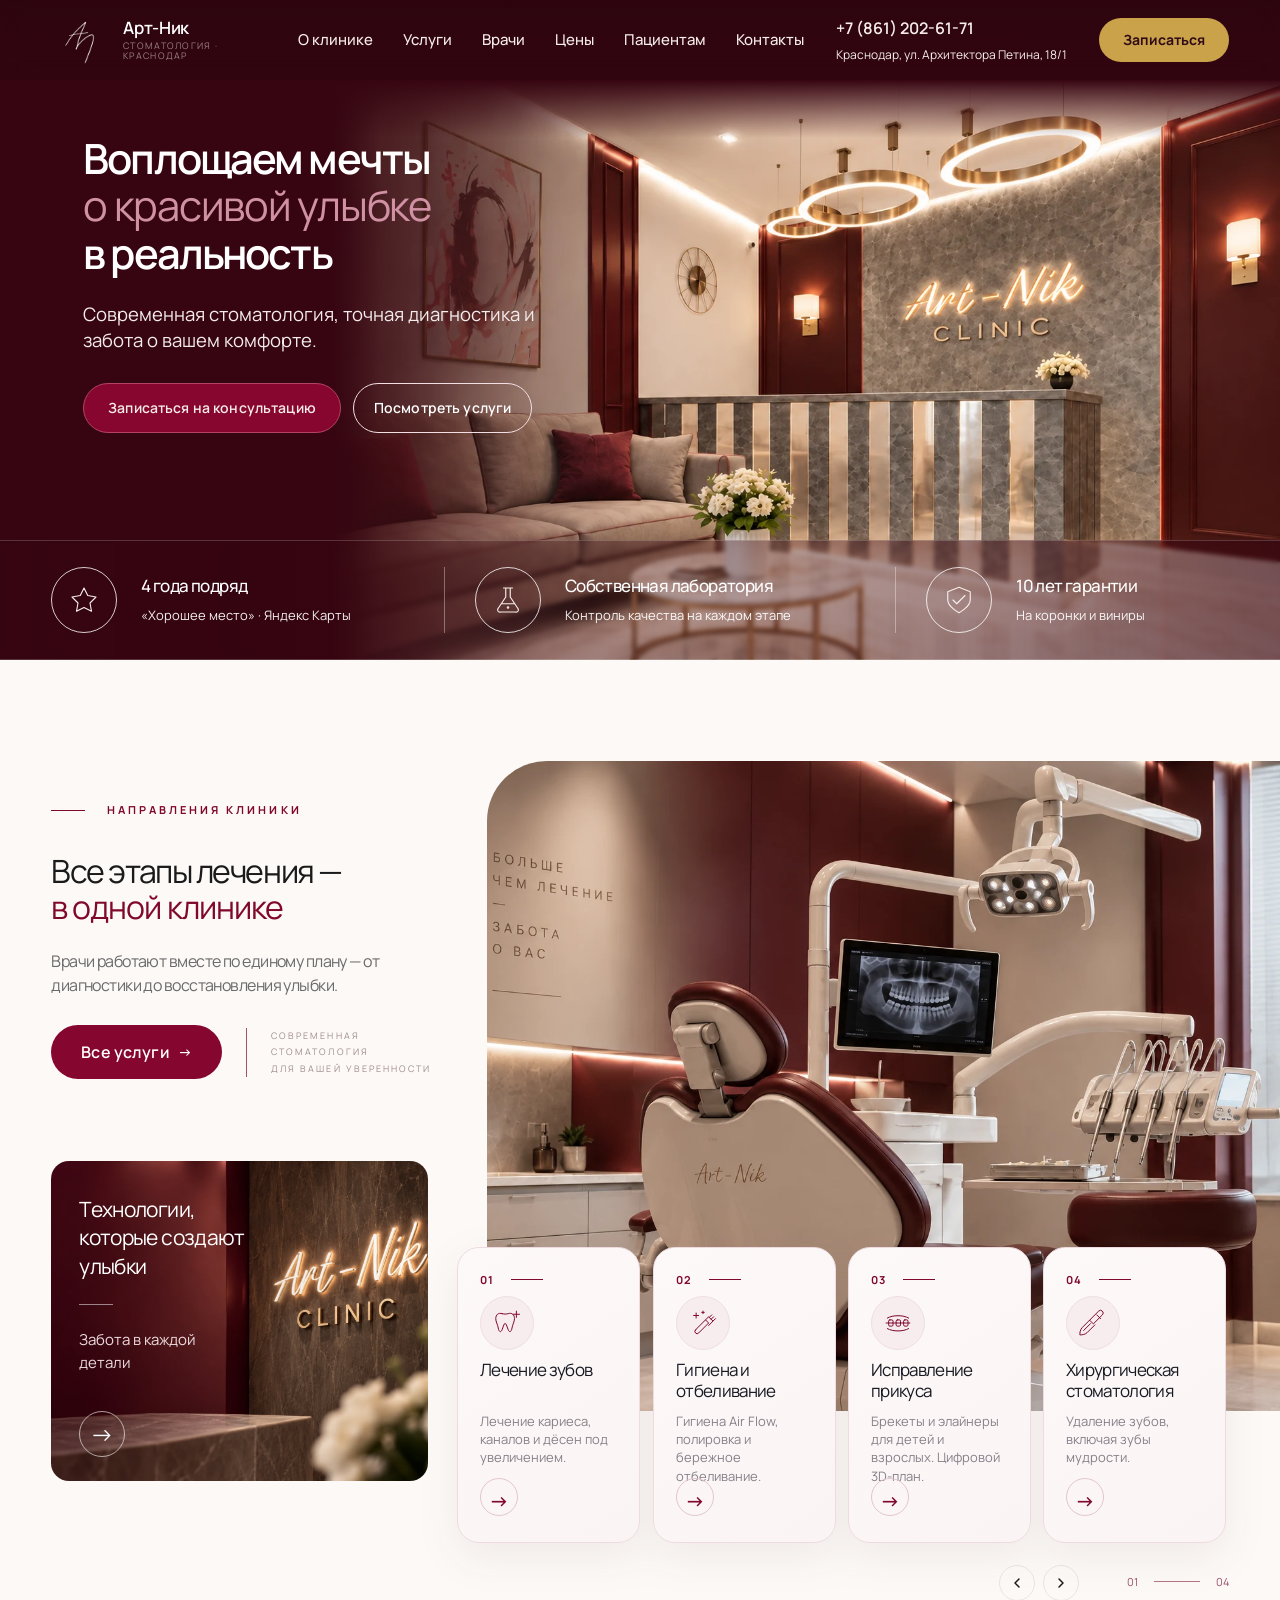
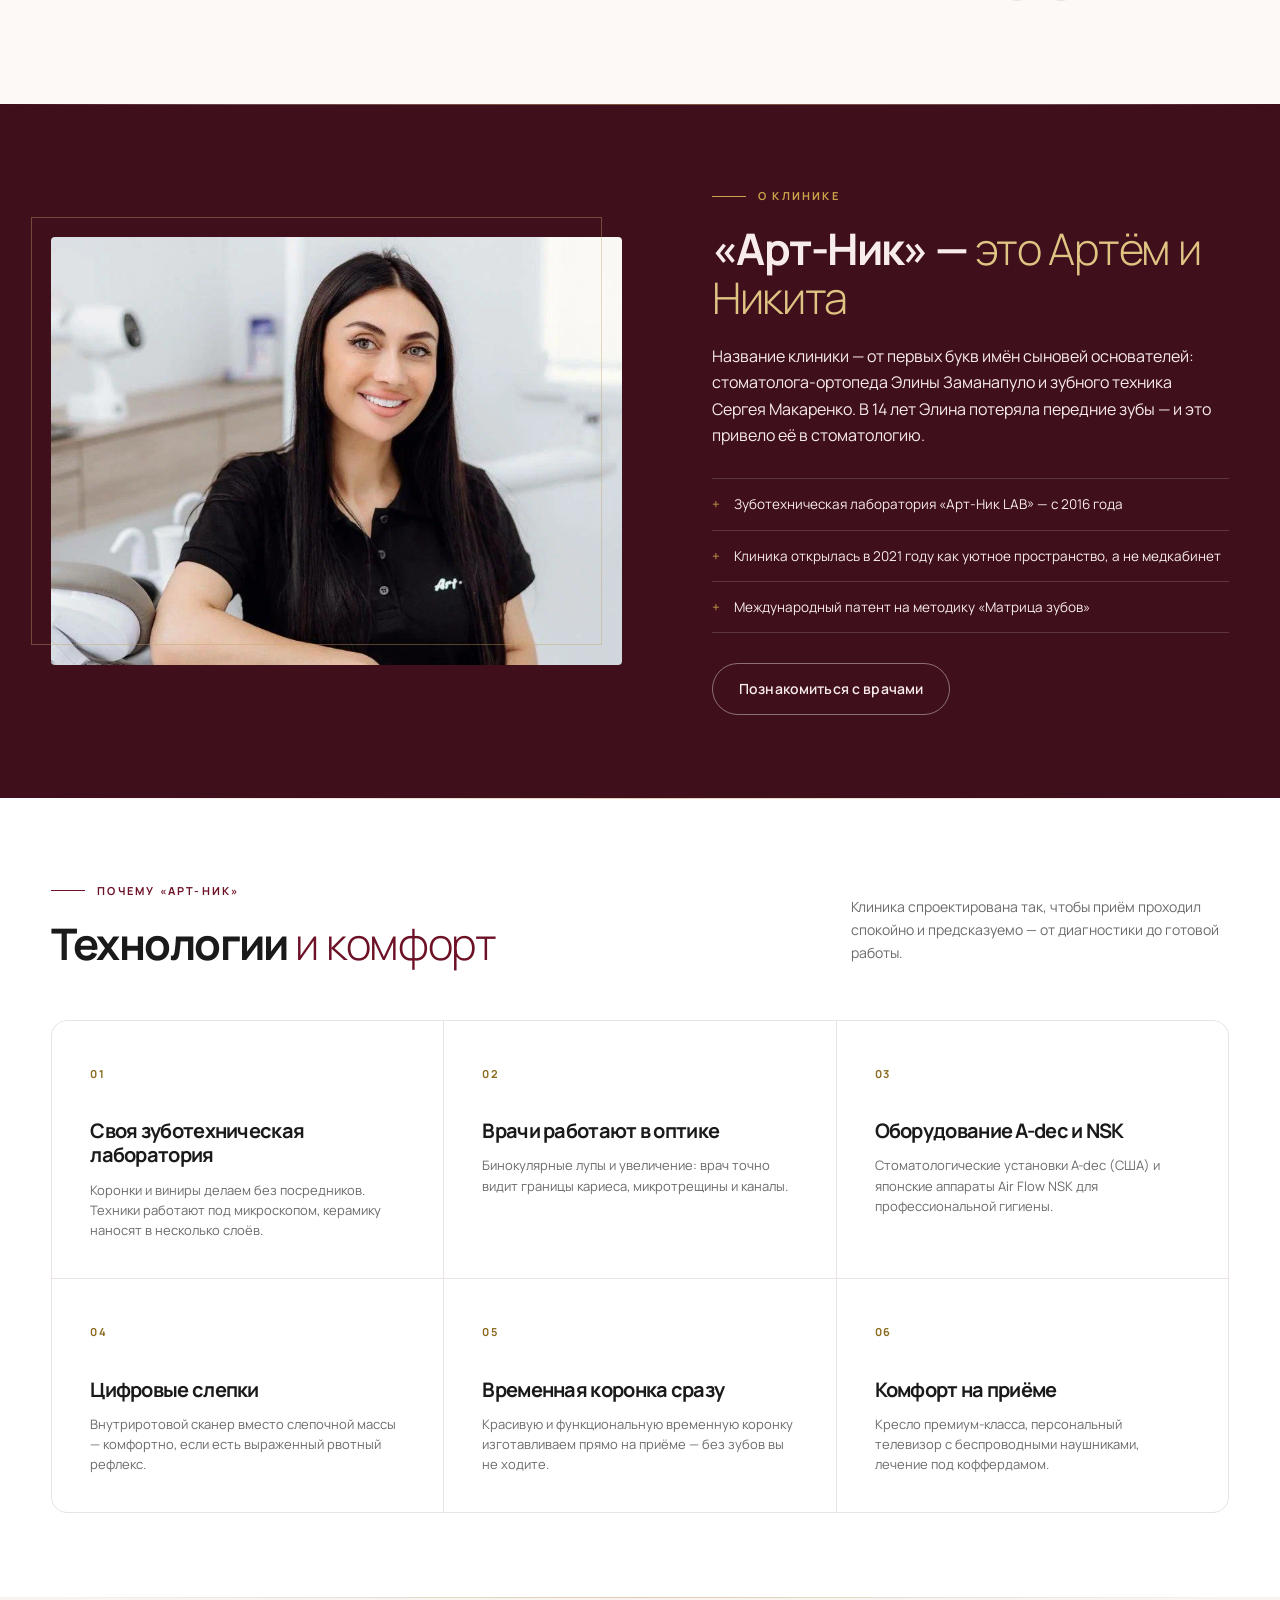
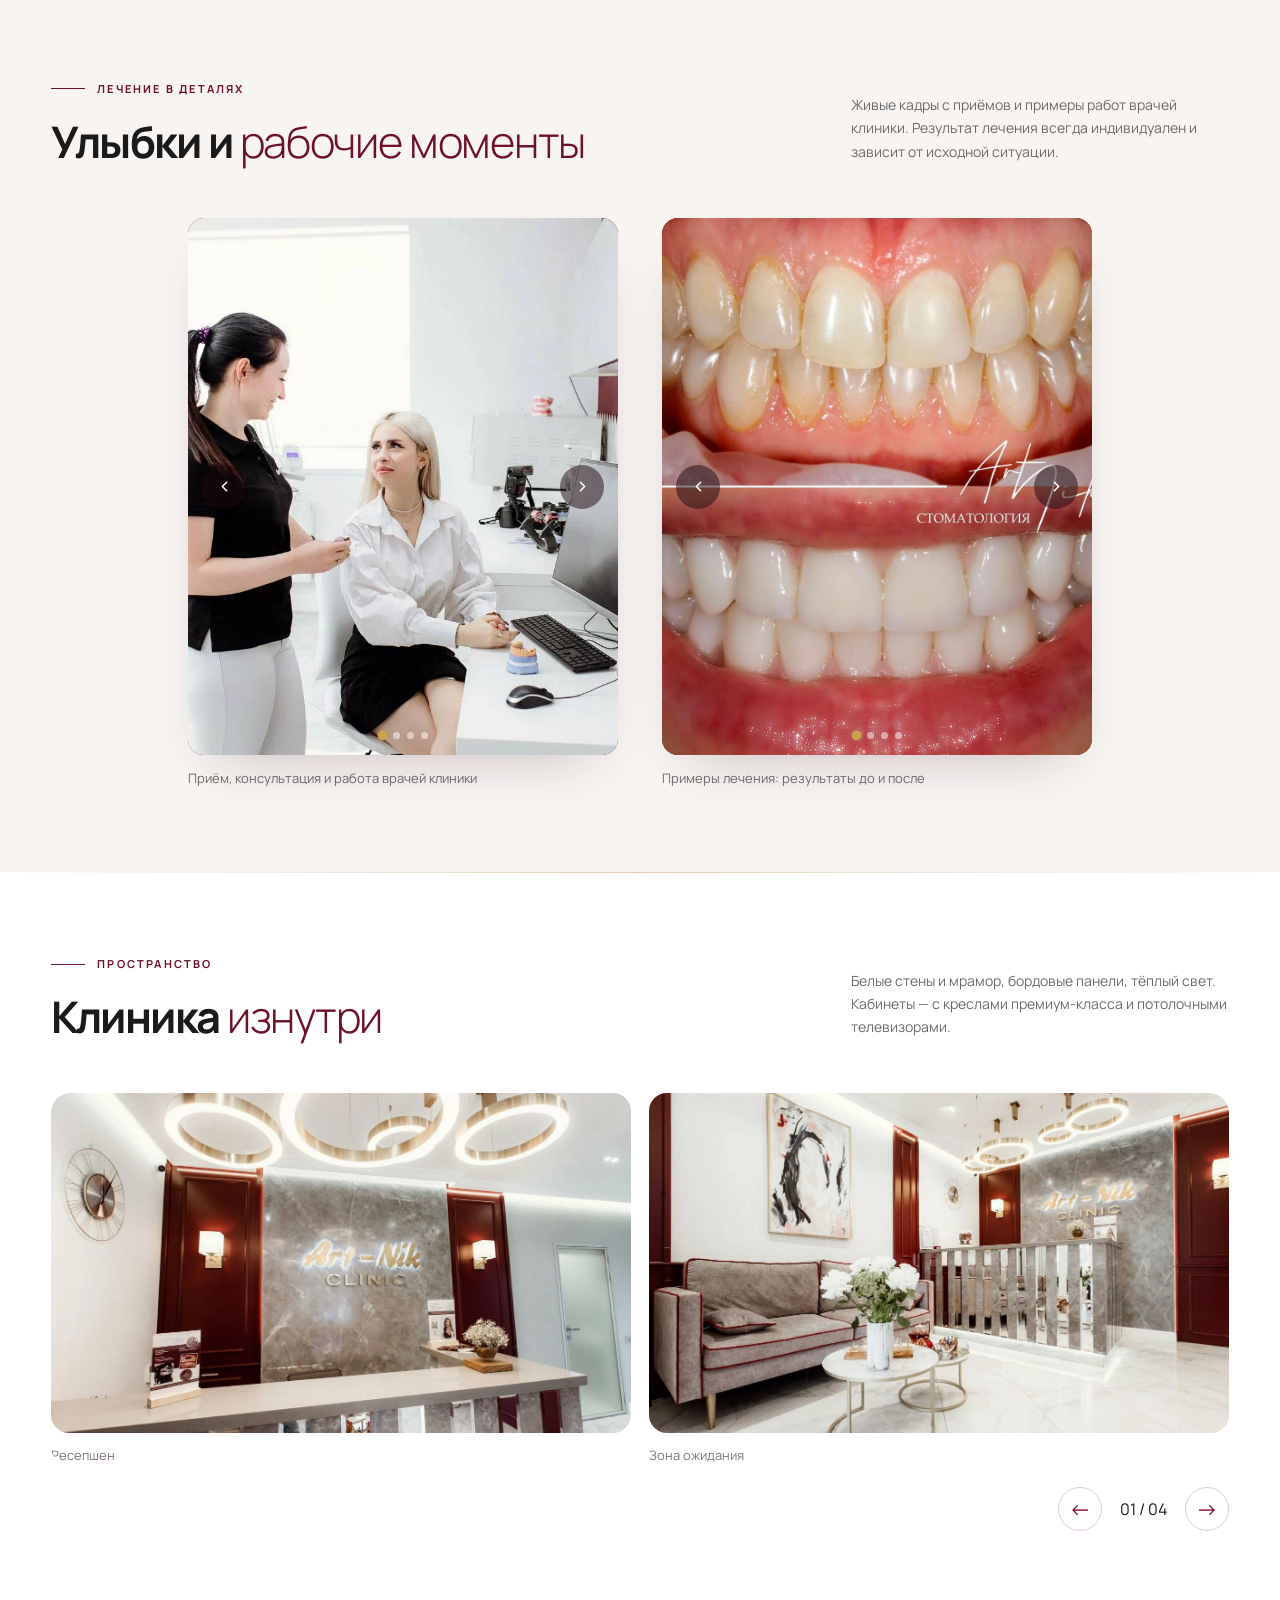
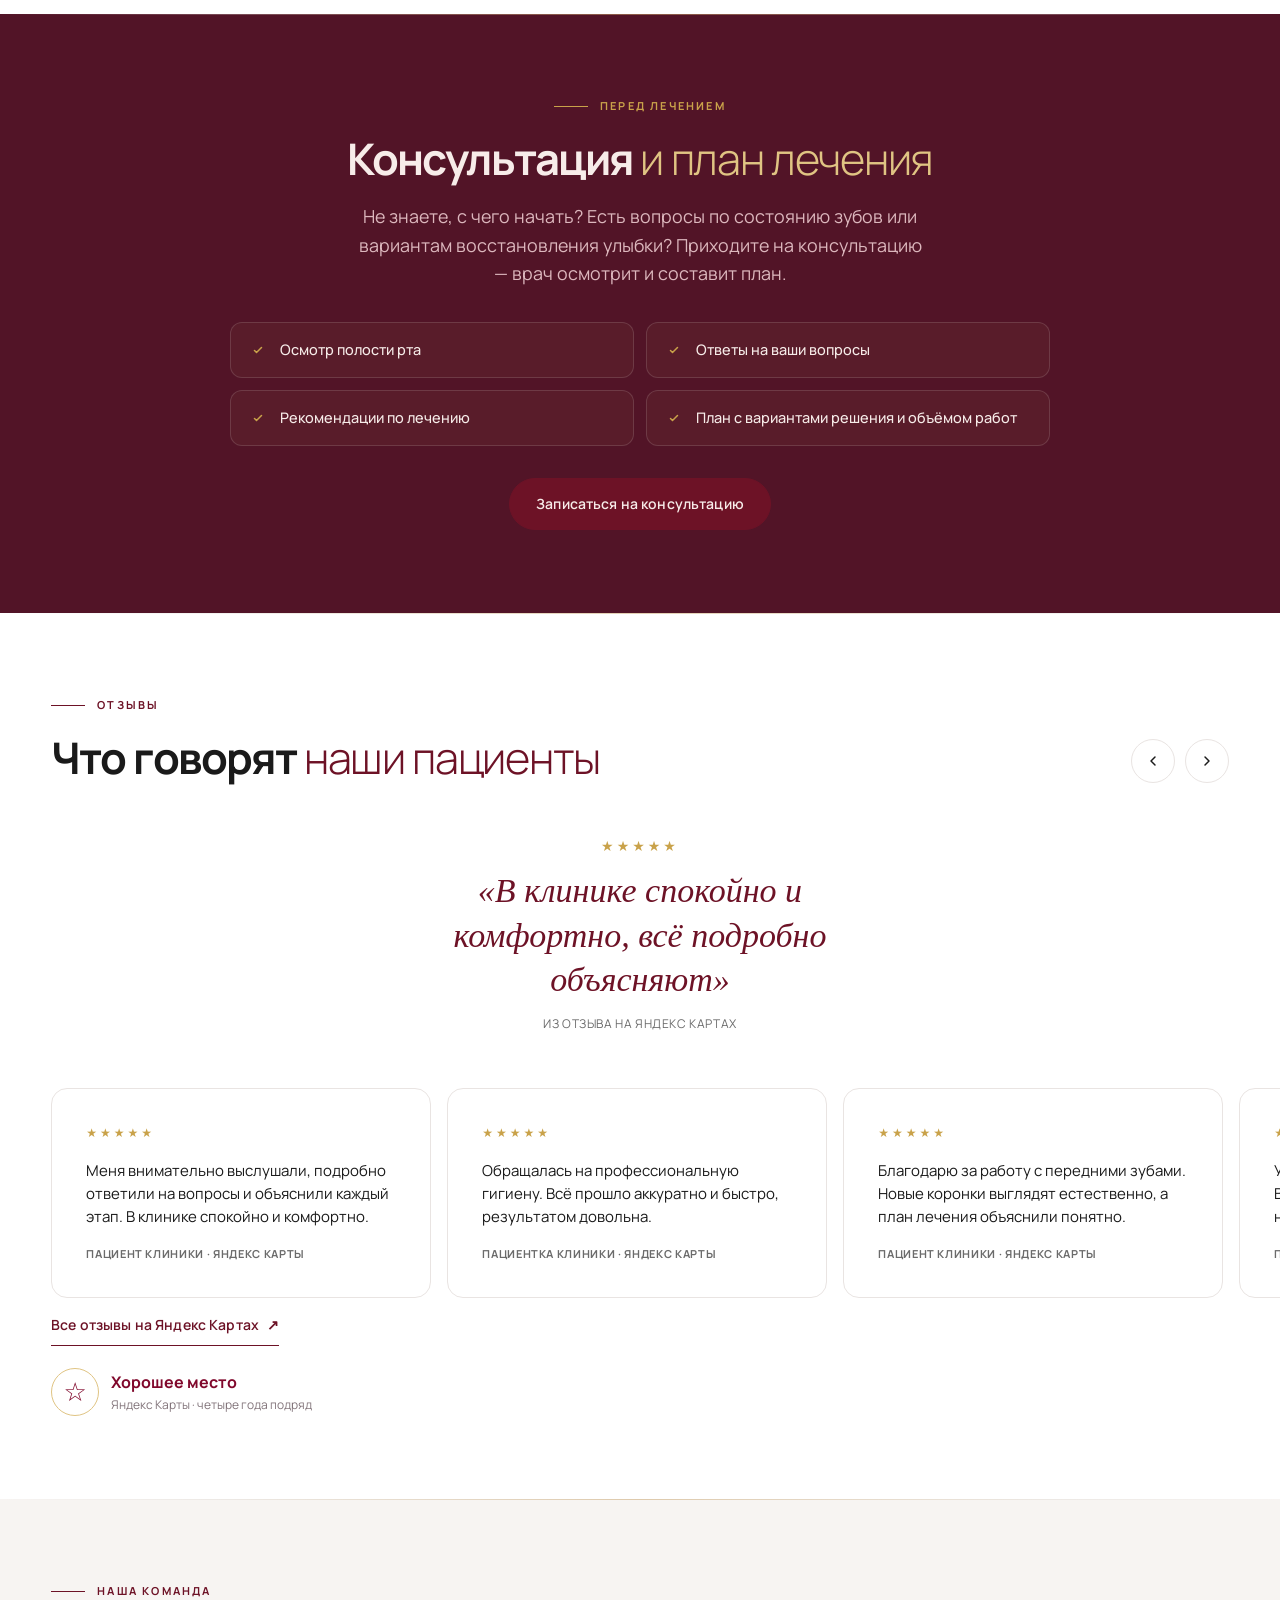
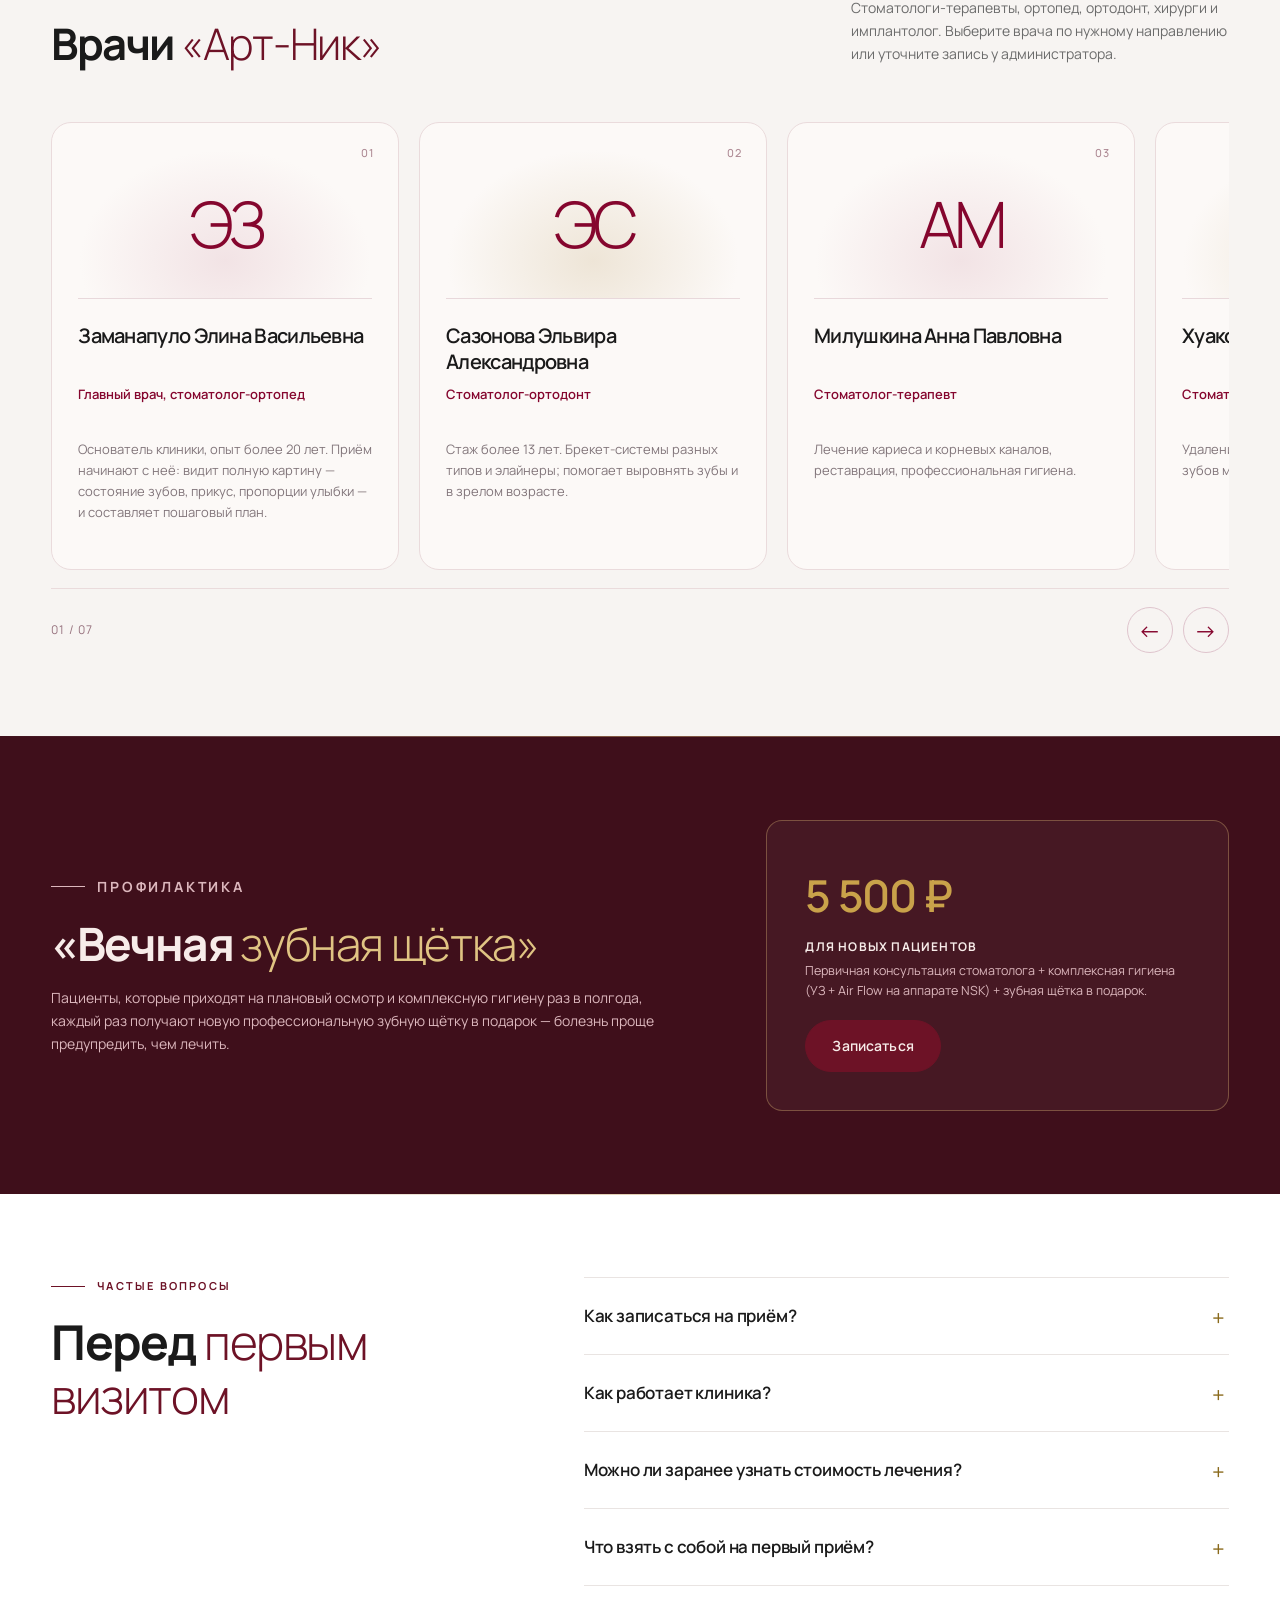
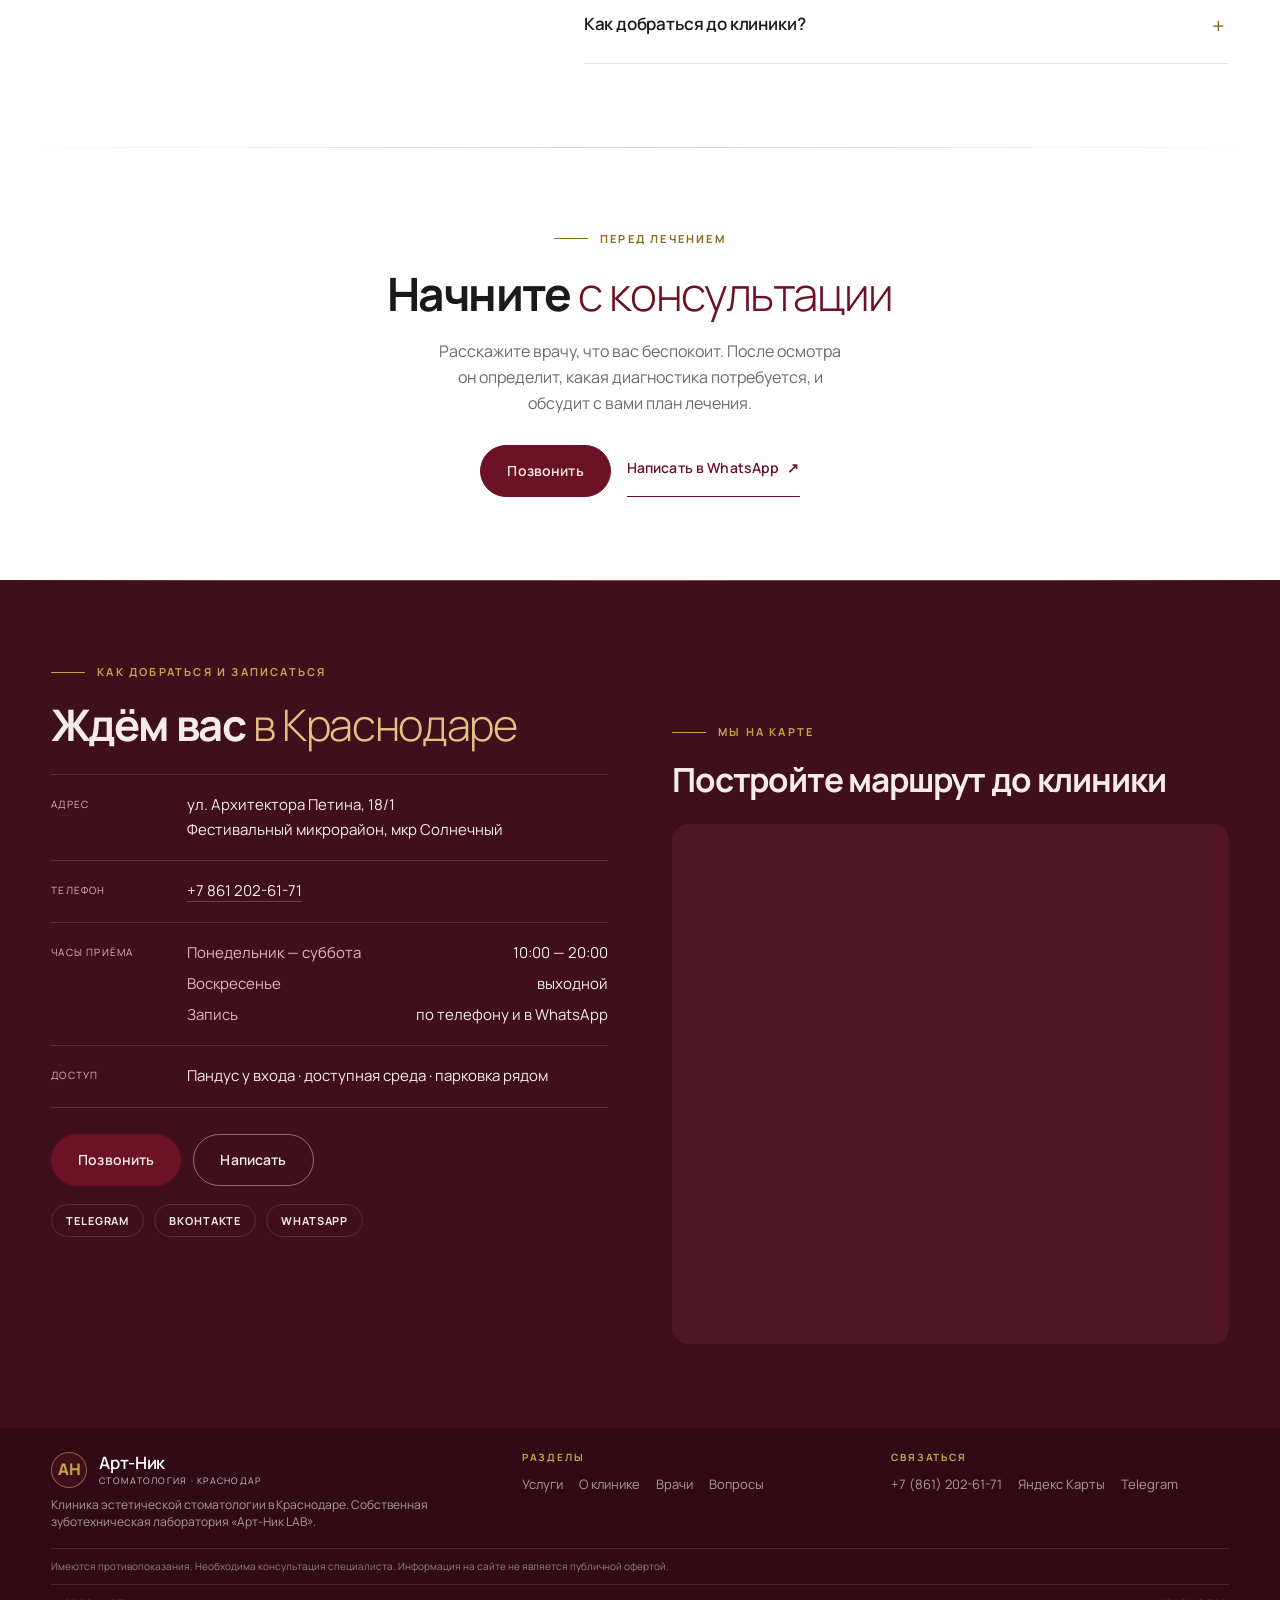
==== commit 6133ea16: "Доработать восстановленный дизайн: карусель врачей, порядок блоков, фикс интро Секции "Технологии и " ====
--- a/index.html
+++ b/index.html
@@ -26,11 +26,11 @@
   <link rel="icon" href="assets/favicon.svg?v=restored1" type="image/svg+xml">
   <link rel="preload" href="assets/images/hero-interior-reference.webp" as="image">
   <link rel="stylesheet" href="styles.css?v=restored1">
-  <link rel="stylesheet" href="history-restored.css?v=3">
-  <link rel="stylesheet" href="restored-motion.css?v=1">
-  <script src="visit-intro.js"></script>
+  <link rel="stylesheet" href="history-restored.css?v=5">
+  <link rel="stylesheet" href="restored-motion.css?v=6">
+  <script src="visit-intro.js?v=7"></script>
   <script src="script.js?v=restored1" defer></script>
-  <script src="history-restored.js?v=2" defer></script>
+  <script src="history-restored.js?v=5" defer></script>
 </head>
 <body data-page="home" class="reference-layout">
   <div class="preloader" aria-hidden="true"><div class="preloader__content"><svg viewBox="0 0 90 90"><path d="M18 62 55 17 38 71M24 48l44-10M49 55c5-13 13-27 20-20 6 6-2 25-7 42"/></svg><span>ART-NIK CLINIC</span><i></i></div></div>
@@ -105,13 +105,22 @@
       </div>
     </section>
 
-    <section class="section surf surf--paper" id="clinic">
-      <div class="shell">
-        <div class="head">
-          <div><p class="eyebrow">Пространство</p><h2 class="h2">Клиника <em>изнутри</em></h2></div>
-          <p class="head__lead">Белые стены и мрамор, бордовые панели, тёплый свет. Кабинеты — с креслами премиум-класса и потолочными телевизорами.</p>
-        </div>
-        <div class="clinic-carousel" data-clinic-carousel><div class="clinic-carousel__viewport" tabindex="0" aria-label="Фотогалерея клиники, по две фотографии на слайде"><div class="clinic-carousel__pair" role="group" aria-label="1 из 4"><figure><button type="button" data-lightbox="assets/images/XXXL (21).webp" aria-label="Открыть фото: Ресепшен"><img src="assets/images/XXXL (21).webp" alt="Ресепшен клиники Арт-Ник с фирменной стеной" loading="lazy"></button><figcaption>Ресепшен</figcaption></figure><figure><button type="button" data-lightbox="assets/images/XXXL (3).webp" aria-label="Открыть фото: Зона ожидания"><img src="assets/images/XXXL (3).webp" alt="Зона ожидания клиники Арт-Ник" loading="lazy"></button><figcaption>Зона ожидания</figcaption></figure></div><div class="clinic-carousel__pair" role="group" aria-label="2 из 4"><figure><button type="button" data-lightbox="assets/images/XXXL (7).webp" aria-label="Открыть фото: Холл"><img src="assets/images/XXXL (7).webp" alt="Холл клиники Арт-Ник" loading="lazy"></button><figcaption>Холл</figcaption></figure><figure><button type="button" data-lightbox="assets/images/XXXL (4).webp" aria-label="Открыть фото: Лечебный кабинет"><img src="assets/images/XXXL (4).webp" alt="Лечебный кабинет с бордовым креслом и потолочным телевизором" loading="lazy"></button><figcaption>Лечебный кабинет</figcaption></figure></div><div class="clinic-carousel__pair" role="group" aria-label="3 из 4"><figure><button type="button" data-lightbox="assets/images/XXXL (5).webp" aria-label="Открыть фото: Кабинет"><img src="assets/images/XXXL (5).webp" alt="Светлый лечебный кабинет клиники Арт-Ник" loading="lazy"></button><figcaption>Кабинет</figcaption></figure><figure><button type="button" data-lightbox="assets/images/XXXL (6).webp" aria-label="Открыть фото: Оснащение кабинета"><img src="assets/images/XXXL (6).webp" alt="Рабочая зона стоматологического кабинета" loading="lazy"></button><figcaption>Оснащение кабинета</figcaption></figure></div><div class="clinic-carousel__pair" role="group" aria-label="4 из 4"><figure><button type="button" data-lightbox="assets/images/XXXL (10).webp" aria-label="Открыть фото: Комфортное ожидание"><img src="assets/images/XXXL (10).webp" alt="Уютная зона ожидания с телевизором" loading="lazy"></button><figcaption>Комфортное ожидание</figcaption></figure><figure><button type="button" data-lightbox="assets/images/XXXL (9).webp" aria-label="Открыть фото: «Хорошее место» — 4 года подряд"><img src="assets/images/XXXL (9).webp" alt="Наклейка награды Хорошее место 2026 на входе в клинику" loading="lazy"></button><figcaption>«Хорошее место» — 4 года подряд</figcaption></figure></div></div><div class="clinic-carousel__controls"><button data-clinic-prev aria-label="Предыдущая пара фотографий">←</button><span data-clinic-count>01 / 04</span><button data-clinic-next aria-label="Следующая пара фотографий">→</button></div></div></div></section>
+    <section class="why section surf surf--paper" id="why">
+      <div class="shell">
+        <div class="head">
+          <div><p class="eyebrow">Почему «Арт-Ник»</p><h2 class="h2">Технологии <em>и комфорт</em></h2></div>
+          <p class="head__lead">Клиника спроектирована так, чтобы приём проходил спокойно и предсказуемо — от диагностики до готовой работы.</p>
+        </div>
+        <div class="why__grid">
+          <article class="why__card reveal"><span>01</span><h3>Своя зуботехническая лаборатория</h3><p>Коронки и виниры делаем без посредников. Техники работают под микроскопом, керамику наносят в несколько слоёв.</p></article>
+          <article class="why__card reveal"><span>02</span><h3>Врачи работают в оптике</h3><p>Бинокулярные лупы и увеличение: врач точно видит границы кариеса, микротрещины и каналы.</p></article>
+          <article class="why__card reveal"><span>03</span><h3>Оборудование A-dec и NSK</h3><p>Стоматологические установки A-dec (США) и японские аппараты Air Flow NSK для профессиональной гигиены.</p></article>
+          <article class="why__card reveal"><span>04</span><h3>Цифровые слепки</h3><p>Внутриротовой сканер вместо слепочной массы — комфортно, если есть выраженный рвотный рефлекс.</p></article>
+          <article class="why__card reveal"><span>05</span><h3>Временная коронка сразу</h3><p>Красивую и функциональную временную коронку изготавливаем прямо на приёме — без зубов вы не ходите.</p></article>
+          <article class="why__card reveal"><span>06</span><h3>Комфорт на приёме</h3><p>Кресло премиум-класса, персональный телевизор с беспроводными наушниками, лечение под коффердамом.</p></article>
+        </div>
+      </div>
+    </section>
 
     <section class="cases section surf surf--white" id="cases">
       <div class="shell">
@@ -152,22 +161,13 @@
       </div>
     </section>
 
-    <section class="why section surf surf--paper" id="why">
-      <div class="shell">
-        <div class="head">
-          <div><p class="eyebrow">Почему «Арт-Ник»</p><h2 class="h2">Технологии <em>и комфорт</em></h2></div>
-          <p class="head__lead">Клиника спроектирована так, чтобы приём проходил спокойно и предсказуемо — от диагностики до готовой работы.</p>
-        </div>
-        <div class="why__grid">
-          <article class="why__card reveal"><span>01</span><h3>Своя зуботехническая лаборатория</h3><p>Коронки и виниры делаем без посредников. Техники работают под микроскопом, керамику наносят в несколько слоёв.</p></article>
-          <article class="why__card reveal"><span>02</span><h3>Врачи работают в оптике</h3><p>Бинокулярные лупы и увеличение: врач точно видит границы кариеса, микротрещины и каналы.</p></article>
-          <article class="why__card reveal"><span>03</span><h3>Оборудование A-dec и NSK</h3><p>Стоматологические установки A-dec (США) и японские аппараты Air Flow NSK для профессиональной гигиены.</p></article>
-          <article class="why__card reveal"><span>04</span><h3>Цифровые слепки</h3><p>Внутриротовой сканер вместо слепочной массы — комфортно, если есть выраженный рвотный рефлекс.</p></article>
-          <article class="why__card reveal"><span>05</span><h3>Временная коронка сразу</h3><p>Красивую и функциональную временную коронку изготавливаем прямо на приёме — без зубов вы не ходите.</p></article>
-          <article class="why__card reveal"><span>06</span><h3>Комфорт на приёме</h3><p>Кресло премиум-класса, персональный телевизор с беспроводными наушниками, лечение под коффердамом.</p></article>
-        </div>
-      </div>
-    </section>
+    <section class="section surf surf--paper" id="clinic">
+      <div class="shell">
+        <div class="head">
+          <div><p class="eyebrow">Пространство</p><h2 class="h2">Клиника <em>изнутри</em></h2></div>
+          <p class="head__lead">Белые стены и мрамор, бордовые панели, тёплый свет. Кабинеты — с креслами премиум-класса и потолочными телевизорами.</p>
+        </div>
+        <div class="clinic-carousel" data-clinic-carousel><div class="clinic-carousel__viewport" tabindex="0" aria-label="Фотогалерея клиники, по две фотографии на слайде"><div class="clinic-carousel__pair" role="group" aria-label="1 из 4"><figure><button type="button" data-lightbox="assets/images/XXXL (21).webp" aria-label="Открыть фото: Ресепшен"><img src="assets/images/XXXL (21).webp" alt="Ресепшен клиники Арт-Ник с фирменной стеной" loading="lazy"></button><figcaption>Ресепшен</figcaption></figure><figure><button type="button" data-lightbox="assets/images/XXXL (3).webp" aria-label="Открыть фото: Зона ожидания"><img src="assets/images/XXXL (3).webp" alt="Зона ожидания клиники Арт-Ник" loading="lazy"></button><figcaption>Зона ожидания</figcaption></figure></div><div class="clinic-carousel__pair" role="group" aria-label="2 из 4"><figure><button type="button" data-lightbox="assets/images/XXXL (7).webp" aria-label="Открыть фото: Холл"><img src="assets/images/XXXL (7).webp" alt="Холл клиники Арт-Ник" loading="lazy"></button><figcaption>Холл</figcaption></figure><figure><button type="button" data-lightbox="assets/images/XXXL (4).webp" aria-label="Открыть фото: Лечебный кабинет"><img src="assets/images/XXXL (4).webp" alt="Лечебный кабинет с бордовым креслом и потолочным телевизором" loading="lazy"></button><figcaption>Лечебный кабинет</figcaption></figure></div><div class="clinic-carousel__pair" role="group" aria-label="3 из 4"><figure><button type="button" data-lightbox="assets/images/XXXL (5).webp" aria-label="Открыть фото: Кабинет"><img src="assets/images/XXXL (5).webp" alt="Светлый лечебный кабинет клиники Арт-Ник" loading="lazy"></button><figcaption>Кабинет</figcaption></figure><figure><button type="button" data-lightbox="assets/images/XXXL (6).webp" aria-label="Открыть фото: Оснащение кабинета"><img src="assets/images/XXXL (6).webp" alt="Рабочая зона стоматологического кабинета" loading="lazy"></button><figcaption>Оснащение кабинета</figcaption></figure></div><div class="clinic-carousel__pair" role="group" aria-label="4 из 4"><figure><button type="button" data-lightbox="assets/images/XXXL (10).webp" aria-label="Открыть фото: Комфортное ожидание"><img src="assets/images/XXXL (10).webp" alt="Уютная зона ожидания с телевизором" loading="lazy"></button><figcaption>Комфортное ожидание</figcaption></figure><figure><button type="button" data-lightbox="assets/images/XXXL (9).webp" aria-label="Открыть фото: «Хорошее место» — 4 года подряд"><img src="assets/images/XXXL (9).webp" alt="Наклейка награды Хорошее место 2026 на входе в клинику" loading="lazy"></button><figcaption>«Хорошее место» — 4 года подряд</figcaption></figure></div></div><div class="clinic-carousel__controls"><button data-clinic-prev aria-label="Предыдущая пара фотографий">←</button><span data-clinic-count>01 / 04</span><button data-clinic-next aria-label="Следующая пара фотографий">→</button></div></div></div></section>
 
     <section class="consult section surf surf--cocoa" id="consult">
       <div class="shell consult__inner">
@@ -212,21 +212,22 @@
       </div>
     </section>
 
-    <section class="team section surf surf--white" id="doctors">
+    <section class="team section surf surf--white" id="doctors" data-doctor-carousel>
       <div class="shell">
         <div class="head">
           <div><p class="eyebrow">Наша команда</p><h2 class="h2">Врачи <em>«Арт-Ник»</em></h2></div>
           <p class="head__lead">Стоматологи-терапевты, ортопед, ортодонт, хирурги и имплантолог. Выберите врача по нужному направлению или уточните запись у администратора.</p>
         </div>
-        <div class="team__grid">
-          <article class="doc reveal"><span>01</span><div class="doc__mono" aria-hidden="true">ЭЗ</div><h3>Заманапуло Элина Васильевна</h3><p class="doc__role">Главный врач, стоматолог-ортопед</p><p class="doc__bio">Основатель клиники, опыт более 20 лет. Приём начинают с неё: видит полную картину — состояние зубов, прикус, пропорции улыбки — и составляет пошаговый план.</p></article>
-          <article class="doc reveal"><span>02</span><div class="doc__mono" aria-hidden="true">ЭС</div><h3>Сазонова Эльвира Александровна</h3><p class="doc__role">Стоматолог-ортодонт</p><p class="doc__bio">Стаж более 13 лет. Брекет-системы разных типов и элайнеры; помогает выровнять зубы и в зрелом возрасте.</p></article>
-          <article class="doc reveal"><span>03</span><div class="doc__mono" aria-hidden="true">АМ</div><h3>Милушкина Анна Павловна</h3><p class="doc__role">Стоматолог-терапевт</p><p class="doc__bio">Лечение кариеса и корневых каналов, реставрация, профессиональная гигиена.</p></article>
-          <article class="doc reveal"><span>04</span><div class="doc__mono" aria-hidden="true">ХХ</div><h3>Хуако Хазрет Асланович</h3><p class="doc__role">Стоматолог-хирург</p><p class="doc__bio">Удаление зубов любой сложности, в том числе зубов мудрости, амбулаторная хирургия.</p></article>
-          <article class="doc reveal"><span>05</span><div class="doc__mono" aria-hidden="true">ЛП</div><h3>Петренко Леонтий Гурамиевич</h3><p class="doc__role">Стоматолог-хирург, имплантолог</p><p class="doc__bio">Выпускник КубГМУ, обучение в Литве, стажировка в Израиле. Имплантация всех видов («всё на 4», «всё на 6»), костная пластика, синус-лифтинг. У пациентов — «самый добрый хирург».</p></article>
-          <article class="doc reveal"><span>06</span><div class="doc__mono" aria-hidden="true">ИН</div><h3>Несмелов Илья Сергеевич</h3><p class="doc__role">Стоматолог-терапевт</p><p class="doc__bio">Практический опыт 11 лет, учился в КубГМУ и СПбГМУ. Профгигиена, лечение кариеса, эндодонтия, ортопедия.</p></article>
-          <article class="doc reveal"><span>07</span><div class="doc__mono" aria-hidden="true">МЕ</div><h3>Евстафиадис Мария Владимировна</h3><p class="doc__role">Стоматолог-терапевт</p><p class="doc__bio">Лечение зубов и дёсен, профилактика, работа под увеличением.</p></article>
-        </div>
+        <div class="team__grid" tabindex="0" aria-label="Врачи клиники, горизонтальная карусель">
+          <article class="doc"><span>01</span><div class="doc__mono" aria-hidden="true">ЭЗ</div><h3>Заманапуло Элина Васильевна</h3><p class="doc__role">Главный врач, стоматолог-ортопед</p><p class="doc__bio">Основатель клиники, опыт более 20 лет. Приём начинают с неё: видит полную картину — состояние зубов, прикус, пропорции улыбки — и составляет пошаговый план.</p></article>
+          <article class="doc"><span>02</span><div class="doc__mono" aria-hidden="true">ЭС</div><h3>Сазонова Эльвира Александровна</h3><p class="doc__role">Стоматолог-ортодонт</p><p class="doc__bio">Стаж более 13 лет. Брекет-системы разных типов и элайнеры; помогает выровнять зубы и в зрелом возрасте.</p></article>
+          <article class="doc"><span>03</span><div class="doc__mono" aria-hidden="true">АМ</div><h3>Милушкина Анна Павловна</h3><p class="doc__role">Стоматолог-терапевт</p><p class="doc__bio">Лечение кариеса и корневых каналов, реставрация, профессиональная гигиена.</p></article>
+          <article class="doc"><span>04</span><div class="doc__mono" aria-hidden="true">ХХ</div><h3>Хуако Хазрет Асланович</h3><p class="doc__role">Стоматолог-хирург</p><p class="doc__bio">Удаление зубов любой сложности, в том числе зубов мудрости, амбулаторная хирургия.</p></article>
+          <article class="doc"><span>05</span><div class="doc__mono" aria-hidden="true">ЛП</div><h3>Петренко Леонтий Гурамиевич</h3><p class="doc__role">Стоматолог-хирург, имплантолог</p><p class="doc__bio">Выпускник КубГМУ, обучение в Литве, стажировка в Израиле. Имплантация всех видов («всё на 4», «всё на 6»), костная пластика, синус-лифтинг. У пациентов — «самый добрый хирург».</p></article>
+          <article class="doc"><span>06</span><div class="doc__mono" aria-hidden="true">ИН</div><h3>Несмелов Илья Сергеевич</h3><p class="doc__role">Стоматолог-терапевт</p><p class="doc__bio">Практический опыт 11 лет, учился в КубГМУ и СПбГМУ. Профгигиена, лечение кариеса, эндодонтия, ортопедия.</p></article>
+          <article class="doc"><span>07</span><div class="doc__mono" aria-hidden="true">МЕ</div><h3>Евстафиадис Мария Владимировна</h3><p class="doc__role">Стоматолог-терапевт</p><p class="doc__bio">Лечение зубов и дёсен, профилактика, работа под увеличением.</p></article>
+        </div>
+        <div class="team__controls"><span class="team__count" aria-live="polite" data-doctor-count>01 / 07</span><div class="team__arrows"><button type="button" data-doctor-prev aria-label="Предыдущие врачи">←</button><button type="button" data-doctor-next aria-label="Следующие врачи">→</button></div></div>
       </div>
     </section>
 
--- a/history-restored.css
+++ b/history-restored.css
@@ -42,6 +42,25 @@
 body[data-page="home"] .hero__facts b { color: #fff; font-size: 17px; font-weight: 500; line-height: 1.35; white-space: nowrap; }
 body[data-page="home"] .hero__facts small { display: block; margin-top: 8px; color: rgba(255,255,255,.94); font-size: 13px; line-height: 1.4; }
 .dirs__cabinet,.dirs__story,.dirs__note { display: none; }
+/* Doctors: a quiet horizontal gallery with individual typographic portraits. */
+body .team__grid { display: flex; gap: 20px; overflow-x: auto; scroll-snap-type: x mandatory; scrollbar-width: none; padding: 2px 2px 18px; }
+.team__grid::-webkit-scrollbar { display: none; }
+body .team__grid .doc { flex: 0 0 calc((100% - 60px)/3.2); min-width: 0; padding: 26px; border: 1px solid #eadbdc; border-radius: 20px; background: #fcf9f7; scroll-snap-align: start; position: relative; overflow: hidden; }
+body .team__grid .doc > span { position: absolute; top: 24px; right: 24px; color: #ad8993; font-weight: 500; }
+body .team__grid .doc__mono { width: 100%; height: 150px; margin: 0 0 24px; border: 0; border-bottom: 1px solid #e8d8db; border-radius: 0; color: #85062e; font: 300 64px/1 Manrope,sans-serif; letter-spacing: -.07em; background: radial-gradient(ellipse at 50% 75%,#f2e3e5,transparent 70%); }
+body .team__grid .doc:nth-child(even) .doc__mono { background: radial-gradient(ellipse at 50% 75%,#eee5d7,transparent 70%); }
+body main .team__grid .doc h3 { font-size: 20px; line-height: 1.3; min-height: 52px; font-weight: 600; letter-spacing: -.035em; }
+body .team__grid .doc__role { color: #85062e; font-size: 13px; line-height: 1.5; min-height: 40px; margin-top: 10px; }
+body .team__grid .doc__bio { color: #82767b; font-size: 13px; line-height: 1.6; margin-top: 14px; }
+.team__controls { display: flex; justify-content: space-between; align-items: center; border-top: 1px solid #eadbdc; padding-top: 18px; }
+.team__count { font-size: 12px; letter-spacing: .1em; color: #97727e; }
+.team__arrows { display: flex; gap: 10px; }
+.team__arrows button { width: 46px; height: 46px; border: 1px solid #dfc4cd; border-radius: 50%; background: transparent; color: #85062e; font: 400 23px/1 Manrope,sans-serif; cursor: pointer; transition: background .2s,color .2s; }
+.team__arrows button:hover { background: #85062e; color: #fff; }
+.team__arrows button:disabled { opacity: .3; cursor: default; background: transparent; color: #85062e; }
+.team__grid:focus-visible,.team__arrows button:focus-visible { outline: 2px solid #85062e; outline-offset: 4px; }
+@media(max-width:1000px) { body .team__grid .doc { flex-basis: calc((100% - 20px)/2.2); } }
+@media(max-width:640px) { body .team__grid { gap: 14px; } body .team__grid .doc { flex-basis: 86%; padding: 22px; } body .team__grid .doc__mono { height: 125px; } }
 .dirs > .shell { position: relative; }
 .dirs .eyebrow { color: #80082c; }
 .dirs .proc__icon { display: grid; place-items: center; border-radius: 50%; background: #f7edef; }
@@ -82,7 +101,7 @@
 ::-webkit-scrollbar-thumb { background: #85062e; border: 2px solid #f4ebe8; border-radius: 20px; }
 @media (min-width:1001px) {
   body[data-page="home"] main > section:not(.dirs):not(.hero) > .shell,body[data-page="home"] footer > .shell { width: min(1180px,calc(100% - 8vw)); }
-  body .dirs { margin-block: 71px; padding: 30px 0 32px; overflow: hidden; background: #fcf9f7; }
+  body .dirs { margin-block: 0; padding: 101px 0 103px; overflow: hidden; background: #fcf9f7; }
   body .dirs > .shell { height: 840px; }
   body .dirs .dirs__cabinet { display: block; position: absolute; top: 0; left: 37%; width: calc(63% + (100vw - 100%)/2); height: 650px; margin: 0; border-radius: 60px 0 0 0; overflow: hidden; }
   body .dirs .dirs__cabinet img { width: 100%; height: 100%; object-fit: cover; object-position: 50% 55%; }
--- a/restored-motion.css
+++ b/restored-motion.css
@@ -50,4 +50,4 @@
   @keyframes directions-photo { from { transform: scale(1.08); } to { transform: scale(1); } }
   @keyframes directions-card { from { opacity: 0; transform: translateY(22px) scale(.97); } to { opacity: 1; transform: none; } }
 }
-@media (prefers-reduced-motion:reduce) { .visit-intro .preloader { display: none; } .motion-reveal,.directions-reveal { opacity: 1; transform: none; } }
+@media (prefers-reduced-motion:reduce) { .visit-intro .preloader { animation: none; } .motion-reveal,.directions-reveal { opacity: 1; transform: none; } }
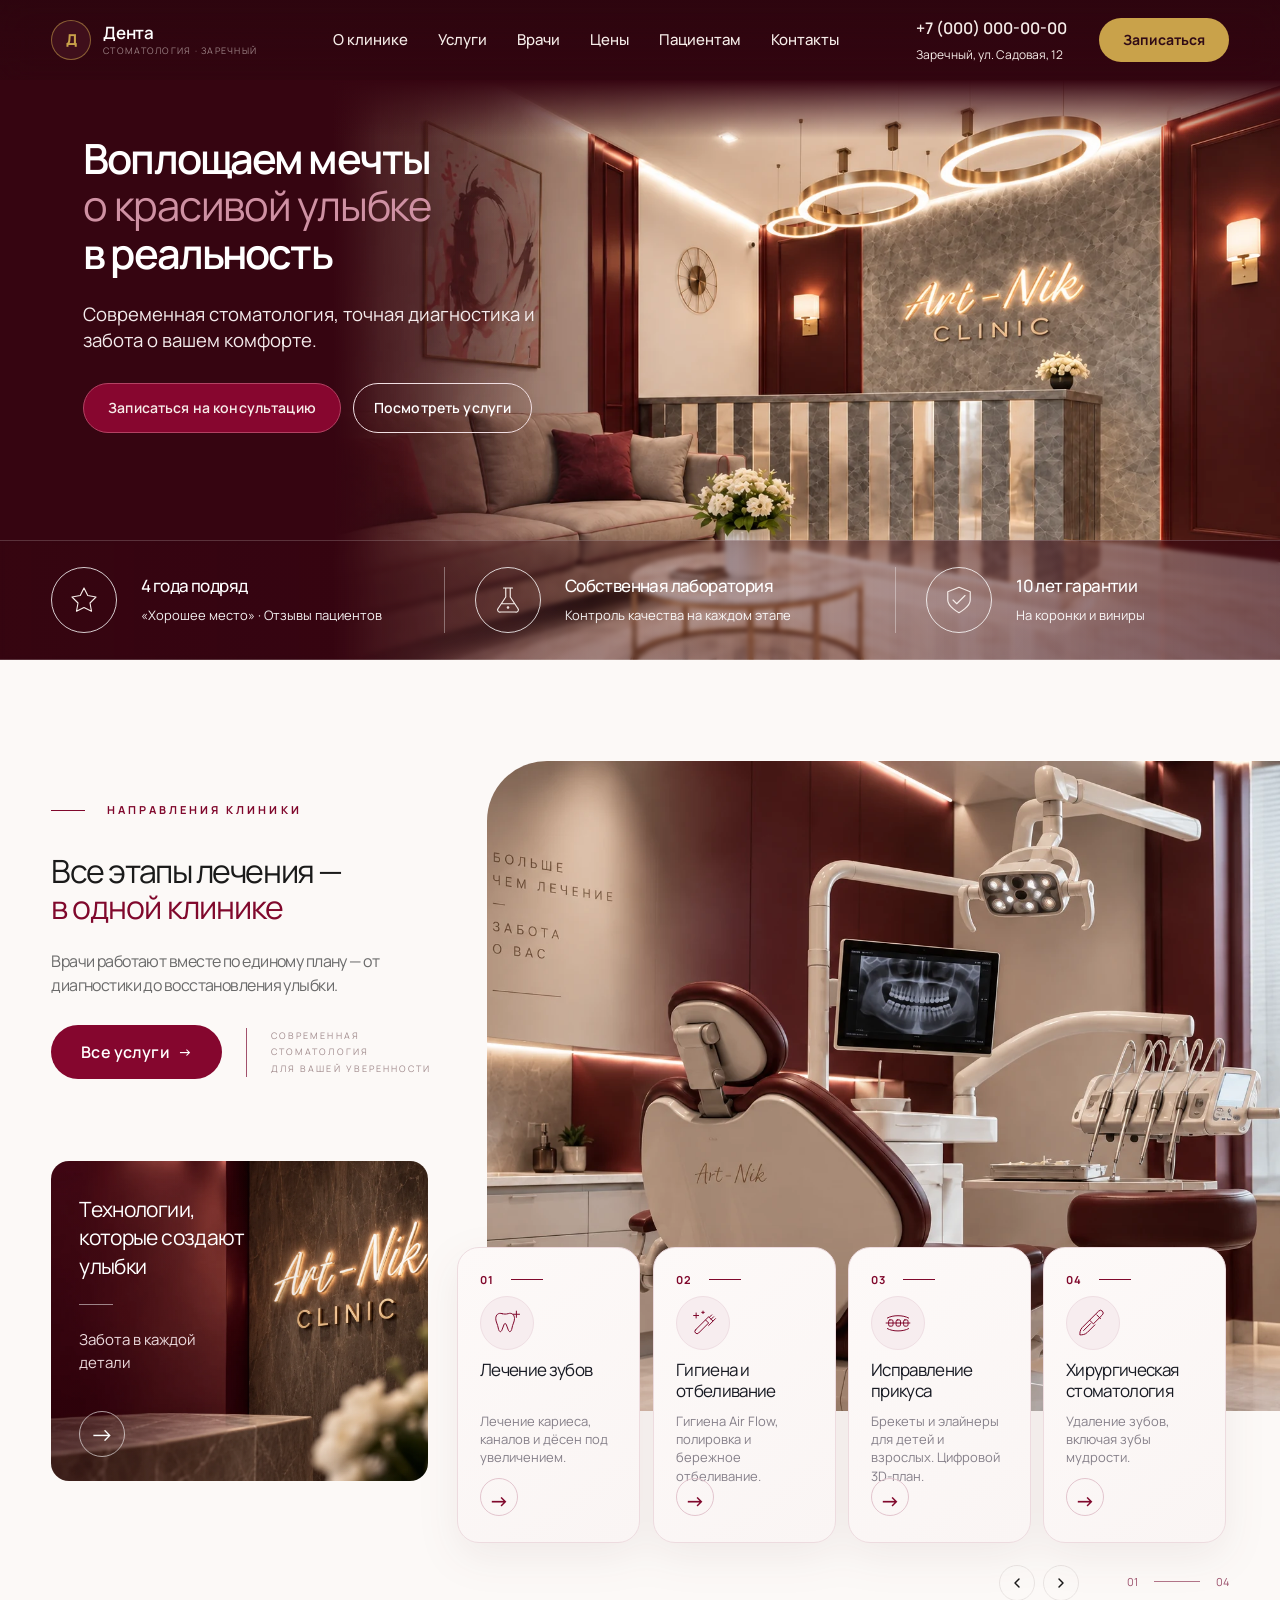
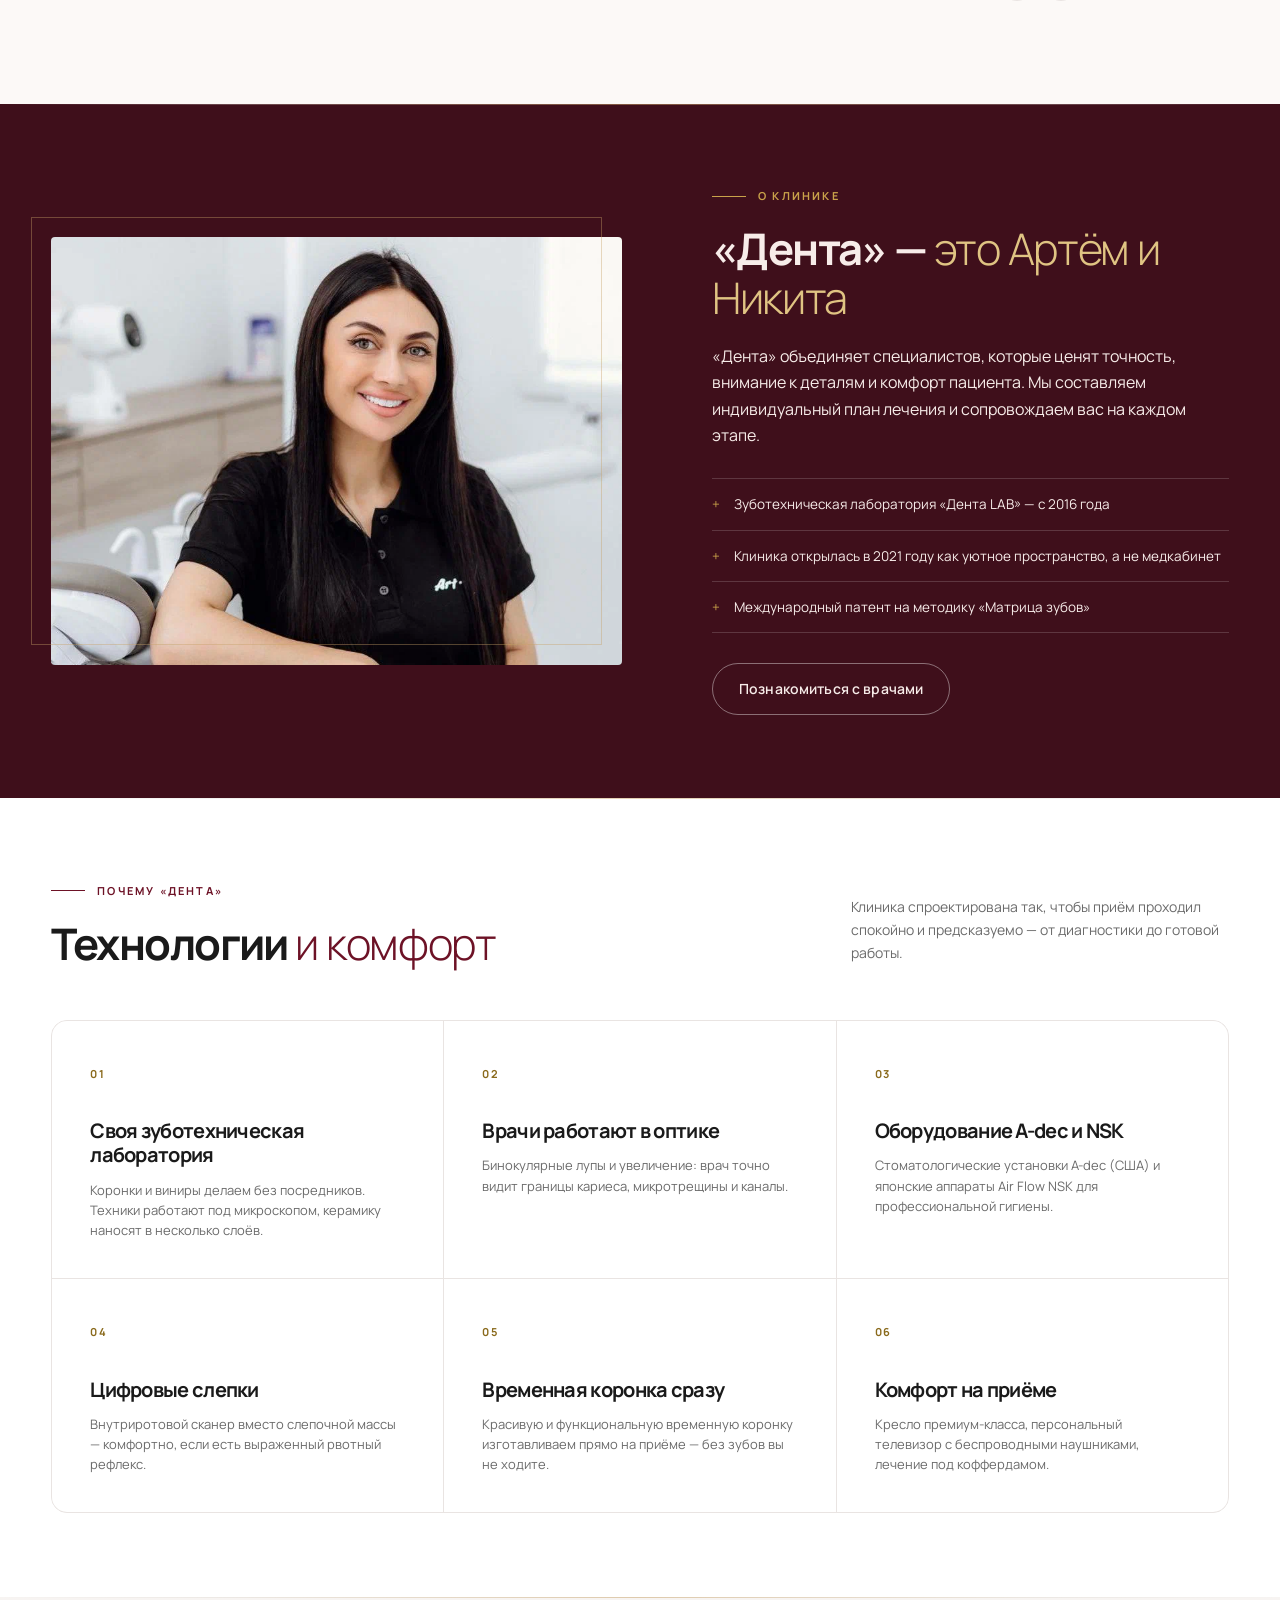
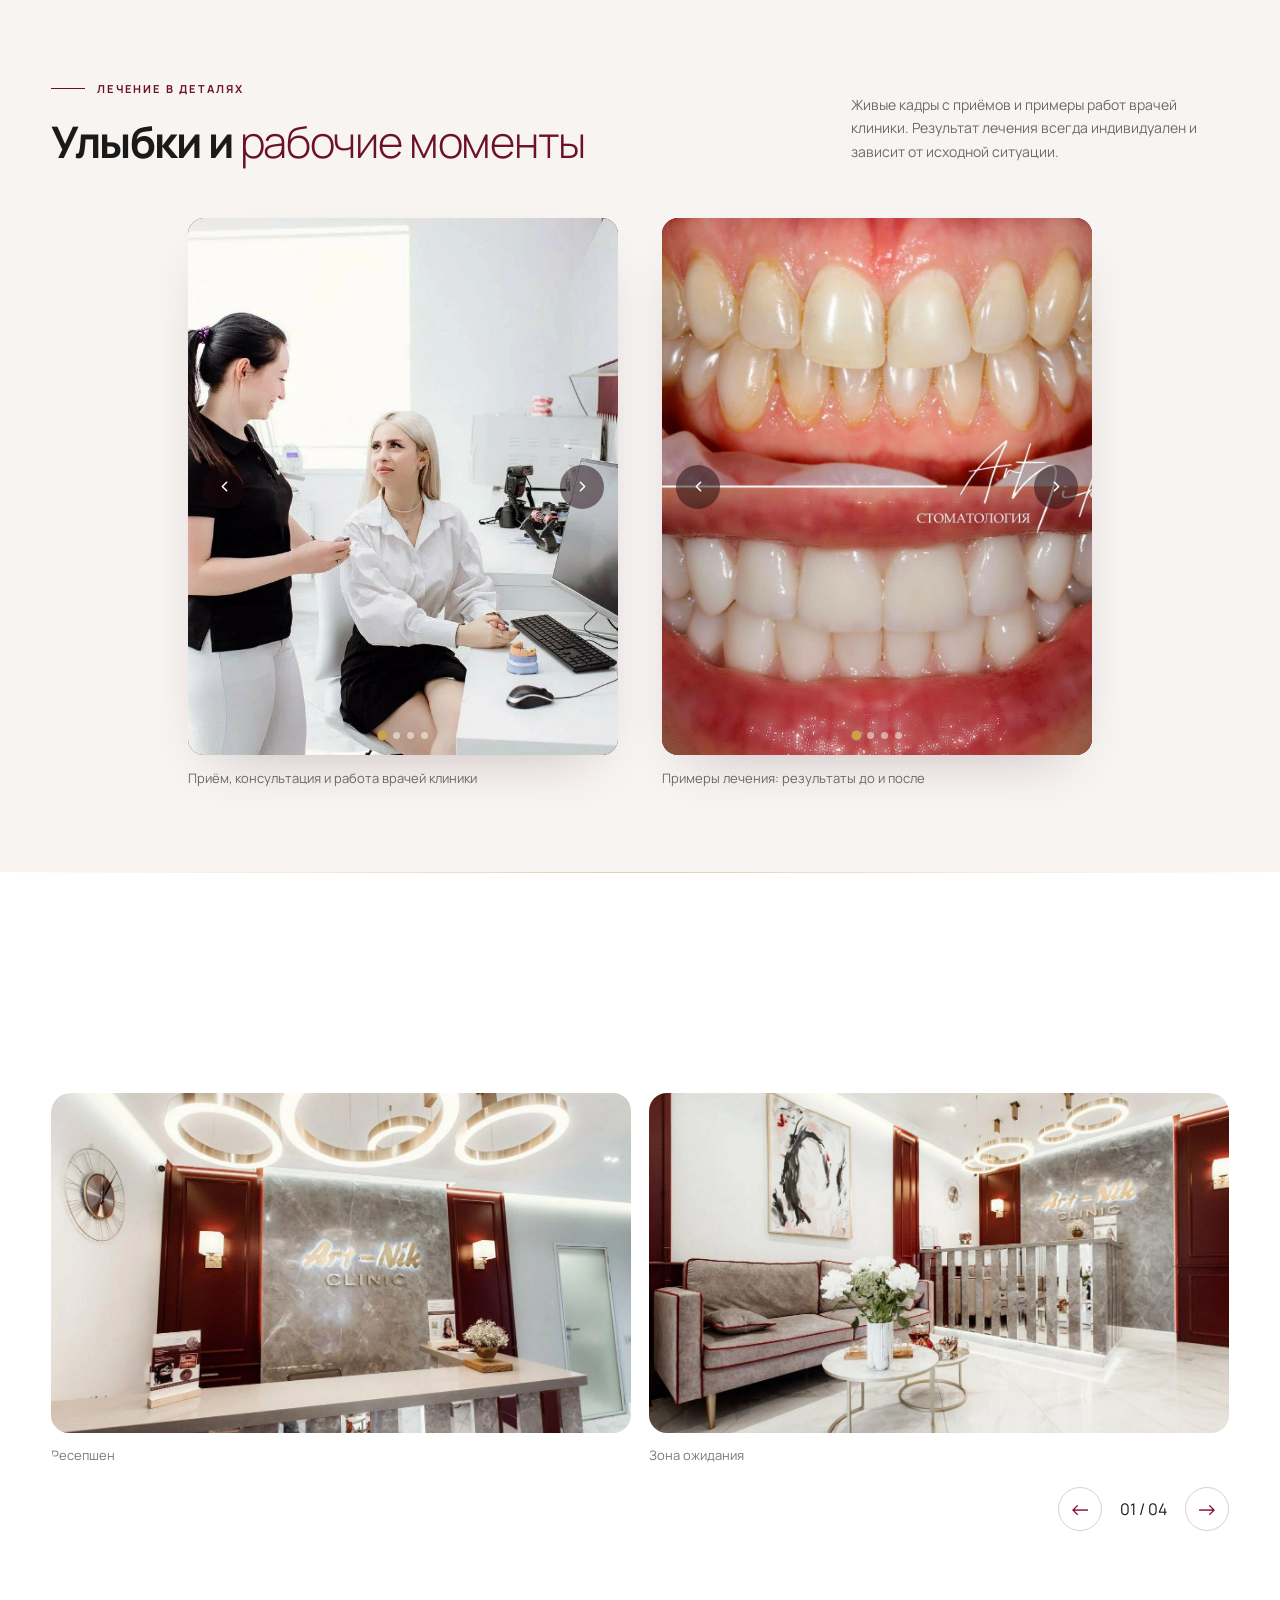
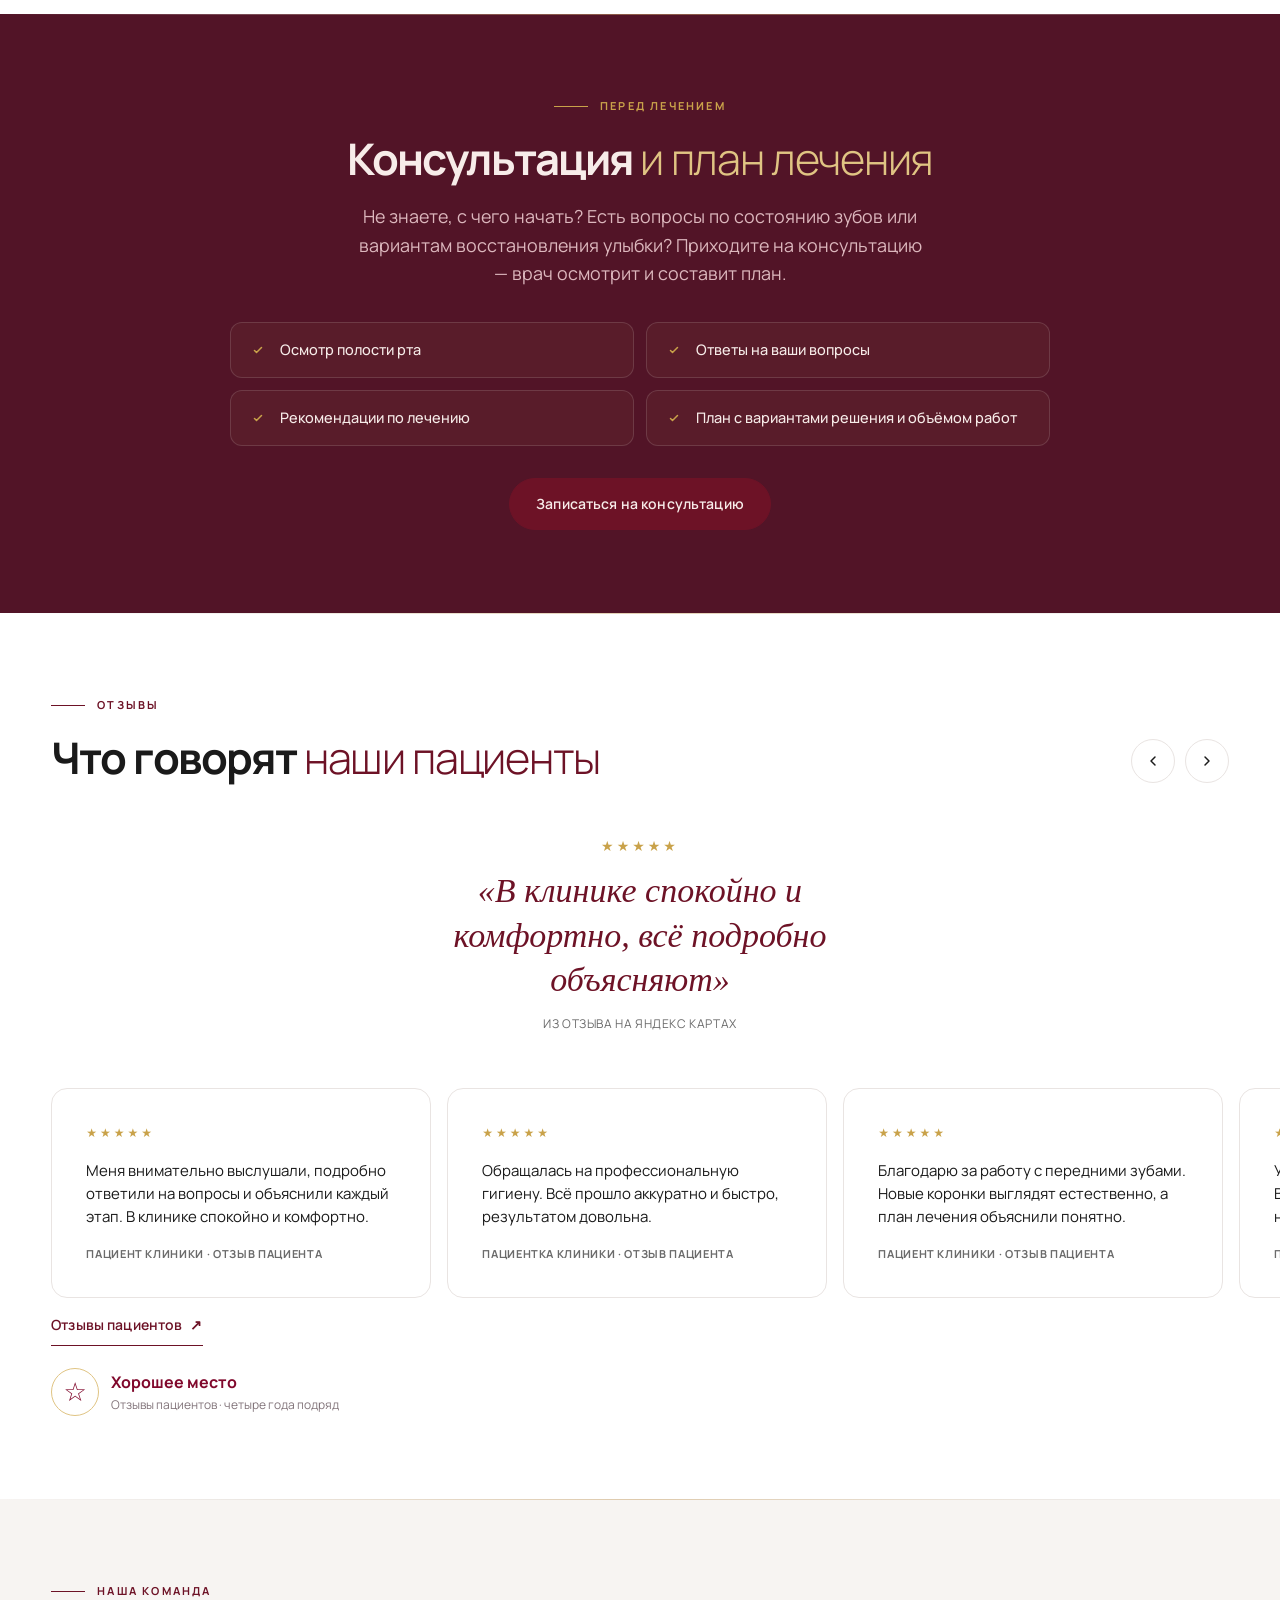
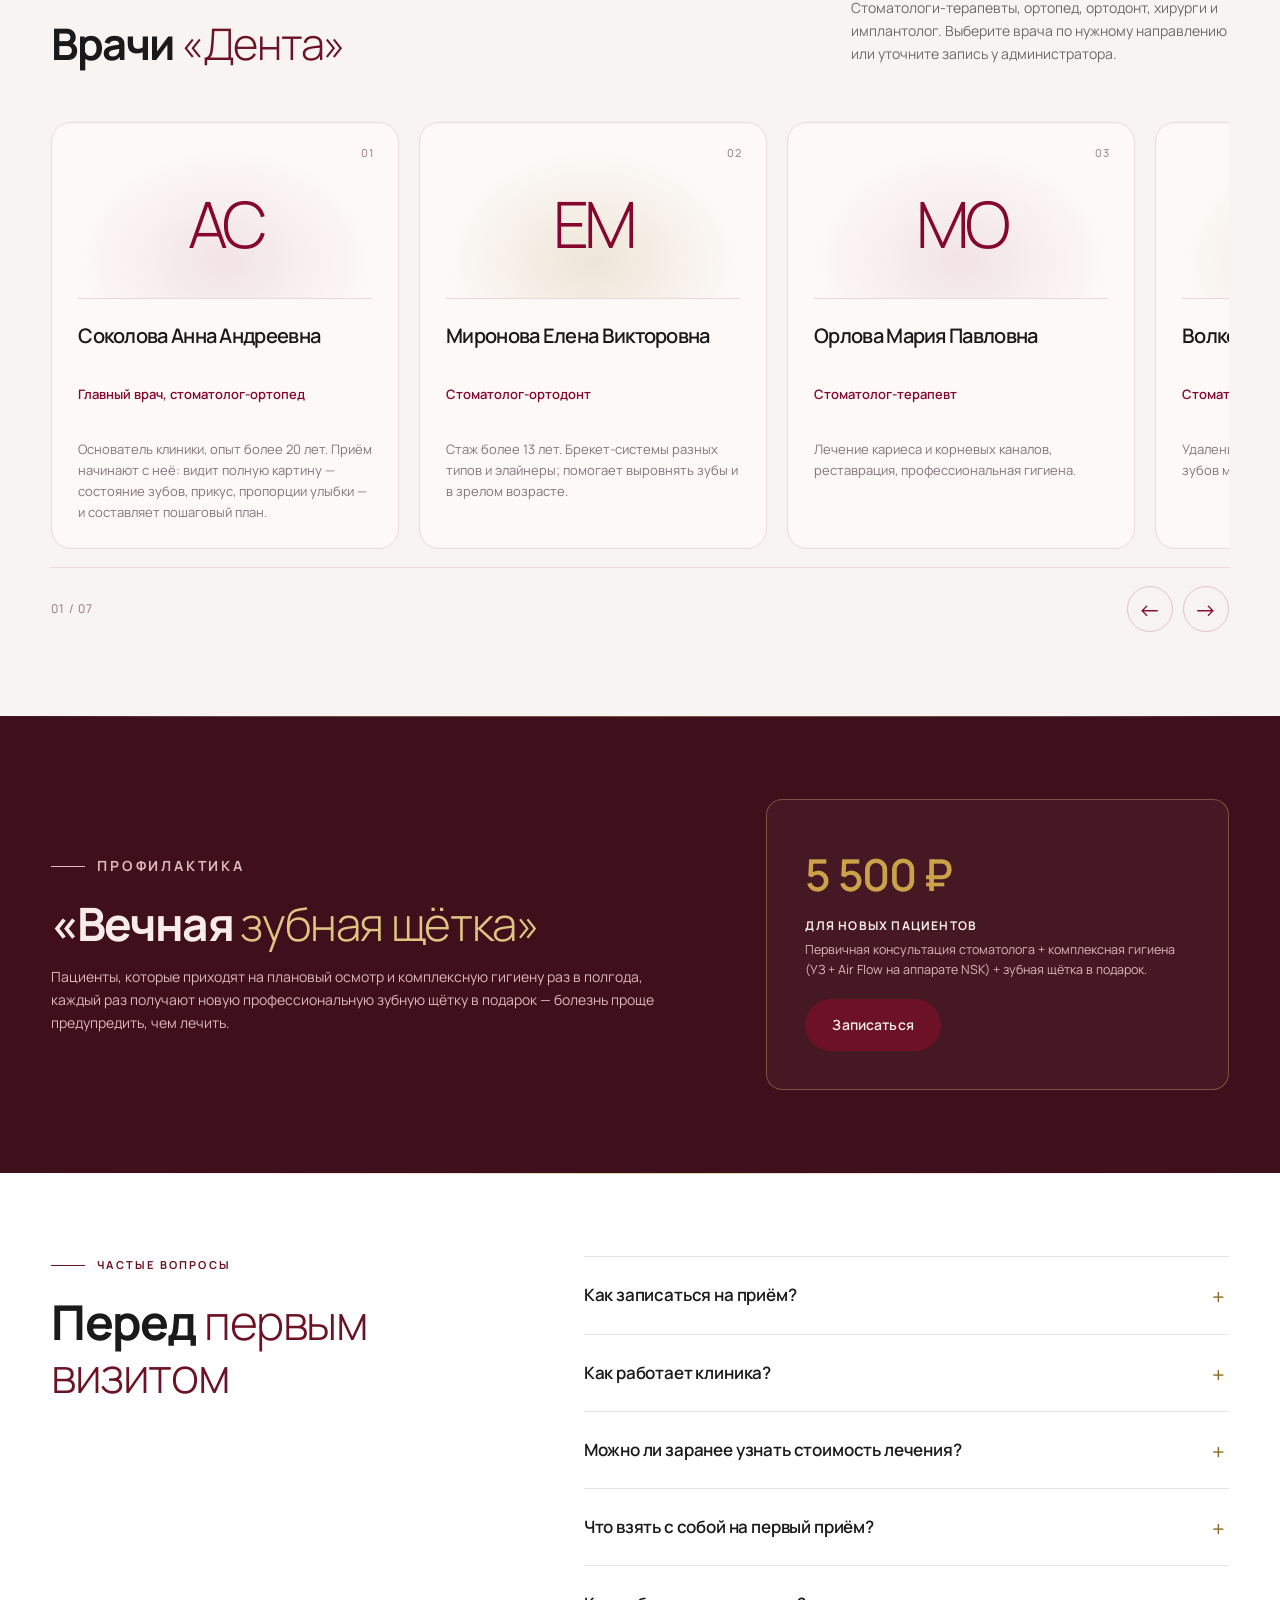
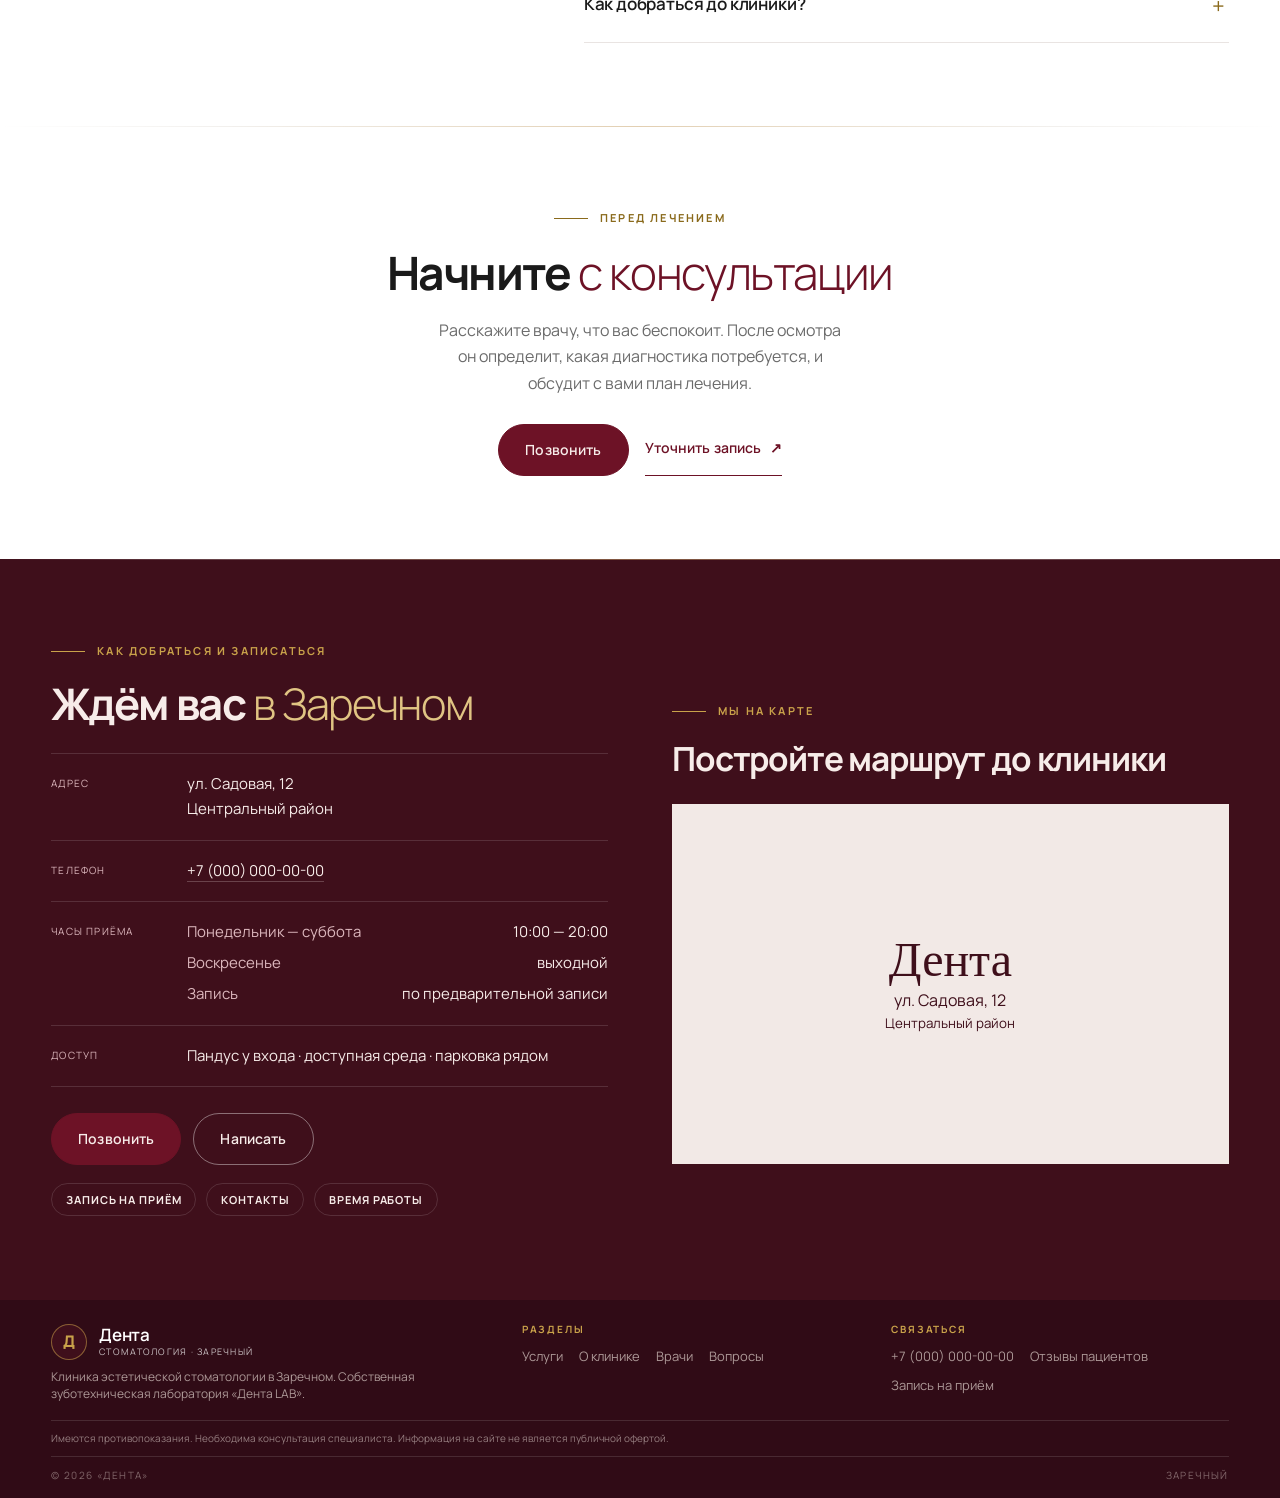
==== commit 211c1efb: "Заменить данные клиники на Дента и запретить индексацию" ====
--- a/index.html
+++ b/index.html
@@ -4,24 +4,18 @@
   <meta charset="utf-8">
   <meta name="viewport" content="width=device-width, initial-scale=1">
   <meta name="theme-color" content="#3f0f1b">
-  <title>Арт-Ник — клиника эстетической стоматологии в Краснодаре</title>
-  <meta name="description" content="Арт-Ник — клиника эстетической стоматологии в Краснодаре: лечение зубов, ортодонтия, хирургия, имплантология, протезирование и профессиональная гигиена. Собственная зуботехническая лаборатория. ул. Архитектора Петина, 18/1.">
-  <meta name="robots" content="index, follow">
-  <link rel="canonical" href="https://artnic.asama.site/">
-
-  <meta property="og:url" content="https://artnic.asama.site/">
-  <meta property="og:site_name" content="Арт-Ник">
+  <title>Дента — клиника эстетической стоматологии в Заречном</title>
+  <meta name="description" content="Дента — клиника эстетической стоматологии в Заречном: лечение зубов, ортодонтия, хирургия, имплантология, протезирование и профессиональная гигиена. Собственная зуботехническая лаборатория. ул. Садовая, 12.">
+  <meta name="robots" content="noindex, nofollow, noarchive, nosnippet, noimageindex">
+
+  <meta property="og:site_name" content="Дента">
   <meta property="og:locale" content="ru_RU">
   <meta property="og:type" content="website">
-  <meta property="og:title" content="Арт-Ник — клиника эстетической стоматологии в Краснодаре">
-  <meta property="og:description" content="Лечение зубов, ортодонтия, хирургия, имплантология и протезирование. Собственная зуботехническая лаборатория. ул. Архитектора Петина, 18/1, Краснодар.">
-  <meta property="og:image" content="https://artnic.asama.site/og-image.png">
-  <meta property="og:image:width" content="1200">
-  <meta property="og:image:height" content="630">
-  <meta name="twitter:card" content="summary_large_image">
-  <meta name="twitter:title" content="Арт-Ник — клиника эстетической стоматологии в Краснодаре">
-  <meta name="twitter:description" content="Лечение зубов, ортодонтия, хирургия, имплантология и протезирование в Краснодаре.">
-  <meta name="twitter:image" content="https://artnic.asama.site/og-image.png">
+  <meta property="og:title" content="Дента — клиника эстетической стоматологии в Заречном">
+  <meta property="og:description" content="Лечение зубов, ортодонтия, хирургия, имплантология и протезирование. Собственная зуботехническая лаборатория. ул. Садовая, 12, Заречный.">
+  <meta name="twitter:card" content="summary">
+  <meta name="twitter:title" content="Дента — клиника эстетической стоматологии в Заречном">
+  <meta name="twitter:description" content="Лечение зубов, ортодонтия, хирургия, имплантология и протезирование в Заречном.">
 
   <link rel="icon" href="assets/favicon.svg?v=restored1" type="image/svg+xml">
   <link rel="preload" href="assets/images/hero-interior-reference.webp" as="image">
@@ -33,27 +27,27 @@
   <script src="history-restored.js?v=5" defer></script>
 </head>
 <body data-page="home" class="reference-layout">
-  <div class="preloader" aria-hidden="true"><div class="preloader__content"><svg viewBox="0 0 90 90"><path d="M18 62 55 17 38 71M24 48l44-10M49 55c5-13 13-27 20-20 6 6-2 25-7 42"/></svg><span>ART-NIK CLINIC</span><i></i></div></div>
+  <div class="preloader" aria-hidden="true"><div class="preloader__content"><svg viewBox="0 0 90 90"><text x="45" y="69" text-anchor="middle" fill="currentColor" stroke="none" font-family="Georgia,serif" font-size="72">Д</text></svg><span>DENTA CLINIC</span><i></i></div></div>
   <div class="scrollprog" aria-hidden="true"></div>
   <a class="skip" href="#main">Перейти к содержанию</a>
 
   <header class="hdr">
     <div class="hdr__inner">
-      <a class="brand" href="index.html" aria-label="Арт-Ник — на главную">
-        <img class="brand__logo" src="assets/images/AN.png" alt="" width="60" height="60">
-        <span class="brand__text"><b>Арт-Ник</b><small>стоматология · Краснодар</small></span>
+      <a class="brand" href="index.html" aria-label="Дента — на главную">
+        <span class="brand__mark" aria-hidden="true">Д</span>
+        <span class="brand__text"><b>Дента</b><small>стоматология · Заречный</small></span>
       </a>
       <button class="nav-toggle" type="button" aria-expanded="false" aria-controls="nav"><span></span><span></span><span></span><span class="vh">Меню</span></button>
       <nav class="nav" id="nav" aria-label="Основная навигация"><a href="#about">О клинике</a><a href="services.html">Услуги</a><a href="#doctors">Врачи</a><a href="services.html">Цены</a><a href="#faq">Пациентам</a><a href="#contacts">Контакты</a></nav>
-      <div class="hdr__contacts"><a href="tel:+78612026171">+7 (861) 202-61-71</a><a href="#contacts">Краснодар, ул. Архитектора Петина, 18/1</a></div><a class="hdr__call" href="#contacts">Записаться</a>
+      <div class="hdr__contacts"><a href="#contacts">+7 (000) 000-00-00</a><a href="#contacts">Заречный, ул. Садовая, 12</a></div><a class="hdr__call" href="#contacts">Записаться</a>
     </div>
   </header>
 
   <main id="main">
-    <section class="hero"><div class="hero__inner"><div class="hero__copy"><h1>Воплощаем мечты<br><em>о красивой улыбке</em><br>в реальность</h1><p class="hero__lead">Современная стоматология, точная диагностика и забота о вашем комфорте.</p><div class="hero__actions"><a class="btn" href="#contacts">Записаться на консультацию</a><a class="btn btn--line" href="services.html">Посмотреть услуги</a></div></div><figure class="hero__scene"><div class="reference-scene" role="img" aria-label="Интерьер Арт-Ник: ресепшен с мраморной стойкой, бордовые панели и зона ожидания"></div></figure><div class="hero__facts" aria-label="Преимущества клиники"><div class="fact"><span class="fact__icon" aria-hidden="true"><svg viewBox="0 0 40 40"><path d="m20 4 5 10 11 2-8 8 2 11-10-5-10 5 2-11-8-8 11-2Z"/></svg></span><span class="fact__text"><b>4 года подряд</b><small>«Хорошее место» · Яндекс Карты</small></span></div><div class="fact"><span class="fact__icon" aria-hidden="true"><svg viewBox="0 0 40 40"><path d="M14 4h12m-9 0v12L7 31a3 3 0 0 0 3 5h20a3 3 0 0 0 3-5L23 16V4M12 25h16"/><circle cx="20" cy="30" r="1"/></svg></span><span class="fact__text"><b>Собственная лаборатория</b><small>Контроль качества на каждом этапе</small></span></div><div class="fact"><span class="fact__icon" aria-hidden="true"><svg viewBox="0 0 40 40"><path d="M20 3 5 9v11c0 9 15 17 15 17s15-8 15-17V9Z"/><path d="m12 20 5 5 11-11"/></svg></span><span class="fact__text"><b>10 лет гарантии</b><small>На коронки и виниры</small></span></div></div></div></section>
+    <section class="hero"><div class="hero__inner"><div class="hero__copy"><h1>Воплощаем мечты<br><em>о красивой улыбке</em><br>в реальность</h1><p class="hero__lead">Современная стоматология, точная диагностика и забота о вашем комфорте.</p><div class="hero__actions"><a class="btn" href="#contacts">Записаться на консультацию</a><a class="btn btn--line" href="services.html">Посмотреть услуги</a></div></div><figure class="hero__scene"><div class="reference-scene" role="img" aria-label="Интерьер Дента: ресепшен с мраморной стойкой, бордовые панели и зона ожидания"></div></figure><div class="hero__facts" aria-label="Преимущества клиники"><div class="fact"><span class="fact__icon" aria-hidden="true"><svg viewBox="0 0 40 40"><path d="m20 4 5 10 11 2-8 8 2 11-10-5-10 5 2-11-8-8 11-2Z"/></svg></span><span class="fact__text"><b>4 года подряд</b><small>«Хорошее место» · Отзывы пациентов</small></span></div><div class="fact"><span class="fact__icon" aria-hidden="true"><svg viewBox="0 0 40 40"><path d="M14 4h12m-9 0v12L7 31a3 3 0 0 0 3 5h20a3 3 0 0 0 3-5L23 16V4M12 25h16"/><circle cx="20" cy="30" r="1"/></svg></span><span class="fact__text"><b>Собственная лаборатория</b><small>Контроль качества на каждом этапе</small></span></div><div class="fact"><span class="fact__icon" aria-hidden="true"><svg viewBox="0 0 40 40"><path d="M20 3 5 9v11c0 9 15 17 15 17s15-8 15-17V9Z"/><path d="m12 20 5 5 11-11"/></svg></span><span class="fact__text"><b>10 лет гарантии</b><small>На коронки и виниры</small></span></div></div></div></section>
 
     <section class="dirs section surf surf--paper" id="directions" data-strip="wide">
-      <div class="shell"><figure class="dirs__cabinet"><img src="assets/images/directions-cabinet-reference.webp" alt="Кабинет Арт-Ник с бордовым стоматологическим креслом" width="1536" height="1024" loading="lazy"></figure><a class="dirs__story" href="#about"><span class="dirs__story-title">Технологии,<br>которые создают<br>улыбки</span><span class="dirs__story-line"></span><span class="dirs__story-text">Забота в каждой<br>детали</span><span class="dirs__story-arrow" aria-hidden="true">→</span></a>
+      <div class="shell"><figure class="dirs__cabinet"><img src="assets/images/directions-cabinet-reference.webp" alt="Кабинет Дента с бордовым стоматологическим креслом" width="1536" height="1024" loading="lazy"></figure><a class="dirs__story" href="#about"><span class="dirs__story-title">Технологии,<br>которые создают<br>улыбки</span><span class="dirs__story-line"></span><span class="dirs__story-text">Забота в каждой<br>детали</span><span class="dirs__story-arrow" aria-hidden="true">→</span></a>
         <div class="head dirs__head">
           <div class="dirs__heading">
             <p class="eyebrow">Направления клиники</p>
@@ -89,14 +83,14 @@
     <section class="about section surf surf--noir" id="about">
       <div class="shell about__grid">
         <figure class="about__media reveal" data-lightbox="assets/images/XXXL (11).webp">
-          <img src="assets/images/XXXL (11).webp" alt="Сотрудница клиники Арт-Ник в стоматологическом кабинете" width="1280" height="853" loading="lazy">
+          <img src="assets/images/XXXL (11).webp" alt="Сотрудница клиники Дента в стоматологическом кабинете" width="1280" height="853" loading="lazy">
         </figure>
         <div class="about__copy reveal">
           <p class="eyebrow">О клинике</p>
-          <h2 class="h2">«Арт-Ник» — <em>это Артём и Никита</em></h2>
-          <p>Название клиники — от первых букв имён сыновей основателей: стоматолога-ортопеда Элины Заманапуло и зубного техника Сергея Макаренко. В 14 лет Элина потеряла передние зубы — и это привело её в стоматологию.</p>
+          <h2 class="h2">«Дента» — <em>это Артём и Никита</em></h2>
+          <p>«Дента» объединяет специалистов, которые ценят точность, внимание к деталям и комфорт пациента. Мы составляем индивидуальный план лечения и сопровождаем вас на каждом этапе.</p>
           <ul class="about__facts">
-            <li>Зуботехническая лаборатория «Арт-Ник LAB» — с 2016 года</li>
+            <li>Зуботехническая лаборатория «Дента LAB» — с 2016 года</li>
             <li>Клиника открылась в 2021 году как уютное пространство, а не медкабинет</li>
             <li>Международный патент на методику «Матрица зубов»</li>
           </ul>
@@ -108,7 +102,7 @@
     <section class="why section surf surf--paper" id="why">
       <div class="shell">
         <div class="head">
-          <div><p class="eyebrow">Почему «Арт-Ник»</p><h2 class="h2">Технологии <em>и комфорт</em></h2></div>
+          <div><p class="eyebrow">Почему «Дента»</p><h2 class="h2">Технологии <em>и комфорт</em></h2></div>
           <p class="head__lead">Клиника спроектирована так, чтобы приём проходил спокойно и предсказуемо — от диагностики до готовой работы.</p>
         </div>
         <div class="why__grid">
@@ -135,7 +129,7 @@
                 <figure class="wslide" data-lightbox="assets/images/XXXL (16).webp"><img src="assets/images/XXXL (16).webp" alt="Врач обсуждает план лечения с пациенткой" loading="lazy"></figure>
                 <figure class="wslide" data-lightbox="assets/images/XXXL (25).webp"><img src="assets/images/XXXL (25).webp" alt="Профессиональная гигиена зубов в клинике" loading="lazy"></figure>
                 <figure class="wslide" data-lightbox="assets/images/XXXL (27).webp"><img src="assets/images/XXXL (27).webp" alt="Стоматолог готовит кабинет к приёму" loading="lazy"></figure>
-                <figure class="wslide" data-lightbox="assets/images/XXXL (11).webp"><img src="assets/images/XXXL (11).webp" alt="Стоматолог клиники Арт-Ник в кабинете" loading="lazy"></figure>
+                <figure class="wslide" data-lightbox="assets/images/XXXL (11).webp"><img src="assets/images/XXXL (11).webp" alt="Стоматолог клиники Дента в кабинете" loading="lazy"></figure>
               </div>
               <button class="wslider-arrow prev" type="button" aria-label="Предыдущее фото приёма"><svg viewBox="0 0 24 24" fill="none" stroke="currentColor" stroke-width="2.2" stroke-linecap="round" stroke-linejoin="round"><path d="M15 6l-6 6 6 6"/></svg></button>
               <button class="wslider-arrow next" type="button" aria-label="Следующее фото приёма"><svg viewBox="0 0 24 24" fill="none" stroke="currentColor" stroke-width="2.2" stroke-linecap="round" stroke-linejoin="round"><path d="M9 6l6 6-6 6"/></svg></button>
@@ -167,7 +161,7 @@
           <div><p class="eyebrow">Пространство</p><h2 class="h2">Клиника <em>изнутри</em></h2></div>
           <p class="head__lead">Белые стены и мрамор, бордовые панели, тёплый свет. Кабинеты — с креслами премиум-класса и потолочными телевизорами.</p>
         </div>
-        <div class="clinic-carousel" data-clinic-carousel><div class="clinic-carousel__viewport" tabindex="0" aria-label="Фотогалерея клиники, по две фотографии на слайде"><div class="clinic-carousel__pair" role="group" aria-label="1 из 4"><figure><button type="button" data-lightbox="assets/images/XXXL (21).webp" aria-label="Открыть фото: Ресепшен"><img src="assets/images/XXXL (21).webp" alt="Ресепшен клиники Арт-Ник с фирменной стеной" loading="lazy"></button><figcaption>Ресепшен</figcaption></figure><figure><button type="button" data-lightbox="assets/images/XXXL (3).webp" aria-label="Открыть фото: Зона ожидания"><img src="assets/images/XXXL (3).webp" alt="Зона ожидания клиники Арт-Ник" loading="lazy"></button><figcaption>Зона ожидания</figcaption></figure></div><div class="clinic-carousel__pair" role="group" aria-label="2 из 4"><figure><button type="button" data-lightbox="assets/images/XXXL (7).webp" aria-label="Открыть фото: Холл"><img src="assets/images/XXXL (7).webp" alt="Холл клиники Арт-Ник" loading="lazy"></button><figcaption>Холл</figcaption></figure><figure><button type="button" data-lightbox="assets/images/XXXL (4).webp" aria-label="Открыть фото: Лечебный кабинет"><img src="assets/images/XXXL (4).webp" alt="Лечебный кабинет с бордовым креслом и потолочным телевизором" loading="lazy"></button><figcaption>Лечебный кабинет</figcaption></figure></div><div class="clinic-carousel__pair" role="group" aria-label="3 из 4"><figure><button type="button" data-lightbox="assets/images/XXXL (5).webp" aria-label="Открыть фото: Кабинет"><img src="assets/images/XXXL (5).webp" alt="Светлый лечебный кабинет клиники Арт-Ник" loading="lazy"></button><figcaption>Кабинет</figcaption></figure><figure><button type="button" data-lightbox="assets/images/XXXL (6).webp" aria-label="Открыть фото: Оснащение кабинета"><img src="assets/images/XXXL (6).webp" alt="Рабочая зона стоматологического кабинета" loading="lazy"></button><figcaption>Оснащение кабинета</figcaption></figure></div><div class="clinic-carousel__pair" role="group" aria-label="4 из 4"><figure><button type="button" data-lightbox="assets/images/XXXL (10).webp" aria-label="Открыть фото: Комфортное ожидание"><img src="assets/images/XXXL (10).webp" alt="Уютная зона ожидания с телевизором" loading="lazy"></button><figcaption>Комфортное ожидание</figcaption></figure><figure><button type="button" data-lightbox="assets/images/XXXL (9).webp" aria-label="Открыть фото: «Хорошее место» — 4 года подряд"><img src="assets/images/XXXL (9).webp" alt="Наклейка награды Хорошее место 2026 на входе в клинику" loading="lazy"></button><figcaption>«Хорошее место» — 4 года подряд</figcaption></figure></div></div><div class="clinic-carousel__controls"><button data-clinic-prev aria-label="Предыдущая пара фотографий">←</button><span data-clinic-count>01 / 04</span><button data-clinic-next aria-label="Следующая пара фотографий">→</button></div></div></div></section>
+        <div class="clinic-carousel" data-clinic-carousel><div class="clinic-carousel__viewport" tabindex="0" aria-label="Фотогалерея клиники, по две фотографии на слайде"><div class="clinic-carousel__pair" role="group" aria-label="1 из 4"><figure><button type="button" data-lightbox="assets/images/XXXL (21).webp" aria-label="Открыть фото: Ресепшен"><img src="assets/images/XXXL (21).webp" alt="Ресепшен клиники Дента с фирменной стеной" loading="lazy"></button><figcaption>Ресепшен</figcaption></figure><figure><button type="button" data-lightbox="assets/images/XXXL (3).webp" aria-label="Открыть фото: Зона ожидания"><img src="assets/images/XXXL (3).webp" alt="Зона ожидания клиники Дента" loading="lazy"></button><figcaption>Зона ожидания</figcaption></figure></div><div class="clinic-carousel__pair" role="group" aria-label="2 из 4"><figure><button type="button" data-lightbox="assets/images/XXXL (7).webp" aria-label="Открыть фото: Холл"><img src="assets/images/XXXL (7).webp" alt="Холл клиники Дента" loading="lazy"></button><figcaption>Холл</figcaption></figure><figure><button type="button" data-lightbox="assets/images/XXXL (4).webp" aria-label="Открыть фото: Лечебный кабинет"><img src="assets/images/XXXL (4).webp" alt="Лечебный кабинет с бордовым креслом и потолочным телевизором" loading="lazy"></button><figcaption>Лечебный кабинет</figcaption></figure></div><div class="clinic-carousel__pair" role="group" aria-label="3 из 4"><figure><button type="button" data-lightbox="assets/images/XXXL (5).webp" aria-label="Открыть фото: Кабинет"><img src="assets/images/XXXL (5).webp" alt="Светлый лечебный кабинет клиники Дента" loading="lazy"></button><figcaption>Кабинет</figcaption></figure><figure><button type="button" data-lightbox="assets/images/XXXL (6).webp" aria-label="Открыть фото: Оснащение кабинета"><img src="assets/images/XXXL (6).webp" alt="Рабочая зона стоматологического кабинета" loading="lazy"></button><figcaption>Оснащение кабинета</figcaption></figure></div><div class="clinic-carousel__pair" role="group" aria-label="4 из 4"><figure><button type="button" data-lightbox="assets/images/XXXL (10).webp" aria-label="Открыть фото: Комфортное ожидание"><img src="assets/images/XXXL (10).webp" alt="Уютная зона ожидания с телевизором" loading="lazy"></button><figcaption>Комфортное ожидание</figcaption></figure><figure><button type="button" data-lightbox="assets/images/XXXL (9).webp" aria-label="Открыть фото: «Хорошее место» — 4 года подряд"><img src="assets/images/XXXL (9).webp" alt="Наклейка награды Хорошее место 2026 на входе в клинику" loading="lazy"></button><figcaption>«Хорошее место» — 4 года подряд</figcaption></figure></div></div><div class="clinic-carousel__controls"><button data-clinic-prev aria-label="Предыдущая пара фотографий">←</button><span data-clinic-count>01 / 04</span><button data-clinic-next aria-label="Следующая пара фотографий">→</button></div></div></div></section>
 
     <section class="consult section surf surf--cocoa" id="consult">
       <div class="shell consult__inner">
@@ -180,7 +174,7 @@
           <li>Рекомендации по лечению</li>
           <li>План с вариантами решения и объёмом работ</li>
         </ul>
-        <a class="btn" href="tel:+78612026171">Записаться на консультацию</a>
+        <a class="btn" href="#contacts">Записаться на консультацию</a>
       </div>
     </section>
 
@@ -200,32 +194,32 @@
         </div>
         <div>
           <div class="rev-track js-track" tabindex="0" aria-label="Отзывы пациентов">
-            <article class="rev-card"><span class="rev-card__stars">★★★★★</span><blockquote>Меня внимательно выслушали, подробно ответили на вопросы и объяснили каждый этап. В клинике спокойно и комфортно.</blockquote><p class="rev-card__who">Пациент клиники · Яндекс&nbsp;Карты</p></article>
-            <article class="rev-card"><span class="rev-card__stars">★★★★★</span><blockquote>Обращалась на профессиональную гигиену. Всё прошло аккуратно и быстро, результатом довольна.</blockquote><p class="rev-card__who">Пациентка клиники · Яндекс&nbsp;Карты</p></article>
-            <article class="rev-card"><span class="rev-card__stars">★★★★★</span><blockquote>Благодарю за работу с передними зубами. Новые коронки выглядят естественно, а план лечения объяснили понятно.</blockquote><p class="rev-card__who">Пациент клиники · Яндекс&nbsp;Карты</p></article>
-            <article class="rev-card"><span class="rev-card__stars">★★★★★</span><blockquote>Удалил зуб быстро и совсем не больно. Врач всё объясняет на понятном языке и не навязывает ненужного.</blockquote><p class="rev-card__who">Пациент клиники · Яндекс&nbsp;Карты</p></article>
-            <article class="rev-card"><span class="rev-card__stars">★★★★★</span><blockquote>Впечатлила тщательность обследования и внимательное отношение. Так подробно мои зубы ещё не смотрел ни один врач.</blockquote><p class="rev-card__who">Пациентка клиники · Яндекс&nbsp;Карты</p></article>
-          </div>
-        </div>
-        <a class="link" href="https://yandex.ru/maps/org/art_nik/171912213700/reviews/" target="_blank" rel="noopener">Все отзывы на Яндекс Картах <span>↗</span></a>
-        <div class="review-award"><span class="review-award__icon" aria-hidden="true">☆</span><span><b>Хорошее место</b><small>Яндекс Карты · четыре года подряд</small></span></div>
+            <article class="rev-card"><span class="rev-card__stars">★★★★★</span><blockquote>Меня внимательно выслушали, подробно ответили на вопросы и объяснили каждый этап. В клинике спокойно и комфортно.</blockquote><p class="rev-card__who">Пациент клиники · отзыв пациента</p></article>
+            <article class="rev-card"><span class="rev-card__stars">★★★★★</span><blockquote>Обращалась на профессиональную гигиену. Всё прошло аккуратно и быстро, результатом довольна.</blockquote><p class="rev-card__who">Пациентка клиники · отзыв пациента</p></article>
+            <article class="rev-card"><span class="rev-card__stars">★★★★★</span><blockquote>Благодарю за работу с передними зубами. Новые коронки выглядят естественно, а план лечения объяснили понятно.</blockquote><p class="rev-card__who">Пациент клиники · отзыв пациента</p></article>
+            <article class="rev-card"><span class="rev-card__stars">★★★★★</span><blockquote>Удалил зуб быстро и совсем не больно. Врач всё объясняет на понятном языке и не навязывает ненужного.</blockquote><p class="rev-card__who">Пациент клиники · отзыв пациента</p></article>
+            <article class="rev-card"><span class="rev-card__stars">★★★★★</span><blockquote>Впечатлила тщательность обследования и внимательное отношение. Так подробно мои зубы ещё не смотрел ни один врач.</blockquote><p class="rev-card__who">Пациентка клиники · отзыв пациента</p></article>
+          </div>
+        </div>
+        <a class="link" href="#contacts" target="_blank" rel="noopener">Отзывы пациентов <span>↗</span></a>
+        <div class="review-award"><span class="review-award__icon" aria-hidden="true">☆</span><span><b>Хорошее место</b><small>Отзывы пациентов · четыре года подряд</small></span></div>
       </div>
     </section>
 
     <section class="team section surf surf--white" id="doctors" data-doctor-carousel>
       <div class="shell">
         <div class="head">
-          <div><p class="eyebrow">Наша команда</p><h2 class="h2">Врачи <em>«Арт-Ник»</em></h2></div>
+          <div><p class="eyebrow">Наша команда</p><h2 class="h2">Врачи <em>«Дента»</em></h2></div>
           <p class="head__lead">Стоматологи-терапевты, ортопед, ортодонт, хирурги и имплантолог. Выберите врача по нужному направлению или уточните запись у администратора.</p>
         </div>
         <div class="team__grid" tabindex="0" aria-label="Врачи клиники, горизонтальная карусель">
-          <article class="doc"><span>01</span><div class="doc__mono" aria-hidden="true">ЭЗ</div><h3>Заманапуло Элина Васильевна</h3><p class="doc__role">Главный врач, стоматолог-ортопед</p><p class="doc__bio">Основатель клиники, опыт более 20 лет. Приём начинают с неё: видит полную картину — состояние зубов, прикус, пропорции улыбки — и составляет пошаговый план.</p></article>
-          <article class="doc"><span>02</span><div class="doc__mono" aria-hidden="true">ЭС</div><h3>Сазонова Эльвира Александровна</h3><p class="doc__role">Стоматолог-ортодонт</p><p class="doc__bio">Стаж более 13 лет. Брекет-системы разных типов и элайнеры; помогает выровнять зубы и в зрелом возрасте.</p></article>
-          <article class="doc"><span>03</span><div class="doc__mono" aria-hidden="true">АМ</div><h3>Милушкина Анна Павловна</h3><p class="doc__role">Стоматолог-терапевт</p><p class="doc__bio">Лечение кариеса и корневых каналов, реставрация, профессиональная гигиена.</p></article>
-          <article class="doc"><span>04</span><div class="doc__mono" aria-hidden="true">ХХ</div><h3>Хуако Хазрет Асланович</h3><p class="doc__role">Стоматолог-хирург</p><p class="doc__bio">Удаление зубов любой сложности, в том числе зубов мудрости, амбулаторная хирургия.</p></article>
-          <article class="doc"><span>05</span><div class="doc__mono" aria-hidden="true">ЛП</div><h3>Петренко Леонтий Гурамиевич</h3><p class="doc__role">Стоматолог-хирург, имплантолог</p><p class="doc__bio">Выпускник КубГМУ, обучение в Литве, стажировка в Израиле. Имплантация всех видов («всё на 4», «всё на 6»), костная пластика, синус-лифтинг. У пациентов — «самый добрый хирург».</p></article>
-          <article class="doc"><span>06</span><div class="doc__mono" aria-hidden="true">ИН</div><h3>Несмелов Илья Сергеевич</h3><p class="doc__role">Стоматолог-терапевт</p><p class="doc__bio">Практический опыт 11 лет, учился в КубГМУ и СПбГМУ. Профгигиена, лечение кариеса, эндодонтия, ортопедия.</p></article>
-          <article class="doc"><span>07</span><div class="doc__mono" aria-hidden="true">МЕ</div><h3>Евстафиадис Мария Владимировна</h3><p class="doc__role">Стоматолог-терапевт</p><p class="doc__bio">Лечение зубов и дёсен, профилактика, работа под увеличением.</p></article>
+          <article class="doc"><span>01</span><div class="doc__mono" aria-hidden="true">АС</div><h3>Соколова Анна Андреевна</h3><p class="doc__role">Главный врач, стоматолог-ортопед</p><p class="doc__bio">Основатель клиники, опыт более 20 лет. Приём начинают с неё: видит полную картину — состояние зубов, прикус, пропорции улыбки — и составляет пошаговый план.</p></article>
+          <article class="doc"><span>02</span><div class="doc__mono" aria-hidden="true">ЕМ</div><h3>Миронова Елена Викторовна</h3><p class="doc__role">Стоматолог-ортодонт</p><p class="doc__bio">Стаж более 13 лет. Брекет-системы разных типов и элайнеры; помогает выровнять зубы и в зрелом возрасте.</p></article>
+          <article class="doc"><span>03</span><div class="doc__mono" aria-hidden="true">МО</div><h3>Орлова Мария Павловна</h3><p class="doc__role">Стоматолог-терапевт</p><p class="doc__bio">Лечение кариеса и корневых каналов, реставрация, профессиональная гигиена.</p></article>
+          <article class="doc"><span>04</span><div class="doc__mono" aria-hidden="true">АВ</div><h3>Волков Алексей Сергеевич</h3><p class="doc__role">Стоматолог-хирург</p><p class="doc__bio">Удаление зубов любой сложности, в том числе зубов мудрости, амбулаторная хирургия.</p></article>
+          <article class="doc"><span>05</span><div class="doc__mono" aria-hidden="true">ДБ</div><h3>Белов Дмитрий Игоревич</h3><p class="doc__role">Стоматолог-хирург, имплантолог</p><p class="doc__bio">Имплантация всех видов («всё на 4», «всё на 6»), костная пластика, синус-лифтинг. У пациентов — «самый добрый хирург».</p></article>
+          <article class="doc"><span>06</span><div class="doc__mono" aria-hidden="true">ИМ</div><h3>Морозов Иван Олегович</h3><p class="doc__role">Стоматолог-терапевт</p><p class="doc__bio">Практический опыт 11 лет. Профгигиена, лечение кариеса, эндодонтия, ортопедия.</p></article>
+          <article class="doc"><span>07</span><div class="doc__mono" aria-hidden="true">ОЛ</div><h3>Лебедева Ольга Романовна</h3><p class="doc__role">Стоматолог-терапевт</p><p class="doc__bio">Лечение зубов и дёсен, профилактика, работа под увеличением.</p></article>
         </div>
         <div class="team__controls"><span class="team__count" aria-live="polite" data-doctor-count>01 / 07</span><div class="team__arrows"><button type="button" data-doctor-prev aria-label="Предыдущие врачи">←</button><button type="button" data-doctor-next aria-label="Следующие врачи">→</button></div></div>
       </div>
@@ -242,7 +236,7 @@
           <span class="promo__val">5 500&nbsp;₽</span>
           <span class="promo__name">Для новых пациентов</span>
           <p>Первичная консультация стоматолога + комплексная гигиена (УЗ + Air&nbsp;Flow на аппарате NSK) + зубная щётка в подарок.</p>
-          <a class="btn" href="tel:+78612026171">Записаться</a>
+          <a class="btn" href="#contacts">Записаться</a>
         </div>
       </div>
     </section>
@@ -254,11 +248,11 @@
           <h2 class="h2">Перед <em>первым визитом</em></h2>
         </div>
         <div class="faq__list">
-          <details class="faq__item"><summary class="faq__q">Как записаться на приём?</summary><p class="faq__a">Позвоните по телефону +7 861 202-61-71 или напишите в WhatsApp — администратор поможет выбрать специалиста и удобное время.</p></details>
-          <details class="faq__item"><summary class="faq__q">Как работает клиника?</summary><p class="faq__a">Понедельник — суббота с 10:00 до 20:00, воскресенье — выходной. Адрес: Краснодар, ул. Архитектора Петина, 18/1.</p></details>
+          <details class="faq__item"><summary class="faq__q">Как записаться на приём?</summary><p class="faq__a">Позвоните по телефону +7 (000) 000-00-00 для уточнения времени приёма — администратор поможет выбрать специалиста и удобное время.</p></details>
+          <details class="faq__item"><summary class="faq__q">Как работает клиника?</summary><p class="faq__a">Понедельник — суббота с 10:00 до 20:00, воскресенье — выходной. Адрес: Заречный, ул. Садовая, 12.</p></details>
           <details class="faq__item"><summary class="faq__q">Можно ли заранее узнать стоимость лечения?</summary><p class="faq__a">Итоговая стоимость зависит от клинической ситуации — точный план и объём лечения врач составит после осмотра и необходимой диагностики.</p></details>
           <details class="faq__item"><summary class="faq__q">Что взять с собой на первый приём?</summary><p class="faq__a">Если у вас есть недавние снимки, заключения или сведения о предыдущем лечении, возьмите их с собой. Врач определит, нужны ли дополнительные исследования.</p></details>
-          <details class="faq__item"><summary class="faq__q">Как добраться до клиники?</summary><p class="faq__a">Клиника в Фестивальном микрорайоне Краснодара, в микрорайоне Солнечный, по адресу ул. Архитектора Петина, 18/1. У входа есть пандус, парковочное место доступно для посетителей на инвалидной коляске.</p></details>
+          <details class="faq__item"><summary class="faq__q">Как добраться до клиники?</summary><p class="faq__a">Клиника в центральном районе, по адресу ул. Садовая, 12. У входа есть пандус, парковочное место доступно для посетителей на инвалидной коляске.</p></details>
         </div>
       </div>
     </section>
@@ -269,8 +263,8 @@
         <h2 class="h2">Начните <em>с консультации</em></h2>
         <p class="cta__text">Расскажите врачу, что вас беспокоит. После осмотра он определит, какая диагностика потребуется, и обсудит с вами план лечения.</p>
         <div class="cta__actions">
-          <a class="btn btn--wine" href="tel:+78612026171">Позвонить</a>
-          <a class="link" href="https://wa.me/79284745222" target="_blank" rel="noopener">Написать в WhatsApp <span>↗</span></a>
+          <a class="btn btn--wine" href="#contacts">Позвонить</a>
+          <a class="link" href="#contacts" target="_blank" rel="noopener">Уточнить запись <span>↗</span></a>
         </div>
       </div>
     </section>
@@ -280,26 +274,26 @@
         <div class="contacts__grid">
           <div class="reveal">
             <p class="eyebrow">Как добраться и записаться</p>
-            <h2 class="h2">Ждём вас <em>в Краснодаре</em></h2>
+            <h2 class="h2">Ждём вас <em>в Заречном</em></h2>
             <dl class="cn">
-              <div class="cn__row"><dt>Адрес</dt><dd>ул. Архитектора Петина, 18/1<br>Фестивальный микрорайон, мкр Солнечный</dd></div>
-              <div class="cn__row"><dt>Телефон</dt><dd><a href="tel:+78612026171">+7 861 202-61-71</a></dd></div>
-              <div class="cn__row"><dt>Часы приёма</dt><dd class="hours"><div><span>Понедельник — суббота</span> 10:00 — 20:00</div><div><span>Воскресенье</span> выходной</div><div><span>Запись</span> по телефону и в WhatsApp</div></dd></div>
+              <div class="cn__row"><dt>Адрес</dt><dd>ул. Садовая, 12<br>Центральный район</dd></div>
+              <div class="cn__row"><dt>Телефон</dt><dd><a href="#contacts">+7 (000) 000-00-00</a></dd></div>
+              <div class="cn__row"><dt>Часы приёма</dt><dd class="hours"><div><span>Понедельник — суббота</span> 10:00 — 20:00</div><div><span>Воскресенье</span> выходной</div><div><span>Запись</span> по предварительной записи</div></dd></div>
               <div class="cn__row"><dt>Доступ</dt><dd>Пандус у входа · доступная среда · парковка рядом</dd></div>
             </dl>
             <div class="contacts__actions">
-              <a class="btn" href="tel:+78612026171">Позвонить</a>
-              <a class="btn btn--line" href="https://wa.me/79284745222" target="_blank" rel="noopener">Написать</a>
+              <a class="btn" href="#contacts">Позвонить</a>
+              <a class="btn btn--line" href="#contacts" target="_blank" rel="noopener">Написать</a>
             </div>
             <div class="soc" aria-label="Мессенджеры и соцсети">
-              <a href="https://t.me/artnikclinic" target="_blank" rel="noopener">Telegram</a>
-              <a href="https://vk.ru/artnik_krasnodar" target="_blank" rel="noopener">ВКонтакте</a>
-              <a href="https://wa.me/79284745222" target="_blank" rel="noopener">WhatsApp</a>
+              <a href="#contacts" target="_blank" rel="noopener">Запись на приём</a>
+              <a href="#contacts" target="_blank" rel="noopener">Контакты</a>
+              <a href="#contacts" target="_blank" rel="noopener">Время работы</a>
             </div>
           </div>
           <div class="map reveal">
             <div class="map__head"><p class="eyebrow">Мы на карте</p><h2 class="h2" style="font-size:clamp(24px,2.6vw,34px)">Постройте маршрут до клиники</h2></div>
-            <iframe src="https://yandex.ru/map-widget/v1/?ll=38.953062%2C45.068538&z=16&mode=search&oid=171912213700&ol=biz" title="Клиника «Арт-Ник» на Яндекс Картах" loading="lazy" allowfullscreen></iframe>
+            <div class="map__placeholder"><span>Дента</span><p>ул. Садовая, 12</p><small>Центральный район</small></div>
           </div>
         </div>
       </div>
@@ -310,14 +304,14 @@
     <div class="shell">
       <div class="foot__grid">
         <div>
-          <a class="brand foot__brand" href="index.html"><span class="brand__mark">АН</span><span class="brand__text"><b>Арт-Ник</b><small>стоматология · Краснодар</small></span></a>
-          <p>Клиника эстетической стоматологии в Краснодаре. Собственная зуботехническая лаборатория «Арт-Ник LAB».</p>
+          <a class="brand foot__brand" href="index.html"><span class="brand__mark">Д</span><span class="brand__text"><b>Дента</b><small>стоматология · Заречный</small></span></a>
+          <p>Клиника эстетической стоматологии в Заречном. Собственная зуботехническая лаборатория «Дента LAB».</p>
         </div>
         <div><h2>Разделы</h2><a href="services.html">Услуги</a><a href="#about">О клинике</a><a href="#doctors">Врачи</a><a href="#faq">Вопросы</a></div>
-        <div><h2>Связаться</h2><a href="tel:+78612026171">+7 (861) 202-61-71</a><a href="https://yandex.ru/maps/org/art_nik/171912213700/" target="_blank" rel="noopener">Яндекс Карты</a><a href="https://t.me/artnikclinic" target="_blank" rel="noopener">Telegram</a></div>
+        <div><h2>Связаться</h2><a href="#contacts">+7 (000) 000-00-00</a><a href="#contacts" target="_blank" rel="noopener">Отзывы пациентов</a><a href="#contacts" target="_blank" rel="noopener">Запись на приём</a></div>
       </div>
       <p class="foot__note">Имеются противопоказания. Необходима консультация специалиста. Информация на сайте не является публичной офертой.</p>
-      <div class="foot__bottom"><span>© <span data-year></span> «Арт-Ник»</span><span>Краснодар</span></div>
+      <div class="foot__bottom"><span>© <span data-year></span> «Дента»</span><span>Заречный</span></div>
     </div>
   </footer>
 
--- a/styles.css
+++ b/styles.css
@@ -1,6 +1,6 @@
 @import url('https://fonts.googleapis.com/css2?family=Manrope:wght@300;400;500;600;700;800&display=swap');
 
-/* Арт-Ник — контраст: тёмно-красный + белый + золото */
+/* Дента — контраст: тёмно-красный + белый + золото */
 
 :root {
   /* Поверхности */
@@ -259,7 +259,7 @@
 .about__facts li { position: relative; padding: 14px 0 14px 22px; border-bottom: 1px solid rgba(255,255,255,.16); font-size: 13.5px; }
 .about__facts li::before { content: "+"; position: absolute; left: 0; color: var(--gold); }
 
-/* ---------- Почему «Арт-Ник» ---------- */
+/* ---------- Почему «Дента» ---------- */
 .why__grid { display: grid; grid-template-columns: repeat(3, minmax(0, 1fr)); gap: 1px; background: var(--marble); border: 1px solid var(--marble); border-radius: 16px; overflow: hidden; }
 .why__card { padding: clamp(28px, 3vw, 38px); background: var(--paper-pure); }
 .why__card > span { font: 700 11px/1 Manrope, sans-serif; letter-spacing: .14em; color: var(--gold-ink); }
--- a/history-restored.css
+++ b/history-restored.css
@@ -187,3 +187,6 @@
   body .consult__list { grid-template-columns: 1fr; }
   .dirs .proc__card { flex-basis: min(82vw,290px); }
 }
+
+.map__placeholder { min-height: 360px; display: flex; flex-direction: column; align-items: center; justify-content: center; background: #f2e9e6; color: #3f0f1b; text-align: center; padding: 32px; }
+.map__placeholder > span { font: 48px Georgia, serif; }
